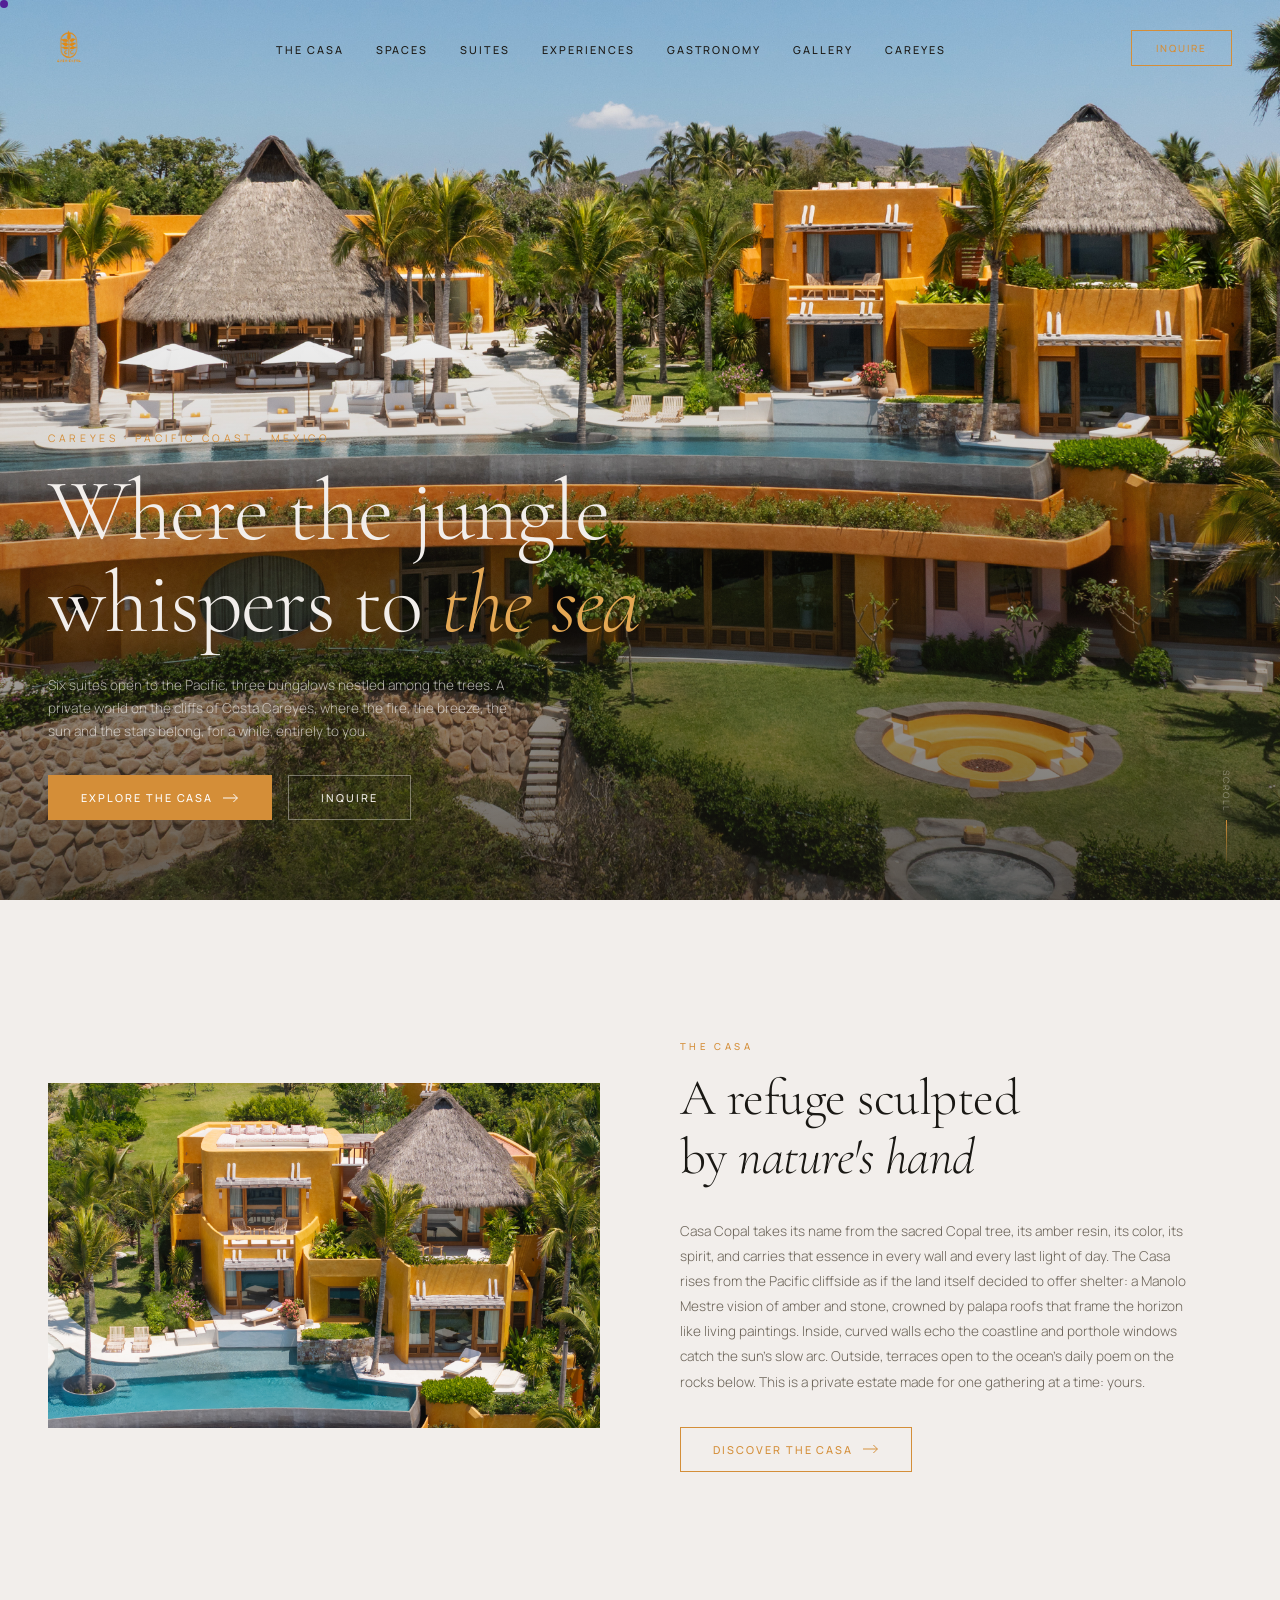
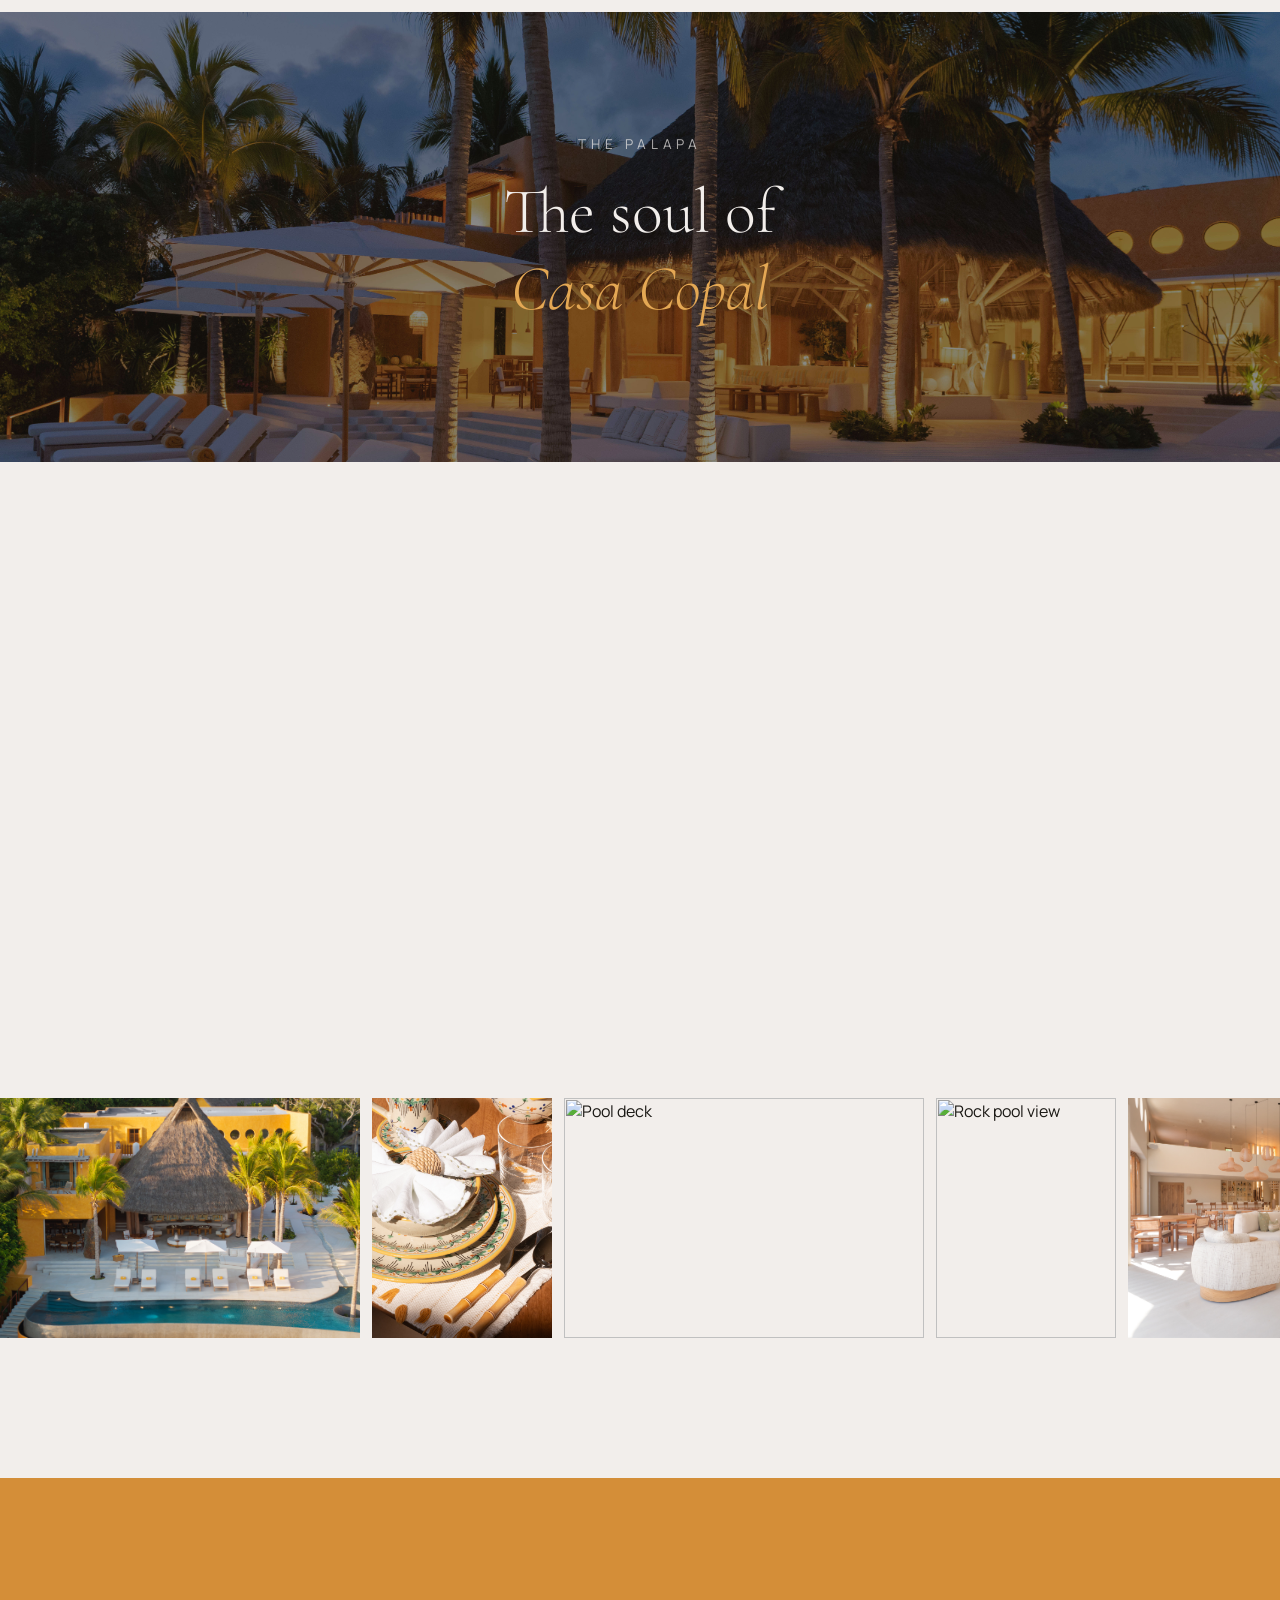
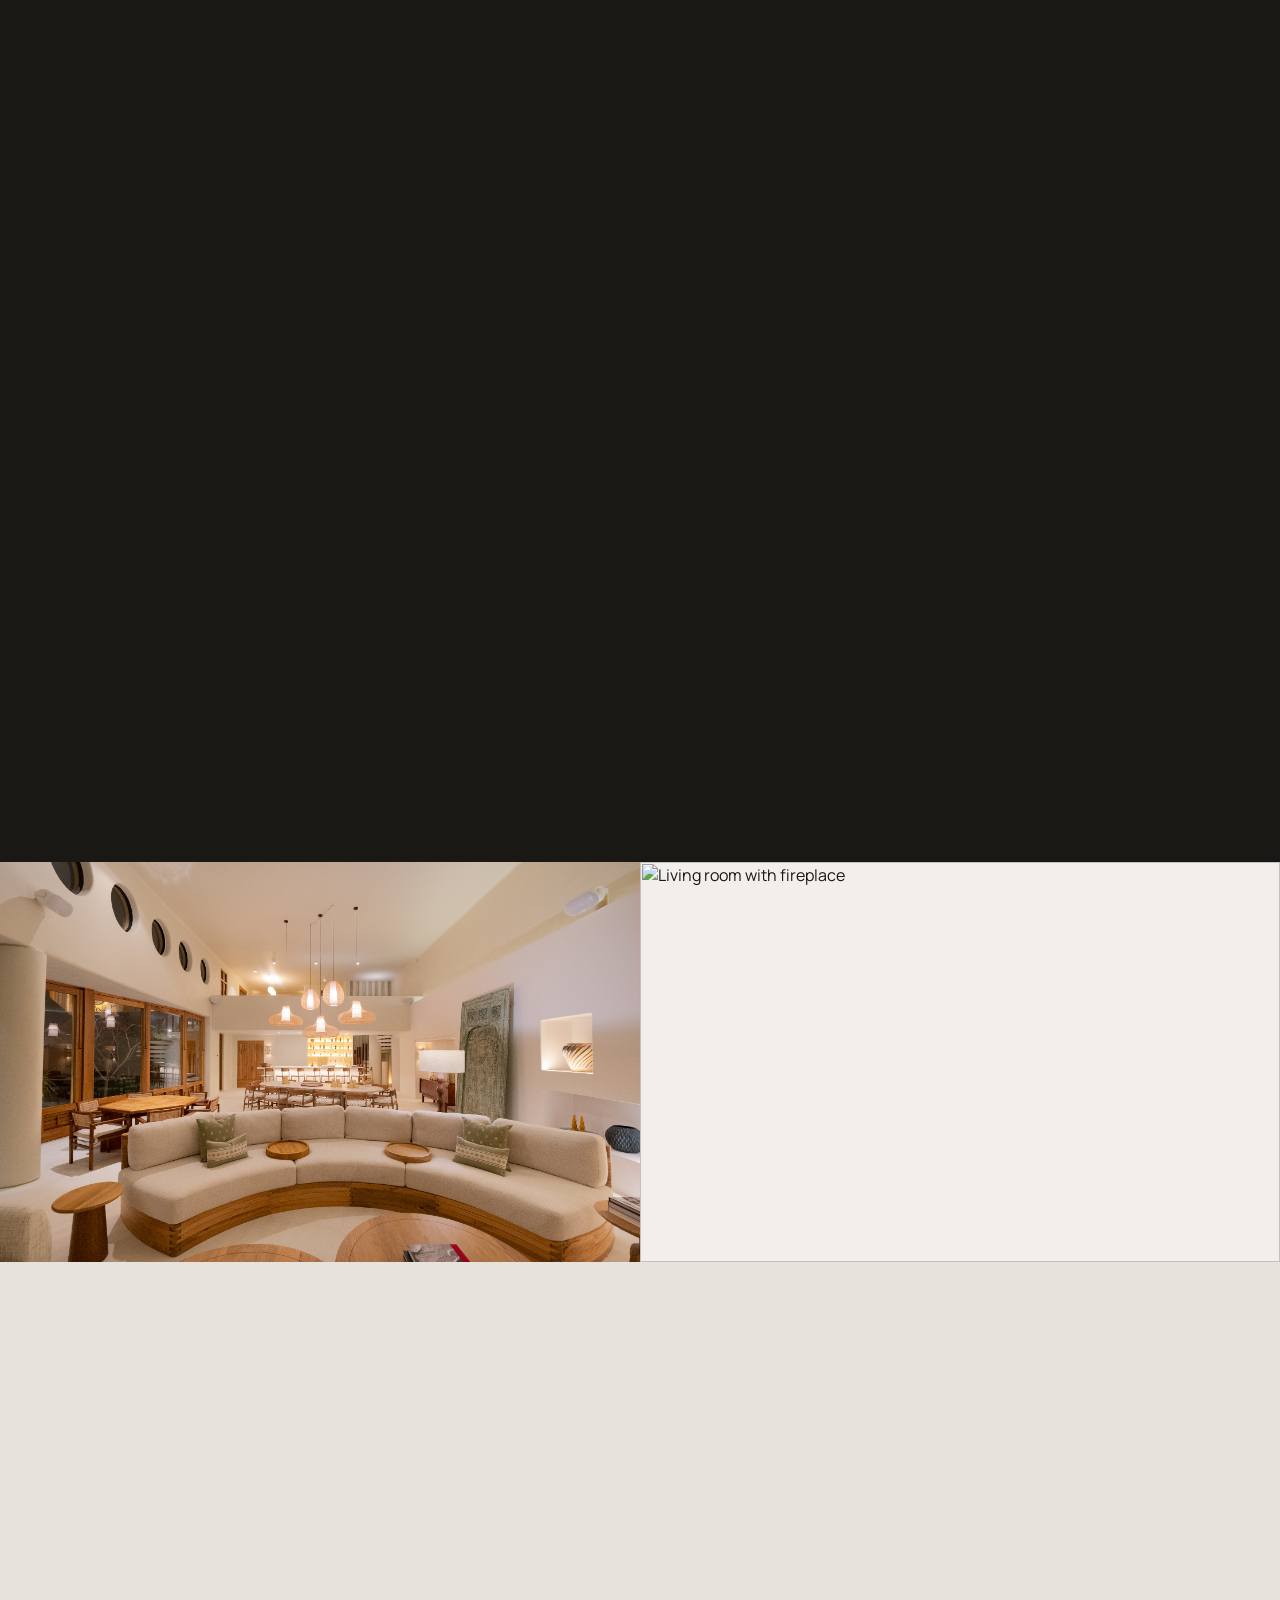
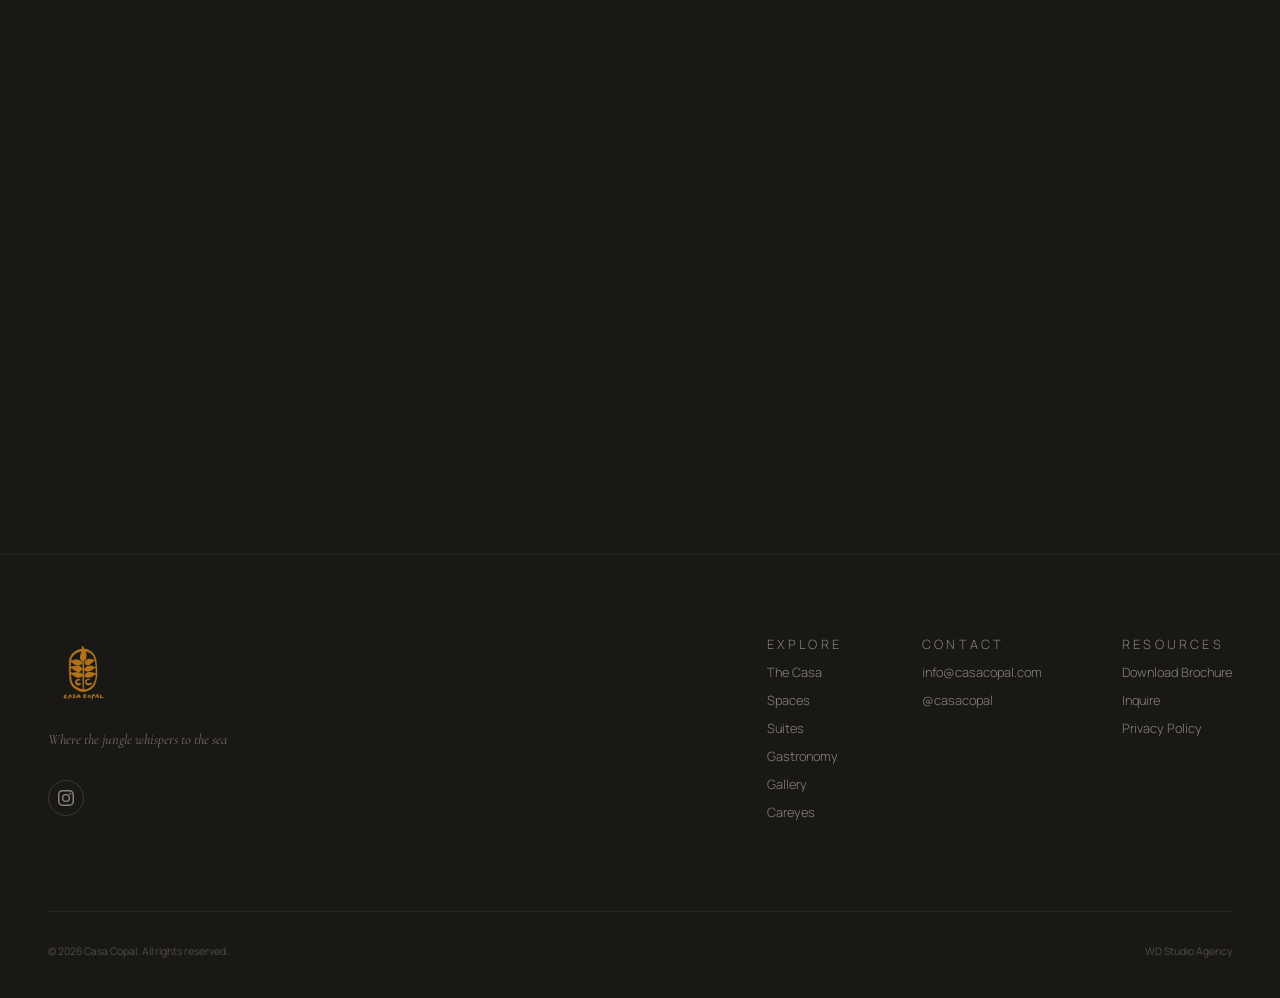
==== index.html @ a1aba32d "Update index.html" ====
<html lang="en">
<head>
<meta charset="UTF-8">
<meta name="viewport" content="width=device-width, initial-scale=1.0">
<title>Casa Copal — Careyes</title>
<meta name="description" content="Nine-suite private luxury estate perched on the cliffs of Costa Careyes, Mexico's Pacific coast.">
<link rel="preconnect" href="https://fonts.googleapis.com">
<link href="https://fonts.googleapis.com/css2?family=Cormorant+Garamond:ital,wght@0,300;0,400;0,500;0,600;1,300;1,400&family=Manrope:wght@300;400;500&display=swap" rel="stylesheet">
<link rel="stylesheet" href="css/style.css">
</head>
<body>
<div class="cursor-dot" id="cursor"></div>

<!-- MOBILE MENU -->
<div class="mobile-menu" id="mobile-menu">
  <a href="#" onclick="showPage('home')">Home</a>
  <a href="#" onclick="showPage('house')">The Casa</a>
  <a href="#" onclick="showPage('spaces')">Spaces</a>
  <a href="#" onclick="showPage('suites')">Suites</a>
  <a href="#" onclick="showPage('gastronomy')">Gastronomy</a>
  <a href="#" onclick="showPage('experiences')">Experiences</a>
  <a href="#" onclick="showPage('gallery')">Gallery</a>
  <a href="#" onclick="showPage('careyes')">Careyes</a>
  <a href="#" onclick="showPage('contact')" style="color:var(--amber)">Inquire</a>
</div>

<!-- NAV -->
<nav id="navbar">
  <a href="#" class="nav-logo" onclick="showPage('home');return false"><img src="images/logo.png" alt="Casa Copal"></a>
  <ul class="nav-links">
    <li><a href="#" onclick="showPage('house');return false">The Casa</a></li>
    <li><a href="#" onclick="showPage('spaces');return false">Spaces</a></li>
    <li><a href="#" onclick="showPage('suites');return false">Suites</a></li>
    <li><a href="#" onclick="showPage('experiences');return false">Experiences</a></li>
    <li><a href="#" onclick="showPage('gastronomy');return false">Gastronomy</a></li>
    <li><a href="#" onclick="showPage('gallery');return false">Gallery</a></li>
    <li><a href="#" onclick="showPage('careyes');return false">Careyes</a></li>
  </ul>
  <a href="#" class="nav-cta" onclick="showPage('contact');return false">Inquire</a>
  <button class="nav-hamburger" aria-label="Menu"><span></span><span></span><span></span></button>
</nav>

<!-- ══════════════════════════════════════════ HOME ══════════════════════════════════════════ -->
<div class="page-section active" id="page-home">

<section class="hero">
  <div class="hero-media">
    <div class="hero-carousel" id="heroCarousel">
      <div class="hero-slide active"><img src="images/compressed_DJI_20260331192823_0255_D.jpg" alt="Aerial cliff view"></div>
      <div class="hero-slide"><img src="images/compressed_DJI_20260331134333_0214_D.jpg" alt="Full property aerial"></div>
      <div class="hero-slide"><img src="images/compressed_DJI_20260331192451_0248_D.jpg" alt="Palapa sunset"></div>
      <div class="hero-slide"><img src="images/compressed_DSCF4287.jpg" alt="Rock and ocean"></div>
      <div class="hero-slide"><img src="images/compressed_DSC01547.jpg" alt="Pool deck"></div>
    </div>
    <button class="car-arrow prev" id="heroPrev" aria-label="Previous"><svg viewBox="0 0 20 12" fill="none"><path d="M20 6H2m0 0l5-5M2 6l5 5" stroke="currentColor" stroke-width="1.2"/></svg></button>
    <button class="car-arrow next" id="heroNext" aria-label="Next"><svg viewBox="0 0 20 12" fill="none"><path d="M0 6h18m0 0l-5-5m5 5l-5 5" stroke="currentColor" stroke-width="1.2"/></svg></button>
    <div class="hero-overlay"></div>
  </div>
  <div class="hero-content">
    <p class="hero-eyebrow">Careyes · Pacific Coast · Mexico</p>
    <h1 class="hero-title">Where the jungle<br>whispers to <em>the sea</em></h1>
    <p class="hero-sub">Six suites open to the Pacific, three bungalows nestled among the trees. A private world on the cliffs of Costa Careyes, where the fire, the breeze, the sun and the stars belong, for a while, entirely to you.</p>
    <div class="btn-group hero-cta-group">
      <a href="#" class="btn-primary" onclick="showPage('house');return false">Explore the Casa <svg class="arrow-svg" width="16" height="10" viewBox="0 0 20 12" fill="none"><path d="M0 6h18m0 0l-5-5m5 5l-5 5" stroke="currentColor" stroke-width="1.2"/></svg></a>
      <a href="#" class="btn-ghost" onclick="showPage('contact');return false">Inquire</a>
    </div>
  </div>
  <div class="hero-scroll"><span>Scroll</span><div class="scroll-line"></div></div>
</section>

  <section class="section"><div class="intro">
    <div class="intro-image horizontal reveal"><img src="images/compressed_DJI_20260331132521_0191_D.jpg" alt="Casa Copal facade with pool"></div>
    <div class="intro-text reveal">
      <p class="section-eyebrow">The Casa</p>
      <h2 class="section-title">A refuge sculpted<br>by <em>nature's hand</em></h2>
      <p class="section-body">Casa Copal takes its name from the sacred Copal tree, its amber resin, its color, its spirit, and carries that essence in every wall and every last light of day. The Casa rises from the Pacific cliffside as if the land itself decided to offer shelter: a Manolo Mestre vision of amber and stone, crowned by palapa roofs that frame the horizon like living paintings. Inside, curved walls echo the coastline and porthole windows catch the sun's slow arc. Outside, terraces open to the ocean's daily poem on the rocks below. This is a private estate made for one gathering at a time: yours.</p>
      <div class="btn-group"><a href="#" class="btn-outline" onclick="showPage('house');return false">Discover the Casa <svg class="arrow-svg" width="16" height="10" viewBox="0 0 20 12" fill="none"><path d="M0 6h18m0 0l-5-5m5 5l-5 5" stroke="currentColor" stroke-width="1.2"/></svg></a></div>
    </div>
  </div></section>

  <!-- ── THE PALAPA ── -->
  <div class="mini-hero"><img src="images/palapa-pool.jpg" alt="The Palapa at Casa Copal"><div class="mini-hero-overlay"></div><div class="mini-hero-content"><p class="hero-eyebrow">The Palapa</p><h2>The soul of<br><em>Casa Copal</em></h2></div></div>

  <section class="section"><div class="intro" style="direction:rtl">
    <div class="intro-text reveal" style="direction:ltr;padding-left:40px;padding-right:0">
      <p class="section-eyebrow">The Palapa</p>
      <h2 class="section-title">Where the day<br><em>begins and ends</em></h2>
      <p class="section-body">Under a soaring thatch roof, the palapa is the soul of Casa Copal. In this part of Mexico, the palapa is where life happens: where mornings begin over coffee and evenings stretch long into the night, dining al fresco with the ocean on one side and nothing between you and the breeze.</p>
      <div class="btn-group"><a href="#" class="btn-outline" onclick="showPage('spaces');return false">Explore the Spaces <svg class="arrow-svg" width="16" height="10" viewBox="0 0 20 12" fill="none"><path d="M0 6h18m0 0l-5-5m5 5l-5 5" stroke="currentColor" stroke-width="1.2"/></svg></a></div>
    </div>
    <div class="intro-image horizontal reveal" style="direction:ltr"><img src="images/palapa1.jpg" alt="The Palapa at sunset"></div>
  </div></section>

  
  <div class="gallery-strip">
  <button class="car-arrow prev" id="stripPrev" aria-label="Previous"><svg viewBox="0 0 20 12" fill="none"><path d="M20 6H2m0 0l5-5M2 6l5 5" stroke="currentColor" stroke-width="1.2"/></svg></button>
  <button class="car-arrow next" id="stripNext" aria-label="Next"><svg viewBox="0 0 20 12" fill="none"><path d="M0 6h18m0 0l-5-5m5 5l-5 5" stroke="currentColor" stroke-width="1.2"/></svg></button>
  <div class="gallery-strip-inner">
    <div class="gallery-strip-item h-item"><img src="images/compressed_DSC01602.jpg" alt="Living room"></div>
    <div class="gallery-strip-item v-item"><img src="images/compressed_DSCF4502.jpg" alt="Amber corridor"></div>
    <div class="gallery-strip-item h-item"><img src="images/compressed_DJI_20260331192451_0248_D.jpg" alt="Palapa sunset"></div>
    <div class="gallery-strip-item v-item"><img src="images/compressed_DSC01431.jpg" alt="Table setting"></div>
    <div class="gallery-strip-item h-item"><img src="images/compressed_DSC01460.jpg" alt="Pool deck"></div>
    <div class="gallery-strip-item v-item"><img src="images/compressed_DSCF4287.jpg" alt="Rock pool view"></div>
    <div class="gallery-strip-item h-item"><img src="images/compressed_DSC09821.jpg" alt="Living room detail"></div>
    <div class="gallery-strip-item h-item"><img src="images/compressed_DSC01544.jpg" alt="Rooftop daybed"></div>
    <div class="gallery-strip-item v-item"><img src="images/compressed_DSCF4198.jpg" alt="Shrimp tacos"></div>
    <div class="gallery-strip-item h-item"><img src="images/compressed_DSC09891.jpg" alt="Intimate lounge"></div>
    <!-- duplicate for loop -->
    <div class="gallery-strip-item h-item"><img src="images/compressed_DSC01602.jpg" alt="Living room"></div>
    <div class="gallery-strip-item v-item"><img src="images/compressed_DSCF4502.jpg" alt="Amber corridor"></div>
    <div class="gallery-strip-item h-item"><img src="images/compressed_DJI_20260331192451_0248_D.jpg" alt="Palapa sunset"></div>
    <div class="gallery-strip-item v-item"><img src="images/compressed_DSC01431.jpg" alt="Table setting"></div>
    <div class="gallery-strip-item h-item"><img src="images/compressed_DSC01460.jpg" alt="Pool deck"></div>
    <div class="gallery-strip-item v-item"><img src="images/compressed_DSCF4287.jpg" alt="Rock pool view"></div>
    <div class="gallery-strip-item h-item"><img src="images/compressed_DSC09821.jpg" alt="Living room detail"></div>
    <div class="gallery-strip-item h-item"><img src="images/compressed_DSC01544.jpg" alt="Rooftop daybed"></div>
    <div class="gallery-strip-item v-item"><img src="images/compressed_DSCF4198.jpg" alt="Shrimp tacos"></div>
    <div class="gallery-strip-item h-item"><img src="images/compressed_DSC09891.jpg" alt="Intimate lounge"></div>
  </div></div>

  <div class="amber-divider">
  <p class="quote reveal">"Copal: the amber resin of a sacred tree, prized for its warmth, its color, and the light it holds at the end of the day."</p>
  <p class="quote-attr reveal">— Casa Copal</p>
  </div>

  <section class="section">
    <div class="suites-header reveal"><div><p class="section-eyebrow">Nine Suites</p><h2 class="section-title">Each room, <em>its own character</em></h2></div><a href="#" class="btn-outline" onclick="showPage('suites');return false">View All Suites</a></div>
    <div class="suites-grid">
      <div class="suite-card reveal" onclick="showPage('suite1')"><div class="suite-card-image"><img src="images/compressed_DSC09760.jpg" alt="Master"><div class="suite-card-overlay"><p class="suite-card-number">01</p><h3 class="suite-card-name">Master</h3><p class="suite-card-detail">King · Ocean View</p></div></div></div>
      <div class="suite-card reveal" onclick="showPage('suite2')"><div class="suite-card-image"><img src="images/compressed_DSC03877.jpg" alt="Suite 1"><div class="suite-card-overlay"><p class="suite-card-number">02</p><h3 class="suite-card-name">Suite 1</h3><p class="suite-card-detail">King · Ocean View</p></div></div></div>
      <div class="suite-card reveal" onclick="showPage('suite5')"><div class="suite-card-image"><img src="images/compressed_DSC041792.jpg" alt="Suite 2"><div class="suite-card-overlay"><p class="suite-card-number">03</p><h3 class="suite-card-name">Suite 2</h3><p class="suite-card-detail">King · Ocean View</p></div></div></div>
    </div>
    <div style="text-align:center;margin-top:48px" class="reveal"><a href="#" class="btn-primary" onclick="showPage('suites');return false">Explore All Nine Suites <svg class="arrow-svg" width="16" height="10" viewBox="0 0 20 12" fill="none"><path d="M0 6h18m0 0l-5-5m5 5l-5 5" stroke="currentColor" stroke-width="1.2"/></svg></a></div>
  </section>

  <section class="section amenities">
    <div class="amenities-inner">
      <div class="amenities-header reveal"><p class="section-eyebrow">Amenities</p><h2 class="section-title">Everything you could want, <em>nothing you don't</em></h2></div>
      <div class="amenities-grid reveal">
        <div class="amenity-item"><span class="amenity-icon">◎</span><h3 class="amenity-name">Spa & Sauna</h3><p class="amenity-desc">Private sauna with Himalayan salt wall and ocean views.</p></div>
        <div class="amenity-item"><span class="amenity-icon">△</span><h3 class="amenity-name">Fitness</h3><p class="amenity-desc">Fully equipped gym opening to the jungle canopy.</p></div>
        <div class="amenity-item"><span class="amenity-icon">▽</span><h3 class="amenity-name">Infinity Pool</h3><p class="amenity-desc">Heated pool with sun deck and palapa bar.</p></div>
        <div class="amenity-item"><span class="amenity-icon">◇</span><h3 class="amenity-name">Cinema</h3><p class="amenity-desc">Private screening room with surround sound.</p></div>
        <div class="amenity-item"><span class="amenity-icon">☽</span><h3 class="amenity-name">Disco</h3><p class="amenity-desc">Intimate nightlife space with professional sound and lighting.</p></div>
        <div class="amenity-item"><span class="amenity-icon">◌</span><h3 class="amenity-name">Palapa</h3><p class="amenity-desc">Open-air living under thatch with ocean panorama.</p></div>
        <div class="amenity-item"><span class="amenity-icon">⌂</span><h3 class="amenity-name">The Gathering Table</h3><p class="amenity-desc">A space designed for shared conversation. Fourteen seats centered around a live stage, where the backlit bar sets the tone for long dinners and late-night stories.</p></div>        
        <div class="amenity-item"><span class="amenity-icon">✦</span><h3 class="amenity-name">Full Staff 24/7</h3><p class="amenity-desc">Butler, chef, and housekeeping at your service.</p></div></div>
      <div style="text-align:center;margin-top:48px" class="reveal"><a href="#" class="btn-dark" onclick="showPage('spaces');return false">Explore All Spaces <svg class="arrow-svg" width="16" height="10" viewBox="0 0 20 12" fill="none"><path d="M0 6h18m0 0l-5-5m5 5l-5 5" stroke="currentColor" stroke-width="1.2"/></svg></a></div>
    </div>
  </section>

  <div class="dual-image">
    <div class="dual-image-item"><img src="images/compressed_DSC02269.jpg" alt="Living room evening"></div>
    <div class="dual-image-item"><img src="images/compressed_DSC09852.jpg" alt="Living room with fireplace"></div>
  </div>

  <section class="section experiences">
    <div class="experiences-inner">
      <div class="experiences-header reveal"><p class="section-eyebrow">Experiences</p><h2 class="section-title">Careyes unfolds for those <em>who explore</em></h2></div>
      <div class="experiences-cards">
        <div class="exp-card reveal" onclick="showPage('ocean')"><div class="exp-card-image horizontal"><img src="images/compressed_DSC01460.jpg" alt="Pool and ocean"></div><div class="exp-card-content"><h3 class="exp-card-title">Ocean & Coast</h3><p class="exp-card-desc">Private boat excursions, snorkeling, surfing, and whale watching along the Costalegre.</p></div></div>
        <div class="exp-card reveal" onclick="showPage('wellness')"><div class="exp-card-image horizontal"><img src="images/compressed_DSC02051.jpg" alt="Sauna wellness"></div><div class="exp-card-content"><h3 class="exp-card-title">Wellness & Spirit</h3><p class="exp-card-desc">Private sauna, beachside yoga, spa rituals, and sound baths at Copa del Sol.</p></div></div>
        <div class="exp-card reveal" onclick="showPage('culture')"><div class="exp-card-image horizontal"><img src="images/compressed_DSC02137.jpg" alt="Fire pit evening"></div><div class="exp-card-content"><h3 class="exp-card-title">Culture & Land</h3><p class="exp-card-desc">Horseback riding, polo at Careyes Club, turtle sanctuary, and evenings by the fire pit.</p></div></div>
      </div>
      <div style="text-align:center;margin-top:48px" class="reveal"><a href="#" class="btn-primary" onclick="showPage('contact');return false">Book Casa Copal <svg class="arrow-svg" width="16" height="10" viewBox="0 0 20 12" fill="none"><path d="M0 6h18m0 0l-5-5m5 5l-5 5" stroke="currentColor" stroke-width="1.2"/></svg></a></div>
    </div>
  </section>

  <section class="section location">
    <div class="location-inner">
      <div class="location-text reveal"><p class="section-eyebrow">Getting Here</p><h2 class="section-title">Costa Careyes,<br><em>Jalisco</em></h2>
        <p class="section-body">Careyes is a private community on Mexico's Pacific coast. Founded in 1968, it has become a sanctuary for artists, architects, and seekers of an unhurried life.</p>
        <div class="location-details"><div class="location-detail"><p class="location-detail-label">Manzanillo</p><p class="location-detail-value">1 hr 15 min</p></div><div class="location-detail"><p class="location-detail-label">Puerto Vallarta</p><p class="location-detail-value">2 hr 30 min</p></div><div class="location-detail"><p class="location-detail-label">Chamela Strip</p><p class="location-detail-value">10 min private</p></div><div class="location-detail"><div class="location-detail"><p class="location-detail-label">Beach</p><p class="location-detail-value">5 min drive</p></div></div>
        <div class="btn-group"><a href="#" class="btn-dark" onclick="showPage('careyes');return false">Discover Careyes <svg class="arrow-svg" width="16" height="10" viewBox="0 0 20 12" fill="none"><path d="M0 6h18m0 0l-5-5m5 5l-5 5" stroke="currentColor" stroke-width="1.2"/></svg></a></div>
      </div>
      <div class="location-image reveal"><img src="images/compressed_DJI_20260331134333_0214_D.jpg" alt="Full property aerial"></div>
      <div style="margin-top:48px;border-radius:4px;overflow:hidden;aspect-ratio:16/9" class="reveal">
        <iframe src="https://www.google.com/maps/embed?pb=!1m18!1m12!1m3!1d60486.08!2d-104.85!3d19.43!2m3!1f0!2f0!3f0!3m2!1i1024!2i768!4f13.1!3m3!1m2!1s0x842571c4a5b6d9ef%3A0x1c2f59a0a0f7e5b0!2sCosta%20Careyes%2C%20Jal.%2C%20Mexico!5e0!3m2!1sen!2smx!4v1" width="100%" height="100%" style="border:none" allowfullscreen loading="lazy" referrerpolicy="no-referrer-when-downgrade"></iframe>
      </div>
    </div>
  </section>
</div>

<!-- ══════════════════════════════════════════ THE HOUSE ══════════════════════════════════════════ -->
<div class="page-section" id="page-house">
  <div class="mini-hero"><img src="images/compressed_DJI_20260331134333_0214_D.jpg" alt="Casa Copal full property"><div class="mini-hero-overlay"></div><div class="mini-hero-content"><p class="hero-eyebrow">Casa Copal</p><h2>An architectural poem in<br><em>amber and stone</em></h2></div></div>
  <section class="section"><div class="intro">
    <div class="intro-text reveal" style="padding-right:40px"><p class="section-eyebrow">The Casa</p><h2 class="section-title">Where architecture<br>surrenders to <em>landscape</em></h2>
      <p class="section-body">Casa Copal is a nine-suite private estate perched on the cliffs of Costa Careyes. Its amber-hued walls rise organically from the landscape, crowned by traditional palapa roofs that frame the Pacific like living paintings.</p>
      <p class="section-body" style="margin-top:20px">Inside, curved sofas mirror the coastline. Porthole windows echo the nautical spirit of the coast. Every piece of furniture has been crafted by local artisans — from the teak dining table to the hand-woven ratán lamps.</p>
      <div class="btn-group"><a href="#" class="btn-outline" onclick="showPage('spaces');return false">Explore the Spaces <svg class="arrow-svg" width="16" height="10" viewBox="0 0 20 12" fill="none"><path d="M0 6h18m0 0l-5-5m5 5l-5 5" stroke="currentColor" stroke-width="1.2"/></svg></a><a href="#" class="btn-primary" onclick="showPage('contact');return false">Book Casa Copal</a></div>
    </div>
    <div class="intro-image vertical reveal"><img src="images/compressed_DSCF4502.jpg" alt="Amber corridor"></div>
  </div></section>
  <div class="dual-image"><div class="dual-image-item"><img src="images/compressed_DSC01602.jpg" alt="Living room day"></div><div class="dual-image-item"><img src="images/compressed_DSC02269.jpg" alt="Living room night"></div></div>
  <!-- ── THE PALAPA ── -->
  <section class="section"><div class="intro">
    <div class="intro-image horizontal reveal"><img src="images/palapa-pool.jpg" alt="The Palapa and pool"></div>
    <div class="intro-text reveal">
      <p class="section-eyebrow">The Palapa</p>
      <h2 class="section-title">Where the day<br><em>begins and ends</em></h2>
      <p class="section-body">Under a soaring thatch roof, the palapa is the soul of Casa Copal. In this part of Mexico, the palapa is where life happens: where mornings begin over coffee and evenings stretch long into the night, dining al fresco with the ocean on one side and nothing between you and the breeze.</p>
      <div class="btn-group"><a href="#" class="btn-outline" onclick="showPage('spaces');return false">Explore the Spaces <svg class="arrow-svg" width="16" height="10" viewBox="0 0 20 12" fill="none"><path d="M0 6h18m0 0l-5-5m5 5l-5 5" stroke="currentColor" stroke-width="1.2"/></svg></a></div>
    </div>
  </div></section>
  <section class="section"><div class="intro"><div class="intro-text reveal" style="padding-right:40px"><p class="section-eyebrow">Common Spaces</p><h2 class="section-title">Where conversations<br><em>unfold naturally</em></h2><p class="section-body">A Manolo Mestre masterpiece, and one of the most unexpected rooms on the coast. Massive solid-wood pivot doors swing open beneath a row of porthole windows, dissolving the line between inside and out. Spectacular and special, a room built to gather in, to share stories, to create, and to connect.</p><p class="section-body" style="margin-top:16px">Step outside to the palapa, the true heart of Casa Copal, where life happens under a soaring thatch roof with the ocean on one side and the breeze as your only clock.</p><div class="btn-group"><a href="#" class="btn-outline" onclick="showPage('gallery');return false">View Gallery <svg class="arrow-svg" width="16" height="10" viewBox="0 0 20 12" fill="none"><path d="M0 6h18m0 0l-5-5m5 5l-5 5" stroke="currentColor" stroke-width="1.2"/></svg></a></div></div><div class="intro-image horizontal reveal"><img src="images/compressed_DSC09821.jpg" alt="Living room detail"></div></div></section>
  <section class="section" style="padding-top:0"><div class="page-nav" style="max-width:1400px;margin:0 auto"><a href="#" class="page-nav-item" onclick="showPage('home');return false"><span>Previous</span><strong>← Home</strong></a><a href="#" class="page-nav-item" onclick="showPage('spaces');return false"><span>Next</span><strong>Spaces →</strong></a></div></section>
</div>

<!-- ══════════════════════════════════════════ SPACES ══════════════════════════════════════════ -->
<div class="page-section" id="page-spaces">
  <div class="mini-hero"><img src="images/palapa-pool.jpg" alt="Palapa and pool"><div class="mini-hero-overlay"></div><div class="mini-hero-content"><p class="hero-eyebrow">Common Spaces</p><h2>The palapa, the pool, <em>the sunset</em></h2></div></div>

  <section class="section">
    <div class="space-block reveal">
      <div class="space-image horizontal"><img src="images/palapa-pool.jpg" alt="The Palapa"></div>
    <div><p class="section-eyebrow">The Palapa</p><h2 class="section-title">Where the day<br><em>begins and ends</em></h2><p class="section-body" style="margin-top:24px">Under a soaring thatch roof, the palapa is the soul of Casa Copal. In this part of Mexico, the palapa is where life happens: where mornings begin over coffee and evenings stretch long into the night, dining al fresco with the ocean on one side and nothing between you and the breeze.</p></div>
    </div>
    <div class="space-block reveal">
      <div class="space-image horizontal"><img src="images/compressed_DSC01602.jpg" alt="Living room"></div>
      <div><p class="section-eyebrow">Living Room</p><h2 class="section-title">A sculptural space<br>for <em>gathering</em></h2><p class="section-body" style="margin-top:24px">The grand living room is defined by a stylish sofa, a series of porthole windows that track the sun's arc, and curated art pieces. Floor-to-ceiling wood-framed doors open to the terrace, dissolving the line between indoor and outdoor.</p></div>
    </div>
    <div class="space-block reveal">
      <div class="space-image horizontal"><img src="images/compressed_DSC09861.jpg" alt="Dining and bar"></div>
      <div><p class="section-eyebrow">The Grand Table</p><h2 class="section-title">One table, <em>eighteen seats</em></h2><p class="section-body" style="margin-top:24px">A single long table, set for eighteen, made for the kind of meal that becomes an evening. Feasts and celebrations, candlelight and conversation, the easy sprawl of a full house sharing one spread. It is epic by design, the center of gravity for every gathering at Casa Copal.</p></div>
    </div>
    <div class="space-block reveal">
      <div class="space-image horizontal"><img src="images/compressed_DSC01460.jpg" alt="Pool deck"></div>
      <div><p class="section-eyebrow">Infinity Pool</p><h2 class="section-title">Where water meets<br><em>the horizon</em></h2><p class="section-body" style="margin-top:24px">The heated infinity pool stretches toward the Pacific, flanked by teak camastros dressed in white and amber-rolled towels bearing the Casa Copal crest. A palapa bar offers a place to have a good time.</p></div>
    </div>
    <div class="space-block reveal">
      <div class="space-image horizontal"><img src="images/compressed_DSC02051.jpg" alt="Sauna"></div>
      <div><p class="section-eyebrow">Spa & Sauna</p><h2 class="section-title">Himalayan salt,<br><em>Pacific views</em></h2><p class="section-body" style="margin-top:24px">A complete spa within the Casa: steam room, sauna with Himalayan salt wall and panoramic ocean window, a dedicated massage room, and a nail salon. Stillness and ritual, on your own schedule, without ever leaving home.</p></div>
    </div>
    <div class="space-block reveal">
      <div class="space-image horizontal"><img src="images/compressed_DSC02137.jpg" alt="Fire pit"></div>
      <div><p class="section-eyebrow">Fire Pit</p><h2 class="section-title">Evenings under<br><em>Pacific skies</em></h2><p class="section-body" style="margin-top:24px">A sunken circular fire pit in amber concrete, set above the ocean. Sunset mezcals, stargazing, and stories that last until the early hours.</p></div>
    </div>
    <div class="space-block reveal">
      <div class="space-image horizontal"><img src="images/sunset-rooftop1.jpg" alt="Rooftop"></div>
      <div><p class="section-eyebrow">The Sunset Terrace</p><h2 class="section-title">The crowning point<br>of <em>the Casa</em></h2><p class="section-body" style="margin-top:24px">A stairway to heaven climbs to the third floor, above the Second Master, to a rooftop open to 360 degrees of Pacific, mountains, and stars. This is where the day is toasted, cocktails in hand as the sun goes down and the sky fills with light.</p></div>
    </div>
    <div class="space-block reveal">
      <div class="space-image horizontal"><img src="images/gym.jpg" alt="Gym"></div>
      <div><p class="section-eyebrow">Gym</p><h2 class="section-title">State of the art,<br><em>open to the air</em></h2><p class="section-body" style="margin-top:24px">A fully equipped, state-of-the-art gym opening to the tropical air. Keep your rhythm without ever feeling like you have left vacation behind.</p></div>
    </div>
    <div class="space-block reveal">
      <div class="space-image horizontal"><img src="images/game-room2.jpg" alt="Game Room"></div>
      <div><p class="section-eyebrow">Game Room</p><h2 class="section-title">Friendly rivalry,<br><em>long afternoons</em></h2><p class="section-body" style="margin-top:24px">Pool, ping pong, poker, and skee-ball under one roof. Built for the kind of afternoon where a quick round becomes a tournament.</p></div>
    </div>
    <div class="space-block reveal">
      <div class="space-image horizontal"><img src="images/DSCF4499.jpg" alt="Bocce Court"></div>
      <div><p class="section-eyebrow">Bocce Court</p><h2 class="section-title">The French game,<br><em>played properly</em></h2><p class="section-body" style="margin-top:24px">An outdoor bocce court for slow, sociable competition. Played the proper way, with a drink in hand and the coast as your backdrop.</p></div>
    </div>
    <div class="space-block reveal">
      <div class="space-image horizontal"><img src="images/compressed_DSC01544.jpg" alt="Bungalow Terrace"></div>
      <div><p class="section-eyebrow">The Bungalow Terrace</p><h2 class="section-title">A stargazing perch<br><em>all its own</em></h2><p class="section-body" style="margin-top:24px">A circular daybed beneath open sky, the garden bungalows' own terrace. Sweeping views of the mountains and the night sky: sunrise, sunset, or simply the stars.</p></div>
    </div>
  </section>

  <div style="text-align:center;padding:0 48px 80px" class="reveal"><a href="#" class="btn-primary" onclick="showPage('contact');return false">Book Casa Copal <svg class="arrow-svg" width="16" height="10" viewBox="0 0 20 12" fill="none"><path d="M0 6h18m0 0l-5-5m5 5l-5 5" stroke="currentColor" stroke-width="1.2"/></svg></a></div>

  <section class="section" style="padding-top:0"><div class="page-nav" style="max-width:1400px;margin:0 auto"><a href="#" class="page-nav-item" onclick="showPage('house');return false"><span>Previous</span><strong>← The Casa</strong></a><a href="#" class="page-nav-item" onclick="showPage('suites');return false"><span>Next</span><strong>Suites →</strong></a></div></section>
</div>

<!-- ══════════════════════════════════════════ SUITES ══════════════════════════════════════════ -->
<div class="page-section" id="page-suites">
  <div class="mini-hero"><img src="images/compressed_DJI_20260331132521_0191_D.jpg" alt="Casa Copal suites facade"><div class="mini-hero-overlay"></div><div class="mini-hero-content"><p class="hero-eyebrow">Nine Suites</p><h2>Each room, <em>its own character</em></h2></div></div>
  <section class="section"><div style="max-width:1400px;margin:0 auto">
    <p class="section-body reveal" style="margin-bottom:60px;text-align:center;max-width:700px;margin-left:auto;margin-right:auto">Every suite has its own chromatic identity — from indigo blues to emerald greens, coral pinks to golden ambers. Casa Copal is available exclusively as a full-property rental.</p>
    <div class="suites-grid">
      <div class="suite-card reveal" onclick="showPage('suite1')"><div class="suite-card-image"><img src="images/compressed_DSC09760.jpg" alt="Master"><div class="suite-card-overlay"><p class="suite-card-number">01</p><h3 class="suite-card-name">Master</h3><p class="suite-card-detail">King · Ocean View</p></div></div></div>
      <div class="suite-card reveal" onclick="showPage('suite2')"><div class="suite-card-image"><img src="images/compressed_DSC03877.jpg" alt="Suite 1"><div class="suite-card-overlay"><p class="suite-card-number">02</p><h3 class="suite-card-name">Suite 1</h3><p class="suite-card-detail">King · Ocean View</p></div></div></div>
      <div class="suite-card reveal" onclick="showPage('suite5')"><div class="suite-card-image"><img src="images/compressed_DSC041792.jpg" alt="Suite 2"><div class="suite-card-overlay"><p class="suite-card-number">03</p><h3 class="suite-card-name">Suite 2</h3><p class="suite-card-detail">King · Ocean View</p></div></div></div>
      <div class="suite-card reveal" onclick="showPage('suite4')"><div class="suite-card-image"><img src="images/compressed_DSC04245.jpg" alt="Suite 3"><div class="suite-card-overlay"><p class="suite-card-number">04</p><h3 class="suite-card-name">Suite 3</h3><p class="suite-card-detail">King · Ocean View</p></div></div></div>
      <div class="suite-card reveal" onclick="showPage('suite3')"><div class="suite-card-image"><img src="images/compressed_DSC03768.jpg" alt="Suite 4"><div class="suite-card-overlay"><p class="suite-card-number">05</p><h3 class="suite-card-name">Suite 4</h3><p class="suite-card-detail">King · Ocean View</p></div></div></div>
      <div class="suite-card reveal" onclick="showPage('suite6')"><div class="suite-card-image"><img src="images/compressed_DSC09613.jpg" alt="Suite 5"><div class="suite-card-overlay"><p class="suite-card-number">06</p><h3 class="suite-card-name">Suite 5</h3><p class="suite-card-detail">King · Ocean View</p></div></div></div>
      <div class="suite-card reveal" onclick="showPage('suite8')"><div class="suite-card-image"><img src="images/compressed_DSC01496.jpg" alt="Bungalow 6"><div class="suite-card-overlay"><p class="suite-card-number">07</p><h3 class="suite-card-name">Bungalow 6</h3><p class="suite-card-detail">King · Garden View</p></div></div></div>
      <div class="suite-card reveal" onclick="showPage('suite7')"><div class="suite-card-image"><img src="images/compressed_DSC09428.jpg" alt="Bungalow 7"><div class="suite-card-overlay"><p class="suite-card-number">08</p><h3 class="suite-card-name">Bungalow 7</h3><p class="suite-card-detail">King · Garden View</p></div></div></div>
      <div class="suite-card reveal" onclick="showPage('suite9')"><div class="suite-card-image"><img src="images/compressed_DSC04844.jpg" alt="Bungalow 8"><div class="suite-card-overlay"><p class="suite-card-number">09</p><h3 class="suite-card-name">Bungalow 8</h3><p class="suite-card-detail">King · Garden View</p></div></div></div>
    </div>
    <div style="text-align:center;margin-top:60px" class="reveal"><a href="#" class="btn-primary" onclick="showPage('contact');return false">Book Casa Copal <svg class="arrow-svg" width="16" height="10" viewBox="0 0 20 12" fill="none"><path d="M0 6h18m0 0l-5-5m5 5l-5 5" stroke="currentColor" stroke-width="1.2"/></svg></a></div>
    <div class="page-nav"><a href="#" class="page-nav-item" onclick="showPage('spaces');return false"><span>Previous</span><strong>← Spaces</strong></a><a href="#" class="page-nav-item" onclick="showPage('gastronomy');return false"><span>Next</span><strong>Gastronomy →</strong></a></div>
  </div></section>
</div>

<!-- SUITE DETAIL PAGES -->
<div class="page-section" id="page-suite1"><div style="height:100px"></div><section class="section"><div class="suite-detail"><a href="#" class="text-link suite-back" onclick="showPage('suites');return false"><svg width="20" height="12" viewBox="0 0 20 12" fill="none" style="transform:rotate(180deg)"><path d="M0 6h18m0 0l-5-5m5 5l-5 5" stroke="currentColor" stroke-width="1.2"/></svg> All Suites</a><div class="suite-detail-hero reveal"><img src="images/compressed_DSC09760.jpg" alt="Master"></div><div class="suite-detail-grid"><div class="reveal"><p class="section-eyebrow">01</p><h2 class="section-title">Master</h2><p class="section-body" style="margin-top:24px">The largest room in the Casa. On the ground level, opening directly to the ocean, the Master holds his-and-hers closets and two separate bathrooms: hers with a soaking tub and shower, his with both an indoor and an outdoor shower. An adjoining en-suite room serves as a private office or nursery. Step from your own deck straight into the infinity pool. Dressed in sage and olive, the room brings the jungle indoors.</p><p class="section-body" style="margin-top:16px">King Bed · Ocean View · His &amp; Hers Bathrooms · Pool Access · Outdoor Shower · AC · Smart TV</p><div class="btn-group"><a href="#" class="btn-primary" onclick="showPage('contact');return false">Book Casa Copal <svg class="arrow-svg" width="16" height="10" viewBox="0 0 20 12" fill="none"><path d="M0 6h18m0 0l-5-5m5 5l-5 5" stroke="currentColor" stroke-width="1.2"/></svg></a></div></div><div class="suite-detail-images reveal"><div class="sd-img"><img src="images/compressed_DSC01388.jpg" alt="Master angle 2"></div><div class="sd-img"><img src="images/compressed_DSC09760.jpg" alt="Master angle 3"></div><div class="sd-img"><img src="images/compressed_DSC04701.jpg" alt="Master angle 4"></div><div class="sd-img"><img src="images/compressed_DSC09760.jpg" alt="Master angle 5"></div></div></div></div></section></div>
<div class="page-section" id="page-suite2"><div style="height:100px"></div><section class="section"><div class="suite-detail"><a href="#" class="text-link suite-back" onclick="showPage('suites');return false"><svg width="20" height="12" viewBox="0 0 20 12" fill="none" style="transform:rotate(180deg)"><path d="M0 6h18m0 0l-5-5m5 5l-5 5" stroke="currentColor" stroke-width="1.2"/></svg> All Suites</a><div class="suite-detail-hero reveal"><img src="images/compressed_DSC03877.jpg" alt="Suite 1"></div><div class="suite-detail-grid"><div class="reveal"><p class="section-eyebrow">02</p><h2 class="section-title">Suite 1</h2><p class="section-body" style="margin-top:24px">Upper level, with the kind of sweeping Pacific views only the second floor can offer. Dressed in indigo, with hand-embroidered Mexican textiles, artisanal rattan pendant lamps, and a marble-top writing desk facing the sea.</p><p class="section-body" style="margin-top:16px">King Bed · Ocean View · Private Terrace · Outdoor Shower · Ensuite · AC · Smart TV</p><div class="btn-group"><a href="#" class="btn-primary" onclick="showPage('contact');return false">Book Casa Copal <svg class="arrow-svg" width="16" height="10" viewBox="0 0 20 12" fill="none"><path d="M0 6h18m0 0l-5-5m5 5l-5 5" stroke="currentColor" stroke-width="1.2"/></svg></a></div></div><div class="suite-detail-images reveal"><div class="sd-img"><img src="images/compressed_DSC02098.jpg" alt="Suite 1 angle 2"></div><div class="sd-img"><img src="images/compressed_DSC03877.jpg" alt="Suite 1 angle 3"></div><div class="sd-img"><img src="images/compressed_DSC03924.jpg" alt="Suite 1 angle 4"></div><div class="sd-img"><img src="images/compressed_DSC04795.jpg" alt="Suite 1 angle 5"></div></div></div></div></section></div>
<div class="page-section" id="page-suite3"><div style="height:100px"></div><section class="section"><div class="suite-detail"><a href="#" class="text-link suite-back" onclick="showPage('suites');return false"><svg width="20" height="12" viewBox="0 0 20 12" fill="none" style="transform:rotate(180deg)"><path d="M0 6h18m0 0l-5-5m5 5l-5 5" stroke="currentColor" stroke-width="1.2"/></svg> All Suites</a><div class="suite-detail-hero reveal"><img src="images/compressed_DSC03768.jpg" alt="Suite 4"></div><div class="suite-detail-grid"><div class="reveal"><p class="section-eyebrow">05</p><h2 class="section-title">Suite 4</h2><p class="section-body" style="margin-top:24px">Perhaps the most charming room of all. On the lower garden level beside the fire pit, jacuzzi, spa, and gym, its connection to the sea is unparalleled. A coral-pink arched doorway opens to a rustic wooden headboard, hand-embroidered linens with red accents, and a woven armchair.</p><p class="section-body" style="margin-top:16px">King Bed · Ocean View · Private Terrace · Outdoor Shower · Ensuite · AC · Smart TV</p><div class="btn-group"><a href="#" class="btn-primary" onclick="showPage('contact');return false">Book Casa Copal <svg class="arrow-svg" width="16" height="10" viewBox="0 0 20 12" fill="none"><path d="M0 6h18m0 0l-5-5m5 5l-5 5" stroke="currentColor" stroke-width="1.2"/></svg></a></div></div><div class="suite-detail-images reveal"><div class="sd-img"><img src="images/compressed_DSC01397.jpg" alt="Suite 4 angle 2"></div><div class="sd-img"><img src="images/compressed_DSC03768.jpg" alt="Suite 4 angle 3"></div><div class="sd-img"><img src="images/compressed_DSC03777.jpg" alt="Suite 4 angle 4"></div><div class="sd-img"><img src="images/compressed_DSC03794.jpg" alt="Suite 4 angle 5"></div></div></div></div></section></div>
<div class="page-section" id="page-suite4"><div style="height:100px"></div><section class="section"><div class="suite-detail"><a href="#" class="text-link suite-back" onclick="showPage('suites');return false"><svg width="20" height="12" viewBox="0 0 20 12" fill="none" style="transform:rotate(180deg)"><path d="M0 6h18m0 0l-5-5m5 5l-5 5" stroke="currentColor" stroke-width="1.2"/></svg> All Suites</a><div class="suite-detail-hero reveal"><img src="images/compressed_DSC04245.jpg" alt="Suite 3"></div><div class="suite-detail-grid"><div class="reveal"><p class="section-eyebrow">04</p><h2 class="section-title">Suite 3</h2><p class="section-body" style="margin-top:24px">On the upper level, distinguished by a dramatic curved ceiling unlike any other room in the Casa. A generous private deck with a sun bed opens to sweeping ocean views. Soaking tub. Emerald green sets a serene tone, with a daybed nook, illuminated wall niches, and curated ceramics.</p><p class="section-body" style="margin-top:16px">King Bed · Ocean View · Private Terrace · Outdoor Shower · Soaking Tub · Ensuite · AC · Smart TV</p><div class="btn-group"><a href="#" class="btn-primary" onclick="showPage('contact');return false">Book Casa Copal <svg class="arrow-svg" width="16" height="10" viewBox="0 0 20 12" fill="none"><path d="M0 6h18m0 0l-5-5m5 5l-5 5" stroke="currentColor" stroke-width="1.2"/></svg></a></div></div><div class="suite-detail-images reveal"><div class="sd-img"><img src="images/compressed_DSC03655.jpg" alt="Suite 3 angle 2"></div><div class="sd-img"><img src="images/compressed_DSC03706.jpg" alt="Suite 3 angle 3"></div><div class="sd-img"><img src="images/compressed_DSC04245.jpg" alt="Suite 3 angle 4"></div><div class="sd-img"><img src="images/compressed_DSC04738.jpg" alt="Suite 3 angle 5"></div></div></div></div></section></div>
<div class="page-section" id="page-suite5"><div style="height:100px"></div><section class="section"><div class="suite-detail"><a href="#" class="text-link suite-back" onclick="showPage('suites');return false"><svg width="20" height="12" viewBox="0 0 20 12" fill="none" style="transform:rotate(180deg)"><path d="M0 6h18m0 0l-5-5m5 5l-5 5" stroke="currentColor" stroke-width="1.2"/></svg> All Suites</a><div class="suite-detail-hero reveal"><img src="images/compressed_DSC041792.jpg" alt="Suite 2"></div><div class="suite-detail-grid"><div class="reveal"><p class="section-eyebrow">03</p><h2 class="section-title">Suite 2</h2><p class="section-body" style="margin-top:24px">Ground level, beside the Master, with its own private access to the pool and direct Pacific views. Amber and gold textiles echo the Copal palette, and curved walls wrap the room in warmth.</p><p class="section-body" style="margin-top:16px">King Bed · Ocean View · Private Terrace · Outdoor Shower · Ensuite · AC · Smart TV</p><div class="btn-group"><a href="#" class="btn-primary" onclick="showPage('contact');return false">Book Casa Copal <svg class="arrow-svg" width="16" height="10" viewBox="0 0 20 12" fill="none"><path d="M0 6h18m0 0l-5-5m5 5l-5 5" stroke="currentColor" stroke-width="1.2"/></svg></a></div></div><div class="suite-detail-images reveal"><div class="sd-img"><img src="images/compressed_DSC04179.jpg" alt="Suite 2 angle 2"></div><div class="sd-img"><img src="images/compressed_DSC04718.jpg" alt="Suite 2 angle 3"></div><div class="sd-img"><img src="images/compressed_DSC04724.jpg" alt="Suite 2 angle 4"></div><div class="sd-img"><img src="images/compressed_DSC09691.jpg" alt="Suite 2 angle 5"></div><div class="sd-img"><img src="images/compressed_DSC09703.jpg" alt="Suite 2 angle 6"></div><div class="sd-img"><img src="images/compressed_DSC09731.jpg" alt="Suite 2 angle 7"></div><div class="sd-img"><img src="images/compressed_DSC09733.jpg" alt="Suite 2 angle 8"></div><div class="sd-img"><img src="images/compressed_DSC041792.jpg" alt="Suite 2 angle 9"></div></div></div></div></section></div>
  <div class="page-section" id="page-suite6"><div style="height:100px"></div><section class="section"><div class="suite-detail"><a href="#" class="text-link suite-back" onclick="showPage('suites');return false"><svg width="20" height="12" viewBox="0 0 20 12" fill="none" style="transform:rotate(180deg)"><path d="M0 6h18m0 0l-5-5m5 5l-5 5" stroke="currentColor" stroke-width="1.2"/></svg> All Suites</a><div class="suite-detail-hero reveal"><img src="images/compressed_DSC09613.jpg" alt="Suite 5"></div><div class="suite-detail-grid"><div class="reveal"><p class="section-eyebrow">06</p><h2 class="section-title">Suite 5</h2><p class="section-body" style="margin-top:24px">Set apart above the kitchen, off the game room on the far side of the Casa, with its own private staircase. The most secluded of the ocean suites. Upper level, full ocean views.</p><p class="section-body" style="margin-top:16px">King Bed · Ocean View · Private Staircase · Outdoor Shower · Ensuite · AC · Smart TV</p><div class="btn-group"><a href="#" class="btn-primary" onclick="showPage('contact');return false">Book Casa Copal <svg class="arrow-svg" width="16" height="10" viewBox="0 0 20 12" fill="none"><path d="M0 6h18m0 0l-5-5m5 5l-5 5" stroke="currentColor" stroke-width="1.2"/></svg></a></div></div><div class="suite-detail-images reveal"><div class="sd-img"><img src="images/compressed_DSC04849.jpg" alt="Suite 5 angle 2"></div><div class="sd-img"><img src="images/compressed_DSC09546.jpg" alt="Suite 5 angle 3"></div><div class="sd-img"><img src="images/compressed_DSC09577.jpg" alt="Suite 5 angle 4"></div><div class="sd-img"><img src="images/compressed_DSC09613.jpg" alt="Suite 5 angle 5"></div></div></div></div></section></div>
  <div class="page-section" id="page-suite7"><div style="height:100px"></div><section class="section"><div class="suite-detail"><a href="#" class="text-link suite-back" onclick="showPage('suites');return false"><svg width="20" height="12" viewBox="0 0 20 12" fill="none" style="transform:rotate(180deg)"><path d="M0 6h18m0 0l-5-5m5 5l-5 5" stroke="currentColor" stroke-width="1.2"/></svg> All Suites</a><div class="suite-detail-hero reveal"><img src="images/compressed_DSC09443.jpg" alt="Bungalow 7"></div><div class="suite-detail-grid"><div class="reveal"><p class="section-eyebrow">08</p><h2 class="section-title">Bungalow 7</h2><p class="section-body" style="margin-top:24px">Two queen beds and complete privacy, facing the gardens and the ball court. Its palette echoes the Master's: sage and olive with warm, natural textures.</p><p class="section-body" style="margin-top:16px">Two Queen Beds · Garden View · Private Terrace · Outdoor Shower · Ensuite · AC · Smart TV</p><div class="btn-group"><a href="#" class="btn-primary" onclick="showPage('contact');return false">Book Casa Copal <svg class="arrow-svg" width="16" height="10" viewBox="0 0 20 12" fill="none"><path d="M0 6h18m0 0l-5-5m5 5l-5 5" stroke="currentColor" stroke-width="1.2"/></svg></a></div></div><div class="suite-detail-images reveal"><div class="sd-img"><img src="images/compressed_DSC09443.jpg" alt="Bungalow 7 angle 2"></div><div class="sd-img"><img src="images/compressed_DSC09457.jpg" alt="Bungalow 7 angle 3"></div></div></div></div></section></div>
<div class="page-section" id="page-suite8"><div style="height:100px"></div><section class="section"><div class="suite-detail"><a href="#" class="text-link suite-back" onclick="showPage('suites');return false"><svg width="20" height="12" viewBox="0 0 20 12" fill="none" style="transform:rotate(180deg)"><path d="M0 6h18m0 0l-5-5m5 5l-5 5" stroke="currentColor" stroke-width="1.2"/></svg> All Suites</a><div class="suite-detail-hero reveal"><img src="images/compressed_DSC01496.jpg" alt="Bungalow 6"></div><div class="suite-detail-grid"><div class="reveal"><p class="section-eyebrow">07</p><h2 class="section-title">Bungalow 6</h2><p class="section-body" style="margin-top:24px">The largest of the bungalows, on the upper level, with its own private spiral staircase and the bungalows' circular daybed terrace: a stargazing perch all its own.</p><p class="section-body" style="margin-top:16px">King Bed · Garden View · Spiral Staircase · Outdoor Shower · Ensuite · AC · Smart TV</p><div class="btn-group"><a href="#" class="btn-primary" onclick="showPage('contact');return false">Book Casa Copal <svg class="arrow-svg" width="16" height="10" viewBox="0 0 20 12" fill="none"><path d="M0 6h18m0 0l-5-5m5 5l-5 5" stroke="currentColor" stroke-width="1.2"/></svg></a></div></div><div class="suite-detail-images reveal"><div class="sd-img"><img src="images/compressed_DSC01496.jpg" alt="Bungalow 6 angle 2"></div><div class="sd-img"><img src="images/compressed_DSC01535.jpg" alt="Bungalow 6 angle 3"></div><div class="sd-img"><img src="images/compressed_DSC01544.jpg" alt="Rooftop terrace"></div><div class="sd-img"><img src="images/compressed_DSC01490.jpg" alt="Bungalow 6 detail"></div></div></div></div></section></div>
  <div class="page-section" id="page-suite9"><div style="height:100px"></div><section class="section"><div class="suite-detail"><a href="#" class="text-link suite-back" onclick="showPage('suites');return false"><svg width="20" height="12" viewBox="0 0 20 12" fill="none" style="transform:rotate(180deg)"><path d="M0 6h18m0 0l-5-5m5 5l-5 5" stroke="currentColor" stroke-width="1.2"/></svg> All Suites</a><div class="suite-detail-hero reveal"><img src="images/compressed_DSC04844.jpg" alt="Bungalow 8"></div><div class="suite-detail-grid"><div class="reveal"><p class="section-eyebrow">09</p><h2 class="section-title">Bungalow 8</h2><p class="section-body" style="margin-top:24px">Lower level, opening onto the garden, with expansive views of the mountains, the sky, and the day's first and last light. A peaceful retreat surrounded by tropical greenery.</p><p class="section-body" style="margin-top:16px">King Bed · Garden View · Private Terrace · Outdoor Shower · Ensuite · AC · Smart TV</p><div class="btn-group"><a href="#" class="btn-primary" onclick="showPage('contact');return false">Book Casa Copal <svg class="arrow-svg" width="16" height="10" viewBox="0 0 20 12" fill="none"><path d="M0 6h18m0 0l-5-5m5 5l-5 5" stroke="currentColor" stroke-width="1.2"/></svg></a></div></div><div class="suite-detail-images reveal"><div class="sd-img"><img src="images/compressed_DSC05056.jpg" alt="Bungalow 8 angle 2"></div><div class="sd-img"><img src="images/compressed_DSC05082.jpg" alt="Bungalow 8 angle 3"></div></div></div></div></section></div>

<!-- ══════════════════════════════════════════ GASTRONOMY ══════════════════════════════════════════ -->
<div class="page-section" id="page-gastronomy">
  <div class="mini-hero"><img src="images/compressed_DSC09861.jpg" alt="Dining room and bar"><div class="mini-hero-overlay"></div><div class="mini-hero-content"><p class="hero-eyebrow">Gastronomy</p><</div></div>

  <section class="section"><div style="max-width:1400px;margin:0 auto">
    <div class="intro">
      <div class="intro-text reveal" style="padding-right:40px"><p class="section-eyebrow">Private Chef</p><h2 class="section-title">Every meal, <em>an occasion</em></h2>
        <p class="section-body" style="margin-top:24px">Our private chef transforms local ingredients into art. Fresh seafood from the Pacific, organic produce from nearby markets, and recipes rooted in the traditions of Costalegre. From breakfast on the terrace to candlelit dinners under the palapa.</p>
        <p class="section-body" style="margin-top:16px">Dietary preferences, private celebrations, cooking classes — every culinary detail is yours to design.</p>
        <div class="btn-group"><a href="#" class="btn-primary" onclick="showPage('contact');return false">Plan Your Menu <svg class="arrow-svg" width="16" height="10" viewBox="0 0 20 12" fill="none"><path d="M0 6h18m0 0l-5-5m5 5l-5 5" stroke="currentColor" stroke-width="1.2"/></svg></a></div>
      </div>
      <div class="intro-image vertical reveal"><img src="images/compressed_DSCF4198.jpg" alt="Shrimp tacos"></div>
    </div>
  </div></section>

  <div class="gastro-grid" style="padding:0 48px">
    <div class="gastro-item vertical reveal"><img src="images/compressed_DSCF4065.jpg" alt="Breakfast pancakes"></div>
    <div class="gastro-item vertical reveal"><img src="images/compressed_DSC01431.jpg" alt="Table setting"></div>
    <div class="gastro-item vertical reveal"><img src="images/compressed_DSCF4093.jpg" alt="Tropical fruit"></div>
    <div class="gastro-item vertical reveal"><img src="images/compressed_DSCF4077.jpg" alt="Mexican breakfast"></div>
    <div class="gastro-item vertical reveal"><img src="images/compressed_DSCF4215.jpg" alt="Taco close-up"></div>
    <div class="gastro-item vertical reveal"><img src="images/compressed_DSCF4113.jpg" alt="Place setting detail"></div>
  </div>

  <!-- RESTAURANT LIST -->
  <section class="section"><div style="max-width:1400px;margin:0 auto">
    <div class="reveal" style="margin-bottom:60px"><p class="section-eyebrow">Dining in Careyes</p><h2 class="section-title">The Dining <em>List</em></h2><p class="section-body" style="margin-top:16px">A curated collection of the finest culinary destinations in Costalegre. From iconic seaside institutions to hidden artistic gems.</p></div>
    <div class="restaurant-list">
      <div class="restaurant-item reveal"><div class="restaurant-name">Playa Rosa Beach Club</div><div class="restaurant-desc">The heartbeat of the coast. Refined Mediterranean menu enjoyed with your feet in the sand beneath iconic pink architecture. From fresh ceviches to exquisite grilled lobsters — timeless luxury meets simplicity.</div></div>
      <div class="restaurant-item reveal"><div class="restaurant-name">Lilo Beach Club</div><div class="restaurant-desc">The epitome of modern coastal living. Fresh, healthy bowls, premium seafood, and tropical mixology served in a setting that defines the new luxury of the Mexican Pacific.</div></div>
      <div class="restaurant-item reveal"><div class="restaurant-name">Picnics at Casa Tauro</div><div class="restaurant-desc">An intimate escape into the wild. Curated gourmet baskets enjoyed amidst the golden dunes or under the shade of ancient palms. From artisanal cheeses to chilled sparkling wine — a bespoke experience where nature’s stillness is the main guest.</div></div>
      <div class="restaurant-item reveal"><div class="restaurant-name">Shio Sushi</div><div class="restaurant-desc">Japanese precision meets Mexican ingredients. Clean, minimalist sushi and sashimi emphasizing the absolute freshness of the local catch. An elegant choice for those seeking a lighter alternative.</div></div>
      <div class="restaurant-item reveal"><div class="restaurant-name">La Duna</div><div class="restaurant-desc">Where architectural beauty meets gastronomic innovation. Sophisticated open-air dining with fusion cuisine that balances bold international flavors with local textures. The ideal setting for a sunset dinner overlooking the ocean.</div></div>
    </div>
    <div class="page-nav"><a href="#" class="page-nav-item" onclick="showPage('suites');return false"><span>Previous</span><strong>← Suites</strong></a><a href="#" class="page-nav-item" onclick="showPage('experiences');return false"><span>Next</span><strong>Experiences →</strong></a></div>
  </div></section>
</div>

<!-- ══════════════════════════════════════════ EXPERIENCES ══════════════════════════════════════════ -->
<div class="page-section" id="page-experiences">
  <div class="mini-hero"><img src="images/compressed_DSC02137.jpg" alt="Fire pit at sunset"><div class="mini-hero-overlay"></div><div class="mini-hero-content"><p class="hero-eyebrow">Experiences</p><h2>Careyes unfolds for those<br>who <em>dare to explore</em></h2></div></div>

  <section class="section"><div style="max-width:1400px;margin:0 auto">
    <p class="section-body reveal" style="margin-bottom:80px;text-align:center;max-width:700px;margin-left:auto;margin-right:auto">From the depths of the Pacific to the peaks of the Sierra Madre, Casa Copal is your gateway to the most extraordinary experiences Costalegre has to offer.</p>
    <div class="experiences-cards">
      <div class="exp-card reveal" onclick="showPage('ocean')"><div class="exp-card-image horizontal"><img src="images/compressed_DSC01460.jpg" alt="Pool ocean"></div><div class="exp-card-content"><h3 class="exp-card-title">Ocean & Coast</h3><p class="exp-card-desc">Private boat excursions along hidden bays. Snorkeling, surfing, deep-sea fishing, and whale watching in season. Kayaking and paddleboarding from private access.</p></div></div>
      <div class="exp-card reveal" onclick="showPage('wellness')"><div class="exp-card-image horizontal"><img src="images/compressed_DSC02051.jpg" alt="Sauna"></div><div class="exp-card-content"><h3 class="exp-card-title">Wellness & Spirit</h3><p class="exp-card-desc">Private sauna with Himalayan salt wall. Sound baths at Copa del Sol. Beachside yoga at dawn. Personalized massage and spa treatments by the pool.</p></div></div>
      <div class="exp-card reveal" onclick="showPage('culture')"><div class="exp-card-image horizontal"><img src="images/compressed_DSC02137.jpg" alt="Fire pit"></div><div class="exp-card-content"><h3 class="exp-card-title">Culture & Land</h3><p class="exp-card-desc">Horseback riding on pristine beaches. Polo matches at Careyes Club. Turtle sanctuary visits during nesting season. Art walks and cosmic installations.</p></div></div>
    </div>

    <div class="reveal" style="margin-top:100px;margin-bottom:40px"><p class="section-eyebrow">Signature Experiences</p><h2 class="section-title">The best of <em>Careyes</em></h2></div>

    <div class="restaurant-list">
      <div class="restaurant-item reveal"><div class="restaurant-name">Copa del Sol</div><div class="restaurant-desc">Careyes' iconic open-air amphitheater. Attend sunset sound baths, live music performances, and cultural gatherings in one of Mexico's most dramatic natural settings.</div></div>
      <div class="restaurant-item reveal"><div class="restaurant-name">Polo at Careyes</div><div class="restaurant-desc">Watch world-class polo matches at the Careyes Club, or take introductory lessons on horseback. A signature experience that defines the spirit of the coast.</div></div>
      <div class="restaurant-item reveal"><div class="restaurant-name">Turtle Sanctuary</div><div class="restaurant-desc">During nesting season, participate in the release of baby sea turtles on Careyes' protected beaches. A transformative experience for guests of all ages.</div></div>
      <div class="restaurant-item reveal"><div class="restaurant-name">Art & Architecture</div><div class="restaurant-desc">Explore Careyes' cosmic art installations, colorful casitas designed by world-renowned architects, and private collections that dot the coastline. A walking gallery in nature.</div></div>
      <div class="restaurant-item reveal"><div class="restaurant-name">Private Excursions</div><div class="restaurant-desc">From yacht charters along the Costalegre to guided jungle hikes. Explore Careyes</div></div>
    </div>

    <div style="text-align:center;margin-top:60px" class="reveal"><a href="#" class="btn-primary" onclick="showPage('contact');return false">Book Casa Copal <svg class="arrow-svg" width="16" height="10" viewBox="0 0 20 12" fill="none"><path d="M0 6h18m0 0l-5-5m5 5l-5 5" stroke="currentColor" stroke-width="1.2"/></svg></a></div>
    <div class="page-nav"><a href="#" class="page-nav-item" onclick="showPage('gastronomy');return false"><span>Previous</span><strong>← Gastronomy</strong></a><a href="#" class="page-nav-item" onclick="showPage('gallery');return false"><span>Next</span><strong>Gallery →</strong></a></div>
  </div></section>
</div>

<div class="page-section" id="page-ocean"><div style="height:100px"></div>
<section class="section"><div style="max-width:1400px;margin:0 auto">
<div class="reveal" style="text-align:center;margin-bottom:60px"><p class="section-eyebrow">Ocean & Coast</p><h2 class="section-title">The Pacific at your <em>doorstep</em></h2><p class="section-body" style="margin:20px auto 0;text-align:center;max-width:600px">Nine miles of pristine coastline. Calm, warm, and almost entirely private. From hidden coves to open ocean, the Costalegre reveals itself to those who seek it.</p></div>
<div class="intro">
<div class="intro-image horizontal reveal"><img src="STT_7862.jpg" alt="Pacific coastline"></div>
<div class="intro-text reveal"><p class="section-eyebrow">Private Excursions</p><h2 class="section-title">Boat Trips & <em>Whale Watching</em></h2><p class="section-body" style="margin-top:20px">Private boat charters along the Costalegre's hidden bays and coves. During season (December–March), witness humpback whales migrating through these warm Pacific waters. Snorkeling, deep-sea fishing, and sunset cruises available.</p></div>
</div>
</div></section>
<section class="section" style="background:var(--sand-dark)"><div style="max-width:1400px;margin:0 auto">
<div class="intro" style="direction:rtl">
<div class="intro-image horizontal reveal" style="direction:ltr"><img src="images/STT_03698.jpg" alt="Pool and ocean"></div>
<div class="intro-text reveal" style="direction:ltr;padding-left:40px;padding-right:0"><p class="section-eyebrow">Water Sports</p><h2 class="section-title">Paddleboard, Kayak & <em>Surf</em></h2><p class="section-body" style="margin-top:20px">Explore the calm coastline at your own pace. Stand-up paddleboarding and kayaking from nearby beaches. Surfing at secret breaks along the coast. Equipment and guides arranged by our concierge.</p></div>
</div>
</div></section>
<section class="section"><div style="max-width:1400px;margin:0 auto">
<div class="intro">
<div class="intro-text reveal"><p class="section-eyebrow">Beach Life</p><h2 class="section-title">Playa Rosa & <em>Hidden Coves</em></h2><p class="section-body" style="margin-top:20px">Playa Rosa Beach Club is the social heart of Careyes — ceviche, margaritas, and a terrace full of interesting people. For those seeking solitude, quieter stretches of sand are minutes away by foot or boat.</p><div class="btn-group"><a href="#" class="btn-primary" onclick="showPage('contact');return false">Book Casa Copal <svg class="arrow-svg" width="16" height="10" viewBox="0 0 20 12" fill="none"><path d="M0 6h18m0 0l-5-5m5 5l-5 5" stroke="currentColor" stroke-width="1.2"/></svg></a></div></div>
<div class="intro-image horizontal reveal"><img src="images/STT_09995.jpg" alt="Aerial coastline"></div>
</div>
<div class="page-nav"><a href="#" class="page-nav-item" onclick="showPage('experiences');return false"><span>Previous</span><strong>← Experiences</strong></a><a href="#" class="page-nav-item" onclick="showPage('wellness');return false"><span>Next</span><strong>Wellness →</strong></a></div>
</div></section>
</div>

<div class="page-section" id="page-wellness"><div style="height:100px"></div>
<section class="section"><div style="max-width:1400px;margin:0 auto">
<div class="reveal" style="text-align:center;margin-bottom:60px"><p class="section-eyebrow">Wellness & Spirit</p><h2 class="section-title">Realign your <em>inner compass</em></h2><p class="section-body" style="margin:20px auto 0;text-align:center;max-width:600px">In the sanctuary of Casa Copal, wellness is a journey. Amidst lush landscapes and the rhythm of the Pacific, we offer experiences that restore body and spirit.</p></div>
<div class="intro">
<div class="intro-text reveal"><p class="section-eyebrow">Spa & Sauna</p><h2 class="section-title">Himalayan Salt, <em>Pacific Views</em></h2><p class="section-body" style="margin-top:20px">Our private Finnish sauna with Himalayan salt wall and panoramic ocean window. Personalized massage and spa treatments in the privacy of your suite or by the pool. The ultimate post-surf ritual.</p></div>
<div class="intro-image horizontal reveal"><img src="images/compressed_DSC02051.jpg" alt="Sauna"></div>
</div>
</div></section>
<section class="section" style="background:var(--sand-dark)"><div style="max-width:1400px;margin:0 auto">
<div class="intro" style="direction:rtl">
<div class="intro-text reveal" style="direction:ltr;padding-left:40px;padding-right:0"><p class="section-eyebrow">Copa del Sol</p><h2 class="section-title">Sound Baths & <em>Sunset Rituals</em></h2><p class="section-body" style="margin-top:20px">Careyes' iconic open-air amphitheater carved into the cliffside. Attend transformative sound baths at sunset, live music performances, and cultural gatherings in one of Mexico's most dramatic natural settings.</p></div>
<div class="intro-image horizontal reveal" style="direction:ltr"><img src="images/Careyes-Costalegre-Jalisco-Mexico_05.jpg" alt="Careyes, Costalegre, Jalisco, Mexico - Hotel review by OutThere magazine
Creador: Karla Cifuentes & Soeren Pallisgaard
Derechos de autor: Careyes"></div>
</div>
</div></section>
<section class="section"><div style="max-width:1400px;margin:0 auto">
<div class="intro">
<div class="intro-image horizontal reveal"><img src="images/DSC_2389.jpg" alt="Niki yoga careyes"></div>
<div class="intro-text reveal"><p class="section-eyebrow">Yoga & Meditation</p><h2 class="section-title">Dawn on the Terrace, <em>Dusk by the Sea</em></h2><p class="section-body" style="margin-top:20px">Beachside yoga at dawn. Guided meditation on the rooftop terrace. Private sessions tailored to your practice level. Let the rhythm of the Pacific become your guide.</p><div class="btn-group"><a href="#" class="btn-primary" onclick="showPage('contact');return false">Book Casa Copal <svg class="arrow-svg" width="16" height="10" viewBox="0 0 20 12" fill="none"><path d="M0 6h18m0 0l-5-5m5 5l-5 5" stroke="currentColor" stroke-width="1.2"/></svg></a></div></div>
</div>
<div class="page-nav"><a href="#" class="page-nav-item" onclick="showPage('ocean');return false"><span>Previous</span><strong>← Ocean & Coast</strong></a><a href="#" class="page-nav-item" onclick="showPage('culture');return false"><span>Next</span><strong>Culture & Land →</strong></a></div>
</div></section>
</div>

<div class="page-section" id="page-culture"><div style="height:100px"></div>
<section class="section"><div style="max-width:1400px;margin:0 auto">
<div class="reveal" style="text-align:center;margin-bottom:60px"><p class="section-eyebrow">Culture & Land</p><h2 class="section-title">The spirit of <em>Careyes</em></h2><p class="section-body" style="margin:20px auto 0;text-align:center;max-width:600px">Horseback riding on empty beaches, polo at the Club, turtle releases at sunset, and art that lives in the landscape. Careyes is not just a place — it is a way of being.</p></div>
<div class="intro">
<div class="intro-image horizontal reveal"><img src="images/pexels-jan-van-der-wolf-11680885-33122042.jpg" alt="Evening atmosphere"></div>
<div class="intro-text reveal"><p class="section-eyebrow">Equestrian</p><h2 class="section-title">Beach Rides & <em>Polo</em></h2><p class="section-body" style="margin-top:20px">Horseback riding on pristine Pacific beaches at sunset — a signature Careyes experience. For the competitive spirit, the Costa Careyes Polo Club is three miles south with matches, lessons, and the annual Copa Agua Alta.</p><div class="btn-group"><a href="#" class="btn-outline" onclick="showPage('experiences');return false">More Experiences <svg class="arrow-svg" width="16" height="10" viewBox="0 0 20 12" fill="none"><path d="M0 6h18m0 0l-5-5m5 5l-5 5" stroke="currentColor" stroke-width="1.2"/></svg></a></div></div>
</div>
</div></section>
<section class="section" style="background:var(--sand-dark)"><div style="max-width:1400px;margin:0 auto">
<div class="intro" style="direction:rtl">
<div class="intro-text reveal" style="direction:ltr;padding-left:40px;padding-right:0"><p class="section-eyebrow">Nature</p><h2 class="section-title">Turtle Sanctuary & <em>Wildlife</em></h2><p class="section-body" style="margin-top:20px">During nesting season, participate in the release of baby sea turtles on Careyes' protected beaches. A transformative experience for guests of all ages. The neighboring Cuixmala reserve is home to jaguars, crocodiles, and over 270 species of birds.</p></div>
<div class="intro-image horizontal reveal" style="direction:ltr"><img src="images/pexels-freestockpro-11827013.jpg" alt="Turtle beach"></div>
</div>
</div></section>
<section class="section"><div style="max-width:1400px;margin:0 auto">
<div class="intro">
<div class="intro-text reveal"><p class="section-eyebrow">Art & Architecture</p><h2 class="section-title">Cosmic Installations & <em>Colorful Casitas</em></h2><p class="section-body" style="margin-top:20px">Explore Careyes' cosmic art installations, colorful casitas designed by world-renowned architects, and private collections that turn the coastline into a living gallery. Visit the Pyramideon — Gian Franco Brignone's cosmic pyramid for meditation and reflection.</p><div class="btn-group"><a href="#" class="btn-primary" onclick="showPage('contact');return false">Book Casa Copal <svg class="arrow-svg" width="16" height="10" viewBox="0 0 20 12" fill="none"><path d="M0 6h18m0 0l-5-5m5 5l-5 5" stroke="currentColor" stroke-width="1.2"/></svg></a></div></div>
<div class="intro-image horizontal reveal"><img src="images/compressed_DSCF4502.jpg" alt="Amber architecture"></div>
</div>
<div class="page-nav"><a href="#" class="page-nav-item" onclick="showPage('wellness');return false"><span>Previous</span><strong>← Wellness</strong></a><a href="#" class="page-nav-item" onclick="showPage('gallery');return false"><span>Next</span><strong>Gallery →</strong></a></div>
</div></section>
</div>
<!-- ══════════════════════════════════════════ GALLERY ══════════════════════════════════════════ -->
<div class="page-section" id="page-gallery">
  <div class="mini-hero"><img src="images/compressed_DJI_20260331192155_0229_D.jpg" alt="Casa Copal top down"><div class="mini-hero-overlay"></div><div class="mini-hero-content"><p class="hero-eyebrow">Gallery</p><h2>A visual journey through<br><em>Casa Copal</em></h2></div></div>
  <section class="section"><div style="max-width:1400px;margin:0 auto">
    <div class="gallery-page-grid reveal">
      <div class="gallery-page-item"><img src="images/compressed_DJI_20260331192823_0255_D.jpg" alt="Aerial cliff"></div>
      <div class="gallery-page-item"><img src="images/compressed_DSC01602.jpg" alt="Living room"></div>
      <div class="gallery-page-item"><img src="images/compressed_DSCF4502.jpg" alt="Amber corridor"></div>
      <div class="gallery-page-item"><img src="images/compressed_DSC03768.jpg" alt="Suite 1"></div>
      <div class="gallery-page-item"><img src="images/compressed_DJI_20260331134333_0214_D.jpg" alt="Full property"></div>
      <div class="gallery-page-item"><img src="images/compressed_DSC09861.jpg" alt="Bar"></div>
      <div class="gallery-page-item"><img src="images/compressed_DSC01490.jpg" alt="Suite 8"></div>
      <div class="gallery-page-item"><img src="images/compressed_DSCF4287.jpg" alt="Rock ocean view"></div>
      <div class="gallery-page-item"><img src="images/compressed_DSC04245.jpg" alt="Suite 2"></div>
      <div class="gallery-page-item"><img src="images/compressed_DSC02137.jpg" alt="Fire pit"></div>
      <div class="gallery-page-item"><img src="images/compressed_DSC09821.jpg" alt="Living detail"></div>
      <div class="gallery-page-item"><img src="images/compressed_DSCF4198.jpg" alt="Tacos"></div>
      <div class="gallery-page-item"><img src="images/compressed_DJI_20260331132521_0191_D.jpg" alt="Facade"></div>
      <div class="gallery-page-item"><img src="images/compressed_DSC03889.jpg" alt="Suite 3"></div>
      <div class="gallery-page-item"><img src="images/compressed_DSC01460.jpg" alt="Pool deck"></div>
      <div class="gallery-page-item"><img src="images/compressed_DSC01547.jpg" alt="Poolside"></div>
      <div class="gallery-page-item"><img src="images/compressed_DSC09733.jpg" alt="Suite 4"></div>
      <div class="gallery-page-item"><img src="images/compressed_DSCF4541.jpg" alt="Branded towels"></div>
      <div class="gallery-page-item"><img src="images/compressed_DSC02051.jpg" alt="Sauna"></div>
      <div class="gallery-page-item"><img src="images/compressed_DSCF4499.jpg" alt="Exterior"></div>
      <div class="gallery-page-item"><img src="images/compressed_DSC09760.jpg" alt="Suite 5"></div>
      <div class="gallery-page-item"><img src="images/compressed_DJI_20260331192451_0248_D.jpg" alt="Palapa sunset"></div>
      <div class="gallery-page-item"><img src="images/compressed_DSC01688.jpg" alt="Hexagonal table"></div>
      <div class="gallery-page-item"><img src="images/compressed_DSC09841.jpg" alt="Green door"></div>
      <div class="gallery-page-item"><img src="images/compressed_DSC02269.jpg" alt="Living night"></div>
      <div class="gallery-page-item"><img src="images/compressed_DSC01544.jpg" alt="Rooftop"></div>
      <div class="gallery-page-item"><img src="images/compressed_DSC01397.jpg" alt="Shower"></div>
      <div class="gallery-page-item"><img src="images/compressed_DJI_20260331192155_0229_D.jpg" alt="Top down"></div>
      <div class="gallery-page-item"><img src="images/compressed_DSC03706.jpg" alt="Suite 2 green"></div>
      <div class="gallery-page-item"><img src="images/compressed_DSC09891.jpg" alt="Lounge"></div>
      <div class="gallery-page-item"><img src="images/palapa-pool.jpg" alt="The Palapa and pool"></div>
      <div class="gallery-page-item"><img src="images/palapa1.jpg" alt="The Palapa at sunset"></div>
      <div class="gallery-page-item"><img src="images/palapa2.jpg" alt="The Palapa"></div>
      <div class="gallery-page-item"><img src="images/palapa3.jpg" alt="The Palapa"></div>
      <div class="gallery-page-item"><img src="images/palapa4.jpg" alt="The Palapa"></div>
      <div class="gallery-page-item"><img src="images/palapa5.jpg" alt="The Palapa"></div>
      <div class="gallery-page-item"><img src="images/gym.jpg" alt=""></div>
      <div class="gallery-page-item"><img src="images/game-room1.jpg" alt=""></div>
      <div class="gallery-page-item"><img src="images/game-room2.jpg" alt=""></div>
      <div class="gallery-page-item"><img src="images/DSCF4499.jpg" alt=""></div>
      <div class="gallery-page-item"><img src="images/sunset-rooftop1.jpg" alt=""></div>
      <div class="gallery-page-item"><img src="images/sunset-rooftop2.jpg" alt=""></div>
      <div class="gallery-page-item"><img src="images/palapa-pool.jpg" alt="The Palapa and pool"></div>
      <div class="gallery-page-item"><img src="images/palapa1.jpg" alt="The Palapa at sunset"></div>
      <div class="gallery-page-item"><img src="images/palapa2.jpg" alt="The Palapa"></div>
      <div class="gallery-page-item"><img src="images/palapa3.jpg" alt="The Palapa"></div>
      <div class="gallery-page-item"><img src="images/palapa4.jpg" alt="The Palapa"></div>
      <div class="gallery-page-item"><img src="images/palapa5.jpg" alt="The Palapa"></div>
      <div class="gallery-page-item"><img src="images/gym.jpg" alt=""></div>
      <div class="gallery-page-item"><img src="images/game-room1.jpg" alt=""></div>
      <div class="gallery-page-item"><img src="images/game-room2.jpg" alt=""></div>
      <div class="gallery-page-item"><img src="images/DSCF4499.jpg" alt=""></div>
      <div class="gallery-page-item"><img src="images/sunset-rooftop1.jpg" alt=""></div>
      <div class="gallery-page-item"><img src="images/sunset-rooftop2.jpg" alt=""></div>
    </div>
    <div style="text-align:center;margin-top:60px" class="reveal"><a href="#" class="btn-primary" onclick="showPage('contact');return false">Book Casa Copal <svg class="arrow-svg" width="16" height="10" viewBox="0 0 20 12" fill="none"><path d="M0 6h18m0 0l-5-5m5 5l-5 5" stroke="currentColor" stroke-width="1.2"/></svg></a></div>
  </div></section>
</div>

<!-- ══════════════════════════════════════════ CAREYES ══════════════════════════════════════════ -->
<div class="page-section" id="page-careyes">
  <div class="mini-hero"><img src="images/compressed_DJI_20260331192823_0255_D.jpg" alt="Careyes coastline"><div class="mini-hero-overlay"></div><div class="mini-hero-content"><p class="hero-eyebrow">The Destination</p><h2>Costa Careyes,<br><em>Jalisco, Mexico</em></h2></div></div>
  <section class="section"><div class="intro">
    <div class="intro-image vertical reveal"><img src="images/compressed_DSCF4287.jpg" alt="Pacific view"></div>
    <div class="intro-text reveal"><p class="section-eyebrow">Careyes</p><h2 class="section-title">Where the jungle<br>meets <em>the sea</em></h2>
      <p class="section-body">Founded by Gian Franco Brignone in 1968, Costa Careyes has become a sanctuary for artists, architects, and seekers of an unhurried life. Its colorful casitas, cosmic art installations, and pristine beaches have made it one of the world's best-kept secrets.</p>
      <p class="section-body" style="margin-top:20px">The characters you'll meet are as colorful as the place itself — eccentric, elegant, multi-lingual, and always with more than a story to tell.</p>
      <div class="btn-group"><a href="#" class="btn-primary" onclick="showPage('contact');return false">Book Casa Copal <svg class="arrow-svg" width="16" height="10" viewBox="0 0 20 12" fill="none"><path d="M0 6h18m0 0l-5-5m5 5l-5 5" stroke="currentColor" stroke-width="1.2"/></svg></a><a href="#" class="btn-outline" onclick="showPage('experiences');return false">Experiences</a></div>
    </div>
  </div></section>

  <section class="section location"><div class="location-inner">
    <div class="location-text reveal"><p class="section-eyebrow">Getting Here</p><h2 class="section-title">Your journey<br><em>begins here</em></h2><p class="section-body">Casa Copal can arrange all transportation from your point of arrival.</p>
      <div class="location-details"><div class="location-detail"><p class="location-detail-label">Manzanillo</p><p class="location-detail-value">1 hr 15 min drive</p></div><div class="location-detail"><p class="location-detail-label">Puerto Vallarta</p><p class="location-detail-value">2 hr 30 min drive</p></div><div class="location-detail"><p class="location-detail-label">Chamela Strip</p><p class="location-detail-value">10 min private flight</p></div><div class="location-detail"><p class="location-detail-label">Beach</p><p class="location-detail-value">5 min drive</p></div></div></div>
    <div class="location-image reveal"><img src="images/compressed_DJI_20260331134333_0214_D.jpg" alt="Full property aerial"></div>
  </div></section>
</div>

<!-- ══════════════════════════════════════════ CONTACT / INQUIRE ══════════════════════════════════════════ -->
<div class="page-section" id="page-contact">
  <div class="mini-hero"><img src="images/compressed_DJI_20260331192155_0229_D.jpg" alt="Casa Copal aerial"><div class="mini-hero-overlay"></div><div class="mini-hero-content"><p class="hero-eyebrow">Inquire</p><h2>Let's begin your<br><em>Careyes story</em></h2><p>For reservations, events, or simply to learn more</p></div></div>

  <div class="contact-form-section">
    <div class="reveal" style="text-align:center;margin-bottom:40px" id="form-container">
      <p class="section-eyebrow">Get in Touch</p>
      <h2 class="section-title" style="font-size:clamp(1.6rem,3vw,2.4rem)">Tell us about your <em>ideal stay</em></h2>
      <p class="section-body" style="margin:16px auto 0;text-align:center">Casa Copal is available exclusively as a full-property rental.</p>
    </div>

    <form id="inquire-form" action="https://formspree.io/f/xjkvqpwl" method="POST" class="contact-form reveal">
      <input type="hidden" name="_cc" value="hellowdstudio@gmail.com">
      <input type="hidden" name="_subject" value="New Inquiry — Casa Copal">
      <div class="form-group"><label class="form-label">First Name</label><input class="form-input" type="text" name="first_name" placeholder="Your first name" required></div>
      <div class="form-group"><label class="form-label">Last Name</label><input class="form-input" type="text" name="last_name" placeholder="Your last name" required></div>
      <div class="form-group"><label class="form-label">Email</label><input class="form-input" type="email" name="email" placeholder="your@email.com" required></div>
      <div class="form-group"><label class="form-label">Phone</label><input class="form-input" type="tel" name="phone" placeholder="+1 (000) 000-0000"></div>
      <div class="form-group"><label class="form-label">Check-in Date</label><input class="form-input" type="date" name="checkin"></div>
      <div class="form-group"><label class="form-label">Check-out Date</label><input class="form-input" type="date" name="checkout"></div>
      <div class="form-group"><label class="form-label">Number of Guests</label><select class="form-select" name="guests"><option value="">Select</option><option>1–4 guests</option><option>5–8 guests</option><option>9–12 guests</option><option>13–18 guests</option></select></div>
      <div class="form-group"><label class="form-label">Occasion</label><select class="form-select" name="occasion"><option value="">Select</option><option>Vacation</option><option>Wedding</option><option>Corporate Retreat</option><option>Celebration</option><option>Other</option></select></div>
      <div class="form-group full"><label class="form-label">Special Requests</label><textarea class="form-textarea" name="message" placeholder="Tell us about your ideal experience — dietary preferences, activities, special occasions..."></textarea></div>
      <div class="form-submit"><button type="submit" class="btn-primary" style="width:100%;justify-content:center;cursor:pointer;font-family:var(--font-body)">Send Inquiry <svg class="arrow-svg" width="16" height="10" viewBox="0 0 20 12" fill="none"><path d="M0 6h18m0 0l-5-5m5 5l-5 5" stroke="currentColor" stroke-width="1.2"/></svg></button></div>
    </form>

    <div class="form-success" id="form-success">
      <h3>Thank you for your inquiry</h3>
      <p>We've received your message and will be in touch within 24 hours to begin planning your stay at Casa Copal.</p>
    </div>

    <div style="text-align:center;margin-top:60px;padding-top:40px;border-top:1px solid rgba(26,24,20,0.08)" class="reveal">
      <p style="font-family:var(--font-body);font-size:0.75rem;color:var(--text-secondary);margin-bottom:8px">Or reach us directly</p>
      <p style="font-family:var(--font-body);font-size:0.9rem;font-weight:500"><a href="mailto:info@casa-copal.com" style="color:var(--amber);text-decoration:none">info@casacopal.com</a></p>
      <p style="font-family:var(--font-body);font-size:0.85rem;color:var(--text-secondary);margin-top:4px"></p>
    </div>
  </div>
</div>

<!-- ══════════════════════════════════════════ FOOTER ══════════════════════════════════════════ -->
<footer>
  <div class="footer-inner">
    <div class="footer-top">
      <div class="footer-brand">
        <img src="images/logo.png" alt="Casa Copal" style="height:80px">
        <p class="footer-tagline">Where the jungle whispers to the sea</p>
        <div class="footer-social">
          <a href="#" aria-label="Instagram"><svg viewBox="0 0 24 24" xmlns="http://www.w3.org/2000/svg"><path d="M12 2.163c3.204 0 3.584.012 4.85.07 3.252.148 4.771 1.691 4.919 4.919.058 1.265.069 1.645.069 4.849 0 3.205-.012 3.584-.069 4.849-.149 3.225-1.664 4.771-4.919 4.919-1.266.058-1.644.07-4.85.07-3.204 0-3.584-.012-4.849-.07-3.26-.149-4.771-1.699-4.919-4.92-.058-1.265-.07-1.644-.07-4.849 0-3.204.013-3.583.07-4.849.149-3.227 1.664-4.771 4.919-4.919 1.266-.057 1.645-.069 4.849-.069zM12 0C8.741 0 8.333.014 7.053.072 2.695.272.273 2.69.073 7.052.014 8.333 0 8.741 0 12c0 3.259.014 3.668.072 4.948.2 4.358 2.618 6.78 6.98 6.98C8.333 23.986 8.741 24 12 24c3.259 0 3.668-.014 4.948-.072 4.354-.2 6.782-2.618 6.979-6.98.059-1.28.073-1.689.073-4.948 0-3.259-.014-3.667-.072-4.947-.196-4.354-2.617-6.78-6.979-6.98C15.668.014 15.259 0 12 0zm0 5.838a6.162 6.162 0 100 12.324 6.162 6.162 0 000-12.324zM12 16a4 4 0 110-8 4 4 0 010 8zm6.406-11.845a1.44 1.44 0 100 2.881 1.44 1.44 0 000-2.881z"/></svg></a>
        </div>
      </div>
      <div class="footer-columns">
        <div class="footer-col"><p class="footer-col-title">Explore</p><a href="#" onclick="showPage('house');return false">The Casa</a><a href="#" onclick="showPage('spaces');return false">Spaces</a><a href="#" onclick="showPage('suites');return false">Suites</a><a href="#" onclick="showPage('gastronomy');return false">Gastronomy</a><a href="#" onclick="showPage('gallery');return false">Gallery</a><a href="#" onclick="showPage('careyes');return false">Careyes</a></div>
        <div class="footer-col"><p class="footer-col-title">Contact</p><a href="mailto:info@casa-copal.com">info@casacopal.com</a><a href="#">@casacopal</a></div>
        <div class="footer-col"><p class="footer-col-title">Resources</p><a href="#">Download Brochure</a><a href="#" onclick="showPage('contact');return false">Inquire</a><a href="#">Privacy Policy</a></div>
      </div>
    </div>
    <div class="footer-bottom"><p>&copy; 2026 Casa Copal. All rights reserved.</p><a href="https://wdstudio.agency/" target="_blank">WD Studio Agency</a></div>
  </div>
</footer>

  
<div class="lightbox" id="lightbox" aria-hidden="true">
  <button class="lb-close" id="lbClose" aria-label="Close">&times;</button>
  <button class="car-arrow prev" id="lbPrev" aria-label="Previous"><svg viewBox="0 0 20 12" fill="none"><path d="M20 6H2m0 0l5-5M2 6l5 5" stroke="currentColor" stroke-width="1.2"/></svg></button>
  <button class="car-arrow next" id="lbNext" aria-label="Next"><svg viewBox="0 0 20 12" fill="none"><path d="M0 6h18m0 0l-5-5m5 5l-5 5" stroke="currentColor" stroke-width="1.2"/></svg></button>
  <figure class="lb-figure"><img id="lbImg" src="" alt=""><figcaption id="lbCap"></figcaption></figure>
</div>
<script src="js/main.js"></script>
</body>
</html>
---- css/style.css ----
/* ══════════════════════════════════════════
   CASA COPAL — Design System v2
   WD Studio Agency
   ══════════════════════════════════════════ */

:root {
  --amber: #D48E38;
  --amber-dark: #B87A2E;
  --amber-light: #E4A854;
  --sand: #F2EEEB;
  --sand-dark: #E8E2DD;
  --black: #1A1814;
  --black-light: #2E2A24;
  --white: #FFFFFF;
  --text-primary: #1A1814;
  --text-secondary: #6B6358;
  --text-on-dark: #F2EEEB;
  --font-display: 'Cormorant Garamond', Georgia, serif;
  --font-body: 'Manrope', sans-serif;
  --ease: cubic-bezier(0.25, 0.46, 0.45, 0.94);
}

* { margin: 0; padding: 0; box-sizing: border-box; }
html { scroll-behavior: smooth; overflow-x: hidden; }
body { font-family: var(--font-body); color: var(--text-primary); background: var(--sand); -webkit-font-smoothing: antialiased; overflow-x: hidden; }
img { display: block; width: 100%; height: 100%; object-fit: cover; }

/* CURSOR */
@media (pointer: fine) { body, a, button { cursor: none; } }
.cursor-dot { width: 8px; height: 8px; background: var(--amber); border-radius: 50%; position: fixed; top: 0; left: 0; pointer-events: none; z-index: 10000; mix-blend-mode: difference; transition: transform 0.15s var(--ease); }
.cursor-dot.hovering { transform: scale(4); }

/* NAV */
nav { position: fixed; top: 0; left: 0; right: 0; z-index: 1000; padding: 24px 48px; display: flex; justify-content: space-between; align-items: center; transition: all 0.5s var(--ease); }
nav.scrolled { background: rgba(242, 238, 235, 0.92); backdrop-filter: blur(24px); padding: 14px 48px; box-shadow: 0 1px 0 rgba(0,0,0,0.04); }
.nav-logo { text-decoration: none; }
.nav-logo img { height: 48px; width: auto; object-fit: contain; transition: transform 0.4s var(--ease); }
.nav-logo:hover img { transform: scale(1.05); }
.nav-links { display: flex; gap: 32px; list-style: none; }
.nav-links a { font-family: var(--font-body); font-size: 0.68rem; font-weight: 500; letter-spacing: 0.18em; text-transform: uppercase; color: var(--text-primary); text-decoration: none; position: relative; padding-bottom: 2px; }
.nav-links a::after { content: ''; position: absolute; bottom: 0; left: 0; width: 0; height: 1px; background: var(--amber); transition: width 0.4s var(--ease); }
.nav-links a:hover::after { width: 100%; }
.nav-cta { font-family: var(--font-body); font-size: 0.62rem; font-weight: 500; letter-spacing: 0.2em; text-transform: uppercase; color: var(--amber); text-decoration: none; border: 1px solid var(--amber); padding: 10px 24px; transition: all 0.4s var(--ease); }
.nav-cta:hover { background: var(--amber); color: var(--white); }
.nav-hamburger { display: none; flex-direction: column; gap: 5px; background: none; border: none; padding: 8px; cursor: pointer; }
.nav-hamburger span { display: block; width: 24px; height: 1px; background: var(--text-primary); transition: all 0.3s; }

/* MOBILE MENU */
.mobile-menu { position: fixed; inset: 0; z-index: 999; background: var(--sand); display: none; flex-direction: column; align-items: center; justify-content: center; gap: 24px; }
.mobile-menu.active { display: flex; }
.mobile-menu a { font-family: var(--font-display); font-size: 1.8rem; font-weight: 300; color: var(--text-primary); text-decoration: none; transition: color 0.3s; }
.mobile-menu a:hover { color: var(--amber); }

/* PAGE SECTIONS */
.page-section { display: none; }
.page-section.active { display: block; }

/* HERO */
.hero { height: 100vh; min-height: 700px; position: relative; display: flex; align-items: flex-end; overflow: hidden; }
.hero-media { position: absolute; inset: 0; }
.hero-media img { transform: scale(1.02); animation: heroZoom 20s var(--ease) infinite alternate; }
.hero-carousel{position:absolute;inset:0}
.hero-slide{position:absolute;inset:0;opacity:0;transition:opacity 1.5s ease}
.hero-slide.active{opacity:1}
.hero-slide img{width:100%;height:100%;object-fit:cover;transform:scale(1.03);animation:heroZoom 18s ease infinite alternate}
@keyframes heroZoom { 0% { transform: scale(1); } 100% { transform: scale(1.08); } }
.hero-overlay { position: absolute; inset: 0; background: linear-gradient(to top, rgba(26,24,20,0.68) 0%, rgba(26,24,20,0.18) 45%, transparent 70%); }
.hero-content { position: relative; z-index: 2; padding: 0 48px 80px; width: 100%; max-width: 900px; }
.hero-eyebrow { font-family: var(--font-body); font-size: 0.65rem; font-weight: 400; letter-spacing: 0.35em; text-transform: uppercase; color: var(--amber); margin-bottom: 20px; opacity: 0; transform: translateY(20px); animation: fadeUp 0.8s 0.4s var(--ease) forwards; }
.hero-title { font-family: var(--font-display); font-size: clamp(3rem, 7vw, 5.5rem); font-weight: 300; line-height: 1.05; color: var(--sand); letter-spacing: -0.02em; margin-bottom: 24px; opacity: 0; transform: translateY(30px); animation: fadeUp 1s 0.6s var(--ease) forwards; }
.hero-title em { font-style: italic; color: var(--amber-light); }
.hero-sub { font-family: var(--font-body); font-size: 0.85rem; font-weight: 300; line-height: 1.7; color: rgba(242,238,235,0.7); max-width: 480px; opacity: 0; transform: translateY(20px); animation: fadeUp 0.8s 0.9s var(--ease) forwards; }
.hero-cta-group { margin-top: 32px; opacity: 0; animation: fadeUp 0.8s 1.2s var(--ease) forwards; }
.hero-scroll { position: absolute; bottom: 32px; right: 48px; display: flex; flex-direction: column; align-items: center; gap: 8px; z-index: 2; }
.hero-scroll span { font-family: var(--font-body); font-size: 0.55rem; letter-spacing: 0.2em; text-transform: uppercase; color: rgba(242,238,235,0.4); writing-mode: vertical-lr; }
.scroll-line { width: 1px; height: 48px; background: linear-gradient(to bottom, var(--amber), transparent); animation: pulse 2s infinite; }
@keyframes pulse { 0%,100% { opacity: 0.4; } 50% { opacity: 1; } }
@keyframes fadeUp { to { opacity: 1; transform: translateY(0); } }

/* MINI HERO (for inner pages) */
.mini-hero { height: 50vh; min-height: 400px; position: relative; display: flex; align-items: center; justify-content: center; overflow: hidden; }
.mini-hero img { position: absolute; inset: 0; width: 100%; height: 100%; object-fit: cover; }
.mini-hero-overlay { position: absolute; inset: 0; background: rgba(26,24,20,0.5); }
.mini-hero-content { position: relative; z-index: 2; text-align: center; }
.mini-hero-content .hero-eyebrow { animation-delay: 0s; }
.mini-hero-content h2 { font-family: var(--font-display); font-size: clamp(2.5rem, 5vw, 4rem); font-weight: 300; color: var(--sand); margin-bottom: 12px; opacity: 0; transform: translateY(20px); animation: fadeUp 0.8s 0.4s var(--ease) forwards; }
.mini-hero-content h2 em { font-style: italic; color: var(--amber-light); }
.mini-hero-content p { font-family: var(--font-body); font-size: 0.85rem; color: rgba(242,238,235,0.7); opacity: 0; transform: translateY(20px); animation: fadeUp 0.8s 0.6s var(--ease) forwards; }

/* SHARED */
.section { padding: 140px 48px; }
.section-eyebrow { font-family: var(--font-body); font-size: 0.6rem; font-weight: 500; letter-spacing: 0.35em; text-transform: uppercase; color: var(--amber); margin-bottom: 16px; }
.section-title { font-family: var(--font-display); font-size: clamp(2rem, 4vw, 3.2rem); font-weight: 300; line-height: 1.15; letter-spacing: -0.01em; }
.section-title em { font-style: italic; }
.section-body { font-family: var(--font-body); font-size: 0.85rem; font-weight: 300; line-height: 1.85; color: var(--text-secondary); max-width: 540px; }

/* BUTTONS */
.btn-primary { display: inline-flex; align-items: center; gap: 10px; font-family: var(--font-body); font-size: 0.68rem; font-weight: 500; letter-spacing: 0.18em; text-transform: uppercase; color: var(--white); background: var(--amber); text-decoration: none; padding: 14px 32px; border: 1px solid var(--amber); transition: all 0.4s var(--ease); }
.btn-primary:hover { background: var(--amber-dark); border-color: var(--amber-dark); }
.btn-outline { display: inline-flex; align-items: center; gap: 10px; font-family: var(--font-body); font-size: 0.68rem; font-weight: 500; letter-spacing: 0.18em; text-transform: uppercase; color: var(--amber); background: transparent; text-decoration: none; padding: 14px 32px; border: 1px solid var(--amber); transition: all 0.4s var(--ease); }
.btn-outline:hover { background: var(--amber); color: var(--white); }
.btn-dark { display: inline-flex; align-items: center; gap: 10px; font-family: var(--font-body); font-size: 0.68rem; font-weight: 500; letter-spacing: 0.18em; text-transform: uppercase; color: var(--amber); background: transparent; text-decoration: none; padding: 14px 32px; border: 1px solid rgba(212,142,56,0.4); transition: all 0.4s var(--ease); }
.btn-dark:hover { background: var(--amber); color: var(--white); border-color: var(--amber); }
.btn-ghost { display: inline-flex; align-items: center; gap: 10px; font-family: var(--font-body); font-size: 0.68rem; font-weight: 500; letter-spacing: 0.18em; text-transform: uppercase; color: var(--sand); background: transparent; text-decoration: none; padding: 14px 32px; border: 1px solid rgba(242,238,235,0.4); transition: all 0.4s var(--ease); }
.btn-ghost:hover { background: rgba(242,238,235,0.1); border-color: var(--sand); }
.text-link { font-family: var(--font-body); font-size: 0.7rem; font-weight: 500; letter-spacing: 0.2em; text-transform: uppercase; color: var(--amber); text-decoration: none; display: inline-flex; align-items: center; gap: 12px; transition: gap 0.3s var(--ease); }
.text-link:hover { gap: 18px; }
.arrow-svg { transition: transform 0.3s; }
.text-link:hover .arrow-svg, .btn-primary:hover .arrow-svg, .btn-outline:hover .arrow-svg { transform: translateX(4px); }
.btn-group { display: flex; gap: 16px; flex-wrap: wrap; margin-top: 32px; }

/* REVEAL */
.reveal { opacity: 0; transform: translateY(40px); transition: opacity 0.8s var(--ease), transform 0.8s var(--ease); }
.reveal.visible { opacity: 1; transform: translateY(0); }

/* PAGE NAV */
.page-nav { display: flex; justify-content: space-between; align-items: center; max-width: 1400px; margin: 0 auto; padding: 60px 0; border-top: 1px solid rgba(26,24,20,0.08); }
.page-nav-item { text-decoration: none; display: flex; flex-direction: column; gap: 4px; }
.page-nav-item span { font-family: var(--font-body); font-size: 0.55rem; letter-spacing: 0.2em; text-transform: uppercase; color: var(--text-secondary); }
.page-nav-item strong { font-family: var(--font-display); font-size: 1.3rem; color: var(--amber); transition: letter-spacing 0.3s; }
.page-nav-item:hover strong { letter-spacing: 0.03em; }

/* INTRO LAYOUT */
.intro { display: grid; grid-template-columns: 1fr 1fr; gap: 80px; align-items: center; max-width: 1400px; margin: 0 auto; }
.intro-image { overflow: hidden; }
.intro-image.horizontal { aspect-ratio: 16/10; }
.intro-image.vertical { aspect-ratio: 3/4; }
.intro-image img { transition: transform 0.8s var(--ease); }
.intro-image:hover img { transform: scale(1.03); }
.intro-text { padding-right: 40px; }
.intro-text .section-title { margin-bottom: 32px; }
.intro-text .section-body { margin-bottom: 20px; }

/* GALLERY STRIP */
.gallery-strip { padding: 0 0 140px; overflow: hidden; }
.gallery-strip-inner { display: flex; gap: 12px; animation: marquee 50s linear infinite; }
.gallery-strip-item { flex-shrink: 0; overflow: hidden; }
.gallery-strip-item.h-item { width: 360px; height: 240px; }
.gallery-strip-item.v-item { width: 180px; height: 240px; }
.gallery-strip-item img { transition: transform 0.5s var(--ease); }
.gallery-strip-item:hover img { transform: scale(1.05); }
@keyframes marquee { 0% { transform: translateX(0); } 100% { transform: translateX(-50%); } }

/* AMBER DIVIDER */
.amber-divider { background: var(--amber); padding: 100px 48px; text-align: center; }
.amber-divider .quote { font-family: var(--font-display); font-size: clamp(1.6rem, 3vw, 2.4rem); font-weight: 300; font-style: italic; line-height: 1.4; color: var(--white); max-width: 800px; margin: 0 auto 20px; }
.amber-divider .quote-attr { font-family: var(--font-body); font-size: 0.65rem; letter-spacing: 0.25em; text-transform: uppercase; color: rgba(255,255,255,0.6); }

/* SUITES */
.suites-header { max-width: 1400px; margin: 0 auto 80px; display: flex; justify-content: space-between; align-items: flex-end; }
.suites-header .section-title { max-width: 500px; }
.suites-grid { max-width: 1400px; margin: 0 auto; display: grid; grid-template-columns: repeat(3, 1fr); gap: 20px; }
.suite-card { position: relative; overflow: hidden; cursor: pointer; }
.suite-card-image { aspect-ratio: 3/4; overflow: hidden; position: relative; }
.suite-card-image img { transition: transform 0.7s var(--ease); }
.suite-card:hover .suite-card-image img { transform: scale(1.05); }
.suite-card-overlay { position: absolute; bottom: 0; left: 0; right: 0; padding: 40px 24px 24px; background: linear-gradient(to top, rgba(26,24,20,0.65), transparent); z-index: 2; }
.suite-card-number { font-family: var(--font-display); font-size: 0.75rem; letter-spacing: 0.15em; color: var(--amber-light); margin-bottom: 4px; }
.suite-card-name { font-family: var(--font-display); font-size: 1.4rem; font-weight: 400; color: var(--sand); }
.suite-card-detail { font-family: var(--font-body); font-size: 0.65rem; letter-spacing: 0.1em; color: rgba(242,238,235,0.6); margin-top: 4px; }
.suite-placeholder-note { font-family: var(--font-body); font-size: 0.55rem; letter-spacing: 0.1em; color: rgba(242,238,235,0.4); margin-top: 6px; font-style: italic; }

/* SUITE DETAIL */
.suite-detail { max-width: 1400px; margin: 0 auto; }
.suite-detail-hero { aspect-ratio: 21/9; overflow: hidden; margin-bottom: 80px; }
.suite-detail-grid { display: grid; grid-template-columns: 1fr 1fr; gap: 80px; align-items: start; margin-bottom: 80px; }
.suite-detail-images { display: grid; grid-template-columns: 1fr 1fr; gap: 12px; }
.sd-img { aspect-ratio: 4/3; overflow: hidden; }
.sd-img img { transition: transform 0.5s var(--ease); }
.sd-img:hover img { transform: scale(1.04); }
.suite-back { margin-bottom: 40px; display: inline-flex; }

/* SPACES / AMENITIES */
.amenities { background: var(--black); color: var(--text-on-dark); }
.amenities-inner { max-width: 1400px; margin: 0 auto; }
.amenities-header { margin-bottom: 80px; }
.amenities-header .section-eyebrow { color: var(--amber-light); }
.amenities-header .section-title { color: var(--sand); max-width: 600px; }
.amenities-grid { display: grid; grid-template-columns: repeat(4, 1fr); gap: 1px; background: rgba(242,238,235,0.08); }
.amenity-item { background: var(--black); padding: 48px 32px; transition: background 0.4s; }
.amenity-item:hover { background: var(--black-light); }
.amenity-icon { font-size: 1.6rem; color: var(--amber); margin-bottom: 20px; display: block; }
.amenity-name { font-family: var(--font-display); font-size: 1.15rem; font-weight: 400; color: var(--sand); margin-bottom: 8px; }
.amenity-desc { font-family: var(--font-body); font-size: 0.72rem; font-weight: 300; line-height: 1.7; color: rgba(242,238,235,0.5); }

/* SPACES PAGE */
.space-block { max-width: 1400px; margin: 0 auto; display: grid; grid-template-columns: 1fr 1fr; gap: 80px; align-items: center; margin-bottom: 120px; }
.space-block:nth-child(even) { direction: rtl; }
.space-block:nth-child(even) > * { direction: ltr; }
.space-image { overflow: hidden; }
.space-image.horizontal { aspect-ratio: 16/10; }
.space-image.vertical { aspect-ratio: 3/4; }
.space-image img { transition: transform 0.6s var(--ease); }
.space-image:hover img { transform: scale(1.03); }
.space-images-grid { display: grid; grid-template-columns: 1fr 1fr; gap: 12px; }
.space-images-grid .space-img { aspect-ratio: 4/3; overflow: hidden; }
.space-images-grid .space-img img { transition: transform 0.5s var(--ease); }
.space-images-grid .space-img:hover img { transform: scale(1.04); }

/* DUAL IMAGE */
.dual-image { display: grid; grid-template-columns: 1fr 1fr; }
.dual-image-item { aspect-ratio: 16/10; overflow: hidden; }
.dual-image-item img { transition: transform 0.6s var(--ease); }
.dual-image-item:hover img { transform: scale(1.03); }

/* GASTRONOMY */
.gastro-grid { max-width: 1400px; margin: 0 auto; display: grid; grid-template-columns: repeat(3, 1fr); gap: 12px; }
.gastro-item { overflow: hidden; }
.gastro-item img { transition: transform 0.5s var(--ease); }
.gastro-item.vertical img { aspect-ratio: 3/4; }
.gastro-item.horizontal img { aspect-ratio: 4/3; }
.gastro-item:hover img { transform: scale(1.04); }

.gastronomy-inner { max-width: 1400px; margin: 0 auto; display: grid; grid-template-columns: 1fr 1fr; gap: 80px; align-items: center; }

/* RESTAURANT LIST */
.restaurant-list { max-width: 1400px; margin: 0 auto; }
.restaurant-item { padding: 48px 0; border-bottom: 1px solid rgba(26,24,20,0.08); display: grid; grid-template-columns: 200px 1fr; gap: 40px; align-items: start; }
.restaurant-item:first-child { border-top: 1px solid rgba(26,24,20,0.08); }
.restaurant-name { font-family: var(--font-display); font-size: 1.6rem; font-weight: 400; font-style: italic; color: var(--text-primary); }
.restaurant-desc { font-family: var(--font-body); font-size: 0.8rem; font-weight: 300; line-height: 1.8; color: var(--text-secondary); }

/* EXPERIENCES */
.experiences { background: var(--sand-dark); }
.experiences-inner { max-width: 1400px; margin: 0 auto; }
.experiences-header { margin-bottom: 64px; text-align: center; }
.experiences-header .section-title { margin: 0 auto; max-width: 600px; }
.experiences-cards { display: grid; grid-template-columns: repeat(3, 1fr); gap: 24px; }
.exp-card-image { overflow: hidden; }
.exp-card-image.horizontal { aspect-ratio: 4/3; }
.exp-card-image.vertical { aspect-ratio: 3/4; }
.exp-card-image img { transition: transform 0.6s var(--ease); }
.exp-card:hover .exp-card-image img { transform: scale(1.05); }
.exp-card-content { padding: 24px 0; }
.exp-card-title { font-family: var(--font-display); font-size: 1.3rem; font-weight: 400; margin-bottom: 8px; }
.exp-card-desc { font-family: var(--font-body); font-size: 0.75rem; font-weight: 300; line-height: 1.7; color: var(--text-secondary); }

/* GALLERY PAGE */
.gallery-page-grid { max-width: 1400px; margin: 0 auto; columns: 3; gap: 12px; }
.gallery-page-item { break-inside: avoid; margin-bottom: 12px; overflow: hidden; }
.gallery-page-item img { transition: transform 0.6s var(--ease); display: block; width: 100%; height: auto; }
.gallery-page-item:hover img { transform: scale(1.04); }

/* LOCATION */
.location { background: var(--black); color: var(--text-on-dark); }
.location-inner { max-width: 1400px; margin: 0 auto; display: grid; grid-template-columns: 1fr 1fr; gap: 80px; align-items: center; }
.location-text .section-eyebrow { color: var(--amber-light); }
.location-text .section-title { color: var(--sand); margin-bottom: 32px; }
.location-text .section-body { color: rgba(242,238,235,0.6); }
.location-details { display: grid; grid-template-columns: 1fr 1fr; gap: 24px; margin-top: 40px; }
.location-detail { border-top: 1px solid rgba(242,238,235,0.1); padding-top: 16px; }
.location-detail-label { font-family: var(--font-body); font-size: 0.6rem; letter-spacing: 0.2em; text-transform: uppercase; color: var(--amber); margin-bottom: 4px; }
.location-detail-value { font-family: var(--font-display); font-size: 1rem; color: var(--sand); }
.location-image { aspect-ratio: 16/10; overflow: hidden; }
.location-image img { transition: transform 0.6s var(--ease); }
.location-image:hover img { transform: scale(1.03); }

/* CONTACT FORM */
.contact-form-section { max-width: 800px; margin: 0 auto; padding: 80px 48px; }
.contact-form { display: grid; grid-template-columns: 1fr 1fr; gap: 24px; margin-top: 40px; }
.form-group { display: flex; flex-direction: column; gap: 6px; }
.form-group.full { grid-column: span 2; }
.form-label { font-family: var(--font-body); font-size: 0.6rem; font-weight: 500; letter-spacing: 0.2em; text-transform: uppercase; color: var(--text-secondary); }
.form-input, .form-select, .form-textarea { font-family: var(--font-body); font-size: 0.85rem; padding: 14px 16px; border: 1px solid rgba(26,24,20,0.12); background: var(--white); color: var(--text-primary); outline: none; transition: border-color 0.3s; border-radius: 0; -webkit-appearance: none; }
.form-input:focus, .form-select:focus, .form-textarea:focus { border-color: var(--amber); }
.form-textarea { resize: vertical; min-height: 120px; }
.form-submit { grid-column: span 2; margin-top: 16px; }
.form-submit .btn-primary { width: 100%; justify-content: center; border: none; cursor: pointer; font-family: var(--font-body); }
.form-success { display: none; text-align: center; padding: 60px 0; }
.form-success.active { display: block; }
.form-success h3 { font-family: var(--font-display); font-size: 2rem; font-weight: 300; margin-bottom: 16px; }
.form-success p { font-family: var(--font-body); font-size: 0.85rem; color: var(--text-secondary); }

/* FOOTER */
footer { background: var(--black); border-top: 1px solid rgba(242,238,235,0.06); padding: 80px 48px 40px; }
.footer-inner { max-width: 1400px; margin: 0 auto; }
.footer-top { display: flex; justify-content: space-between; align-items: flex-start; margin-bottom: 80px; }
.footer-brand { display: flex; flex-direction: column; align-items: flex-start; gap: 16px; }
.footer-brand img { height: 80px; width: auto; object-fit: contain; opacity: 0.8; }
.footer-tagline { font-family: var(--font-display); font-size: 0.9rem; font-style: italic; color: rgba(242,238,235,0.4); }
.footer-social { display: flex; gap: 16px; margin-top: 16px; }
.footer-social a { display: flex; align-items: center; justify-content: center; width: 36px; height: 36px; border: 1px solid rgba(242,238,235,0.15); border-radius: 50%; transition: all 0.3s; }
.footer-social a:hover { border-color: var(--amber); background: var(--amber); }
.footer-social a svg { width: 16px; height: 16px; fill: rgba(242,238,235,0.5); transition: fill 0.3s; }
.footer-social a:hover svg { fill: var(--white); }
.footer-columns { display: flex; gap: 80px; }
.footer-col-title { font-family: var(--font-body); font-size: 0.6rem; font-weight: 500; letter-spacing: 0.25em; text-transform: uppercase; color: var(--amber); margin-bottom: 20px; }
.footer-col a, .footer-col p { display: block; font-family: var(--font-body); font-size: 0.8rem; font-weight: 300; color: rgba(242,238,235,0.5); text-decoration: none; margin-bottom: 10px; transition: color 0.3s; }
.footer-col a:hover { color: var(--sand); }
.footer-bottom { display: flex; justify-content: space-between; align-items: center; padding-top: 32px; border-top: 1px solid rgba(242,238,235,0.06); }
.footer-bottom p, .footer-bottom a { font-family: var(--font-body); font-size: 0.65rem; color: rgba(242,238,235,0.25); text-decoration: none; }
.footer-bottom a:hover { color: var(--amber); }

/* RESPONSIVE */
@media (max-width: 1024px) {
  .section { padding: 100px 32px; }
  nav { padding: 20px 32px; }
  .hero-content { padding: 0 32px 60px; }
  .suites-grid, .amenities-grid { grid-template-columns: repeat(2, 1fr); }
  .experiences-cards { grid-template-columns: repeat(2, 1fr); }
  .gallery-page-grid { columns: 2; }
  .gastro-grid { grid-template-columns: repeat(2, 1fr); }
  .contact-form { grid-template-columns: 1fr; }
  .form-group.full, .form-submit { grid-column: span 1; }
  .restaurant-item { grid-template-columns: 1fr; gap: 12px; }
}
@media (max-width: 768px) {
  .section { padding: 80px 24px; }
  nav { padding: 16px 24px; }
  .nav-links, .nav-cta { display: none; }
  .nav-hamburger { display: flex; }
  .hero-content { padding: 0 24px 48px; }
  .intro, .gastronomy-inner, .location-inner, .suite-detail-grid, .space-block { grid-template-columns: 1fr; gap: 48px; }
  .space-block:nth-child(even) { direction: ltr; }
  .intro-text { padding-right: 0; }
  .suites-grid, .amenities-grid, .experiences-cards { grid-template-columns: 1fr; }
  .suites-header { flex-direction: column; align-items: flex-start; gap: 24px; }
  .dual-image { grid-template-columns: 1fr; }
  .footer-top { flex-direction: column; gap: 48px; }
  .footer-columns { flex-direction: column; gap: 32px; }
  .footer-bottom { flex-direction: column; gap: 12px; text-align: center; }
  .amber-divider { padding: 64px 24px; }
  .hero-scroll, .cursor-dot { display: none; }
   .gallery-page-grid { columns:2;gap:8px } .gastro-grid { columns: 1; }
   .amenities-images, .suite-detail-images, .space-images-grid { grid-template-columns: 1fr; }
  .page-nav { flex-direction: column; gap: 24px; text-align: center; }
  .contact-form-section { padding: 60px 24px; }
  .btn-group { flex-direction: column; }
}

/* ══════════ CAROUSEL CONTROLS ══════════ */
.car-arrow{position:absolute;z-index:6;width:52px;height:52px;border-radius:50%;border:1px solid rgba(242,238,235,.35);background:rgba(26,24,20,.35);backdrop-filter:blur(6px);color:var(--sand);display:flex;align-items:center;justify-content:center;cursor:pointer;padding:0;opacity:0;transition:opacity .4s var(--ease),background .4s var(--ease),border-color .4s var(--ease)}
.car-arrow svg{width:17px;height:11px}
.car-arrow:hover{background:var(--amber);border-color:var(--amber)}
.car-arrow.prev{left:24px}
.car-arrow.next{right:24px}
.hero:hover .car-arrow,.gallery-strip:hover .car-arrow{opacity:1}

/* Hero */
.hero .car-arrow{top:50%;transform:translateY(-50%)}

/* Gallery strip → paso a paso */
.gallery-strip{position:relative}
.gallery-strip .car-arrow{top:120px;transform:translateY(-50%)}
.gallery-strip-inner{animation:none;will-change:transform}

@media(max-width:768px){
  .car-arrow{width:42px;height:42px}
  .car-arrow.prev{left:12px}.car-arrow.next{right:12px}
  .car-arrow{opacity:1}
}

/* ══════════ LIGHTBOX ══════════ */
.gallery-page-item,.gallery-strip-item,.sd-img{cursor:pointer}
.lightbox{position:fixed;inset:0;z-index:200;background:rgba(26,24,20,.95);backdrop-filter:blur(10px);display:flex;align-items:center;justify-content:center;opacity:0;pointer-events:none;transition:opacity .4s var(--ease)}
.lightbox.open{opacity:1;pointer-events:auto}
.lb-figure{margin:0;display:flex;flex-direction:column;align-items:center;gap:16px;max-width:88vw}
.lightbox img{max-width:88vw;max-height:80vh;width:auto;height:auto;object-fit:contain;opacity:0;transform:scale(.97);transition:opacity .45s var(--ease),transform .45s var(--ease)}
.lightbox.ready img{opacity:1;transform:scale(1)}
.lb-figure figcaption{font-family:var(--font-body);font-size:.7rem;letter-spacing:.22em;text-transform:uppercase;color:rgba(242,238,235,.6)}
.lb-close{position:absolute;top:28px;right:28px;z-index:6;width:48px;height:48px;border-radius:50%;border:1px solid rgba(242,238,235,.35);background:rgba(26,24,20,.35);color:var(--sand);font-size:1.6rem;line-height:1;cursor:pointer;transition:background .4s var(--ease),border-color .4s var(--ease)}
.lb-close:hover{background:var(--amber);border-color:var(--amber)}
.lightbox .car-arrow{opacity:1;top:50%;transform:translateY(-50%)}
@media(max-width:768px){
  .lightbox img{max-width:94vw;max-height:72vh}
  .lb-close{top:16px;right:16px;width:40px;height:40px}
}
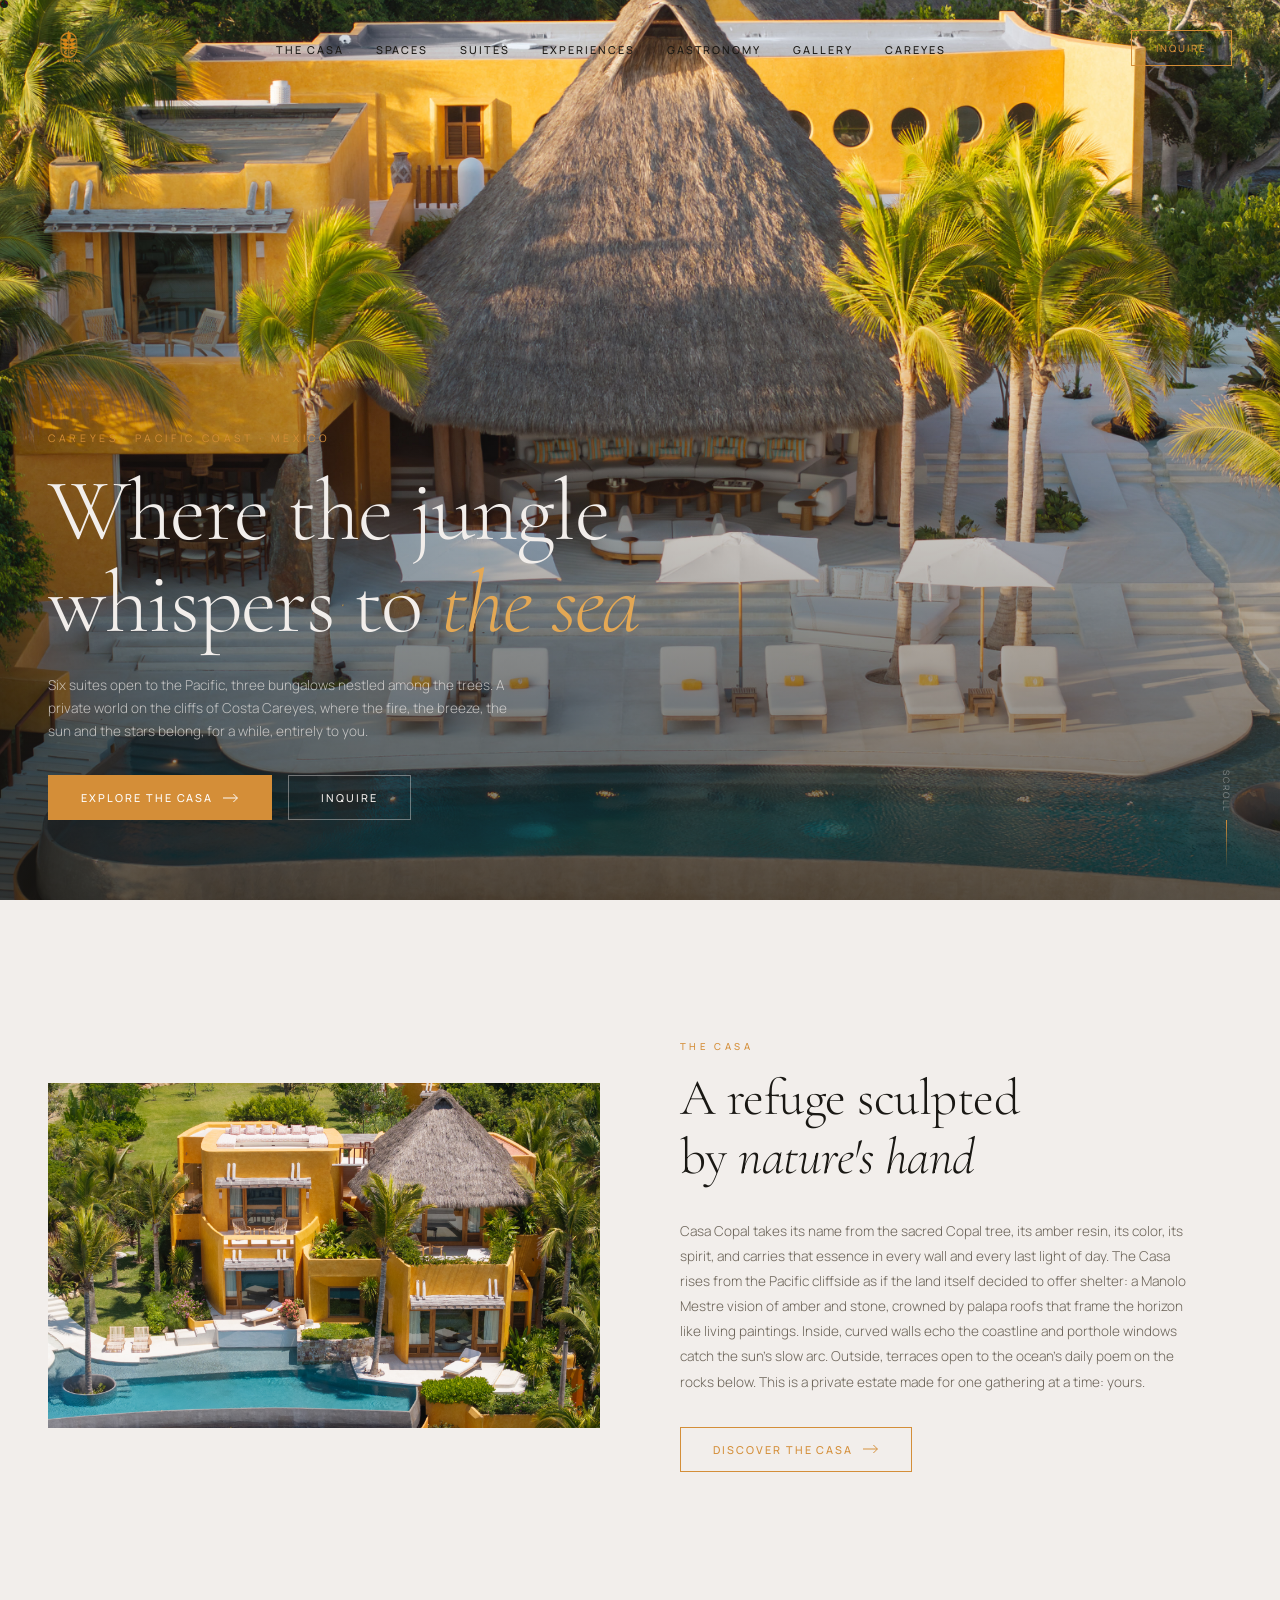
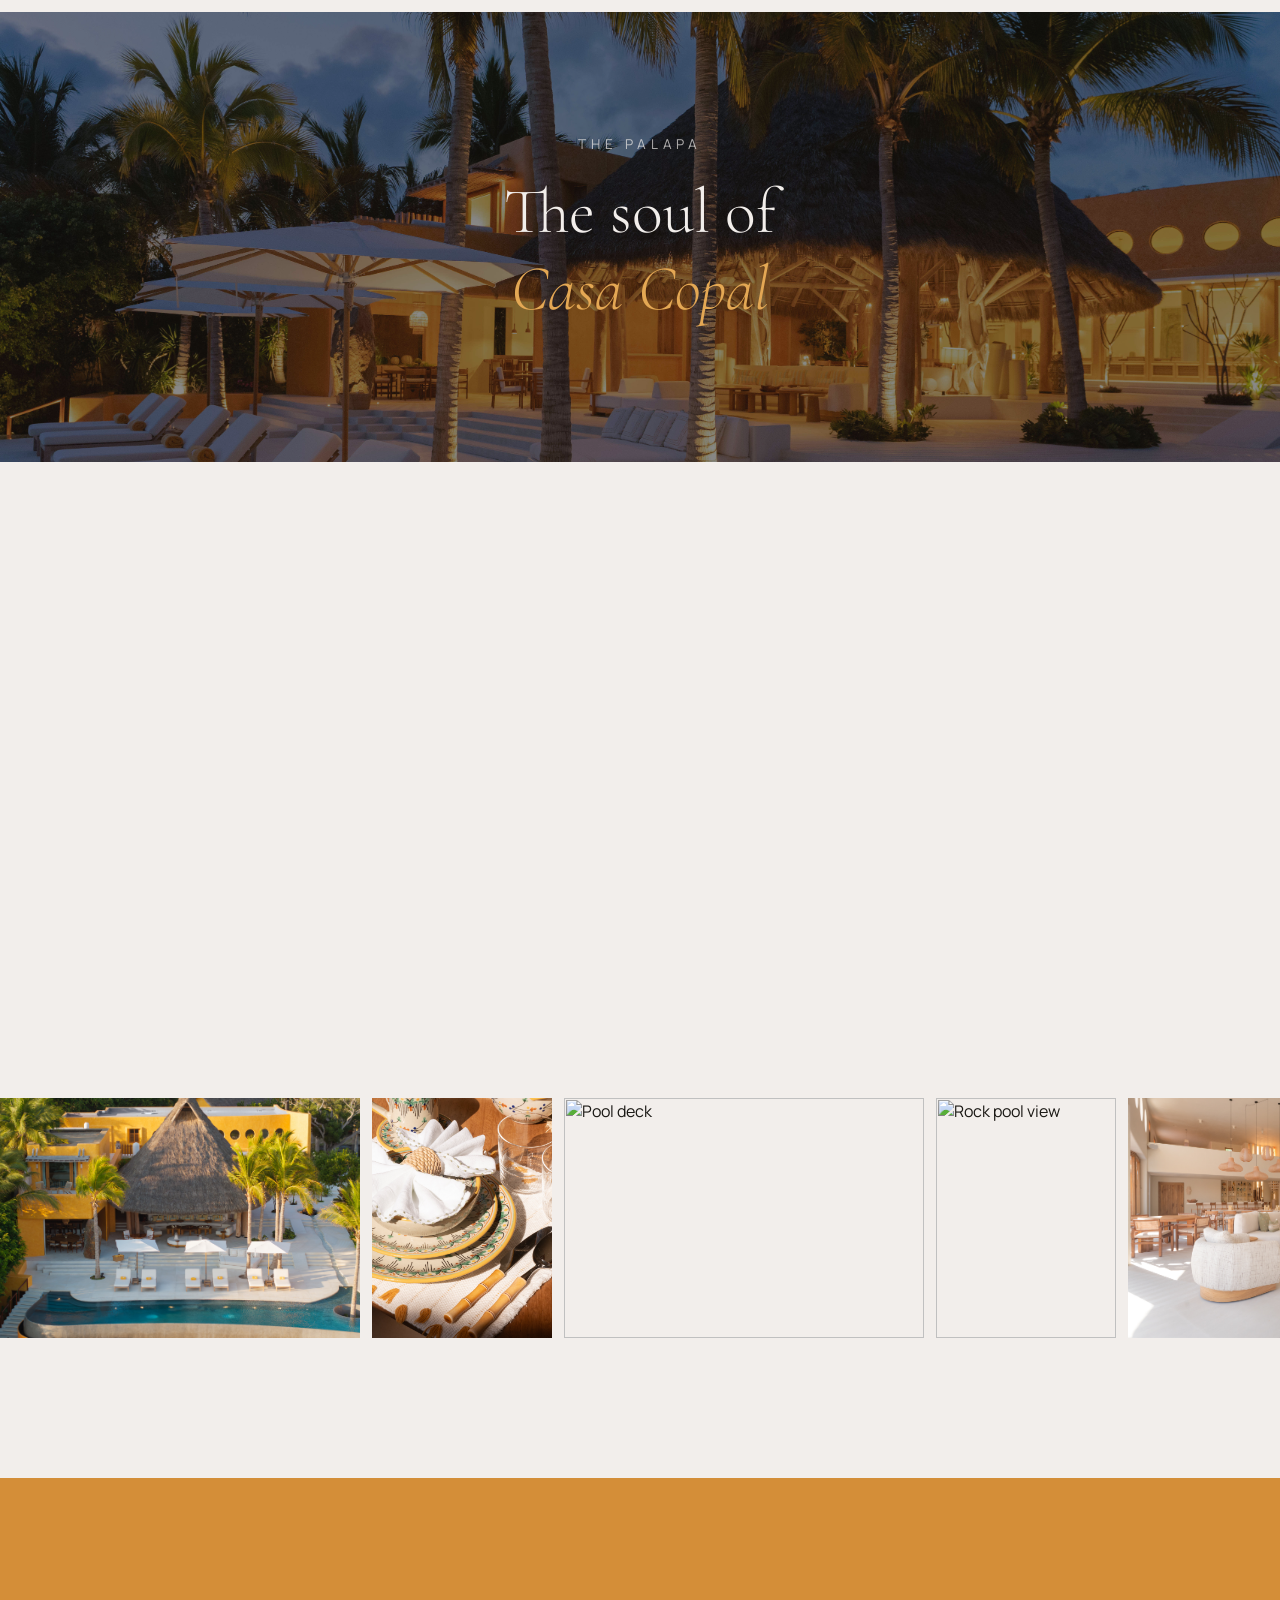
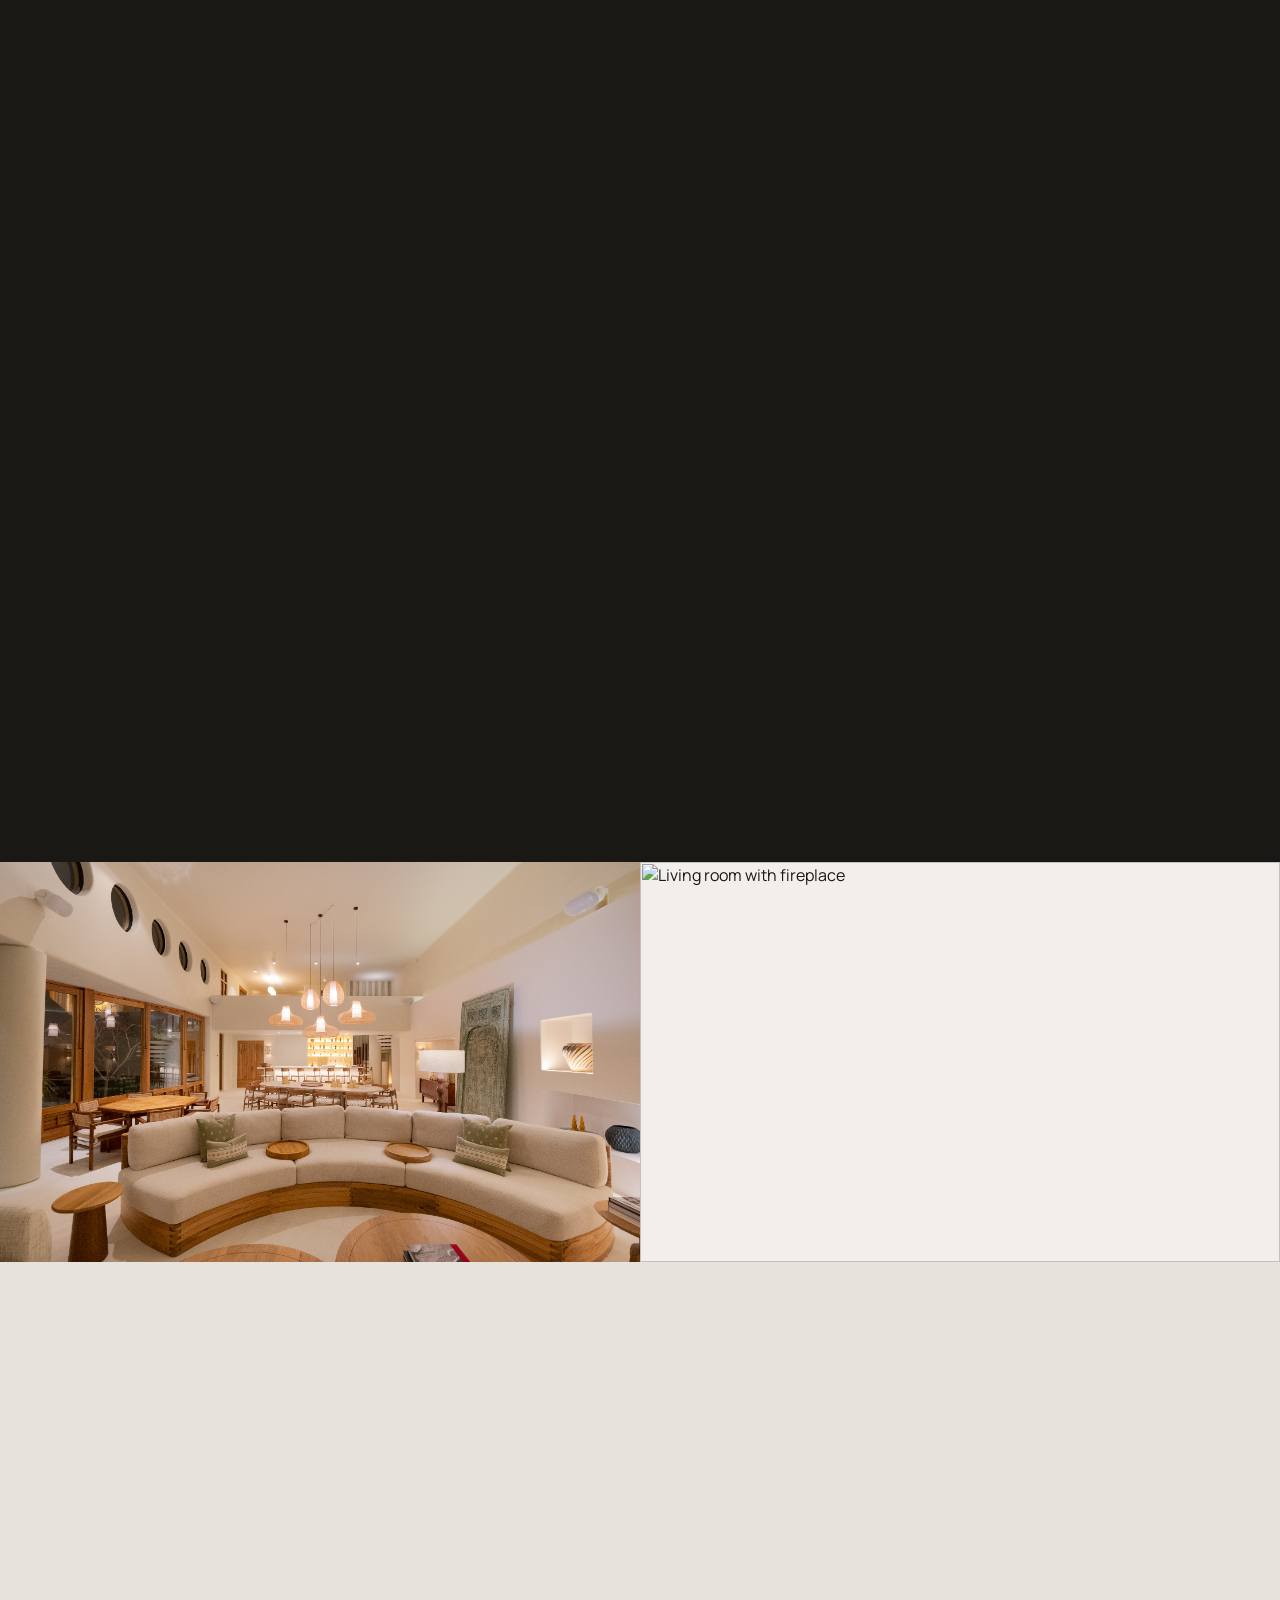
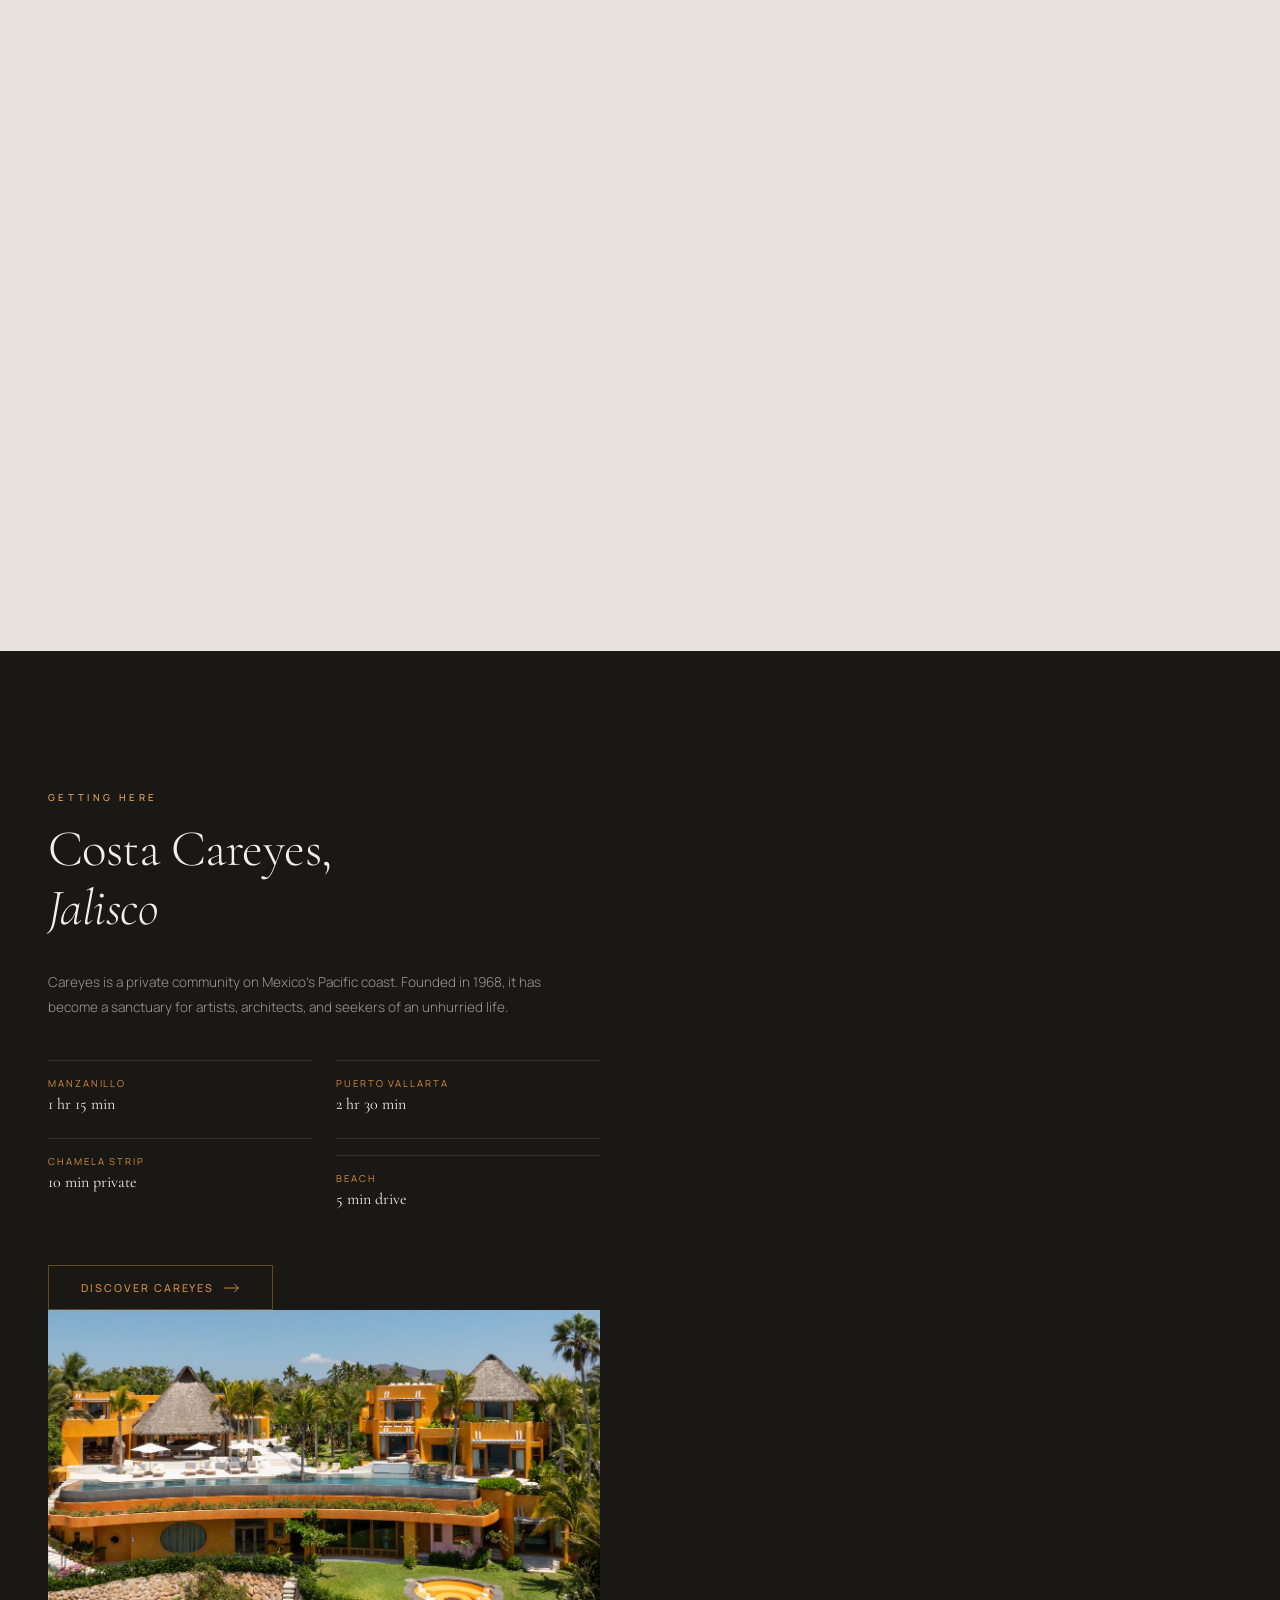
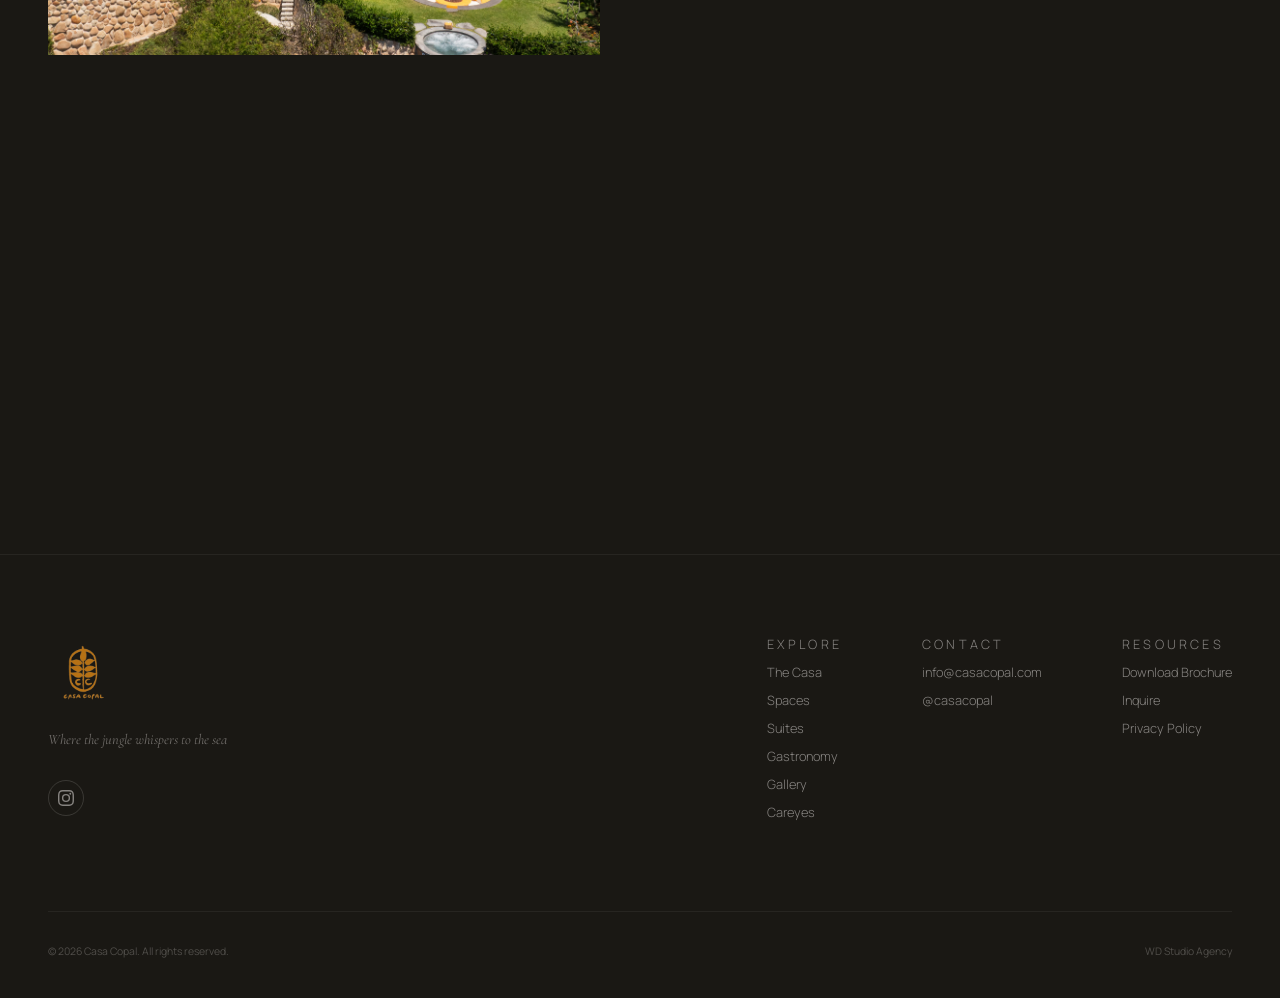
==== commit a53dbc7f: "Update index.html" ====
--- a/index.html
+++ b/index.html
@@ -49,7 +49,7 @@
       <div class="hero-slide active"><img src="images/compressed_DJI_20260331192823_0255_D.jpg" alt="Aerial cliff view"></div>
       <div class="hero-slide"><img src="images/compressed_DJI_20260331134333_0214_D.jpg" alt="Full property aerial"></div>
       <div class="hero-slide"><img src="images/compressed_DJI_20260331192451_0248_D.jpg" alt="Palapa sunset"></div>
-      <div class="hero-slide"><img src="images/compressed_DSCF4287.jpg" alt="Rock and ocean"></div>
+      <div class="hero-slide"><img src="images/palapa-pool.jpg" alt="Palapa Pool"></div>
       <div class="hero-slide"><img src="images/compressed_DSC01547.jpg" alt="Pool deck"></div>
     </div>
     <button class="car-arrow prev" id="heroPrev" aria-label="Previous"><svg viewBox="0 0 20 12" fill="none"><path d="M20 6H2m0 0l5-5M2 6l5 5" stroke="currentColor" stroke-width="1.2"/></svg></button>
@@ -402,7 +402,7 @@
 </div></section>
 <section class="section"><div style="max-width:1400px;margin:0 auto">
 <div class="intro">
-<div class="intro-image horizontal reveal"><img src="images/DSC_2389.jpg" alt="Niki yoga careyes"></div>
+<div class="intro-image horizontal reveal"><img src="images/careyes-yoga.jpg" alt="Niki yoga careyes"></div>
 <div class="intro-text reveal"><p class="section-eyebrow">Yoga & Meditation</p><h2 class="section-title">Dawn on the Terrace, <em>Dusk by the Sea</em></h2><p class="section-body" style="margin-top:20px">Beachside yoga at dawn. Guided meditation on the rooftop terrace. Private sessions tailored to your practice level. Let the rhythm of the Pacific become your guide.</p><div class="btn-group"><a href="#" class="btn-primary" onclick="showPage('contact');return false">Book Casa Copal <svg class="arrow-svg" width="16" height="10" viewBox="0 0 20 12" fill="none"><path d="M0 6h18m0 0l-5-5m5 5l-5 5" stroke="currentColor" stroke-width="1.2"/></svg></a></div></div>
 </div>
 <div class="page-nav"><a href="#" class="page-nav-item" onclick="showPage('ocean');return false"><span>Previous</span><strong>← Ocean & Coast</strong></a><a href="#" class="page-nav-item" onclick="showPage('culture');return false"><span>Next</span><strong>Culture & Land →</strong></a></div>
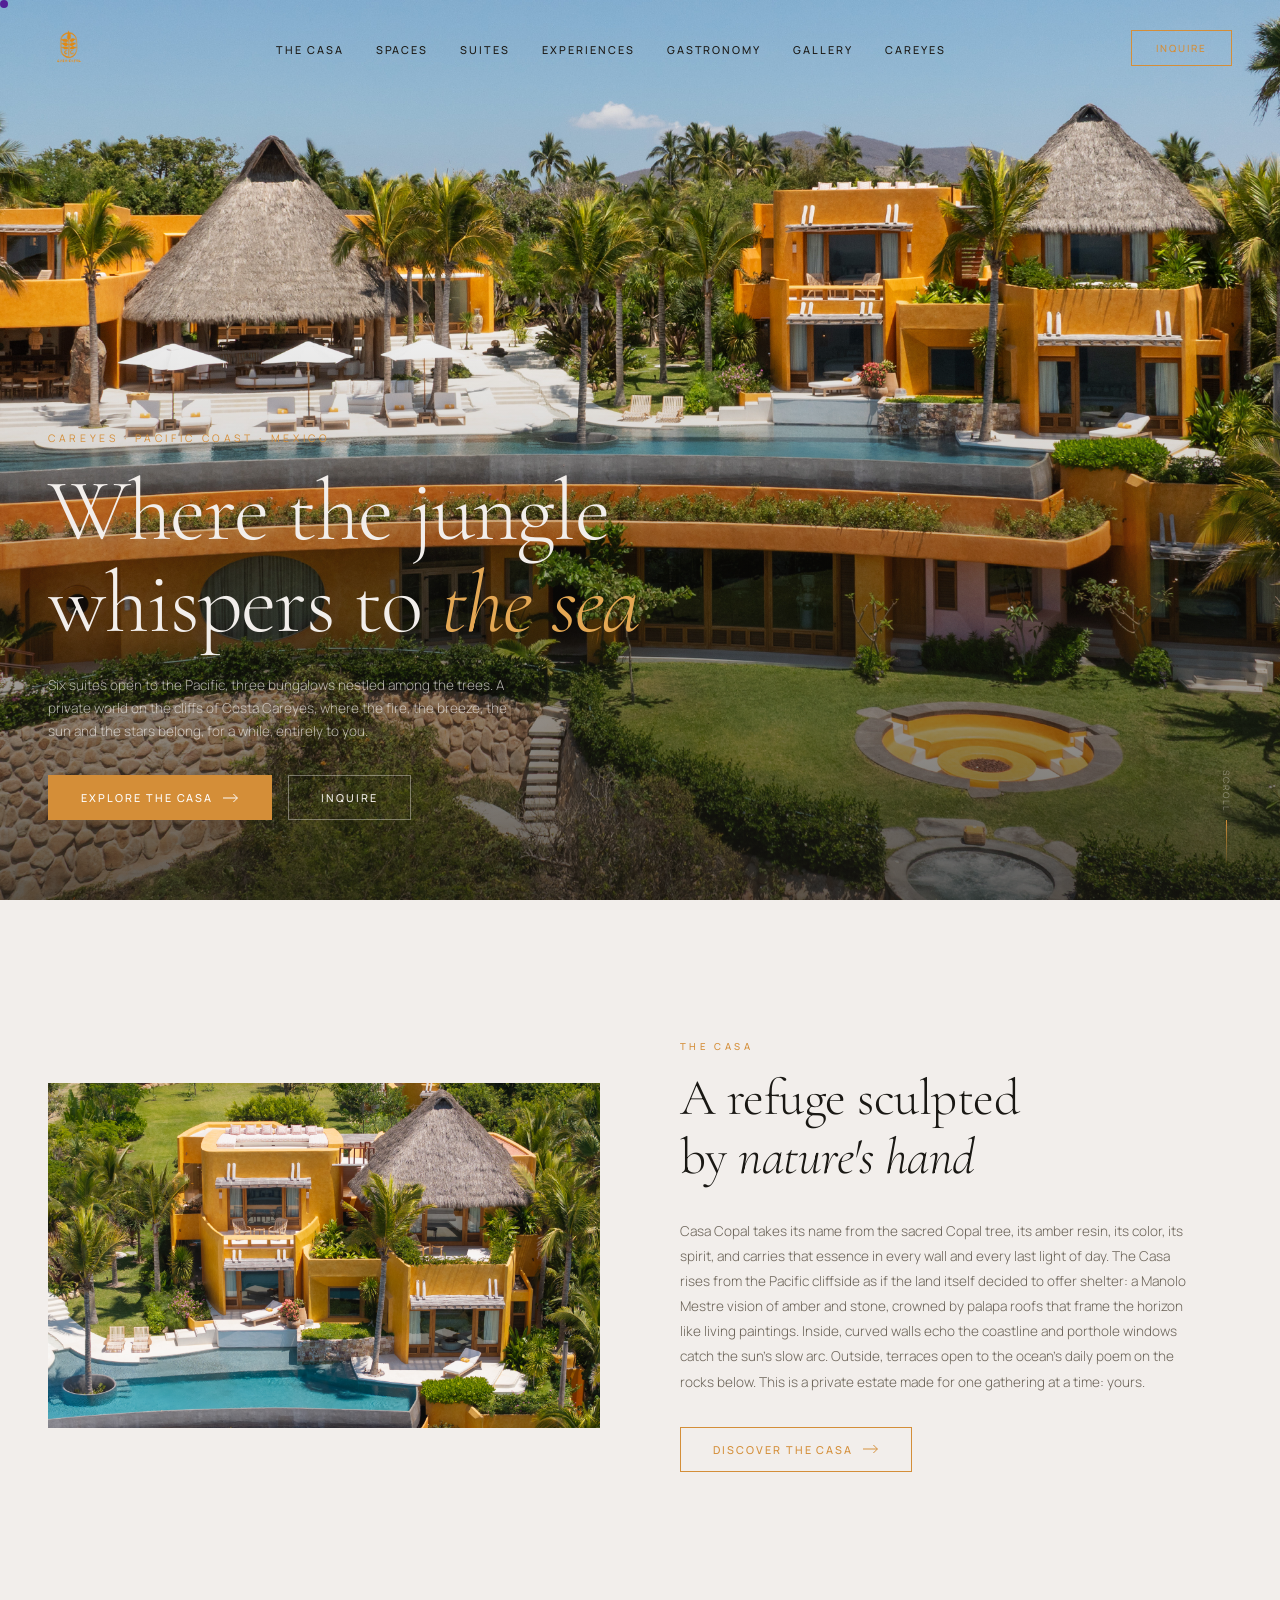
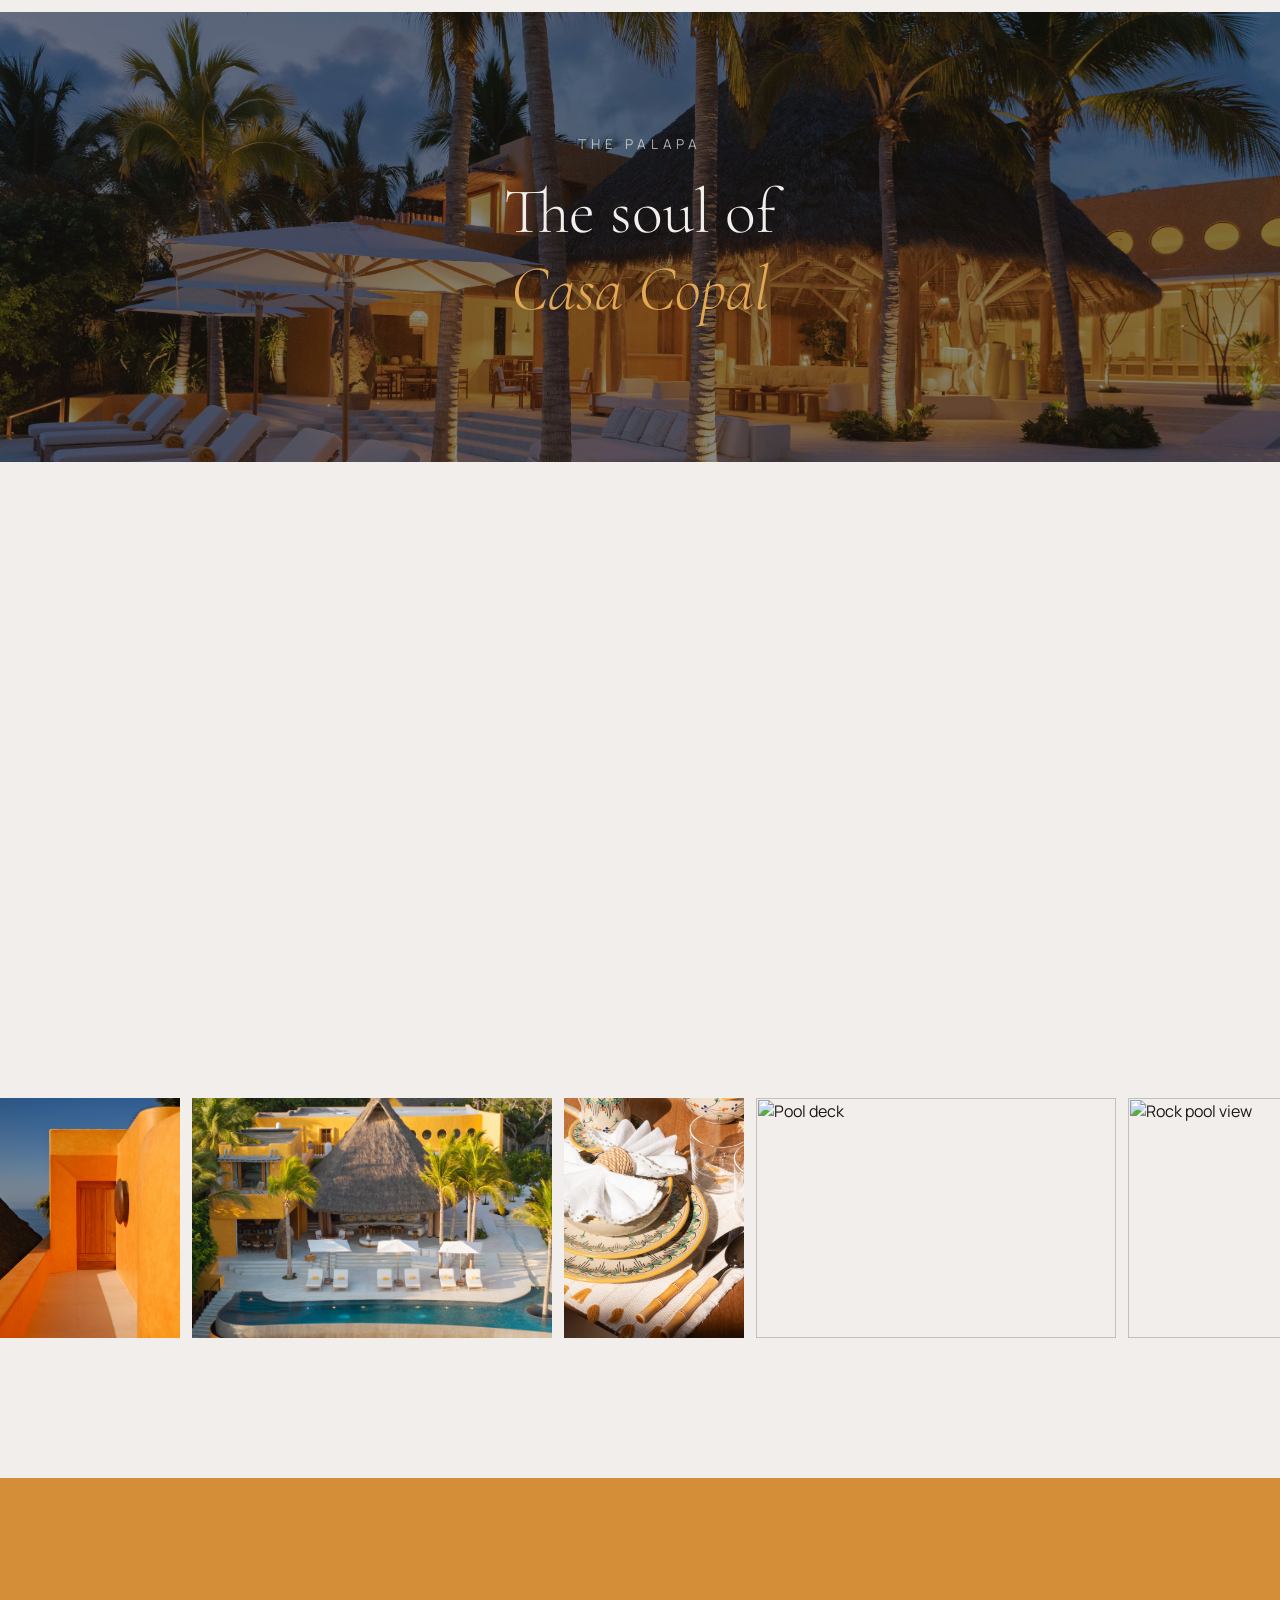
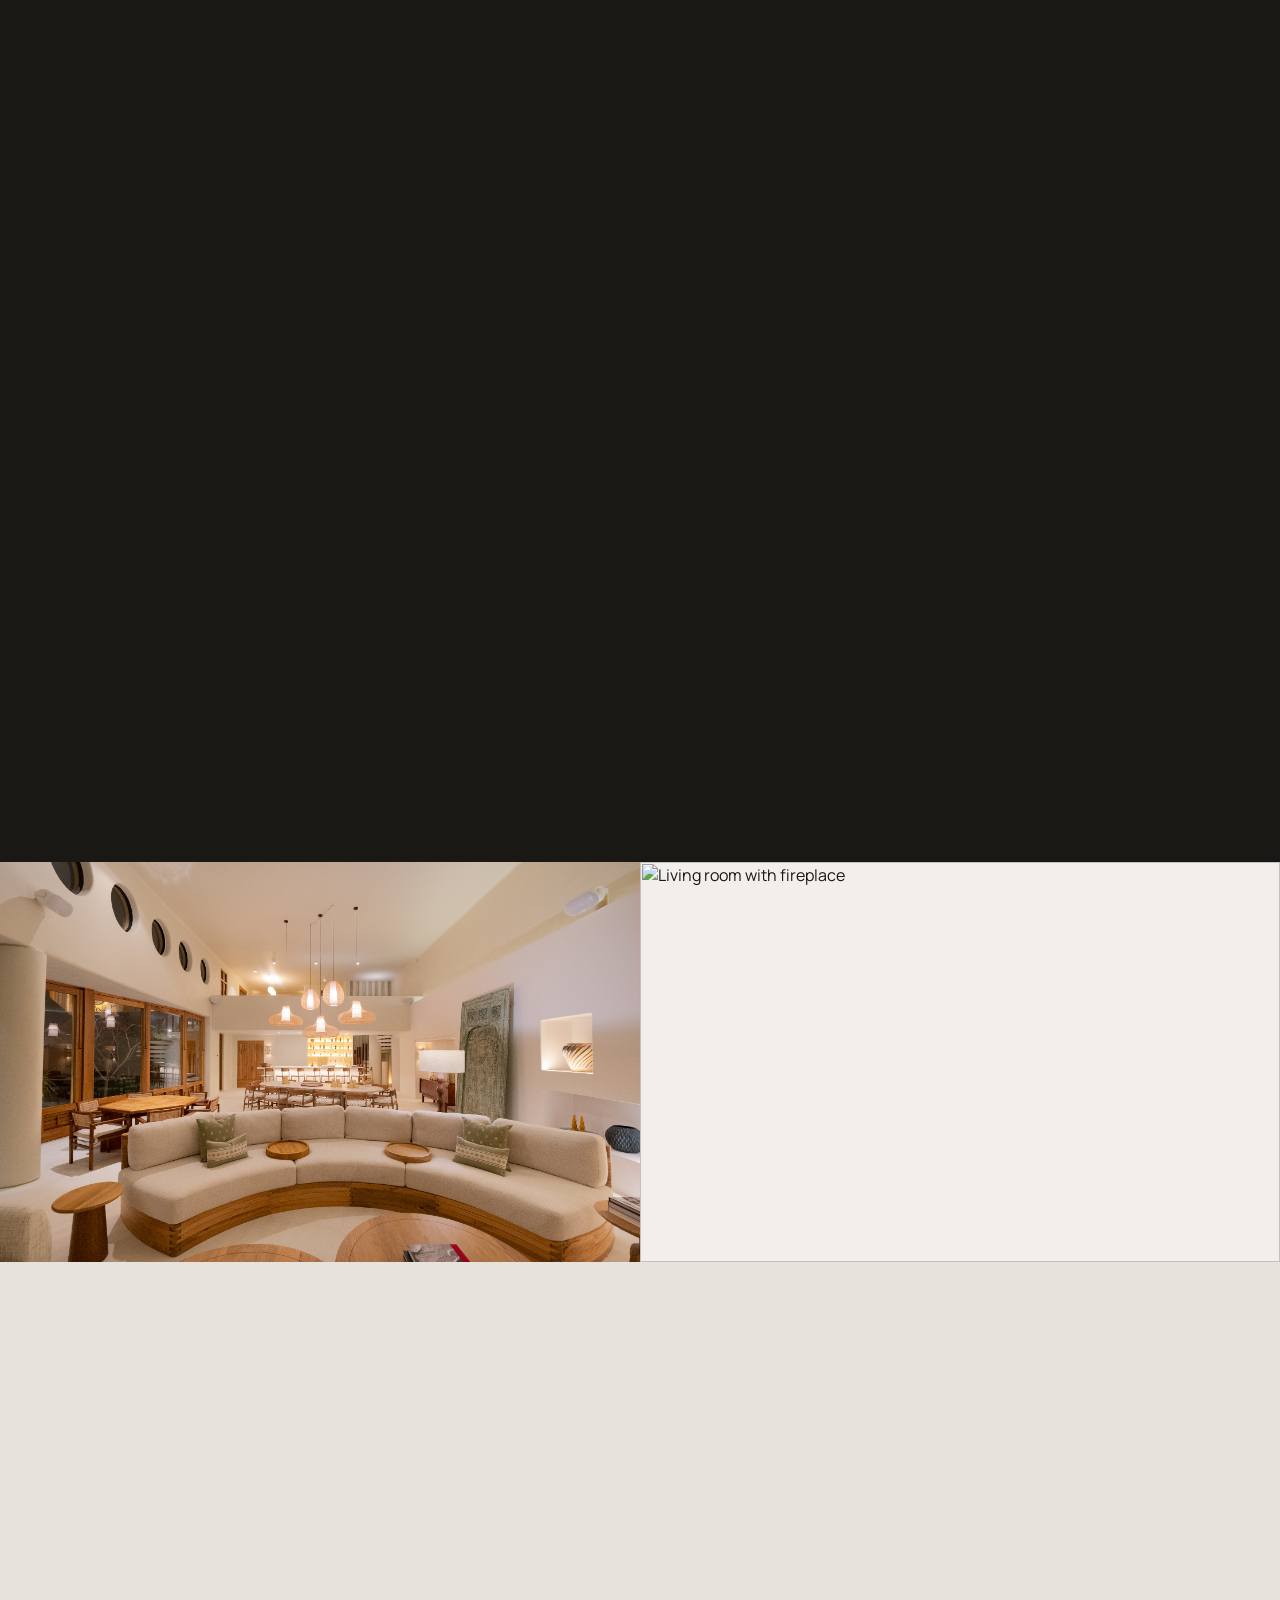
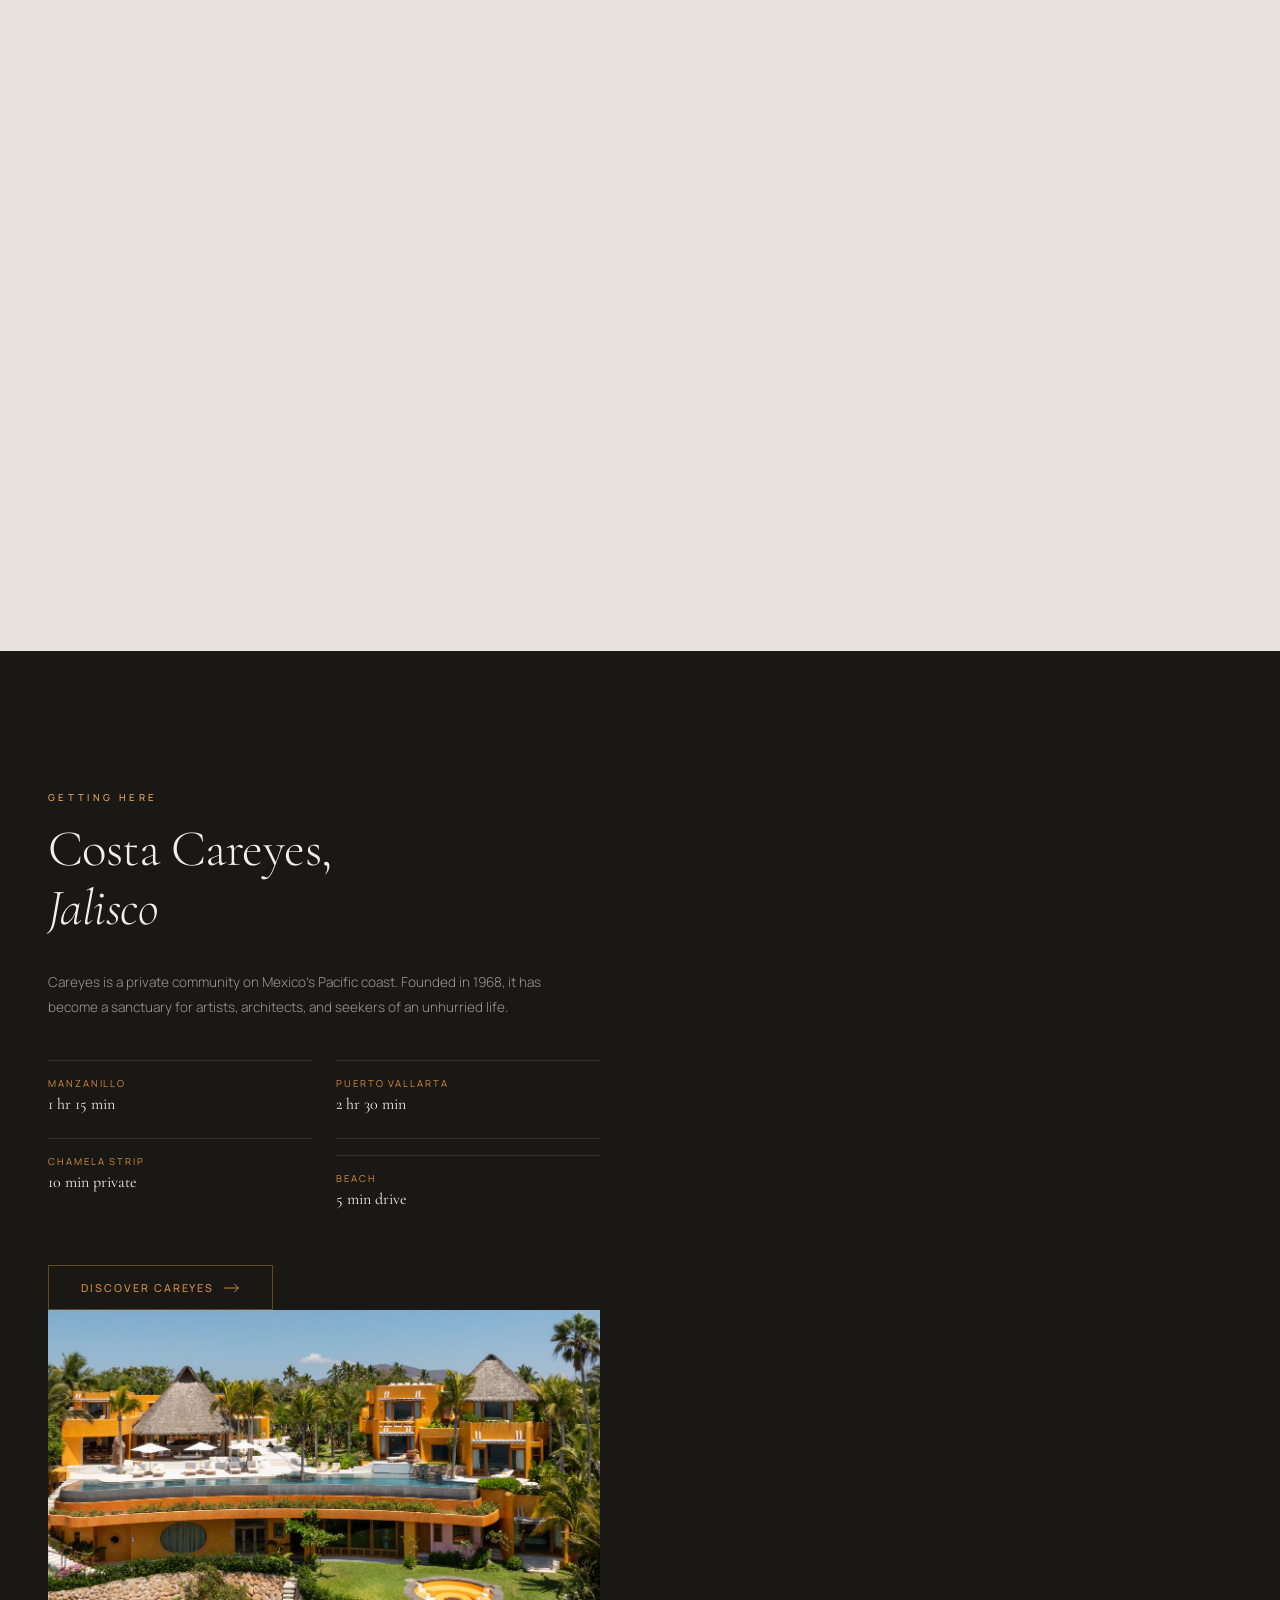
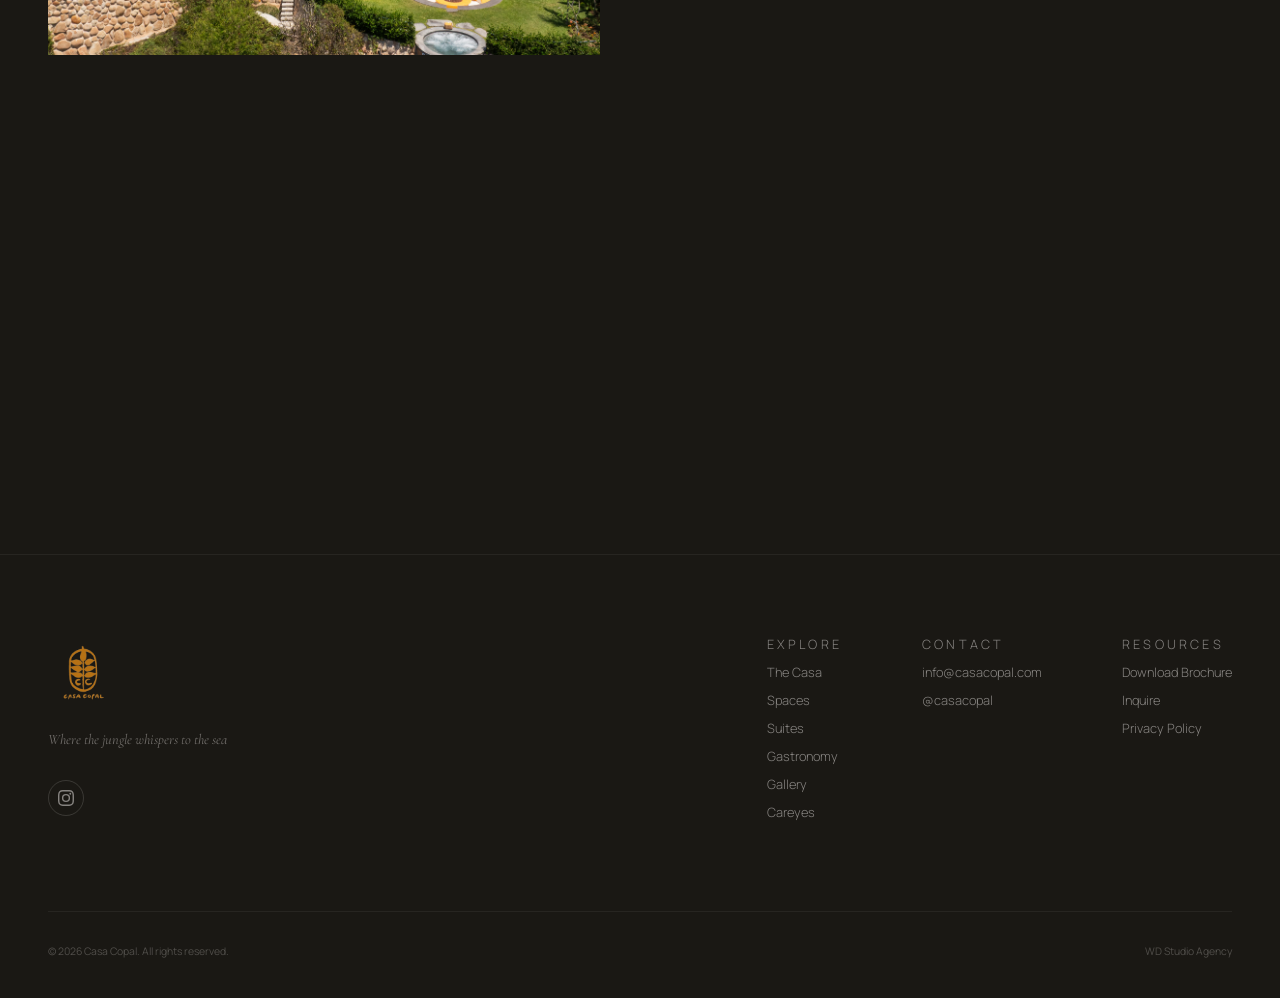
==== commit 980ec0e9: "Update index.html" ====
--- a/index.html
+++ b/index.html
@@ -270,13 +270,9 @@
   <section class="section"><div style="max-width:1400px;margin:0 auto">
     <p class="section-body reveal" style="margin-bottom:60px;text-align:center;max-width:700px;margin-left:auto;margin-right:auto">Every suite has its own chromatic identity — from indigo blues to emerald greens, coral pinks to golden ambers. Casa Copal is available exclusively as a full-property rental.</p>
     <div class="suites-grid">
-      <div class="suite-card reveal" onclick="showPage('suite1')"><div class="suite-card-image"><img src="images/compressed_DSC09760.jpg" alt="Master"><div class="suite-card-overlay"><p class="suite-card-number">01</p><h3 class="suite-card-name">Master</h3><p class="suite-card-detail">King · Ocean View</p></div></div></div>
-      <div class="suite-card reveal" onclick="showPage('suite2')"><div class="suite-card-image"><img src="images/compressed_DSC03877.jpg" alt="Suite 1"><div class="suite-card-overlay"><p class="suite-card-number">02</p><h3 class="suite-card-name">Suite 1</h3><p class="suite-card-detail">King · Ocean View</p></div></div></div>
-      <div class="suite-card reveal" onclick="showPage('suite5')"><div class="suite-card-image"><img src="images/compressed_DSC041792.jpg" alt="Suite 2"><div class="suite-card-overlay"><p class="suite-card-number">03</p><h3 class="suite-card-name">Suite 2</h3><p class="suite-card-detail">King · Ocean View</p></div></div></div>
+      <div class="suite-card reveal" onclick="showPage('suite9')"><div class="suite-card-image"><img src="images/compressed_DSC04844.jpg" alt="Suite 5"><div class="suite-card-overlay"><p class="suite-card-number">06</p><h3 class="suite-card-name">Suite 5</h3><p class="suite-card-detail">King · Ocean View</p></div></div></div>      <div class="suite-card reveal" onclick="showPage('suite5')"><div class="suite-card-image"><img src="images/compressed_DSC041792.jpg" alt="Suite 2"><div class="suite-card-overlay"><p class="suite-card-number">03</p><h3 class="suite-card-name">Suite 2</h3><p class="suite-card-detail">King · Ocean View</p></div></div></div>
       <div class="suite-card reveal" onclick="showPage('suite4')"><div class="suite-card-image"><img src="images/compressed_DSC04245.jpg" alt="Suite 3"><div class="suite-card-overlay"><p class="suite-card-number">04</p><h3 class="suite-card-name">Suite 3</h3><p class="suite-card-detail">King · Ocean View</p></div></div></div>
-      <div class="suite-card reveal" onclick="showPage('suite3')"><div class="suite-card-image"><img src="images/compressed_DSC03768.jpg" alt="Suite 4"><div class="suite-card-overlay"><p class="suite-card-number">05</p><h3 class="suite-card-name">Suite 4</h3><p class="suite-card-detail">King · Ocean View</p></div></div></div>
-      <div class="suite-card reveal" onclick="showPage('suite6')"><div class="suite-card-image"><img src="images/compressed_DSC09613.jpg" alt="Suite 5"><div class="suite-card-overlay"><p class="suite-card-number">06</p><h3 class="suite-card-name">Suite 5</h3><p class="suite-card-detail">King · Ocean View</p></div></div></div>
-      <div class="suite-card reveal" onclick="showPage('suite8')"><div class="suite-card-image"><img src="images/compressed_DSC01496.jpg" alt="Bungalow 6"><div class="suite-card-overlay"><p class="suite-card-number">07</p><h3 class="suite-card-name">Bungalow 6</h3><p class="suite-card-detail">King · Garden View</p></div></div></div>
+      <div class="suite-card reveal" onclick="showPage('suite6')"><div class="suite-card-image"><img src="images/compressed_DSC09613.jpg" alt="Bungalow 8"><div class="suite-card-overlay"><p class="suite-card-number">09</p><h3 class="suite-card-name">Bungalow 8</h3><p class="suite-card-detail">King · Garden View</p></div></div></div>      <div class="suite-card reveal" onclick="showPage('suite8')"><div class="suite-card-image"><img src="images/compressed_DSC01496.jpg" alt="Bungalow 6"><div class="suite-card-overlay"><p class="suite-card-number">07</p><h3 class="suite-card-name">Bungalow 6</h3><p class="suite-card-detail">King · Garden View</p></div></div></div>
       <div class="suite-card reveal" onclick="showPage('suite7')"><div class="suite-card-image"><img src="images/compressed_DSC09428.jpg" alt="Bungalow 7"><div class="suite-card-overlay"><p class="suite-card-number">08</p><h3 class="suite-card-name">Bungalow 7</h3><p class="suite-card-detail">King · Garden View</p></div></div></div>
       <div class="suite-card reveal" onclick="showPage('suite9')"><div class="suite-card-image"><img src="images/compressed_DSC04844.jpg" alt="Bungalow 8"><div class="suite-card-overlay"><p class="suite-card-number">09</p><h3 class="suite-card-name">Bungalow 8</h3><p class="suite-card-detail">King · Garden View</p></div></div></div>
     </div>
@@ -291,11 +287,9 @@
 <div class="page-section" id="page-suite3"><div style="height:100px"></div><section class="section"><div class="suite-detail"><a href="#" class="text-link suite-back" onclick="showPage('suites');return false"><svg width="20" height="12" viewBox="0 0 20 12" fill="none" style="transform:rotate(180deg)"><path d="M0 6h18m0 0l-5-5m5 5l-5 5" stroke="currentColor" stroke-width="1.2"/></svg> All Suites</a><div class="suite-detail-hero reveal"><img src="images/compressed_DSC03768.jpg" alt="Suite 4"></div><div class="suite-detail-grid"><div class="reveal"><p class="section-eyebrow">05</p><h2 class="section-title">Suite 4</h2><p class="section-body" style="margin-top:24px">Perhaps the most charming room of all. On the lower garden level beside the fire pit, jacuzzi, spa, and gym, its connection to the sea is unparalleled. A coral-pink arched doorway opens to a rustic wooden headboard, hand-embroidered linens with red accents, and a woven armchair.</p><p class="section-body" style="margin-top:16px">King Bed · Ocean View · Private Terrace · Outdoor Shower · Ensuite · AC · Smart TV</p><div class="btn-group"><a href="#" class="btn-primary" onclick="showPage('contact');return false">Book Casa Copal <svg class="arrow-svg" width="16" height="10" viewBox="0 0 20 12" fill="none"><path d="M0 6h18m0 0l-5-5m5 5l-5 5" stroke="currentColor" stroke-width="1.2"/></svg></a></div></div><div class="suite-detail-images reveal"><div class="sd-img"><img src="images/compressed_DSC01397.jpg" alt="Suite 4 angle 2"></div><div class="sd-img"><img src="images/compressed_DSC03768.jpg" alt="Suite 4 angle 3"></div><div class="sd-img"><img src="images/compressed_DSC03777.jpg" alt="Suite 4 angle 4"></div><div class="sd-img"><img src="images/compressed_DSC03794.jpg" alt="Suite 4 angle 5"></div></div></div></div></section></div>
 <div class="page-section" id="page-suite4"><div style="height:100px"></div><section class="section"><div class="suite-detail"><a href="#" class="text-link suite-back" onclick="showPage('suites');return false"><svg width="20" height="12" viewBox="0 0 20 12" fill="none" style="transform:rotate(180deg)"><path d="M0 6h18m0 0l-5-5m5 5l-5 5" stroke="currentColor" stroke-width="1.2"/></svg> All Suites</a><div class="suite-detail-hero reveal"><img src="images/compressed_DSC04245.jpg" alt="Suite 3"></div><div class="suite-detail-grid"><div class="reveal"><p class="section-eyebrow">04</p><h2 class="section-title">Suite 3</h2><p class="section-body" style="margin-top:24px">On the upper level, distinguished by a dramatic curved ceiling unlike any other room in the Casa. A generous private deck with a sun bed opens to sweeping ocean views. Soaking tub. Emerald green sets a serene tone, with a daybed nook, illuminated wall niches, and curated ceramics.</p><p class="section-body" style="margin-top:16px">King Bed · Ocean View · Private Terrace · Outdoor Shower · Soaking Tub · Ensuite · AC · Smart TV</p><div class="btn-group"><a href="#" class="btn-primary" onclick="showPage('contact');return false">Book Casa Copal <svg class="arrow-svg" width="16" height="10" viewBox="0 0 20 12" fill="none"><path d="M0 6h18m0 0l-5-5m5 5l-5 5" stroke="currentColor" stroke-width="1.2"/></svg></a></div></div><div class="suite-detail-images reveal"><div class="sd-img"><img src="images/compressed_DSC03655.jpg" alt="Suite 3 angle 2"></div><div class="sd-img"><img src="images/compressed_DSC03706.jpg" alt="Suite 3 angle 3"></div><div class="sd-img"><img src="images/compressed_DSC04245.jpg" alt="Suite 3 angle 4"></div><div class="sd-img"><img src="images/compressed_DSC04738.jpg" alt="Suite 3 angle 5"></div></div></div></div></section></div>
 <div class="page-section" id="page-suite5"><div style="height:100px"></div><section class="section"><div class="suite-detail"><a href="#" class="text-link suite-back" onclick="showPage('suites');return false"><svg width="20" height="12" viewBox="0 0 20 12" fill="none" style="transform:rotate(180deg)"><path d="M0 6h18m0 0l-5-5m5 5l-5 5" stroke="currentColor" stroke-width="1.2"/></svg> All Suites</a><div class="suite-detail-hero reveal"><img src="images/compressed_DSC041792.jpg" alt="Suite 2"></div><div class="suite-detail-grid"><div class="reveal"><p class="section-eyebrow">03</p><h2 class="section-title">Suite 2</h2><p class="section-body" style="margin-top:24px">Ground level, beside the Master, with its own private access to the pool and direct Pacific views. Amber and gold textiles echo the Copal palette, and curved walls wrap the room in warmth.</p><p class="section-body" style="margin-top:16px">King Bed · Ocean View · Private Terrace · Outdoor Shower · Ensuite · AC · Smart TV</p><div class="btn-group"><a href="#" class="btn-primary" onclick="showPage('contact');return false">Book Casa Copal <svg class="arrow-svg" width="16" height="10" viewBox="0 0 20 12" fill="none"><path d="M0 6h18m0 0l-5-5m5 5l-5 5" stroke="currentColor" stroke-width="1.2"/></svg></a></div></div><div class="suite-detail-images reveal"><div class="sd-img"><img src="images/compressed_DSC04179.jpg" alt="Suite 2 angle 2"></div><div class="sd-img"><img src="images/compressed_DSC04718.jpg" alt="Suite 2 angle 3"></div><div class="sd-img"><img src="images/compressed_DSC04724.jpg" alt="Suite 2 angle 4"></div><div class="sd-img"><img src="images/compressed_DSC09691.jpg" alt="Suite 2 angle 5"></div><div class="sd-img"><img src="images/compressed_DSC09703.jpg" alt="Suite 2 angle 6"></div><div class="sd-img"><img src="images/compressed_DSC09731.jpg" alt="Suite 2 angle 7"></div><div class="sd-img"><img src="images/compressed_DSC09733.jpg" alt="Suite 2 angle 8"></div><div class="sd-img"><img src="images/compressed_DSC041792.jpg" alt="Suite 2 angle 9"></div></div></div></div></section></div>
-  <div class="page-section" id="page-suite6"><div style="height:100px"></div><section class="section"><div class="suite-detail"><a href="#" class="text-link suite-back" onclick="showPage('suites');return false"><svg width="20" height="12" viewBox="0 0 20 12" fill="none" style="transform:rotate(180deg)"><path d="M0 6h18m0 0l-5-5m5 5l-5 5" stroke="currentColor" stroke-width="1.2"/></svg> All Suites</a><div class="suite-detail-hero reveal"><img src="images/compressed_DSC09613.jpg" alt="Suite 5"></div><div class="suite-detail-grid"><div class="reveal"><p class="section-eyebrow">06</p><h2 class="section-title">Suite 5</h2><p class="section-body" style="margin-top:24px">Set apart above the kitchen, off the game room on the far side of the Casa, with its own private staircase. The most secluded of the ocean suites. Upper level, full ocean views.</p><p class="section-body" style="margin-top:16px">King Bed · Ocean View · Private Staircase · Outdoor Shower · Ensuite · AC · Smart TV</p><div class="btn-group"><a href="#" class="btn-primary" onclick="showPage('contact');return false">Book Casa Copal <svg class="arrow-svg" width="16" height="10" viewBox="0 0 20 12" fill="none"><path d="M0 6h18m0 0l-5-5m5 5l-5 5" stroke="currentColor" stroke-width="1.2"/></svg></a></div></div><div class="suite-detail-images reveal"><div class="sd-img"><img src="images/compressed_DSC04849.jpg" alt="Suite 5 angle 2"></div><div class="sd-img"><img src="images/compressed_DSC09546.jpg" alt="Suite 5 angle 3"></div><div class="sd-img"><img src="images/compressed_DSC09577.jpg" alt="Suite 5 angle 4"></div><div class="sd-img"><img src="images/compressed_DSC09613.jpg" alt="Suite 5 angle 5"></div></div></div></div></section></div>
-  <div class="page-section" id="page-suite7"><div style="height:100px"></div><section class="section"><div class="suite-detail"><a href="#" class="text-link suite-back" onclick="showPage('suites');return false"><svg width="20" height="12" viewBox="0 0 20 12" fill="none" style="transform:rotate(180deg)"><path d="M0 6h18m0 0l-5-5m5 5l-5 5" stroke="currentColor" stroke-width="1.2"/></svg> All Suites</a><div class="suite-detail-hero reveal"><img src="images/compressed_DSC09443.jpg" alt="Bungalow 7"></div><div class="suite-detail-grid"><div class="reveal"><p class="section-eyebrow">08</p><h2 class="section-title">Bungalow 7</h2><p class="section-body" style="margin-top:24px">Two queen beds and complete privacy, facing the gardens and the ball court. Its palette echoes the Master's: sage and olive with warm, natural textures.</p><p class="section-body" style="margin-top:16px">Two Queen Beds · Garden View · Private Terrace · Outdoor Shower · Ensuite · AC · Smart TV</p><div class="btn-group"><a href="#" class="btn-primary" onclick="showPage('contact');return false">Book Casa Copal <svg class="arrow-svg" width="16" height="10" viewBox="0 0 20 12" fill="none"><path d="M0 6h18m0 0l-5-5m5 5l-5 5" stroke="currentColor" stroke-width="1.2"/></svg></a></div></div><div class="suite-detail-images reveal"><div class="sd-img"><img src="images/compressed_DSC09443.jpg" alt="Bungalow 7 angle 2"></div><div class="sd-img"><img src="images/compressed_DSC09457.jpg" alt="Bungalow 7 angle 3"></div></div></div></div></section></div>
+<div class="page-section" id="page-suite6"><div style="height:100px"></div><section class="section"><div class="suite-detail"><a href="#" class="text-link suite-back" onclick="showPage('suites');return false"><svg width="20" height="12" viewBox="0 0 20 12" fill="none" style="transform:rotate(180deg)"><path d="M0 6h18m0 0l-5-5m5 5l-5 5" stroke="currentColor" stroke-width="1.2"/></svg> All Suites</a><div class="suite-detail-hero reveal"><img src="images/compressed_DSC09613.jpg" alt="Bungalow 8"></div><div class="suite-detail-grid"><div class="reveal"><p class="section-eyebrow">09</p><h2 class="section-title">Bungalow 8</h2><p class="section-body" style="margin-top:24px">Lower level, opening onto the garden, with expansive views of the mountains, the sky, and the day's first and last light. A peaceful retreat surrounded by tropical greenery.</p><p class="section-body" style="margin-top:16px">King Bed · Garden View · Private Terrace · Outdoor Shower · Ensuite · AC · Smart TV</p><div class="btn-group"><a href="#" class="btn-primary" onclick="showPage('contact');return false">Book Casa Copal <svg class="arrow-svg" width="16" height="10" viewBox="0 0 20 12" fill="none"><path d="M0 6h18m0 0l-5-5m5 5l-5 5" stroke="currentColor" stroke-width="1.2"/></svg></a></div></div><div class="suite-detail-images reveal"><div class="sd-img"><img src="images/compressed_DSC04849.jpg" alt="Bungalow 8 angle 2"></div><div class="sd-img"><img src="images/compressed_DSC09546.jpg" alt="Bungalow 8 angle 3"></div><div class="sd-img"><img src="images/compressed_DSC09577.jpg" alt="Bungalow 8 angle 4"></div></div></div></div></section></div>  <div class="page-section" id="page-suite7"><div style="height:100px"></div><section class="section"><div class="suite-detail"><a href="#" class="text-link suite-back" onclick="showPage('suites');return false"><svg width="20" height="12" viewBox="0 0 20 12" fill="none" style="transform:rotate(180deg)"><path d="M0 6h18m0 0l-5-5m5 5l-5 5" stroke="currentColor" stroke-width="1.2"/></svg> All Suites</a><div class="suite-detail-hero reveal"><img src="images/compressed_DSC09443.jpg" alt="Bungalow 7"></div><div class="suite-detail-grid"><div class="reveal"><p class="section-eyebrow">08</p><h2 class="section-title">Bungalow 7</h2><p class="section-body" style="margin-top:24px">Two queen beds and complete privacy, facing the gardens and the ball court. Its palette echoes the Master's: sage and olive with warm, natural textures.</p><p class="section-body" style="margin-top:16px">Two Queen Beds · Garden View · Private Terrace · Outdoor Shower · Ensuite · AC · Smart TV</p><div class="btn-group"><a href="#" class="btn-primary" onclick="showPage('contact');return false">Book Casa Copal <svg class="arrow-svg" width="16" height="10" viewBox="0 0 20 12" fill="none"><path d="M0 6h18m0 0l-5-5m5 5l-5 5" stroke="currentColor" stroke-width="1.2"/></svg></a></div></div><div class="suite-detail-images reveal"><div class="sd-img"><img src="images/compressed_DSC09443.jpg" alt="Bungalow 7 angle 2"></div><div class="sd-img"><img src="images/compressed_DSC09457.jpg" alt="Bungalow 7 angle 3"></div></div></div></div></section></div>
 <div class="page-section" id="page-suite8"><div style="height:100px"></div><section class="section"><div class="suite-detail"><a href="#" class="text-link suite-back" onclick="showPage('suites');return false"><svg width="20" height="12" viewBox="0 0 20 12" fill="none" style="transform:rotate(180deg)"><path d="M0 6h18m0 0l-5-5m5 5l-5 5" stroke="currentColor" stroke-width="1.2"/></svg> All Suites</a><div class="suite-detail-hero reveal"><img src="images/compressed_DSC01496.jpg" alt="Bungalow 6"></div><div class="suite-detail-grid"><div class="reveal"><p class="section-eyebrow">07</p><h2 class="section-title">Bungalow 6</h2><p class="section-body" style="margin-top:24px">The largest of the bungalows, on the upper level, with its own private spiral staircase and the bungalows' circular daybed terrace: a stargazing perch all its own.</p><p class="section-body" style="margin-top:16px">King Bed · Garden View · Spiral Staircase · Outdoor Shower · Ensuite · AC · Smart TV</p><div class="btn-group"><a href="#" class="btn-primary" onclick="showPage('contact');return false">Book Casa Copal <svg class="arrow-svg" width="16" height="10" viewBox="0 0 20 12" fill="none"><path d="M0 6h18m0 0l-5-5m5 5l-5 5" stroke="currentColor" stroke-width="1.2"/></svg></a></div></div><div class="suite-detail-images reveal"><div class="sd-img"><img src="images/compressed_DSC01496.jpg" alt="Bungalow 6 angle 2"></div><div class="sd-img"><img src="images/compressed_DSC01535.jpg" alt="Bungalow 6 angle 3"></div><div class="sd-img"><img src="images/compressed_DSC01544.jpg" alt="Rooftop terrace"></div><div class="sd-img"><img src="images/compressed_DSC01490.jpg" alt="Bungalow 6 detail"></div></div></div></div></section></div>
-  <div class="page-section" id="page-suite9"><div style="height:100px"></div><section class="section"><div class="suite-detail"><a href="#" class="text-link suite-back" onclick="showPage('suites');return false"><svg width="20" height="12" viewBox="0 0 20 12" fill="none" style="transform:rotate(180deg)"><path d="M0 6h18m0 0l-5-5m5 5l-5 5" stroke="currentColor" stroke-width="1.2"/></svg> All Suites</a><div class="suite-detail-hero reveal"><img src="images/compressed_DSC04844.jpg" alt="Bungalow 8"></div><div class="suite-detail-grid"><div class="reveal"><p class="section-eyebrow">09</p><h2 class="section-title">Bungalow 8</h2><p class="section-body" style="margin-top:24px">Lower level, opening onto the garden, with expansive views of the mountains, the sky, and the day's first and last light. A peaceful retreat surrounded by tropical greenery.</p><p class="section-body" style="margin-top:16px">King Bed · Garden View · Private Terrace · Outdoor Shower · Ensuite · AC · Smart TV</p><div class="btn-group"><a href="#" class="btn-primary" onclick="showPage('contact');return false">Book Casa Copal <svg class="arrow-svg" width="16" height="10" viewBox="0 0 20 12" fill="none"><path d="M0 6h18m0 0l-5-5m5 5l-5 5" stroke="currentColor" stroke-width="1.2"/></svg></a></div></div><div class="suite-detail-images reveal"><div class="sd-img"><img src="images/compressed_DSC05056.jpg" alt="Bungalow 8 angle 2"></div><div class="sd-img"><img src="images/compressed_DSC05082.jpg" alt="Bungalow 8 angle 3"></div></div></div></div></section></div>
-
+<div class="page-section" id="page-suite9"><div style="height:100px"></div><section class="section"><div class="suite-detail"><a href="#" class="text-link suite-back" onclick="showPage('suites');return false"><svg width="20" height="12" viewBox="0 0 20 12" fill="none" style="transform:rotate(180deg)"><path d="M0 6h18m0 0l-5-5m5 5l-5 5" stroke="currentColor" stroke-width="1.2"/></svg> All Suites</a><div class="suite-detail-hero reveal"><img src="images/compressed_DSC04844.jpg" alt="Suite 5"></div><div class="suite-detail-grid"><div class="reveal"><p class="section-eyebrow">06</p><h2 class="section-title">Suite 5</h2><p class="section-body" style="margin-top:24px">Set apart above the kitchen, off the game room on the far side of the Casa, with its own private staircase. The most secluded of the ocean suites. Upper level, full ocean views.</p><p class="section-body" style="margin-top:16px">King Bed · Ocean View · Private Staircase · Outdoor Shower · Ensuite · AC · Smart TV</p><div class="btn-group"><a href="#" class="btn-primary" onclick="showPage('contact');return false">Book Casa Copal <svg class="arrow-svg" width="16" height="10" viewBox="0 0 20 12" fill="none"><path d="M0 6h18m0 0l-5-5m5 5l-5 5" stroke="currentColor" stroke-width="1.2"/></svg></a></div></div><div class="suite-detail-images reveal"><div class="sd-img"><img src="images/compressed_DSC05056.jpg" alt="Suite 5 angle 2"></div><div class="sd-img"><img src="images/compressed_DSC05082.jpg" alt="Suite 5 angle 3"></div></div></div></div></section></div>
 <!-- ══════════════════════════════════════════ GASTRONOMY ══════════════════════════════════════════ -->
 <div class="page-section" id="page-gastronomy">
   <div class="mini-hero"><img src="images/compressed_DSC09861.jpg" alt="Dining room and bar"><div class="mini-hero-overlay"></div><div class="mini-hero-content"><p class="hero-eyebrow">Gastronomy</p><</div></div>
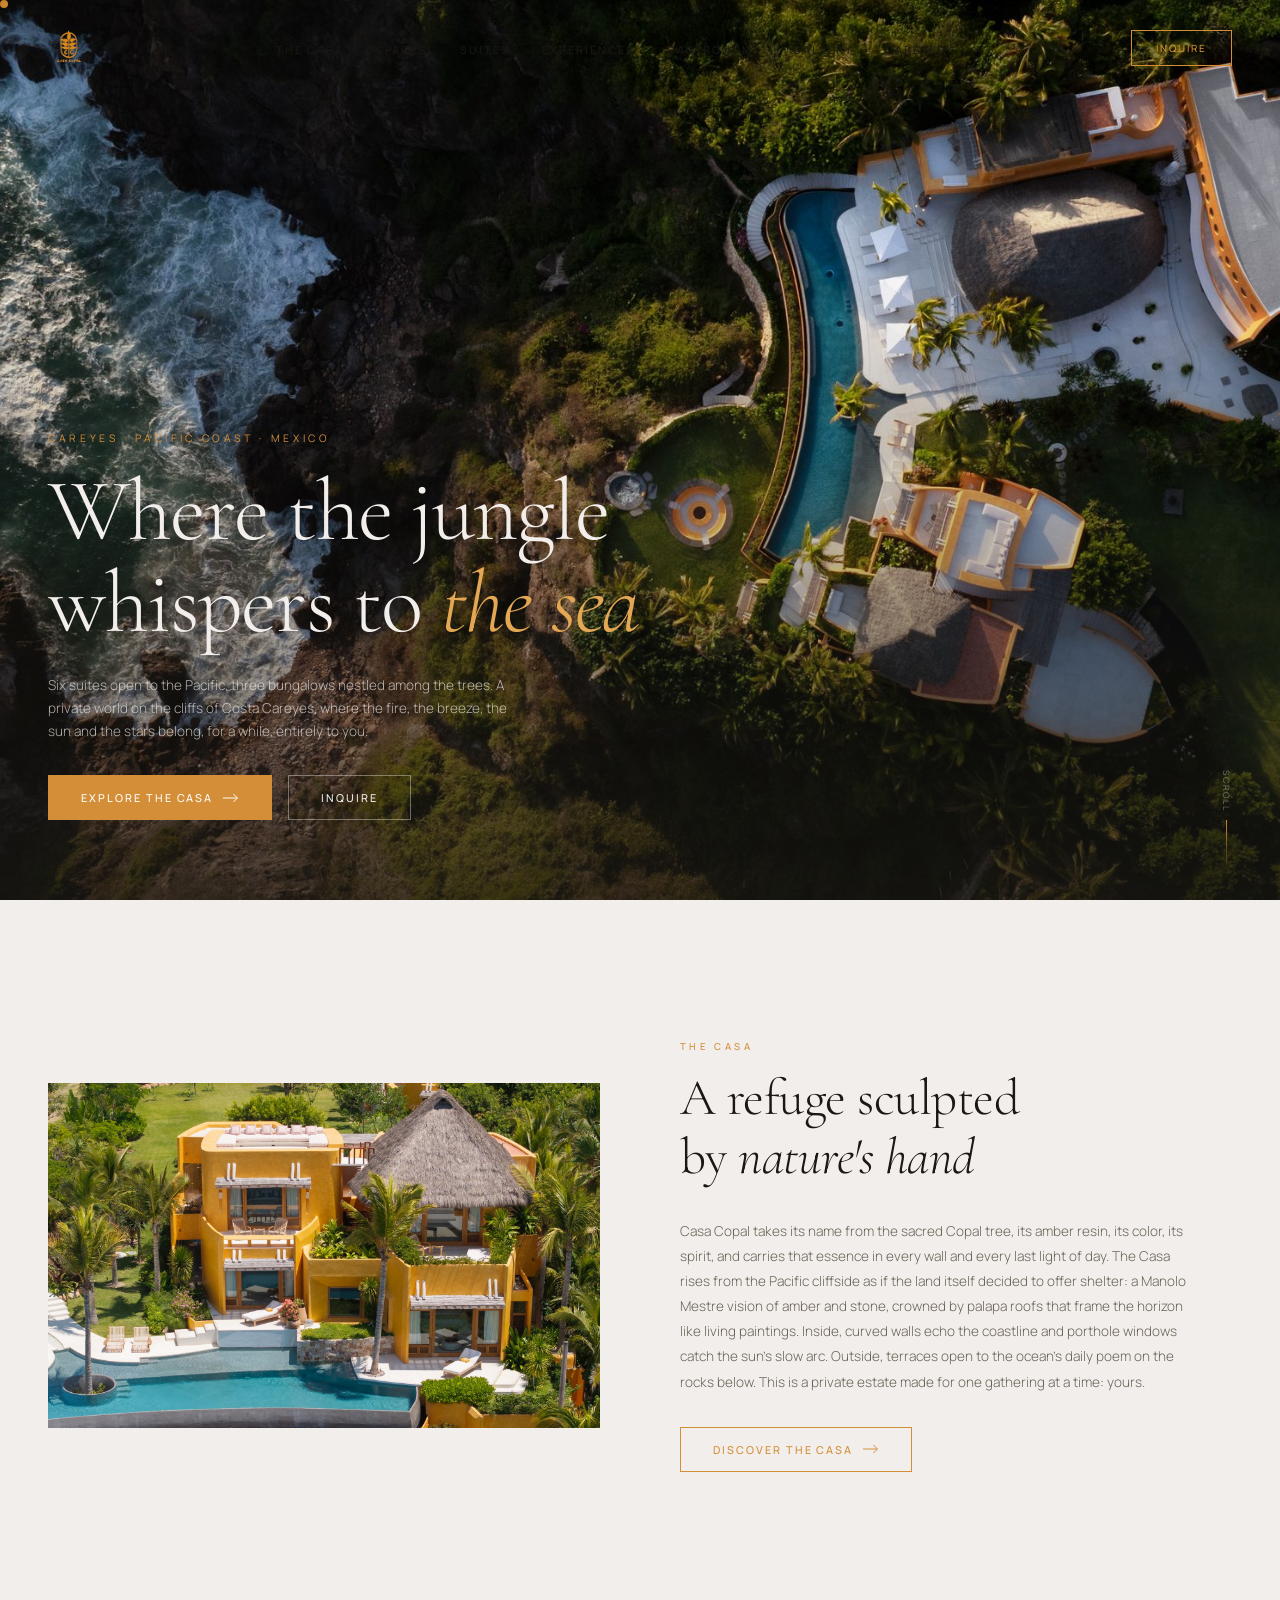
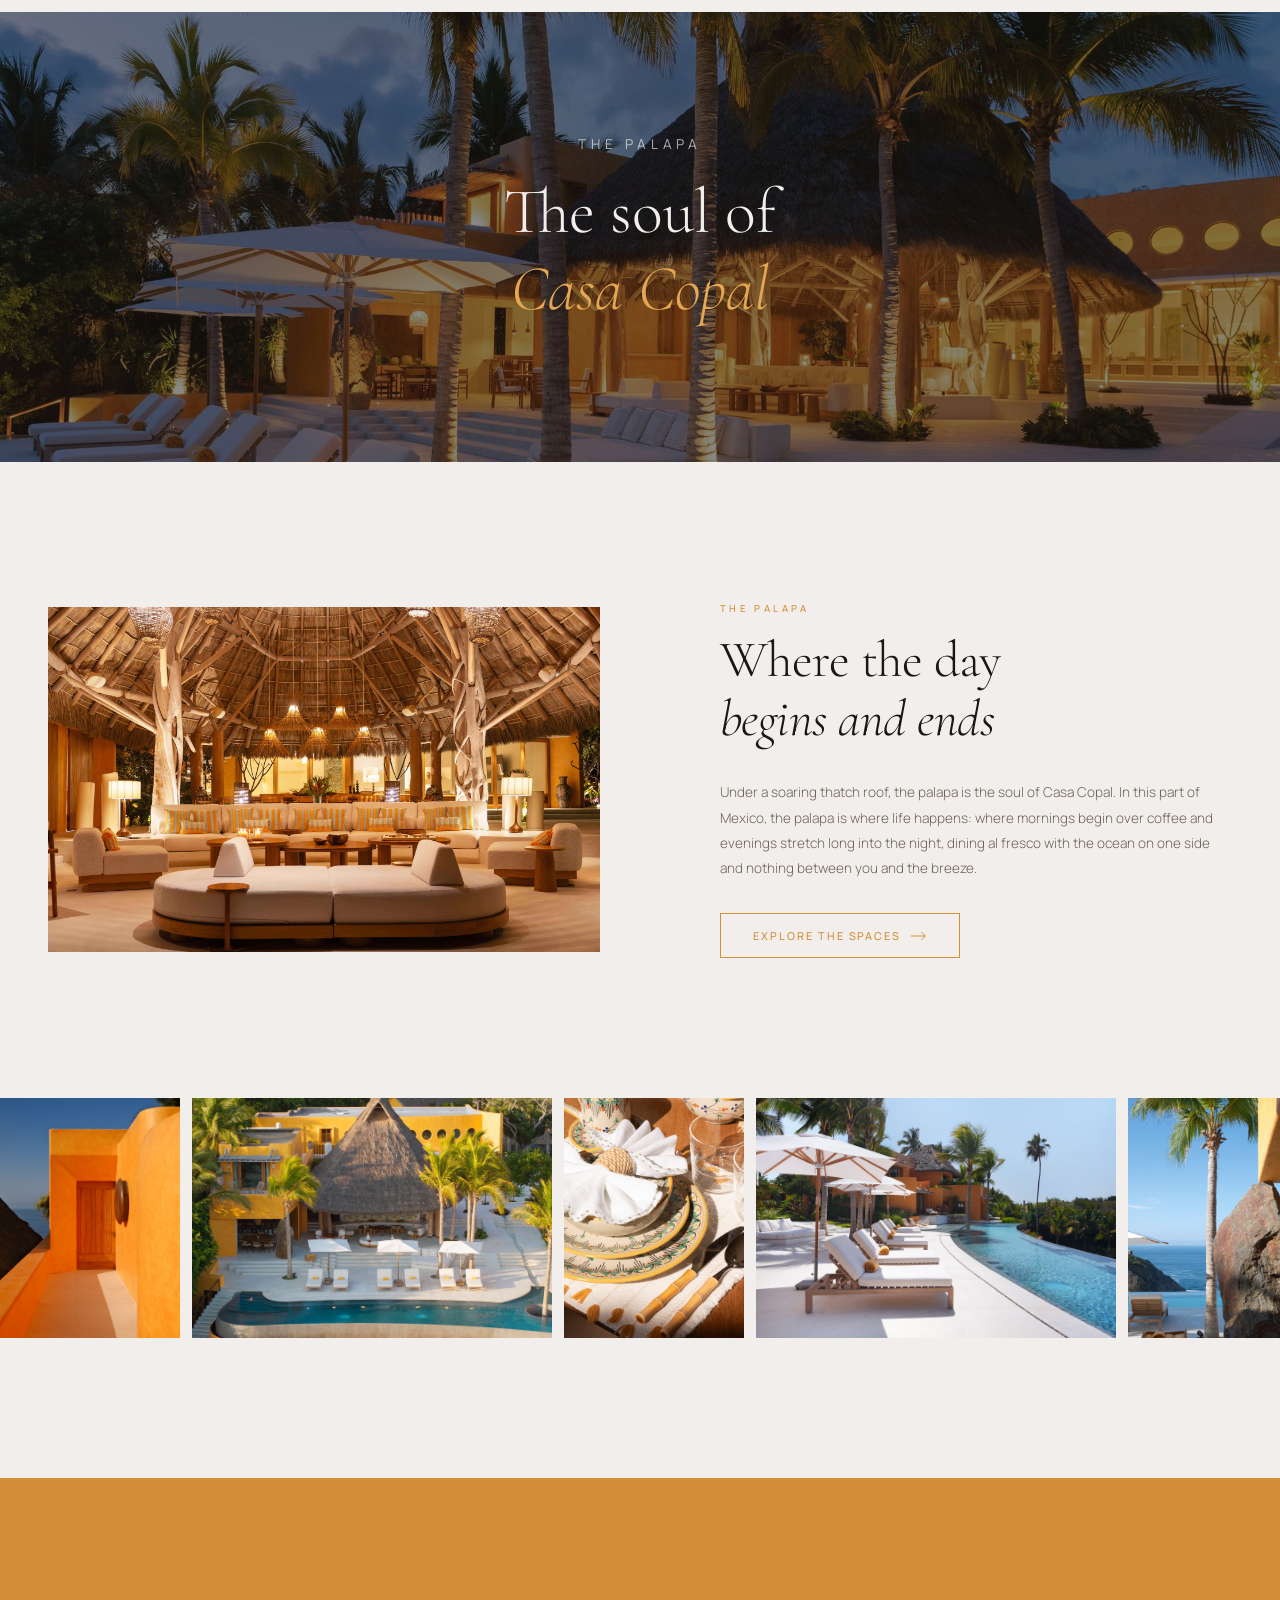
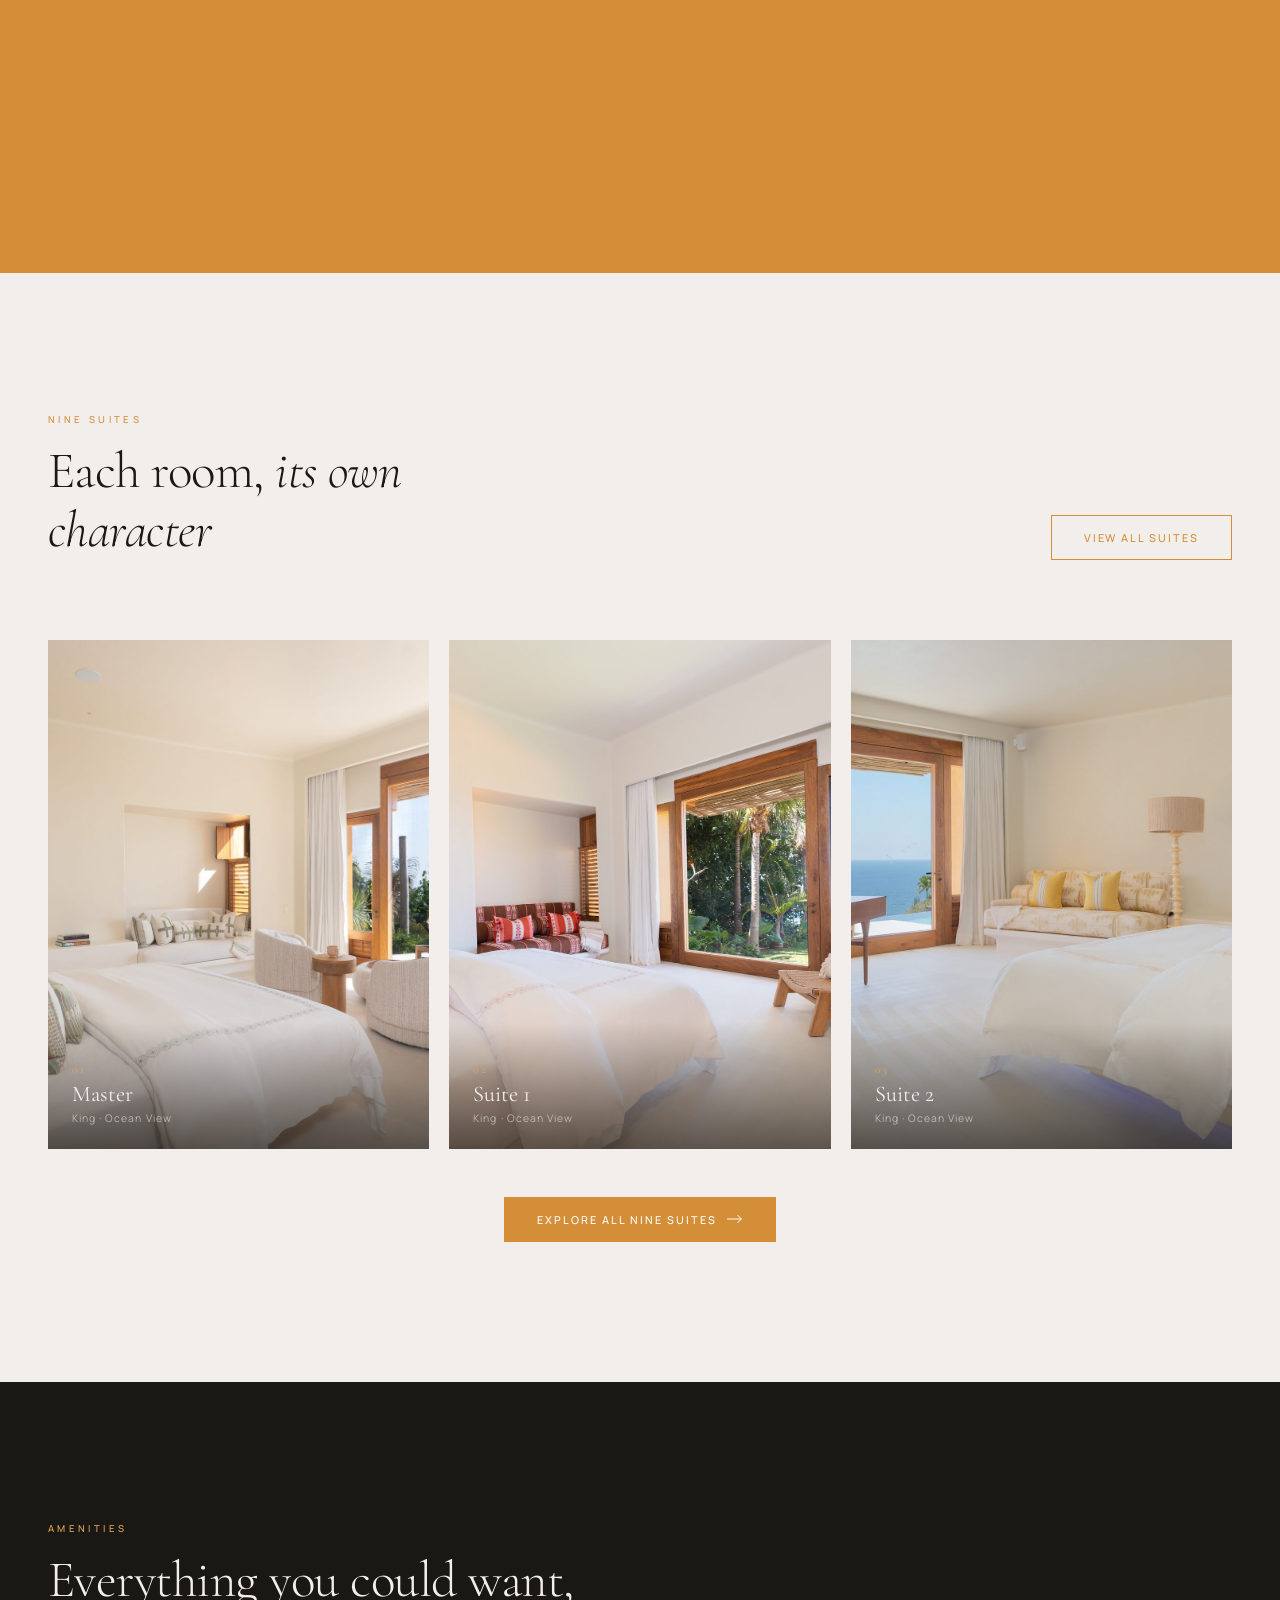
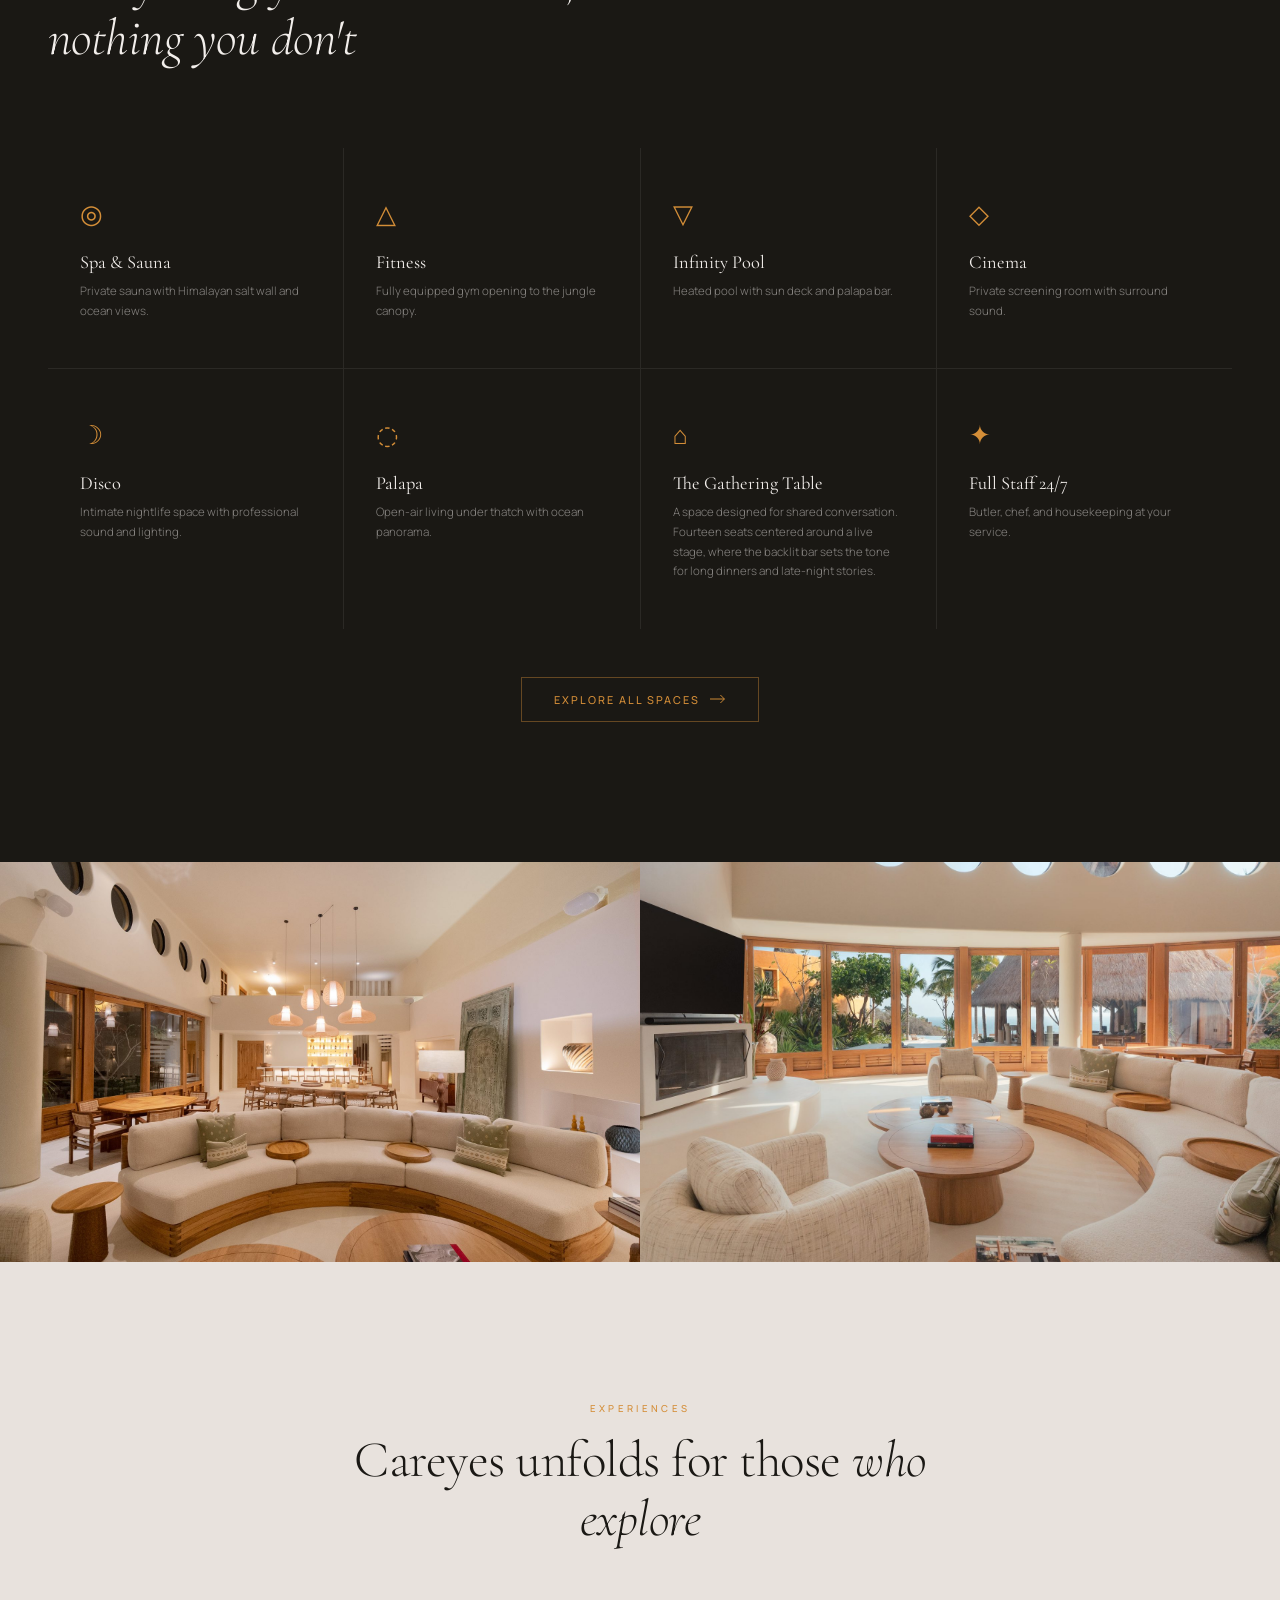
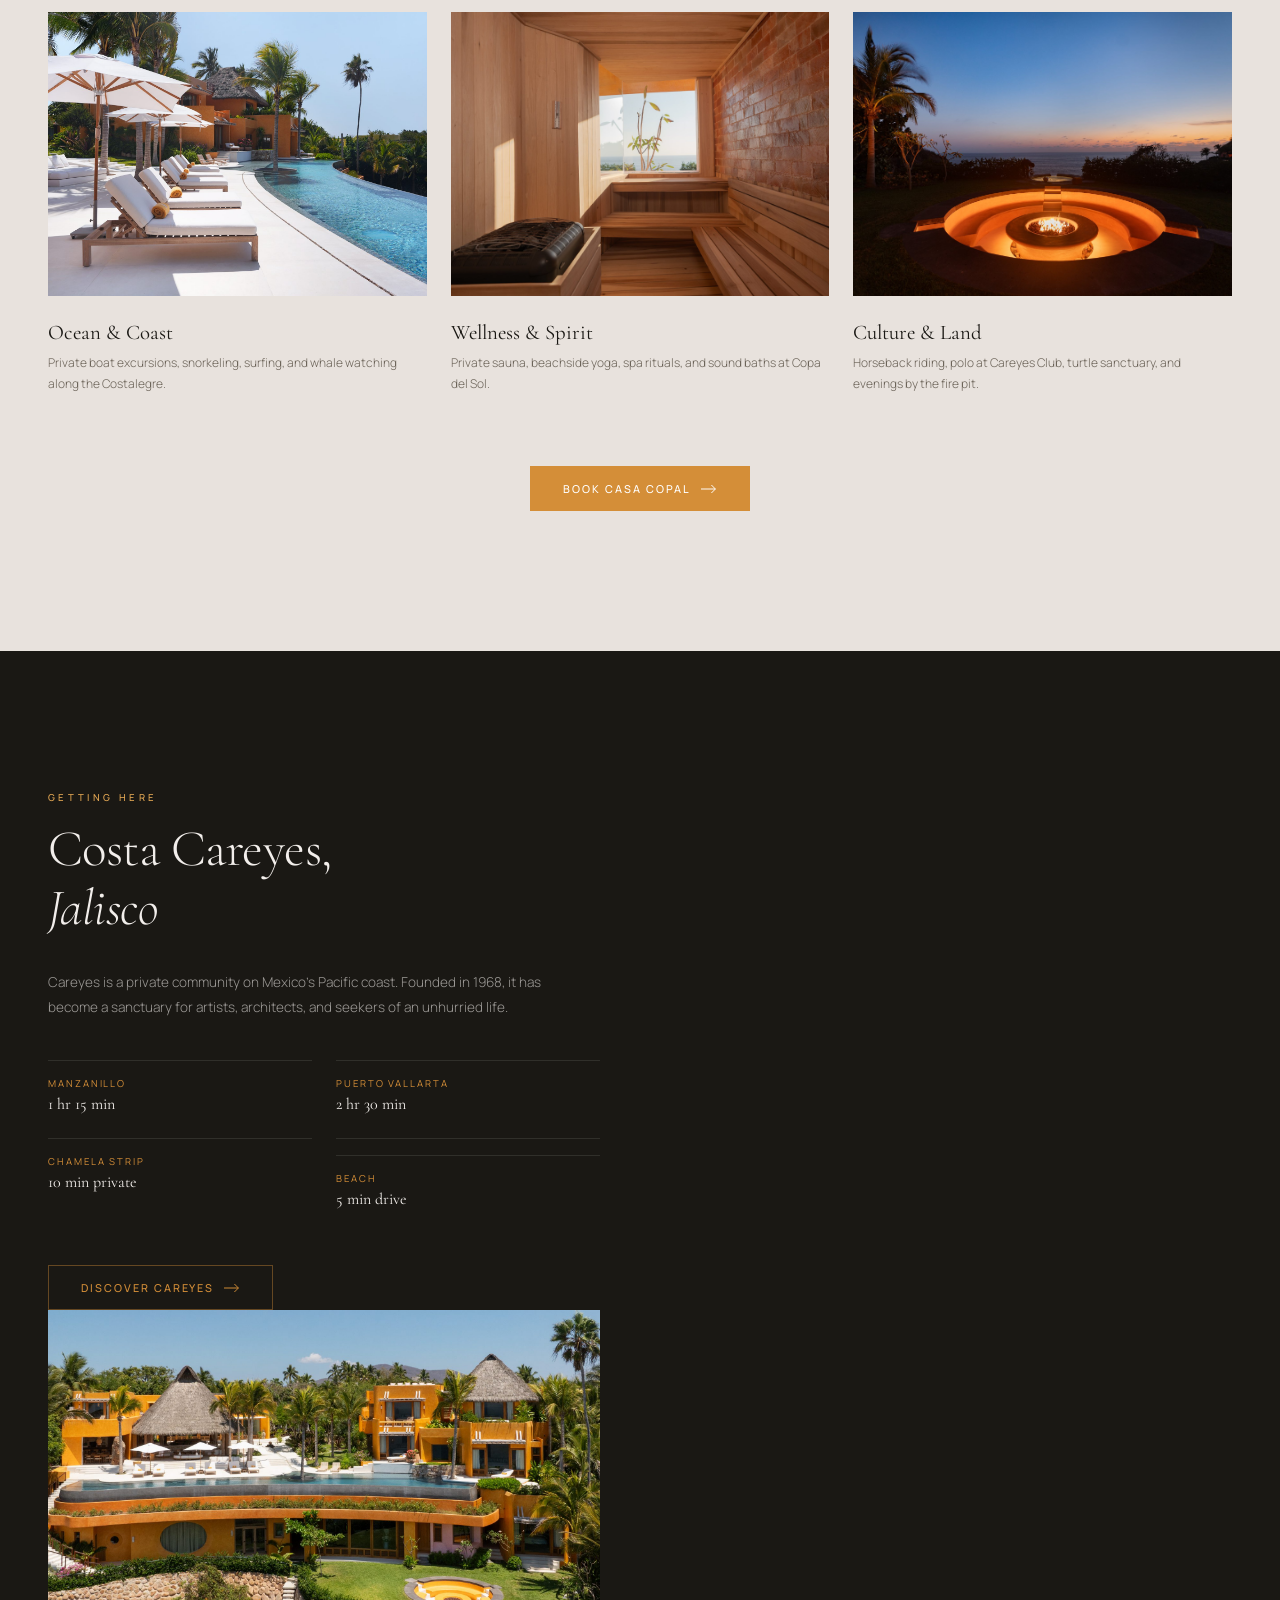
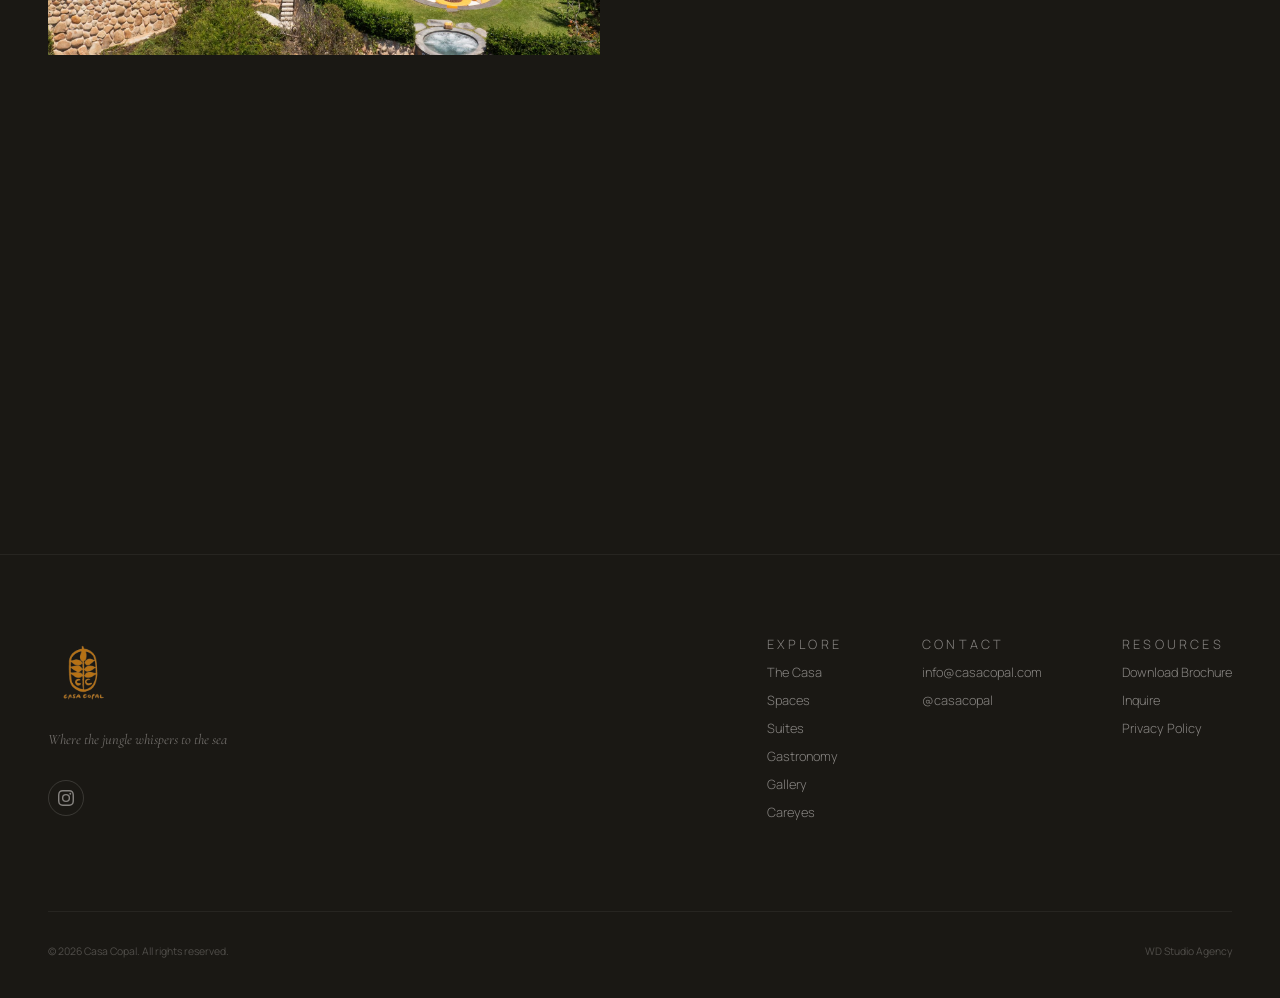
==== commit c82fdc90: "Optimizacion de imagenes (256MB a 39MB), lazy loading y fix de galeria reveal" ====
--- a/index.html
+++ b/index.html
@@ -69,7 +69,7 @@
 </section>
 
   <section class="section"><div class="intro">
-    <div class="intro-image horizontal reveal"><img src="images/compressed_DJI_20260331132521_0191_D.jpg" alt="Casa Copal facade with pool"></div>
+    <div class="intro-image horizontal reveal"><img loading="lazy" src="images/compressed_DJI_20260331132521_0191_D.jpg" alt="Casa Copal facade with pool"></div>
     <div class="intro-text reveal">
       <p class="section-eyebrow">The Casa</p>
       <h2 class="section-title">A refuge sculpted<br>by <em>nature's hand</em></h2>
@@ -79,7 +79,7 @@
   </div></section>
 
   <!-- ── THE PALAPA ── -->
-  <div class="mini-hero"><img src="images/palapa-pool.jpg" alt="The Palapa at Casa Copal"><div class="mini-hero-overlay"></div><div class="mini-hero-content"><p class="hero-eyebrow">The Palapa</p><h2>The soul of<br><em>Casa Copal</em></h2></div></div>
+  <div class="mini-hero"><img loading="lazy" src="images/palapa-pool.jpg" alt="The Palapa at Casa Copal"><div class="mini-hero-overlay"></div><div class="mini-hero-content"><p class="hero-eyebrow">The Palapa</p><h2>The soul of<br><em>Casa Copal</em></h2></div></div>
 
   <section class="section"><div class="intro" style="direction:rtl">
     <div class="intro-text reveal" style="direction:ltr;padding-left:40px;padding-right:0">
@@ -88,7 +88,7 @@
       <p class="section-body">Under a soaring thatch roof, the palapa is the soul of Casa Copal. In this part of Mexico, the palapa is where life happens: where mornings begin over coffee and evenings stretch long into the night, dining al fresco with the ocean on one side and nothing between you and the breeze.</p>
       <div class="btn-group"><a href="#" class="btn-outline" onclick="showPage('spaces');return false">Explore the Spaces <svg class="arrow-svg" width="16" height="10" viewBox="0 0 20 12" fill="none"><path d="M0 6h18m0 0l-5-5m5 5l-5 5" stroke="currentColor" stroke-width="1.2"/></svg></a></div>
     </div>
-    <div class="intro-image horizontal reveal" style="direction:ltr"><img src="images/palapa1.jpg" alt="The Palapa at sunset"></div>
+    <div class="intro-image horizontal reveal" style="direction:ltr"><img loading="lazy" src="images/palapa1.jpg" alt="The Palapa at sunset"></div>
   </div></section>
 
   
@@ -96,27 +96,27 @@
   <button class="car-arrow prev" id="stripPrev" aria-label="Previous"><svg viewBox="0 0 20 12" fill="none"><path d="M20 6H2m0 0l5-5M2 6l5 5" stroke="currentColor" stroke-width="1.2"/></svg></button>
   <button class="car-arrow next" id="stripNext" aria-label="Next"><svg viewBox="0 0 20 12" fill="none"><path d="M0 6h18m0 0l-5-5m5 5l-5 5" stroke="currentColor" stroke-width="1.2"/></svg></button>
   <div class="gallery-strip-inner">
-    <div class="gallery-strip-item h-item"><img src="images/compressed_DSC01602.jpg" alt="Living room"></div>
-    <div class="gallery-strip-item v-item"><img src="images/compressed_DSCF4502.jpg" alt="Amber corridor"></div>
-    <div class="gallery-strip-item h-item"><img src="images/compressed_DJI_20260331192451_0248_D.jpg" alt="Palapa sunset"></div>
-    <div class="gallery-strip-item v-item"><img src="images/compressed_DSC01431.jpg" alt="Table setting"></div>
-    <div class="gallery-strip-item h-item"><img src="images/compressed_DSC01460.jpg" alt="Pool deck"></div>
-    <div class="gallery-strip-item v-item"><img src="images/compressed_DSCF4287.jpg" alt="Rock pool view"></div>
-    <div class="gallery-strip-item h-item"><img src="images/compressed_DSC09821.jpg" alt="Living room detail"></div>
-    <div class="gallery-strip-item h-item"><img src="images/compressed_DSC01544.jpg" alt="Rooftop daybed"></div>
-    <div class="gallery-strip-item v-item"><img src="images/compressed_DSCF4198.jpg" alt="Shrimp tacos"></div>
-    <div class="gallery-strip-item h-item"><img src="images/compressed_DSC09891.jpg" alt="Intimate lounge"></div>
+    <div class="gallery-strip-item h-item"><img loading="lazy" src="images/compressed_DSC01602.jpg" alt="Living room"></div>
+    <div class="gallery-strip-item v-item"><img loading="lazy" src="images/compressed_DSCF4502.jpg" alt="Amber corridor"></div>
+    <div class="gallery-strip-item h-item"><img loading="lazy" src="images/compressed_DJI_20260331192451_0248_D.jpg" alt="Palapa sunset"></div>
+    <div class="gallery-strip-item v-item"><img loading="lazy" src="images/compressed_DSC01431.jpg" alt="Table setting"></div>
+    <div class="gallery-strip-item h-item"><img loading="lazy" src="images/compressed_DSC01460.jpg" alt="Pool deck"></div>
+    <div class="gallery-strip-item v-item"><img loading="lazy" src="images/compressed_DSCF4287.jpg" alt="Rock pool view"></div>
+    <div class="gallery-strip-item h-item"><img loading="lazy" src="images/compressed_DSC09821.jpg" alt="Living room detail"></div>
+    <div class="gallery-strip-item h-item"><img loading="lazy" src="images/compressed_DSC01544.jpg" alt="Rooftop daybed"></div>
+    <div class="gallery-strip-item v-item"><img loading="lazy" src="images/compressed_DSCF4198.jpg" alt="Shrimp tacos"></div>
+    <div class="gallery-strip-item h-item"><img loading="lazy" src="images/compressed_DSC09891.jpg" alt="Intimate lounge"></div>
     <!-- duplicate for loop -->
-    <div class="gallery-strip-item h-item"><img src="images/compressed_DSC01602.jpg" alt="Living room"></div>
-    <div class="gallery-strip-item v-item"><img src="images/compressed_DSCF4502.jpg" alt="Amber corridor"></div>
-    <div class="gallery-strip-item h-item"><img src="images/compressed_DJI_20260331192451_0248_D.jpg" alt="Palapa sunset"></div>
-    <div class="gallery-strip-item v-item"><img src="images/compressed_DSC01431.jpg" alt="Table setting"></div>
-    <div class="gallery-strip-item h-item"><img src="images/compressed_DSC01460.jpg" alt="Pool deck"></div>
-    <div class="gallery-strip-item v-item"><img src="images/compressed_DSCF4287.jpg" alt="Rock pool view"></div>
-    <div class="gallery-strip-item h-item"><img src="images/compressed_DSC09821.jpg" alt="Living room detail"></div>
-    <div class="gallery-strip-item h-item"><img src="images/compressed_DSC01544.jpg" alt="Rooftop daybed"></div>
-    <div class="gallery-strip-item v-item"><img src="images/compressed_DSCF4198.jpg" alt="Shrimp tacos"></div>
-    <div class="gallery-strip-item h-item"><img src="images/compressed_DSC09891.jpg" alt="Intimate lounge"></div>
+    <div class="gallery-strip-item h-item"><img loading="lazy" src="images/compressed_DSC01602.jpg" alt="Living room"></div>
+    <div class="gallery-strip-item v-item"><img loading="lazy" src="images/compressed_DSCF4502.jpg" alt="Amber corridor"></div>
+    <div class="gallery-strip-item h-item"><img loading="lazy" src="images/compressed_DJI_20260331192451_0248_D.jpg" alt="Palapa sunset"></div>
+    <div class="gallery-strip-item v-item"><img loading="lazy" src="images/compressed_DSC01431.jpg" alt="Table setting"></div>
+    <div class="gallery-strip-item h-item"><img loading="lazy" src="images/compressed_DSC01460.jpg" alt="Pool deck"></div>
+    <div class="gallery-strip-item v-item"><img loading="lazy" src="images/compressed_DSCF4287.jpg" alt="Rock pool view"></div>
+    <div class="gallery-strip-item h-item"><img loading="lazy" src="images/compressed_DSC09821.jpg" alt="Living room detail"></div>
+    <div class="gallery-strip-item h-item"><img loading="lazy" src="images/compressed_DSC01544.jpg" alt="Rooftop daybed"></div>
+    <div class="gallery-strip-item v-item"><img loading="lazy" src="images/compressed_DSCF4198.jpg" alt="Shrimp tacos"></div>
+    <div class="gallery-strip-item h-item"><img loading="lazy" src="images/compressed_DSC09891.jpg" alt="Intimate lounge"></div>
   </div></div>
 
   <div class="amber-divider">
@@ -127,9 +127,9 @@
   <section class="section">
     <div class="suites-header reveal"><div><p class="section-eyebrow">Nine Suites</p><h2 class="section-title">Each room, <em>its own character</em></h2></div><a href="#" class="btn-outline" onclick="showPage('suites');return false">View All Suites</a></div>
     <div class="suites-grid">
-      <div class="suite-card reveal" onclick="showPage('suite1')"><div class="suite-card-image"><img src="images/compressed_DSC09760.jpg" alt="Master"><div class="suite-card-overlay"><p class="suite-card-number">01</p><h3 class="suite-card-name">Master</h3><p class="suite-card-detail">King · Ocean View</p></div></div></div>
-      <div class="suite-card reveal" onclick="showPage('suite2')"><div class="suite-card-image"><img src="images/compressed_DSC03877.jpg" alt="Suite 1"><div class="suite-card-overlay"><p class="suite-card-number">02</p><h3 class="suite-card-name">Suite 1</h3><p class="suite-card-detail">King · Ocean View</p></div></div></div>
-      <div class="suite-card reveal" onclick="showPage('suite5')"><div class="suite-card-image"><img src="images/compressed_DSC041792.jpg" alt="Suite 2"><div class="suite-card-overlay"><p class="suite-card-number">03</p><h3 class="suite-card-name">Suite 2</h3><p class="suite-card-detail">King · Ocean View</p></div></div></div>
+      <div class="suite-card reveal" onclick="showPage('suite1')"><div class="suite-card-image"><img loading="lazy" src="images/compressed_DSC09760.jpg" alt="Master"><div class="suite-card-overlay"><p class="suite-card-number">01</p><h3 class="suite-card-name">Master</h3><p class="suite-card-detail">King · Ocean View</p></div></div></div>
+      <div class="suite-card reveal" onclick="showPage('suite2')"><div class="suite-card-image"><img loading="lazy" src="images/compressed_DSC03877.jpg" alt="Suite 1"><div class="suite-card-overlay"><p class="suite-card-number">02</p><h3 class="suite-card-name">Suite 1</h3><p class="suite-card-detail">King · Ocean View</p></div></div></div>
+      <div class="suite-card reveal" onclick="showPage('suite5')"><div class="suite-card-image"><img loading="lazy" src="images/compressed_DSC041792.jpg" alt="Suite 2"><div class="suite-card-overlay"><p class="suite-card-number">03</p><h3 class="suite-card-name">Suite 2</h3><p class="suite-card-detail">King · Ocean View</p></div></div></div>
     </div>
     <div style="text-align:center;margin-top:48px" class="reveal"><a href="#" class="btn-primary" onclick="showPage('suites');return false">Explore All Nine Suites <svg class="arrow-svg" width="16" height="10" viewBox="0 0 20 12" fill="none"><path d="M0 6h18m0 0l-5-5m5 5l-5 5" stroke="currentColor" stroke-width="1.2"/></svg></a></div>
   </section>
@@ -151,17 +151,17 @@
   </section>
 
   <div class="dual-image">
-    <div class="dual-image-item"><img src="images/compressed_DSC02269.jpg" alt="Living room evening"></div>
-    <div class="dual-image-item"><img src="images/compressed_DSC09852.jpg" alt="Living room with fireplace"></div>
+    <div class="dual-image-item"><img loading="lazy" src="images/compressed_DSC02269.jpg" alt="Living room evening"></div>
+    <div class="dual-image-item"><img loading="lazy" src="images/compressed_DSC09852.jpg" alt="Living room with fireplace"></div>
   </div>
 
   <section class="section experiences">
     <div class="experiences-inner">
       <div class="experiences-header reveal"><p class="section-eyebrow">Experiences</p><h2 class="section-title">Careyes unfolds for those <em>who explore</em></h2></div>
       <div class="experiences-cards">
-        <div class="exp-card reveal" onclick="showPage('ocean')"><div class="exp-card-image horizontal"><img src="images/compressed_DSC01460.jpg" alt="Pool and ocean"></div><div class="exp-card-content"><h3 class="exp-card-title">Ocean & Coast</h3><p class="exp-card-desc">Private boat excursions, snorkeling, surfing, and whale watching along the Costalegre.</p></div></div>
-        <div class="exp-card reveal" onclick="showPage('wellness')"><div class="exp-card-image horizontal"><img src="images/compressed_DSC02051.jpg" alt="Sauna wellness"></div><div class="exp-card-content"><h3 class="exp-card-title">Wellness & Spirit</h3><p class="exp-card-desc">Private sauna, beachside yoga, spa rituals, and sound baths at Copa del Sol.</p></div></div>
-        <div class="exp-card reveal" onclick="showPage('culture')"><div class="exp-card-image horizontal"><img src="images/compressed_DSC02137.jpg" alt="Fire pit evening"></div><div class="exp-card-content"><h3 class="exp-card-title">Culture & Land</h3><p class="exp-card-desc">Horseback riding, polo at Careyes Club, turtle sanctuary, and evenings by the fire pit.</p></div></div>
+        <div class="exp-card reveal" onclick="showPage('ocean')"><div class="exp-card-image horizontal"><img loading="lazy" src="images/compressed_DSC01460.jpg" alt="Pool and ocean"></div><div class="exp-card-content"><h3 class="exp-card-title">Ocean & Coast</h3><p class="exp-card-desc">Private boat excursions, snorkeling, surfing, and whale watching along the Costalegre.</p></div></div>
+        <div class="exp-card reveal" onclick="showPage('wellness')"><div class="exp-card-image horizontal"><img loading="lazy" src="images/compressed_DSC02051.jpg" alt="Sauna wellness"></div><div class="exp-card-content"><h3 class="exp-card-title">Wellness & Spirit</h3><p class="exp-card-desc">Private sauna, beachside yoga, spa rituals, and sound baths at Copa del Sol.</p></div></div>
+        <div class="exp-card reveal" onclick="showPage('culture')"><div class="exp-card-image horizontal"><img loading="lazy" src="images/compressed_DSC02137.jpg" alt="Fire pit evening"></div><div class="exp-card-content"><h3 class="exp-card-title">Culture & Land</h3><p class="exp-card-desc">Horseback riding, polo at Careyes Club, turtle sanctuary, and evenings by the fire pit.</p></div></div>
       </div>
       <div style="text-align:center;margin-top:48px" class="reveal"><a href="#" class="btn-primary" onclick="showPage('contact');return false">Book Casa Copal <svg class="arrow-svg" width="16" height="10" viewBox="0 0 20 12" fill="none"><path d="M0 6h18m0 0l-5-5m5 5l-5 5" stroke="currentColor" stroke-width="1.2"/></svg></a></div>
     </div>
@@ -174,7 +174,7 @@
         <div class="location-details"><div class="location-detail"><p class="location-detail-label">Manzanillo</p><p class="location-detail-value">1 hr 15 min</p></div><div class="location-detail"><p class="location-detail-label">Puerto Vallarta</p><p class="location-detail-value">2 hr 30 min</p></div><div class="location-detail"><p class="location-detail-label">Chamela Strip</p><p class="location-detail-value">10 min private</p></div><div class="location-detail"><div class="location-detail"><p class="location-detail-label">Beach</p><p class="location-detail-value">5 min drive</p></div></div>
         <div class="btn-group"><a href="#" class="btn-dark" onclick="showPage('careyes');return false">Discover Careyes <svg class="arrow-svg" width="16" height="10" viewBox="0 0 20 12" fill="none"><path d="M0 6h18m0 0l-5-5m5 5l-5 5" stroke="currentColor" stroke-width="1.2"/></svg></a></div>
       </div>
-      <div class="location-image reveal"><img src="images/compressed_DJI_20260331134333_0214_D.jpg" alt="Full property aerial"></div>
+      <div class="location-image reveal"><img loading="lazy" src="images/compressed_DJI_20260331134333_0214_D.jpg" alt="Full property aerial"></div>
       <div style="margin-top:48px;border-radius:4px;overflow:hidden;aspect-ratio:16/9" class="reveal">
         <iframe src="https://www.google.com/maps/embed?pb=!1m18!1m12!1m3!1d60486.08!2d-104.85!3d19.43!2m3!1f0!2f0!3f0!3m2!1i1024!2i768!4f13.1!3m3!1m2!1s0x842571c4a5b6d9ef%3A0x1c2f59a0a0f7e5b0!2sCosta%20Careyes%2C%20Jal.%2C%20Mexico!5e0!3m2!1sen!2smx!4v1" width="100%" height="100%" style="border:none" allowfullscreen loading="lazy" referrerpolicy="no-referrer-when-downgrade"></iframe>
       </div>
@@ -184,19 +184,19 @@
 
 <!-- ══════════════════════════════════════════ THE HOUSE ══════════════════════════════════════════ -->
 <div class="page-section" id="page-house">
-  <div class="mini-hero"><img src="images/compressed_DJI_20260331134333_0214_D.jpg" alt="Casa Copal full property"><div class="mini-hero-overlay"></div><div class="mini-hero-content"><p class="hero-eyebrow">Casa Copal</p><h2>An architectural poem in<br><em>amber and stone</em></h2></div></div>
+  <div class="mini-hero"><img loading="lazy" src="images/compressed_DJI_20260331134333_0214_D.jpg" alt="Casa Copal full property"><div class="mini-hero-overlay"></div><div class="mini-hero-content"><p class="hero-eyebrow">Casa Copal</p><h2>An architectural poem in<br><em>amber and stone</em></h2></div></div>
   <section class="section"><div class="intro">
     <div class="intro-text reveal" style="padding-right:40px"><p class="section-eyebrow">The Casa</p><h2 class="section-title">Where architecture<br>surrenders to <em>landscape</em></h2>
       <p class="section-body">Casa Copal is a nine-suite private estate perched on the cliffs of Costa Careyes. Its amber-hued walls rise organically from the landscape, crowned by traditional palapa roofs that frame the Pacific like living paintings.</p>
       <p class="section-body" style="margin-top:20px">Inside, curved sofas mirror the coastline. Porthole windows echo the nautical spirit of the coast. Every piece of furniture has been crafted by local artisans — from the teak dining table to the hand-woven ratán lamps.</p>
       <div class="btn-group"><a href="#" class="btn-outline" onclick="showPage('spaces');return false">Explore the Spaces <svg class="arrow-svg" width="16" height="10" viewBox="0 0 20 12" fill="none"><path d="M0 6h18m0 0l-5-5m5 5l-5 5" stroke="currentColor" stroke-width="1.2"/></svg></a><a href="#" class="btn-primary" onclick="showPage('contact');return false">Book Casa Copal</a></div>
     </div>
-    <div class="intro-image vertical reveal"><img src="images/compressed_DSCF4502.jpg" alt="Amber corridor"></div>
-  </div></section>
-  <div class="dual-image"><div class="dual-image-item"><img src="images/compressed_DSC01602.jpg" alt="Living room day"></div><div class="dual-image-item"><img src="images/compressed_DSC02269.jpg" alt="Living room night"></div></div>
+    <div class="intro-image vertical reveal"><img loading="lazy" src="images/compressed_DSCF4502.jpg" alt="Amber corridor"></div>
+  </div></section>
+  <div class="dual-image"><div class="dual-image-item"><img loading="lazy" src="images/compressed_DSC01602.jpg" alt="Living room day"></div><div class="dual-image-item"><img loading="lazy" src="images/compressed_DSC02269.jpg" alt="Living room night"></div></div>
   <!-- ── THE PALAPA ── -->
   <section class="section"><div class="intro">
-    <div class="intro-image horizontal reveal"><img src="images/palapa-pool.jpg" alt="The Palapa and pool"></div>
+    <div class="intro-image horizontal reveal"><img loading="lazy" src="images/palapa-pool.jpg" alt="The Palapa and pool"></div>
     <div class="intro-text reveal">
       <p class="section-eyebrow">The Palapa</p>
       <h2 class="section-title">Where the day<br><em>begins and ends</em></h2>
@@ -204,57 +204,57 @@
       <div class="btn-group"><a href="#" class="btn-outline" onclick="showPage('spaces');return false">Explore the Spaces <svg class="arrow-svg" width="16" height="10" viewBox="0 0 20 12" fill="none"><path d="M0 6h18m0 0l-5-5m5 5l-5 5" stroke="currentColor" stroke-width="1.2"/></svg></a></div>
     </div>
   </div></section>
-  <section class="section"><div class="intro"><div class="intro-text reveal" style="padding-right:40px"><p class="section-eyebrow">Common Spaces</p><h2 class="section-title">Where conversations<br><em>unfold naturally</em></h2><p class="section-body">A Manolo Mestre masterpiece, and one of the most unexpected rooms on the coast. Massive solid-wood pivot doors swing open beneath a row of porthole windows, dissolving the line between inside and out. Spectacular and special, a room built to gather in, to share stories, to create, and to connect.</p><p class="section-body" style="margin-top:16px">Step outside to the palapa, the true heart of Casa Copal, where life happens under a soaring thatch roof with the ocean on one side and the breeze as your only clock.</p><div class="btn-group"><a href="#" class="btn-outline" onclick="showPage('gallery');return false">View Gallery <svg class="arrow-svg" width="16" height="10" viewBox="0 0 20 12" fill="none"><path d="M0 6h18m0 0l-5-5m5 5l-5 5" stroke="currentColor" stroke-width="1.2"/></svg></a></div></div><div class="intro-image horizontal reveal"><img src="images/compressed_DSC09821.jpg" alt="Living room detail"></div></div></section>
+  <section class="section"><div class="intro"><div class="intro-text reveal" style="padding-right:40px"><p class="section-eyebrow">Common Spaces</p><h2 class="section-title">Where conversations<br><em>unfold naturally</em></h2><p class="section-body">A Manolo Mestre masterpiece, and one of the most unexpected rooms on the coast. Massive solid-wood pivot doors swing open beneath a row of porthole windows, dissolving the line between inside and out. Spectacular and special, a room built to gather in, to share stories, to create, and to connect.</p><p class="section-body" style="margin-top:16px">Step outside to the palapa, the true heart of Casa Copal, where life happens under a soaring thatch roof with the ocean on one side and the breeze as your only clock.</p><div class="btn-group"><a href="#" class="btn-outline" onclick="showPage('gallery');return false">View Gallery <svg class="arrow-svg" width="16" height="10" viewBox="0 0 20 12" fill="none"><path d="M0 6h18m0 0l-5-5m5 5l-5 5" stroke="currentColor" stroke-width="1.2"/></svg></a></div></div><div class="intro-image horizontal reveal"><img loading="lazy" src="images/compressed_DSC09821.jpg" alt="Living room detail"></div></div></section>
   <section class="section" style="padding-top:0"><div class="page-nav" style="max-width:1400px;margin:0 auto"><a href="#" class="page-nav-item" onclick="showPage('home');return false"><span>Previous</span><strong>← Home</strong></a><a href="#" class="page-nav-item" onclick="showPage('spaces');return false"><span>Next</span><strong>Spaces →</strong></a></div></section>
 </div>
 
 <!-- ══════════════════════════════════════════ SPACES ══════════════════════════════════════════ -->
 <div class="page-section" id="page-spaces">
-  <div class="mini-hero"><img src="images/palapa-pool.jpg" alt="Palapa and pool"><div class="mini-hero-overlay"></div><div class="mini-hero-content"><p class="hero-eyebrow">Common Spaces</p><h2>The palapa, the pool, <em>the sunset</em></h2></div></div>
+  <div class="mini-hero"><img loading="lazy" src="images/palapa-pool.jpg" alt="Palapa and pool"><div class="mini-hero-overlay"></div><div class="mini-hero-content"><p class="hero-eyebrow">Common Spaces</p><h2>The palapa, the pool, <em>the sunset</em></h2></div></div>
 
   <section class="section">
     <div class="space-block reveal">
-      <div class="space-image horizontal"><img src="images/palapa-pool.jpg" alt="The Palapa"></div>
+      <div class="space-image horizontal"><img loading="lazy" src="images/palapa-pool.jpg" alt="The Palapa"></div>
     <div><p class="section-eyebrow">The Palapa</p><h2 class="section-title">Where the day<br><em>begins and ends</em></h2><p class="section-body" style="margin-top:24px">Under a soaring thatch roof, the palapa is the soul of Casa Copal. In this part of Mexico, the palapa is where life happens: where mornings begin over coffee and evenings stretch long into the night, dining al fresco with the ocean on one side and nothing between you and the breeze.</p></div>
     </div>
     <div class="space-block reveal">
-      <div class="space-image horizontal"><img src="images/compressed_DSC01602.jpg" alt="Living room"></div>
+      <div class="space-image horizontal"><img loading="lazy" src="images/compressed_DSC01602.jpg" alt="Living room"></div>
       <div><p class="section-eyebrow">Living Room</p><h2 class="section-title">A sculptural space<br>for <em>gathering</em></h2><p class="section-body" style="margin-top:24px">The grand living room is defined by a stylish sofa, a series of porthole windows that track the sun's arc, and curated art pieces. Floor-to-ceiling wood-framed doors open to the terrace, dissolving the line between indoor and outdoor.</p></div>
     </div>
     <div class="space-block reveal">
-      <div class="space-image horizontal"><img src="images/compressed_DSC09861.jpg" alt="Dining and bar"></div>
+      <div class="space-image horizontal"><img loading="lazy" src="images/compressed_DSC09861.jpg" alt="Dining and bar"></div>
       <div><p class="section-eyebrow">The Grand Table</p><h2 class="section-title">One table, <em>eighteen seats</em></h2><p class="section-body" style="margin-top:24px">A single long table, set for eighteen, made for the kind of meal that becomes an evening. Feasts and celebrations, candlelight and conversation, the easy sprawl of a full house sharing one spread. It is epic by design, the center of gravity for every gathering at Casa Copal.</p></div>
     </div>
     <div class="space-block reveal">
-      <div class="space-image horizontal"><img src="images/compressed_DSC01460.jpg" alt="Pool deck"></div>
+      <div class="space-image horizontal"><img loading="lazy" src="images/compressed_DSC01460.jpg" alt="Pool deck"></div>
       <div><p class="section-eyebrow">Infinity Pool</p><h2 class="section-title">Where water meets<br><em>the horizon</em></h2><p class="section-body" style="margin-top:24px">The heated infinity pool stretches toward the Pacific, flanked by teak camastros dressed in white and amber-rolled towels bearing the Casa Copal crest. A palapa bar offers a place to have a good time.</p></div>
     </div>
     <div class="space-block reveal">
-      <div class="space-image horizontal"><img src="images/compressed_DSC02051.jpg" alt="Sauna"></div>
+      <div class="space-image horizontal"><img loading="lazy" src="images/compressed_DSC02051.jpg" alt="Sauna"></div>
       <div><p class="section-eyebrow">Spa & Sauna</p><h2 class="section-title">Himalayan salt,<br><em>Pacific views</em></h2><p class="section-body" style="margin-top:24px">A complete spa within the Casa: steam room, sauna with Himalayan salt wall and panoramic ocean window, a dedicated massage room, and a nail salon. Stillness and ritual, on your own schedule, without ever leaving home.</p></div>
     </div>
     <div class="space-block reveal">
-      <div class="space-image horizontal"><img src="images/compressed_DSC02137.jpg" alt="Fire pit"></div>
+      <div class="space-image horizontal"><img loading="lazy" src="images/compressed_DSC02137.jpg" alt="Fire pit"></div>
       <div><p class="section-eyebrow">Fire Pit</p><h2 class="section-title">Evenings under<br><em>Pacific skies</em></h2><p class="section-body" style="margin-top:24px">A sunken circular fire pit in amber concrete, set above the ocean. Sunset mezcals, stargazing, and stories that last until the early hours.</p></div>
     </div>
     <div class="space-block reveal">
-      <div class="space-image horizontal"><img src="images/sunset-rooftop1.jpg" alt="Rooftop"></div>
+      <div class="space-image horizontal"><img loading="lazy" src="images/sunset-rooftop1.jpg" alt="Rooftop"></div>
       <div><p class="section-eyebrow">The Sunset Terrace</p><h2 class="section-title">The crowning point<br>of <em>the Casa</em></h2><p class="section-body" style="margin-top:24px">A stairway to heaven climbs to the third floor, above the Second Master, to a rooftop open to 360 degrees of Pacific, mountains, and stars. This is where the day is toasted, cocktails in hand as the sun goes down and the sky fills with light.</p></div>
     </div>
     <div class="space-block reveal">
-      <div class="space-image horizontal"><img src="images/gym.jpg" alt="Gym"></div>
+      <div class="space-image horizontal"><img loading="lazy" src="images/gym.jpg" alt="Gym"></div>
       <div><p class="section-eyebrow">Gym</p><h2 class="section-title">State of the art,<br><em>open to the air</em></h2><p class="section-body" style="margin-top:24px">A fully equipped, state-of-the-art gym opening to the tropical air. Keep your rhythm without ever feeling like you have left vacation behind.</p></div>
     </div>
     <div class="space-block reveal">
-      <div class="space-image horizontal"><img src="images/game-room2.jpg" alt="Game Room"></div>
+      <div class="space-image horizontal"><img loading="lazy" src="images/game-room2.jpg" alt="Game Room"></div>
       <div><p class="section-eyebrow">Game Room</p><h2 class="section-title">Friendly rivalry,<br><em>long afternoons</em></h2><p class="section-body" style="margin-top:24px">Pool, ping pong, poker, and skee-ball under one roof. Built for the kind of afternoon where a quick round becomes a tournament.</p></div>
     </div>
     <div class="space-block reveal">
-      <div class="space-image horizontal"><img src="images/DSCF4499.jpg" alt="Bocce Court"></div>
+      <div class="space-image horizontal"><img loading="lazy" src="images/DSCF4499.jpg" alt="Bocce Court"></div>
       <div><p class="section-eyebrow">Bocce Court</p><h2 class="section-title">The French game,<br><em>played properly</em></h2><p class="section-body" style="margin-top:24px">An outdoor bocce court for slow, sociable competition. Played the proper way, with a drink in hand and the coast as your backdrop.</p></div>
     </div>
     <div class="space-block reveal">
-      <div class="space-image horizontal"><img src="images/compressed_DSC01544.jpg" alt="Bungalow Terrace"></div>
+      <div class="space-image horizontal"><img loading="lazy" src="images/compressed_DSC01544.jpg" alt="Bungalow Terrace"></div>
       <div><p class="section-eyebrow">The Bungalow Terrace</p><h2 class="section-title">A stargazing perch<br><em>all its own</em></h2><p class="section-body" style="margin-top:24px">A circular daybed beneath open sky, the garden bungalows' own terrace. Sweeping views of the mountains and the night sky: sunrise, sunset, or simply the stars.</p></div>
     </div>
   </section>
@@ -266,15 +266,15 @@
 
 <!-- ══════════════════════════════════════════ SUITES ══════════════════════════════════════════ -->
 <div class="page-section" id="page-suites">
-  <div class="mini-hero"><img src="images/compressed_DJI_20260331132521_0191_D.jpg" alt="Casa Copal suites facade"><div class="mini-hero-overlay"></div><div class="mini-hero-content"><p class="hero-eyebrow">Nine Suites</p><h2>Each room, <em>its own character</em></h2></div></div>
+  <div class="mini-hero"><img loading="lazy" src="images/compressed_DJI_20260331132521_0191_D.jpg" alt="Casa Copal suites facade"><div class="mini-hero-overlay"></div><div class="mini-hero-content"><p class="hero-eyebrow">Nine Suites</p><h2>Each room, <em>its own character</em></h2></div></div>
   <section class="section"><div style="max-width:1400px;margin:0 auto">
     <p class="section-body reveal" style="margin-bottom:60px;text-align:center;max-width:700px;margin-left:auto;margin-right:auto">Every suite has its own chromatic identity — from indigo blues to emerald greens, coral pinks to golden ambers. Casa Copal is available exclusively as a full-property rental.</p>
     <div class="suites-grid">
-      <div class="suite-card reveal" onclick="showPage('suite9')"><div class="suite-card-image"><img src="images/compressed_DSC04844.jpg" alt="Suite 5"><div class="suite-card-overlay"><p class="suite-card-number">06</p><h3 class="suite-card-name">Suite 5</h3><p class="suite-card-detail">King · Ocean View</p></div></div></div>      <div class="suite-card reveal" onclick="showPage('suite5')"><div class="suite-card-image"><img src="images/compressed_DSC041792.jpg" alt="Suite 2"><div class="suite-card-overlay"><p class="suite-card-number">03</p><h3 class="suite-card-name">Suite 2</h3><p class="suite-card-detail">King · Ocean View</p></div></div></div>
-      <div class="suite-card reveal" onclick="showPage('suite4')"><div class="suite-card-image"><img src="images/compressed_DSC04245.jpg" alt="Suite 3"><div class="suite-card-overlay"><p class="suite-card-number">04</p><h3 class="suite-card-name">Suite 3</h3><p class="suite-card-detail">King · Ocean View</p></div></div></div>
-      <div class="suite-card reveal" onclick="showPage('suite6')"><div class="suite-card-image"><img src="images/compressed_DSC09613.jpg" alt="Bungalow 8"><div class="suite-card-overlay"><p class="suite-card-number">09</p><h3 class="suite-card-name">Bungalow 8</h3><p class="suite-card-detail">King · Garden View</p></div></div></div>      <div class="suite-card reveal" onclick="showPage('suite8')"><div class="suite-card-image"><img src="images/compressed_DSC01496.jpg" alt="Bungalow 6"><div class="suite-card-overlay"><p class="suite-card-number">07</p><h3 class="suite-card-name">Bungalow 6</h3><p class="suite-card-detail">King · Garden View</p></div></div></div>
-      <div class="suite-card reveal" onclick="showPage('suite7')"><div class="suite-card-image"><img src="images/compressed_DSC09428.jpg" alt="Bungalow 7"><div class="suite-card-overlay"><p class="suite-card-number">08</p><h3 class="suite-card-name">Bungalow 7</h3><p class="suite-card-detail">King · Garden View</p></div></div></div>
-      <div class="suite-card reveal" onclick="showPage('suite9')"><div class="suite-card-image"><img src="images/compressed_DSC04844.jpg" alt="Bungalow 8"><div class="suite-card-overlay"><p class="suite-card-number">09</p><h3 class="suite-card-name">Bungalow 8</h3><p class="suite-card-detail">King · Garden View</p></div></div></div>
+      <div class="suite-card reveal" onclick="showPage('suite9')"><div class="suite-card-image"><img loading="lazy" src="images/compressed_DSC04844.jpg" alt="Suite 5"><div class="suite-card-overlay"><p class="suite-card-number">06</p><h3 class="suite-card-name">Suite 5</h3><p class="suite-card-detail">King · Ocean View</p></div></div></div>      <div class="suite-card reveal" onclick="showPage('suite5')"><div class="suite-card-image"><img loading="lazy" src="images/compressed_DSC041792.jpg" alt="Suite 2"><div class="suite-card-overlay"><p class="suite-card-number">03</p><h3 class="suite-card-name">Suite 2</h3><p class="suite-card-detail">King · Ocean View</p></div></div></div>
+      <div class="suite-card reveal" onclick="showPage('suite4')"><div class="suite-card-image"><img loading="lazy" src="images/compressed_DSC04245.jpg" alt="Suite 3"><div class="suite-card-overlay"><p class="suite-card-number">04</p><h3 class="suite-card-name">Suite 3</h3><p class="suite-card-detail">King · Ocean View</p></div></div></div>
+      <div class="suite-card reveal" onclick="showPage('suite6')"><div class="suite-card-image"><img loading="lazy" src="images/compressed_DSC09613.jpg" alt="Bungalow 8"><div class="suite-card-overlay"><p class="suite-card-number">09</p><h3 class="suite-card-name">Bungalow 8</h3><p class="suite-card-detail">King · Garden View</p></div></div></div>      <div class="suite-card reveal" onclick="showPage('suite8')"><div class="suite-card-image"><img loading="lazy" src="images/compressed_DSC01496.jpg" alt="Bungalow 6"><div class="suite-card-overlay"><p class="suite-card-number">07</p><h3 class="suite-card-name">Bungalow 6</h3><p class="suite-card-detail">King · Garden View</p></div></div></div>
+      <div class="suite-card reveal" onclick="showPage('suite7')"><div class="suite-card-image"><img loading="lazy" src="images/compressed_DSC09428.jpg" alt="Bungalow 7"><div class="suite-card-overlay"><p class="suite-card-number">08</p><h3 class="suite-card-name">Bungalow 7</h3><p class="suite-card-detail">King · Garden View</p></div></div></div>
+      <div class="suite-card reveal" onclick="showPage('suite9')"><div class="suite-card-image"><img loading="lazy" src="images/compressed_DSC04844.jpg" alt="Bungalow 8"><div class="suite-card-overlay"><p class="suite-card-number">09</p><h3 class="suite-card-name">Bungalow 8</h3><p class="suite-card-detail">King · Garden View</p></div></div></div>
     </div>
     <div style="text-align:center;margin-top:60px" class="reveal"><a href="#" class="btn-primary" onclick="showPage('contact');return false">Book Casa Copal <svg class="arrow-svg" width="16" height="10" viewBox="0 0 20 12" fill="none"><path d="M0 6h18m0 0l-5-5m5 5l-5 5" stroke="currentColor" stroke-width="1.2"/></svg></a></div>
     <div class="page-nav"><a href="#" class="page-nav-item" onclick="showPage('spaces');return false"><span>Previous</span><strong>← Spaces</strong></a><a href="#" class="page-nav-item" onclick="showPage('gastronomy');return false"><span>Next</span><strong>Gastronomy →</strong></a></div>
@@ -282,17 +282,17 @@
 </div>
 
 <!-- SUITE DETAIL PAGES -->
-<div class="page-section" id="page-suite1"><div style="height:100px"></div><section class="section"><div class="suite-detail"><a href="#" class="text-link suite-back" onclick="showPage('suites');return false"><svg width="20" height="12" viewBox="0 0 20 12" fill="none" style="transform:rotate(180deg)"><path d="M0 6h18m0 0l-5-5m5 5l-5 5" stroke="currentColor" stroke-width="1.2"/></svg> All Suites</a><div class="suite-detail-hero reveal"><img src="images/compressed_DSC09760.jpg" alt="Master"></div><div class="suite-detail-grid"><div class="reveal"><p class="section-eyebrow">01</p><h2 class="section-title">Master</h2><p class="section-body" style="margin-top:24px">The largest room in the Casa. On the ground level, opening directly to the ocean, the Master holds his-and-hers closets and two separate bathrooms: hers with a soaking tub and shower, his with both an indoor and an outdoor shower. An adjoining en-suite room serves as a private office or nursery. Step from your own deck straight into the infinity pool. Dressed in sage and olive, the room brings the jungle indoors.</p><p class="section-body" style="margin-top:16px">King Bed · Ocean View · His &amp; Hers Bathrooms · Pool Access · Outdoor Shower · AC · Smart TV</p><div class="btn-group"><a href="#" class="btn-primary" onclick="showPage('contact');return false">Book Casa Copal <svg class="arrow-svg" width="16" height="10" viewBox="0 0 20 12" fill="none"><path d="M0 6h18m0 0l-5-5m5 5l-5 5" stroke="currentColor" stroke-width="1.2"/></svg></a></div></div><div class="suite-detail-images reveal"><div class="sd-img"><img src="images/compressed_DSC01388.jpg" alt="Master angle 2"></div><div class="sd-img"><img src="images/compressed_DSC09760.jpg" alt="Master angle 3"></div><div class="sd-img"><img src="images/compressed_DSC04701.jpg" alt="Master angle 4"></div><div class="sd-img"><img src="images/compressed_DSC09760.jpg" alt="Master angle 5"></div></div></div></div></section></div>
-<div class="page-section" id="page-suite2"><div style="height:100px"></div><section class="section"><div class="suite-detail"><a href="#" class="text-link suite-back" onclick="showPage('suites');return false"><svg width="20" height="12" viewBox="0 0 20 12" fill="none" style="transform:rotate(180deg)"><path d="M0 6h18m0 0l-5-5m5 5l-5 5" stroke="currentColor" stroke-width="1.2"/></svg> All Suites</a><div class="suite-detail-hero reveal"><img src="images/compressed_DSC03877.jpg" alt="Suite 1"></div><div class="suite-detail-grid"><div class="reveal"><p class="section-eyebrow">02</p><h2 class="section-title">Suite 1</h2><p class="section-body" style="margin-top:24px">Upper level, with the kind of sweeping Pacific views only the second floor can offer. Dressed in indigo, with hand-embroidered Mexican textiles, artisanal rattan pendant lamps, and a marble-top writing desk facing the sea.</p><p class="section-body" style="margin-top:16px">King Bed · Ocean View · Private Terrace · Outdoor Shower · Ensuite · AC · Smart TV</p><div class="btn-group"><a href="#" class="btn-primary" onclick="showPage('contact');return false">Book Casa Copal <svg class="arrow-svg" width="16" height="10" viewBox="0 0 20 12" fill="none"><path d="M0 6h18m0 0l-5-5m5 5l-5 5" stroke="currentColor" stroke-width="1.2"/></svg></a></div></div><div class="suite-detail-images reveal"><div class="sd-img"><img src="images/compressed_DSC02098.jpg" alt="Suite 1 angle 2"></div><div class="sd-img"><img src="images/compressed_DSC03877.jpg" alt="Suite 1 angle 3"></div><div class="sd-img"><img src="images/compressed_DSC03924.jpg" alt="Suite 1 angle 4"></div><div class="sd-img"><img src="images/compressed_DSC04795.jpg" alt="Suite 1 angle 5"></div></div></div></div></section></div>
-<div class="page-section" id="page-suite3"><div style="height:100px"></div><section class="section"><div class="suite-detail"><a href="#" class="text-link suite-back" onclick="showPage('suites');return false"><svg width="20" height="12" viewBox="0 0 20 12" fill="none" style="transform:rotate(180deg)"><path d="M0 6h18m0 0l-5-5m5 5l-5 5" stroke="currentColor" stroke-width="1.2"/></svg> All Suites</a><div class="suite-detail-hero reveal"><img src="images/compressed_DSC03768.jpg" alt="Suite 4"></div><div class="suite-detail-grid"><div class="reveal"><p class="section-eyebrow">05</p><h2 class="section-title">Suite 4</h2><p class="section-body" style="margin-top:24px">Perhaps the most charming room of all. On the lower garden level beside the fire pit, jacuzzi, spa, and gym, its connection to the sea is unparalleled. A coral-pink arched doorway opens to a rustic wooden headboard, hand-embroidered linens with red accents, and a woven armchair.</p><p class="section-body" style="margin-top:16px">King Bed · Ocean View · Private Terrace · Outdoor Shower · Ensuite · AC · Smart TV</p><div class="btn-group"><a href="#" class="btn-primary" onclick="showPage('contact');return false">Book Casa Copal <svg class="arrow-svg" width="16" height="10" viewBox="0 0 20 12" fill="none"><path d="M0 6h18m0 0l-5-5m5 5l-5 5" stroke="currentColor" stroke-width="1.2"/></svg></a></div></div><div class="suite-detail-images reveal"><div class="sd-img"><img src="images/compressed_DSC01397.jpg" alt="Suite 4 angle 2"></div><div class="sd-img"><img src="images/compressed_DSC03768.jpg" alt="Suite 4 angle 3"></div><div class="sd-img"><img src="images/compressed_DSC03777.jpg" alt="Suite 4 angle 4"></div><div class="sd-img"><img src="images/compressed_DSC03794.jpg" alt="Suite 4 angle 5"></div></div></div></div></section></div>
-<div class="page-section" id="page-suite4"><div style="height:100px"></div><section class="section"><div class="suite-detail"><a href="#" class="text-link suite-back" onclick="showPage('suites');return false"><svg width="20" height="12" viewBox="0 0 20 12" fill="none" style="transform:rotate(180deg)"><path d="M0 6h18m0 0l-5-5m5 5l-5 5" stroke="currentColor" stroke-width="1.2"/></svg> All Suites</a><div class="suite-detail-hero reveal"><img src="images/compressed_DSC04245.jpg" alt="Suite 3"></div><div class="suite-detail-grid"><div class="reveal"><p class="section-eyebrow">04</p><h2 class="section-title">Suite 3</h2><p class="section-body" style="margin-top:24px">On the upper level, distinguished by a dramatic curved ceiling unlike any other room in the Casa. A generous private deck with a sun bed opens to sweeping ocean views. Soaking tub. Emerald green sets a serene tone, with a daybed nook, illuminated wall niches, and curated ceramics.</p><p class="section-body" style="margin-top:16px">King Bed · Ocean View · Private Terrace · Outdoor Shower · Soaking Tub · Ensuite · AC · Smart TV</p><div class="btn-group"><a href="#" class="btn-primary" onclick="showPage('contact');return false">Book Casa Copal <svg class="arrow-svg" width="16" height="10" viewBox="0 0 20 12" fill="none"><path d="M0 6h18m0 0l-5-5m5 5l-5 5" stroke="currentColor" stroke-width="1.2"/></svg></a></div></div><div class="suite-detail-images reveal"><div class="sd-img"><img src="images/compressed_DSC03655.jpg" alt="Suite 3 angle 2"></div><div class="sd-img"><img src="images/compressed_DSC03706.jpg" alt="Suite 3 angle 3"></div><div class="sd-img"><img src="images/compressed_DSC04245.jpg" alt="Suite 3 angle 4"></div><div class="sd-img"><img src="images/compressed_DSC04738.jpg" alt="Suite 3 angle 5"></div></div></div></div></section></div>
-<div class="page-section" id="page-suite5"><div style="height:100px"></div><section class="section"><div class="suite-detail"><a href="#" class="text-link suite-back" onclick="showPage('suites');return false"><svg width="20" height="12" viewBox="0 0 20 12" fill="none" style="transform:rotate(180deg)"><path d="M0 6h18m0 0l-5-5m5 5l-5 5" stroke="currentColor" stroke-width="1.2"/></svg> All Suites</a><div class="suite-detail-hero reveal"><img src="images/compressed_DSC041792.jpg" alt="Suite 2"></div><div class="suite-detail-grid"><div class="reveal"><p class="section-eyebrow">03</p><h2 class="section-title">Suite 2</h2><p class="section-body" style="margin-top:24px">Ground level, beside the Master, with its own private access to the pool and direct Pacific views. Amber and gold textiles echo the Copal palette, and curved walls wrap the room in warmth.</p><p class="section-body" style="margin-top:16px">King Bed · Ocean View · Private Terrace · Outdoor Shower · Ensuite · AC · Smart TV</p><div class="btn-group"><a href="#" class="btn-primary" onclick="showPage('contact');return false">Book Casa Copal <svg class="arrow-svg" width="16" height="10" viewBox="0 0 20 12" fill="none"><path d="M0 6h18m0 0l-5-5m5 5l-5 5" stroke="currentColor" stroke-width="1.2"/></svg></a></div></div><div class="suite-detail-images reveal"><div class="sd-img"><img src="images/compressed_DSC04179.jpg" alt="Suite 2 angle 2"></div><div class="sd-img"><img src="images/compressed_DSC04718.jpg" alt="Suite 2 angle 3"></div><div class="sd-img"><img src="images/compressed_DSC04724.jpg" alt="Suite 2 angle 4"></div><div class="sd-img"><img src="images/compressed_DSC09691.jpg" alt="Suite 2 angle 5"></div><div class="sd-img"><img src="images/compressed_DSC09703.jpg" alt="Suite 2 angle 6"></div><div class="sd-img"><img src="images/compressed_DSC09731.jpg" alt="Suite 2 angle 7"></div><div class="sd-img"><img src="images/compressed_DSC09733.jpg" alt="Suite 2 angle 8"></div><div class="sd-img"><img src="images/compressed_DSC041792.jpg" alt="Suite 2 angle 9"></div></div></div></div></section></div>
-<div class="page-section" id="page-suite6"><div style="height:100px"></div><section class="section"><div class="suite-detail"><a href="#" class="text-link suite-back" onclick="showPage('suites');return false"><svg width="20" height="12" viewBox="0 0 20 12" fill="none" style="transform:rotate(180deg)"><path d="M0 6h18m0 0l-5-5m5 5l-5 5" stroke="currentColor" stroke-width="1.2"/></svg> All Suites</a><div class="suite-detail-hero reveal"><img src="images/compressed_DSC09613.jpg" alt="Bungalow 8"></div><div class="suite-detail-grid"><div class="reveal"><p class="section-eyebrow">09</p><h2 class="section-title">Bungalow 8</h2><p class="section-body" style="margin-top:24px">Lower level, opening onto the garden, with expansive views of the mountains, the sky, and the day's first and last light. A peaceful retreat surrounded by tropical greenery.</p><p class="section-body" style="margin-top:16px">King Bed · Garden View · Private Terrace · Outdoor Shower · Ensuite · AC · Smart TV</p><div class="btn-group"><a href="#" class="btn-primary" onclick="showPage('contact');return false">Book Casa Copal <svg class="arrow-svg" width="16" height="10" viewBox="0 0 20 12" fill="none"><path d="M0 6h18m0 0l-5-5m5 5l-5 5" stroke="currentColor" stroke-width="1.2"/></svg></a></div></div><div class="suite-detail-images reveal"><div class="sd-img"><img src="images/compressed_DSC04849.jpg" alt="Bungalow 8 angle 2"></div><div class="sd-img"><img src="images/compressed_DSC09546.jpg" alt="Bungalow 8 angle 3"></div><div class="sd-img"><img src="images/compressed_DSC09577.jpg" alt="Bungalow 8 angle 4"></div></div></div></div></section></div>  <div class="page-section" id="page-suite7"><div style="height:100px"></div><section class="section"><div class="suite-detail"><a href="#" class="text-link suite-back" onclick="showPage('suites');return false"><svg width="20" height="12" viewBox="0 0 20 12" fill="none" style="transform:rotate(180deg)"><path d="M0 6h18m0 0l-5-5m5 5l-5 5" stroke="currentColor" stroke-width="1.2"/></svg> All Suites</a><div class="suite-detail-hero reveal"><img src="images/compressed_DSC09443.jpg" alt="Bungalow 7"></div><div class="suite-detail-grid"><div class="reveal"><p class="section-eyebrow">08</p><h2 class="section-title">Bungalow 7</h2><p class="section-body" style="margin-top:24px">Two queen beds and complete privacy, facing the gardens and the ball court. Its palette echoes the Master's: sage and olive with warm, natural textures.</p><p class="section-body" style="margin-top:16px">Two Queen Beds · Garden View · Private Terrace · Outdoor Shower · Ensuite · AC · Smart TV</p><div class="btn-group"><a href="#" class="btn-primary" onclick="showPage('contact');return false">Book Casa Copal <svg class="arrow-svg" width="16" height="10" viewBox="0 0 20 12" fill="none"><path d="M0 6h18m0 0l-5-5m5 5l-5 5" stroke="currentColor" stroke-width="1.2"/></svg></a></div></div><div class="suite-detail-images reveal"><div class="sd-img"><img src="images/compressed_DSC09443.jpg" alt="Bungalow 7 angle 2"></div><div class="sd-img"><img src="images/compressed_DSC09457.jpg" alt="Bungalow 7 angle 3"></div></div></div></div></section></div>
-<div class="page-section" id="page-suite8"><div style="height:100px"></div><section class="section"><div class="suite-detail"><a href="#" class="text-link suite-back" onclick="showPage('suites');return false"><svg width="20" height="12" viewBox="0 0 20 12" fill="none" style="transform:rotate(180deg)"><path d="M0 6h18m0 0l-5-5m5 5l-5 5" stroke="currentColor" stroke-width="1.2"/></svg> All Suites</a><div class="suite-detail-hero reveal"><img src="images/compressed_DSC01496.jpg" alt="Bungalow 6"></div><div class="suite-detail-grid"><div class="reveal"><p class="section-eyebrow">07</p><h2 class="section-title">Bungalow 6</h2><p class="section-body" style="margin-top:24px">The largest of the bungalows, on the upper level, with its own private spiral staircase and the bungalows' circular daybed terrace: a stargazing perch all its own.</p><p class="section-body" style="margin-top:16px">King Bed · Garden View · Spiral Staircase · Outdoor Shower · Ensuite · AC · Smart TV</p><div class="btn-group"><a href="#" class="btn-primary" onclick="showPage('contact');return false">Book Casa Copal <svg class="arrow-svg" width="16" height="10" viewBox="0 0 20 12" fill="none"><path d="M0 6h18m0 0l-5-5m5 5l-5 5" stroke="currentColor" stroke-width="1.2"/></svg></a></div></div><div class="suite-detail-images reveal"><div class="sd-img"><img src="images/compressed_DSC01496.jpg" alt="Bungalow 6 angle 2"></div><div class="sd-img"><img src="images/compressed_DSC01535.jpg" alt="Bungalow 6 angle 3"></div><div class="sd-img"><img src="images/compressed_DSC01544.jpg" alt="Rooftop terrace"></div><div class="sd-img"><img src="images/compressed_DSC01490.jpg" alt="Bungalow 6 detail"></div></div></div></div></section></div>
-<div class="page-section" id="page-suite9"><div style="height:100px"></div><section class="section"><div class="suite-detail"><a href="#" class="text-link suite-back" onclick="showPage('suites');return false"><svg width="20" height="12" viewBox="0 0 20 12" fill="none" style="transform:rotate(180deg)"><path d="M0 6h18m0 0l-5-5m5 5l-5 5" stroke="currentColor" stroke-width="1.2"/></svg> All Suites</a><div class="suite-detail-hero reveal"><img src="images/compressed_DSC04844.jpg" alt="Suite 5"></div><div class="suite-detail-grid"><div class="reveal"><p class="section-eyebrow">06</p><h2 class="section-title">Suite 5</h2><p class="section-body" style="margin-top:24px">Set apart above the kitchen, off the game room on the far side of the Casa, with its own private staircase. The most secluded of the ocean suites. Upper level, full ocean views.</p><p class="section-body" style="margin-top:16px">King Bed · Ocean View · Private Staircase · Outdoor Shower · Ensuite · AC · Smart TV</p><div class="btn-group"><a href="#" class="btn-primary" onclick="showPage('contact');return false">Book Casa Copal <svg class="arrow-svg" width="16" height="10" viewBox="0 0 20 12" fill="none"><path d="M0 6h18m0 0l-5-5m5 5l-5 5" stroke="currentColor" stroke-width="1.2"/></svg></a></div></div><div class="suite-detail-images reveal"><div class="sd-img"><img src="images/compressed_DSC05056.jpg" alt="Suite 5 angle 2"></div><div class="sd-img"><img src="images/compressed_DSC05082.jpg" alt="Suite 5 angle 3"></div></div></div></div></section></div>
+<div class="page-section" id="page-suite1"><div style="height:100px"></div><section class="section"><div class="suite-detail"><a href="#" class="text-link suite-back" onclick="showPage('suites');return false"><svg width="20" height="12" viewBox="0 0 20 12" fill="none" style="transform:rotate(180deg)"><path d="M0 6h18m0 0l-5-5m5 5l-5 5" stroke="currentColor" stroke-width="1.2"/></svg> All Suites</a><div class="suite-detail-hero reveal"><img loading="lazy" src="images/compressed_DSC09760.jpg" alt="Master"></div><div class="suite-detail-grid"><div class="reveal"><p class="section-eyebrow">01</p><h2 class="section-title">Master</h2><p class="section-body" style="margin-top:24px">The largest room in the Casa. On the ground level, opening directly to the ocean, the Master holds his-and-hers closets and two separate bathrooms: hers with a soaking tub and shower, his with both an indoor and an outdoor shower. An adjoining en-suite room serves as a private office or nursery. Step from your own deck straight into the infinity pool. Dressed in sage and olive, the room brings the jungle indoors.</p><p class="section-body" style="margin-top:16px">King Bed · Ocean View · His &amp; Hers Bathrooms · Pool Access · Outdoor Shower · AC · Smart TV</p><div class="btn-group"><a href="#" class="btn-primary" onclick="showPage('contact');return false">Book Casa Copal <svg class="arrow-svg" width="16" height="10" viewBox="0 0 20 12" fill="none"><path d="M0 6h18m0 0l-5-5m5 5l-5 5" stroke="currentColor" stroke-width="1.2"/></svg></a></div></div><div class="suite-detail-images reveal"><div class="sd-img"><img loading="lazy" src="images/compressed_DSC01388.jpg" alt="Master angle 2"></div><div class="sd-img"><img loading="lazy" src="images/compressed_DSC09760.jpg" alt="Master angle 3"></div><div class="sd-img"><img loading="lazy" src="images/compressed_DSC04701.jpg" alt="Master angle 4"></div><div class="sd-img"><img loading="lazy" src="images/compressed_DSC09760.jpg" alt="Master angle 5"></div></div></div></div></section></div>
+<div class="page-section" id="page-suite2"><div style="height:100px"></div><section class="section"><div class="suite-detail"><a href="#" class="text-link suite-back" onclick="showPage('suites');return false"><svg width="20" height="12" viewBox="0 0 20 12" fill="none" style="transform:rotate(180deg)"><path d="M0 6h18m0 0l-5-5m5 5l-5 5" stroke="currentColor" stroke-width="1.2"/></svg> All Suites</a><div class="suite-detail-hero reveal"><img loading="lazy" src="images/compressed_DSC03877.jpg" alt="Suite 1"></div><div class="suite-detail-grid"><div class="reveal"><p class="section-eyebrow">02</p><h2 class="section-title">Suite 1</h2><p class="section-body" style="margin-top:24px">Upper level, with the kind of sweeping Pacific views only the second floor can offer. Dressed in indigo, with hand-embroidered Mexican textiles, artisanal rattan pendant lamps, and a marble-top writing desk facing the sea.</p><p class="section-body" style="margin-top:16px">King Bed · Ocean View · Private Terrace · Outdoor Shower · Ensuite · AC · Smart TV</p><div class="btn-group"><a href="#" class="btn-primary" onclick="showPage('contact');return false">Book Casa Copal <svg class="arrow-svg" width="16" height="10" viewBox="0 0 20 12" fill="none"><path d="M0 6h18m0 0l-5-5m5 5l-5 5" stroke="currentColor" stroke-width="1.2"/></svg></a></div></div><div class="suite-detail-images reveal"><div class="sd-img"><img loading="lazy" src="images/compressed_DSC02098.jpg" alt="Suite 1 angle 2"></div><div class="sd-img"><img loading="lazy" src="images/compressed_DSC03877.jpg" alt="Suite 1 angle 3"></div><div class="sd-img"><img loading="lazy" src="images/compressed_DSC03924.jpg" alt="Suite 1 angle 4"></div><div class="sd-img"><img loading="lazy" src="images/compressed_DSC04795.jpg" alt="Suite 1 angle 5"></div></div></div></div></section></div>
+<div class="page-section" id="page-suite3"><div style="height:100px"></div><section class="section"><div class="suite-detail"><a href="#" class="text-link suite-back" onclick="showPage('suites');return false"><svg width="20" height="12" viewBox="0 0 20 12" fill="none" style="transform:rotate(180deg)"><path d="M0 6h18m0 0l-5-5m5 5l-5 5" stroke="currentColor" stroke-width="1.2"/></svg> All Suites</a><div class="suite-detail-hero reveal"><img loading="lazy" src="images/compressed_DSC03768.jpg" alt="Suite 4"></div><div class="suite-detail-grid"><div class="reveal"><p class="section-eyebrow">05</p><h2 class="section-title">Suite 4</h2><p class="section-body" style="margin-top:24px">Perhaps the most charming room of all. On the lower garden level beside the fire pit, jacuzzi, spa, and gym, its connection to the sea is unparalleled. A coral-pink arched doorway opens to a rustic wooden headboard, hand-embroidered linens with red accents, and a woven armchair.</p><p class="section-body" style="margin-top:16px">King Bed · Ocean View · Private Terrace · Outdoor Shower · Ensuite · AC · Smart TV</p><div class="btn-group"><a href="#" class="btn-primary" onclick="showPage('contact');return false">Book Casa Copal <svg class="arrow-svg" width="16" height="10" viewBox="0 0 20 12" fill="none"><path d="M0 6h18m0 0l-5-5m5 5l-5 5" stroke="currentColor" stroke-width="1.2"/></svg></a></div></div><div class="suite-detail-images reveal"><div class="sd-img"><img loading="lazy" src="images/compressed_DSC01397.jpg" alt="Suite 4 angle 2"></div><div class="sd-img"><img loading="lazy" src="images/compressed_DSC03768.jpg" alt="Suite 4 angle 3"></div><div class="sd-img"><img loading="lazy" src="images/compressed_DSC03777.jpg" alt="Suite 4 angle 4"></div><div class="sd-img"><img loading="lazy" src="images/compressed_DSC03794.jpg" alt="Suite 4 angle 5"></div></div></div></div></section></div>
+<div class="page-section" id="page-suite4"><div style="height:100px"></div><section class="section"><div class="suite-detail"><a href="#" class="text-link suite-back" onclick="showPage('suites');return false"><svg width="20" height="12" viewBox="0 0 20 12" fill="none" style="transform:rotate(180deg)"><path d="M0 6h18m0 0l-5-5m5 5l-5 5" stroke="currentColor" stroke-width="1.2"/></svg> All Suites</a><div class="suite-detail-hero reveal"><img loading="lazy" src="images/compressed_DSC04245.jpg" alt="Suite 3"></div><div class="suite-detail-grid"><div class="reveal"><p class="section-eyebrow">04</p><h2 class="section-title">Suite 3</h2><p class="section-body" style="margin-top:24px">On the upper level, distinguished by a dramatic curved ceiling unlike any other room in the Casa. A generous private deck with a sun bed opens to sweeping ocean views. Soaking tub. Emerald green sets a serene tone, with a daybed nook, illuminated wall niches, and curated ceramics.</p><p class="section-body" style="margin-top:16px">King Bed · Ocean View · Private Terrace · Outdoor Shower · Soaking Tub · Ensuite · AC · Smart TV</p><div class="btn-group"><a href="#" class="btn-primary" onclick="showPage('contact');return false">Book Casa Copal <svg class="arrow-svg" width="16" height="10" viewBox="0 0 20 12" fill="none"><path d="M0 6h18m0 0l-5-5m5 5l-5 5" stroke="currentColor" stroke-width="1.2"/></svg></a></div></div><div class="suite-detail-images reveal"><div class="sd-img"><img loading="lazy" src="images/compressed_DSC03655.jpg" alt="Suite 3 angle 2"></div><div class="sd-img"><img loading="lazy" src="images/compressed_DSC03706.jpg" alt="Suite 3 angle 3"></div><div class="sd-img"><img loading="lazy" src="images/compressed_DSC04245.jpg" alt="Suite 3 angle 4"></div><div class="sd-img"><img loading="lazy" src="images/compressed_DSC04738.jpg" alt="Suite 3 angle 5"></div></div></div></div></section></div>
+<div class="page-section" id="page-suite5"><div style="height:100px"></div><section class="section"><div class="suite-detail"><a href="#" class="text-link suite-back" onclick="showPage('suites');return false"><svg width="20" height="12" viewBox="0 0 20 12" fill="none" style="transform:rotate(180deg)"><path d="M0 6h18m0 0l-5-5m5 5l-5 5" stroke="currentColor" stroke-width="1.2"/></svg> All Suites</a><div class="suite-detail-hero reveal"><img loading="lazy" src="images/compressed_DSC041792.jpg" alt="Suite 2"></div><div class="suite-detail-grid"><div class="reveal"><p class="section-eyebrow">03</p><h2 class="section-title">Suite 2</h2><p class="section-body" style="margin-top:24px">Ground level, beside the Master, with its own private access to the pool and direct Pacific views. Amber and gold textiles echo the Copal palette, and curved walls wrap the room in warmth.</p><p class="section-body" style="margin-top:16px">King Bed · Ocean View · Private Terrace · Outdoor Shower · Ensuite · AC · Smart TV</p><div class="btn-group"><a href="#" class="btn-primary" onclick="showPage('contact');return false">Book Casa Copal <svg class="arrow-svg" width="16" height="10" viewBox="0 0 20 12" fill="none"><path d="M0 6h18m0 0l-5-5m5 5l-5 5" stroke="currentColor" stroke-width="1.2"/></svg></a></div></div><div class="suite-detail-images reveal"><div class="sd-img"><img loading="lazy" src="images/compressed_DSC04179.jpg" alt="Suite 2 angle 2"></div><div class="sd-img"><img loading="lazy" src="images/compressed_DSC04718.jpg" alt="Suite 2 angle 3"></div><div class="sd-img"><img loading="lazy" src="images/compressed_DSC04724.jpg" alt="Suite 2 angle 4"></div><div class="sd-img"><img loading="lazy" src="images/compressed_DSC09691.jpg" alt="Suite 2 angle 5"></div><div class="sd-img"><img loading="lazy" src="images/compressed_DSC09703.jpg" alt="Suite 2 angle 6"></div><div class="sd-img"><img loading="lazy" src="images/compressed_DSC09731.jpg" alt="Suite 2 angle 7"></div><div class="sd-img"><img loading="lazy" src="images/compressed_DSC09733.jpg" alt="Suite 2 angle 8"></div><div class="sd-img"><img loading="lazy" src="images/compressed_DSC041792.jpg" alt="Suite 2 angle 9"></div></div></div></div></section></div>
+<div class="page-section" id="page-suite6"><div style="height:100px"></div><section class="section"><div class="suite-detail"><a href="#" class="text-link suite-back" onclick="showPage('suites');return false"><svg width="20" height="12" viewBox="0 0 20 12" fill="none" style="transform:rotate(180deg)"><path d="M0 6h18m0 0l-5-5m5 5l-5 5" stroke="currentColor" stroke-width="1.2"/></svg> All Suites</a><div class="suite-detail-hero reveal"><img loading="lazy" src="images/compressed_DSC09613.jpg" alt="Bungalow 8"></div><div class="suite-detail-grid"><div class="reveal"><p class="section-eyebrow">09</p><h2 class="section-title">Bungalow 8</h2><p class="section-body" style="margin-top:24px">Lower level, opening onto the garden, with expansive views of the mountains, the sky, and the day's first and last light. A peaceful retreat surrounded by tropical greenery.</p><p class="section-body" style="margin-top:16px">King Bed · Garden View · Private Terrace · Outdoor Shower · Ensuite · AC · Smart TV</p><div class="btn-group"><a href="#" class="btn-primary" onclick="showPage('contact');return false">Book Casa Copal <svg class="arrow-svg" width="16" height="10" viewBox="0 0 20 12" fill="none"><path d="M0 6h18m0 0l-5-5m5 5l-5 5" stroke="currentColor" stroke-width="1.2"/></svg></a></div></div><div class="suite-detail-images reveal"><div class="sd-img"><img loading="lazy" src="images/compressed_DSC04849.jpg" alt="Bungalow 8 angle 2"></div><div class="sd-img"><img loading="lazy" src="images/compressed_DSC09546.jpg" alt="Bungalow 8 angle 3"></div><div class="sd-img"><img loading="lazy" src="images/compressed_DSC09577.jpg" alt="Bungalow 8 angle 4"></div></div></div></div></section></div>  <div class="page-section" id="page-suite7"><div style="height:100px"></div><section class="section"><div class="suite-detail"><a href="#" class="text-link suite-back" onclick="showPage('suites');return false"><svg width="20" height="12" viewBox="0 0 20 12" fill="none" style="transform:rotate(180deg)"><path d="M0 6h18m0 0l-5-5m5 5l-5 5" stroke="currentColor" stroke-width="1.2"/></svg> All Suites</a><div class="suite-detail-hero reveal"><img loading="lazy" src="images/compressed_DSC09443.jpg" alt="Bungalow 7"></div><div class="suite-detail-grid"><div class="reveal"><p class="section-eyebrow">08</p><h2 class="section-title">Bungalow 7</h2><p class="section-body" style="margin-top:24px">Two queen beds and complete privacy, facing the gardens and the ball court. Its palette echoes the Master's: sage and olive with warm, natural textures.</p><p class="section-body" style="margin-top:16px">Two Queen Beds · Garden View · Private Terrace · Outdoor Shower · Ensuite · AC · Smart TV</p><div class="btn-group"><a href="#" class="btn-primary" onclick="showPage('contact');return false">Book Casa Copal <svg class="arrow-svg" width="16" height="10" viewBox="0 0 20 12" fill="none"><path d="M0 6h18m0 0l-5-5m5 5l-5 5" stroke="currentColor" stroke-width="1.2"/></svg></a></div></div><div class="suite-detail-images reveal"><div class="sd-img"><img loading="lazy" src="images/compressed_DSC09443.jpg" alt="Bungalow 7 angle 2"></div><div class="sd-img"><img loading="lazy" src="images/compressed_DSC09457.jpg" alt="Bungalow 7 angle 3"></div></div></div></div></section></div>
+<div class="page-section" id="page-suite8"><div style="height:100px"></div><section class="section"><div class="suite-detail"><a href="#" class="text-link suite-back" onclick="showPage('suites');return false"><svg width="20" height="12" viewBox="0 0 20 12" fill="none" style="transform:rotate(180deg)"><path d="M0 6h18m0 0l-5-5m5 5l-5 5" stroke="currentColor" stroke-width="1.2"/></svg> All Suites</a><div class="suite-detail-hero reveal"><img loading="lazy" src="images/compressed_DSC01496.jpg" alt="Bungalow 6"></div><div class="suite-detail-grid"><div class="reveal"><p class="section-eyebrow">07</p><h2 class="section-title">Bungalow 6</h2><p class="section-body" style="margin-top:24px">The largest of the bungalows, on the upper level, with its own private spiral staircase and the bungalows' circular daybed terrace: a stargazing perch all its own.</p><p class="section-body" style="margin-top:16px">King Bed · Garden View · Spiral Staircase · Outdoor Shower · Ensuite · AC · Smart TV</p><div class="btn-group"><a href="#" class="btn-primary" onclick="showPage('contact');return false">Book Casa Copal <svg class="arrow-svg" width="16" height="10" viewBox="0 0 20 12" fill="none"><path d="M0 6h18m0 0l-5-5m5 5l-5 5" stroke="currentColor" stroke-width="1.2"/></svg></a></div></div><div class="suite-detail-images reveal"><div class="sd-img"><img loading="lazy" src="images/compressed_DSC01496.jpg" alt="Bungalow 6 angle 2"></div><div class="sd-img"><img loading="lazy" src="images/compressed_DSC01535.jpg" alt="Bungalow 6 angle 3"></div><div class="sd-img"><img loading="lazy" src="images/compressed_DSC01544.jpg" alt="Rooftop terrace"></div><div class="sd-img"><img loading="lazy" src="images/compressed_DSC01490.jpg" alt="Bungalow 6 detail"></div></div></div></div></section></div>
+<div class="page-section" id="page-suite9"><div style="height:100px"></div><section class="section"><div class="suite-detail"><a href="#" class="text-link suite-back" onclick="showPage('suites');return false"><svg width="20" height="12" viewBox="0 0 20 12" fill="none" style="transform:rotate(180deg)"><path d="M0 6h18m0 0l-5-5m5 5l-5 5" stroke="currentColor" stroke-width="1.2"/></svg> All Suites</a><div class="suite-detail-hero reveal"><img loading="lazy" src="images/compressed_DSC04844.jpg" alt="Suite 5"></div><div class="suite-detail-grid"><div class="reveal"><p class="section-eyebrow">06</p><h2 class="section-title">Suite 5</h2><p class="section-body" style="margin-top:24px">Set apart above the kitchen, off the game room on the far side of the Casa, with its own private staircase. The most secluded of the ocean suites. Upper level, full ocean views.</p><p class="section-body" style="margin-top:16px">King Bed · Ocean View · Private Staircase · Outdoor Shower · Ensuite · AC · Smart TV</p><div class="btn-group"><a href="#" class="btn-primary" onclick="showPage('contact');return false">Book Casa Copal <svg class="arrow-svg" width="16" height="10" viewBox="0 0 20 12" fill="none"><path d="M0 6h18m0 0l-5-5m5 5l-5 5" stroke="currentColor" stroke-width="1.2"/></svg></a></div></div><div class="suite-detail-images reveal"><div class="sd-img"><img loading="lazy" src="images/compressed_DSC05056.jpg" alt="Suite 5 angle 2"></div><div class="sd-img"><img loading="lazy" src="images/compressed_DSC05082.jpg" alt="Suite 5 angle 3"></div></div></div></div></section></div>
 <!-- ══════════════════════════════════════════ GASTRONOMY ══════════════════════════════════════════ -->
 <div class="page-section" id="page-gastronomy">
-  <div class="mini-hero"><img src="images/compressed_DSC09861.jpg" alt="Dining room and bar"><div class="mini-hero-overlay"></div><div class="mini-hero-content"><p class="hero-eyebrow">Gastronomy</p><</div></div>
+  <div class="mini-hero"><img loading="lazy" src="images/compressed_DSC09861.jpg" alt="Dining room and bar"><div class="mini-hero-overlay"></div><div class="mini-hero-content"><p class="hero-eyebrow">Gastronomy</p><</div></div>
 
   <section class="section"><div style="max-width:1400px;margin:0 auto">
     <div class="intro">
@@ -301,17 +301,17 @@
         <p class="section-body" style="margin-top:16px">Dietary preferences, private celebrations, cooking classes — every culinary detail is yours to design.</p>
         <div class="btn-group"><a href="#" class="btn-primary" onclick="showPage('contact');return false">Plan Your Menu <svg class="arrow-svg" width="16" height="10" viewBox="0 0 20 12" fill="none"><path d="M0 6h18m0 0l-5-5m5 5l-5 5" stroke="currentColor" stroke-width="1.2"/></svg></a></div>
       </div>
-      <div class="intro-image vertical reveal"><img src="images/compressed_DSCF4198.jpg" alt="Shrimp tacos"></div>
+      <div class="intro-image vertical reveal"><img loading="lazy" src="images/compressed_DSCF4198.jpg" alt="Shrimp tacos"></div>
     </div>
   </div></section>
 
   <div class="gastro-grid" style="padding:0 48px">
-    <div class="gastro-item vertical reveal"><img src="images/compressed_DSCF4065.jpg" alt="Breakfast pancakes"></div>
-    <div class="gastro-item vertical reveal"><img src="images/compressed_DSC01431.jpg" alt="Table setting"></div>
-    <div class="gastro-item vertical reveal"><img src="images/compressed_DSCF4093.jpg" alt="Tropical fruit"></div>
-    <div class="gastro-item vertical reveal"><img src="images/compressed_DSCF4077.jpg" alt="Mexican breakfast"></div>
-    <div class="gastro-item vertical reveal"><img src="images/compressed_DSCF4215.jpg" alt="Taco close-up"></div>
-    <div class="gastro-item vertical reveal"><img src="images/compressed_DSCF4113.jpg" alt="Place setting detail"></div>
+    <div class="gastro-item vertical reveal"><img loading="lazy" src="images/compressed_DSCF4065.jpg" alt="Breakfast pancakes"></div>
+    <div class="gastro-item vertical reveal"><img loading="lazy" src="images/compressed_DSC01431.jpg" alt="Table setting"></div>
+    <div class="gastro-item vertical reveal"><img loading="lazy" src="images/compressed_DSCF4093.jpg" alt="Tropical fruit"></div>
+    <div class="gastro-item vertical reveal"><img loading="lazy" src="images/compressed_DSCF4077.jpg" alt="Mexican breakfast"></div>
+    <div class="gastro-item vertical reveal"><img loading="lazy" src="images/compressed_DSCF4215.jpg" alt="Taco close-up"></div>
+    <div class="gastro-item vertical reveal"><img loading="lazy" src="images/compressed_DSCF4113.jpg" alt="Place setting detail"></div>
   </div>
 
   <!-- RESTAURANT LIST -->
@@ -330,14 +330,14 @@
 
 <!-- ══════════════════════════════════════════ EXPERIENCES ══════════════════════════════════════════ -->
 <div class="page-section" id="page-experiences">
-  <div class="mini-hero"><img src="images/compressed_DSC02137.jpg" alt="Fire pit at sunset"><div class="mini-hero-overlay"></div><div class="mini-hero-content"><p class="hero-eyebrow">Experiences</p><h2>Careyes unfolds for those<br>who <em>dare to explore</em></h2></div></div>
+  <div class="mini-hero"><img loading="lazy" src="images/compressed_DSC02137.jpg" alt="Fire pit at sunset"><div class="mini-hero-overlay"></div><div class="mini-hero-content"><p class="hero-eyebrow">Experiences</p><h2>Careyes unfolds for those<br>who <em>dare to explore</em></h2></div></div>
 
   <section class="section"><div style="max-width:1400px;margin:0 auto">
     <p class="section-body reveal" style="margin-bottom:80px;text-align:center;max-width:700px;margin-left:auto;margin-right:auto">From the depths of the Pacific to the peaks of the Sierra Madre, Casa Copal is your gateway to the most extraordinary experiences Costalegre has to offer.</p>
     <div class="experiences-cards">
-      <div class="exp-card reveal" onclick="showPage('ocean')"><div class="exp-card-image horizontal"><img src="images/compressed_DSC01460.jpg" alt="Pool ocean"></div><div class="exp-card-content"><h3 class="exp-card-title">Ocean & Coast</h3><p class="exp-card-desc">Private boat excursions along hidden bays. Snorkeling, surfing, deep-sea fishing, and whale watching in season. Kayaking and paddleboarding from private access.</p></div></div>
-      <div class="exp-card reveal" onclick="showPage('wellness')"><div class="exp-card-image horizontal"><img src="images/compressed_DSC02051.jpg" alt="Sauna"></div><div class="exp-card-content"><h3 class="exp-card-title">Wellness & Spirit</h3><p class="exp-card-desc">Private sauna with Himalayan salt wall. Sound baths at Copa del Sol. Beachside yoga at dawn. Personalized massage and spa treatments by the pool.</p></div></div>
-      <div class="exp-card reveal" onclick="showPage('culture')"><div class="exp-card-image horizontal"><img src="images/compressed_DSC02137.jpg" alt="Fire pit"></div><div class="exp-card-content"><h3 class="exp-card-title">Culture & Land</h3><p class="exp-card-desc">Horseback riding on pristine beaches. Polo matches at Careyes Club. Turtle sanctuary visits during nesting season. Art walks and cosmic installations.</p></div></div>
+      <div class="exp-card reveal" onclick="showPage('ocean')"><div class="exp-card-image horizontal"><img loading="lazy" src="images/compressed_DSC01460.jpg" alt="Pool ocean"></div><div class="exp-card-content"><h3 class="exp-card-title">Ocean & Coast</h3><p class="exp-card-desc">Private boat excursions along hidden bays. Snorkeling, surfing, deep-sea fishing, and whale watching in season. Kayaking and paddleboarding from private access.</p></div></div>
+      <div class="exp-card reveal" onclick="showPage('wellness')"><div class="exp-card-image horizontal"><img loading="lazy" src="images/compressed_DSC02051.jpg" alt="Sauna"></div><div class="exp-card-content"><h3 class="exp-card-title">Wellness & Spirit</h3><p class="exp-card-desc">Private sauna with Himalayan salt wall. Sound baths at Copa del Sol. Beachside yoga at dawn. Personalized massage and spa treatments by the pool.</p></div></div>
+      <div class="exp-card reveal" onclick="showPage('culture')"><div class="exp-card-image horizontal"><img loading="lazy" src="images/compressed_DSC02137.jpg" alt="Fire pit"></div><div class="exp-card-content"><h3 class="exp-card-title">Culture & Land</h3><p class="exp-card-desc">Horseback riding on pristine beaches. Polo matches at Careyes Club. Turtle sanctuary visits during nesting season. Art walks and cosmic installations.</p></div></div>
     </div>
 
     <div class="reveal" style="margin-top:100px;margin-bottom:40px"><p class="section-eyebrow">Signature Experiences</p><h2 class="section-title">The best of <em>Careyes</em></h2></div>
@@ -359,20 +359,20 @@
 <section class="section"><div style="max-width:1400px;margin:0 auto">
 <div class="reveal" style="text-align:center;margin-bottom:60px"><p class="section-eyebrow">Ocean & Coast</p><h2 class="section-title">The Pacific at your <em>doorstep</em></h2><p class="section-body" style="margin:20px auto 0;text-align:center;max-width:600px">Nine miles of pristine coastline. Calm, warm, and almost entirely private. From hidden coves to open ocean, the Costalegre reveals itself to those who seek it.</p></div>
 <div class="intro">
-<div class="intro-image horizontal reveal"><img src="STT_7862.jpg" alt="Pacific coastline"></div>
+<div class="intro-image horizontal reveal"><img loading="lazy" src="images/STT_7862.jpg" alt="Pacific coastline"></div>
 <div class="intro-text reveal"><p class="section-eyebrow">Private Excursions</p><h2 class="section-title">Boat Trips & <em>Whale Watching</em></h2><p class="section-body" style="margin-top:20px">Private boat charters along the Costalegre's hidden bays and coves. During season (December–March), witness humpback whales migrating through these warm Pacific waters. Snorkeling, deep-sea fishing, and sunset cruises available.</p></div>
 </div>
 </div></section>
 <section class="section" style="background:var(--sand-dark)"><div style="max-width:1400px;margin:0 auto">
 <div class="intro" style="direction:rtl">
-<div class="intro-image horizontal reveal" style="direction:ltr"><img src="images/STT_03698.jpg" alt="Pool and ocean"></div>
+<div class="intro-image horizontal reveal" style="direction:ltr"><img loading="lazy" src="images/STT_03698.jpg" alt="Pool and ocean"></div>
 <div class="intro-text reveal" style="direction:ltr;padding-left:40px;padding-right:0"><p class="section-eyebrow">Water Sports</p><h2 class="section-title">Paddleboard, Kayak & <em>Surf</em></h2><p class="section-body" style="margin-top:20px">Explore the calm coastline at your own pace. Stand-up paddleboarding and kayaking from nearby beaches. Surfing at secret breaks along the coast. Equipment and guides arranged by our concierge.</p></div>
 </div>
 </div></section>
 <section class="section"><div style="max-width:1400px;margin:0 auto">
 <div class="intro">
 <div class="intro-text reveal"><p class="section-eyebrow">Beach Life</p><h2 class="section-title">Playa Rosa & <em>Hidden Coves</em></h2><p class="section-body" style="margin-top:20px">Playa Rosa Beach Club is the social heart of Careyes — ceviche, margaritas, and a terrace full of interesting people. For those seeking solitude, quieter stretches of sand are minutes away by foot or boat.</p><div class="btn-group"><a href="#" class="btn-primary" onclick="showPage('contact');return false">Book Casa Copal <svg class="arrow-svg" width="16" height="10" viewBox="0 0 20 12" fill="none"><path d="M0 6h18m0 0l-5-5m5 5l-5 5" stroke="currentColor" stroke-width="1.2"/></svg></a></div></div>
-<div class="intro-image horizontal reveal"><img src="images/STT_09995.jpg" alt="Aerial coastline"></div>
+<div class="intro-image horizontal reveal"><img loading="lazy" src="images/STT_09995.jpg" alt="Aerial coastline"></div>
 </div>
 <div class="page-nav"><a href="#" class="page-nav-item" onclick="showPage('experiences');return false"><span>Previous</span><strong>← Experiences</strong></a><a href="#" class="page-nav-item" onclick="showPage('wellness');return false"><span>Next</span><strong>Wellness →</strong></a></div>
 </div></section>
@@ -383,20 +383,20 @@
 <div class="reveal" style="text-align:center;margin-bottom:60px"><p class="section-eyebrow">Wellness & Spirit</p><h2 class="section-title">Realign your <em>inner compass</em></h2><p class="section-body" style="margin:20px auto 0;text-align:center;max-width:600px">In the sanctuary of Casa Copal, wellness is a journey. Amidst lush landscapes and the rhythm of the Pacific, we offer experiences that restore body and spirit.</p></div>
 <div class="intro">
 <div class="intro-text reveal"><p class="section-eyebrow">Spa & Sauna</p><h2 class="section-title">Himalayan Salt, <em>Pacific Views</em></h2><p class="section-body" style="margin-top:20px">Our private Finnish sauna with Himalayan salt wall and panoramic ocean window. Personalized massage and spa treatments in the privacy of your suite or by the pool. The ultimate post-surf ritual.</p></div>
-<div class="intro-image horizontal reveal"><img src="images/compressed_DSC02051.jpg" alt="Sauna"></div>
+<div class="intro-image horizontal reveal"><img loading="lazy" src="images/compressed_DSC02051.jpg" alt="Sauna"></div>
 </div>
 </div></section>
 <section class="section" style="background:var(--sand-dark)"><div style="max-width:1400px;margin:0 auto">
 <div class="intro" style="direction:rtl">
 <div class="intro-text reveal" style="direction:ltr;padding-left:40px;padding-right:0"><p class="section-eyebrow">Copa del Sol</p><h2 class="section-title">Sound Baths & <em>Sunset Rituals</em></h2><p class="section-body" style="margin-top:20px">Careyes' iconic open-air amphitheater carved into the cliffside. Attend transformative sound baths at sunset, live music performances, and cultural gatherings in one of Mexico's most dramatic natural settings.</p></div>
-<div class="intro-image horizontal reveal" style="direction:ltr"><img src="images/Careyes-Costalegre-Jalisco-Mexico_05.jpg" alt="Careyes, Costalegre, Jalisco, Mexico - Hotel review by OutThere magazine
+<div class="intro-image horizontal reveal" style="direction:ltr"><img loading="lazy" src="images/Careyes-Costalegre-Jalisco-Mexico_05.jpg" alt="Careyes, Costalegre, Jalisco, Mexico - Hotel review by OutThere magazine
 Creador: Karla Cifuentes & Soeren Pallisgaard
 Derechos de autor: Careyes"></div>
 </div>
 </div></section>
 <section class="section"><div style="max-width:1400px;margin:0 auto">
 <div class="intro">
-<div class="intro-image horizontal reveal"><img src="images/careyes-yoga.jpg" alt="Niki yoga careyes"></div>
+<div class="intro-image horizontal reveal"><img loading="lazy" src="images/careyes-yoga.jpg" alt="Niki yoga careyes"></div>
 <div class="intro-text reveal"><p class="section-eyebrow">Yoga & Meditation</p><h2 class="section-title">Dawn on the Terrace, <em>Dusk by the Sea</em></h2><p class="section-body" style="margin-top:20px">Beachside yoga at dawn. Guided meditation on the rooftop terrace. Private sessions tailored to your practice level. Let the rhythm of the Pacific become your guide.</p><div class="btn-group"><a href="#" class="btn-primary" onclick="showPage('contact');return false">Book Casa Copal <svg class="arrow-svg" width="16" height="10" viewBox="0 0 20 12" fill="none"><path d="M0 6h18m0 0l-5-5m5 5l-5 5" stroke="currentColor" stroke-width="1.2"/></svg></a></div></div>
 </div>
 <div class="page-nav"><a href="#" class="page-nav-item" onclick="showPage('ocean');return false"><span>Previous</span><strong>← Ocean & Coast</strong></a><a href="#" class="page-nav-item" onclick="showPage('culture');return false"><span>Next</span><strong>Culture & Land →</strong></a></div>
@@ -407,83 +407,83 @@
 <section class="section"><div style="max-width:1400px;margin:0 auto">
 <div class="reveal" style="text-align:center;margin-bottom:60px"><p class="section-eyebrow">Culture & Land</p><h2 class="section-title">The spirit of <em>Careyes</em></h2><p class="section-body" style="margin:20px auto 0;text-align:center;max-width:600px">Horseback riding on empty beaches, polo at the Club, turtle releases at sunset, and art that lives in the landscape. Careyes is not just a place — it is a way of being.</p></div>
 <div class="intro">
-<div class="intro-image horizontal reveal"><img src="images/pexels-jan-van-der-wolf-11680885-33122042.jpg" alt="Evening atmosphere"></div>
+<div class="intro-image horizontal reveal"><img loading="lazy" src="images/pexels-jan-van-der-wolf-11680885-33122042.jpg" alt="Evening atmosphere"></div>
 <div class="intro-text reveal"><p class="section-eyebrow">Equestrian</p><h2 class="section-title">Beach Rides & <em>Polo</em></h2><p class="section-body" style="margin-top:20px">Horseback riding on pristine Pacific beaches at sunset — a signature Careyes experience. For the competitive spirit, the Costa Careyes Polo Club is three miles south with matches, lessons, and the annual Copa Agua Alta.</p><div class="btn-group"><a href="#" class="btn-outline" onclick="showPage('experiences');return false">More Experiences <svg class="arrow-svg" width="16" height="10" viewBox="0 0 20 12" fill="none"><path d="M0 6h18m0 0l-5-5m5 5l-5 5" stroke="currentColor" stroke-width="1.2"/></svg></a></div></div>
 </div>
 </div></section>
 <section class="section" style="background:var(--sand-dark)"><div style="max-width:1400px;margin:0 auto">
 <div class="intro" style="direction:rtl">
 <div class="intro-text reveal" style="direction:ltr;padding-left:40px;padding-right:0"><p class="section-eyebrow">Nature</p><h2 class="section-title">Turtle Sanctuary & <em>Wildlife</em></h2><p class="section-body" style="margin-top:20px">During nesting season, participate in the release of baby sea turtles on Careyes' protected beaches. A transformative experience for guests of all ages. The neighboring Cuixmala reserve is home to jaguars, crocodiles, and over 270 species of birds.</p></div>
-<div class="intro-image horizontal reveal" style="direction:ltr"><img src="images/pexels-freestockpro-11827013.jpg" alt="Turtle beach"></div>
+<div class="intro-image horizontal reveal" style="direction:ltr"><img loading="lazy" src="images/pexels-freestockpro-11827013.jpg" alt="Turtle beach"></div>
 </div>
 </div></section>
 <section class="section"><div style="max-width:1400px;margin:0 auto">
 <div class="intro">
 <div class="intro-text reveal"><p class="section-eyebrow">Art & Architecture</p><h2 class="section-title">Cosmic Installations & <em>Colorful Casitas</em></h2><p class="section-body" style="margin-top:20px">Explore Careyes' cosmic art installations, colorful casitas designed by world-renowned architects, and private collections that turn the coastline into a living gallery. Visit the Pyramideon — Gian Franco Brignone's cosmic pyramid for meditation and reflection.</p><div class="btn-group"><a href="#" class="btn-primary" onclick="showPage('contact');return false">Book Casa Copal <svg class="arrow-svg" width="16" height="10" viewBox="0 0 20 12" fill="none"><path d="M0 6h18m0 0l-5-5m5 5l-5 5" stroke="currentColor" stroke-width="1.2"/></svg></a></div></div>
-<div class="intro-image horizontal reveal"><img src="images/compressed_DSCF4502.jpg" alt="Amber architecture"></div>
+<div class="intro-image horizontal reveal"><img loading="lazy" src="images/compressed_DSCF4502.jpg" alt="Amber architecture"></div>
 </div>
 <div class="page-nav"><a href="#" class="page-nav-item" onclick="showPage('wellness');return false"><span>Previous</span><strong>← Wellness</strong></a><a href="#" class="page-nav-item" onclick="showPage('gallery');return false"><span>Next</span><strong>Gallery →</strong></a></div>
 </div></section>
 </div>
 <!-- ══════════════════════════════════════════ GALLERY ══════════════════════════════════════════ -->
 <div class="page-section" id="page-gallery">
-  <div class="mini-hero"><img src="images/compressed_DJI_20260331192155_0229_D.jpg" alt="Casa Copal top down"><div class="mini-hero-overlay"></div><div class="mini-hero-content"><p class="hero-eyebrow">Gallery</p><h2>A visual journey through<br><em>Casa Copal</em></h2></div></div>
+  <div class="mini-hero"><img loading="lazy" src="images/compressed_DJI_20260331192155_0229_D.jpg" alt="Casa Copal top down"><div class="mini-hero-overlay"></div><div class="mini-hero-content"><p class="hero-eyebrow">Gallery</p><h2>A visual journey through<br><em>Casa Copal</em></h2></div></div>
   <section class="section"><div style="max-width:1400px;margin:0 auto">
     <div class="gallery-page-grid reveal">
-      <div class="gallery-page-item"><img src="images/compressed_DJI_20260331192823_0255_D.jpg" alt="Aerial cliff"></div>
-      <div class="gallery-page-item"><img src="images/compressed_DSC01602.jpg" alt="Living room"></div>
-      <div class="gallery-page-item"><img src="images/compressed_DSCF4502.jpg" alt="Amber corridor"></div>
-      <div class="gallery-page-item"><img src="images/compressed_DSC03768.jpg" alt="Suite 1"></div>
-      <div class="gallery-page-item"><img src="images/compressed_DJI_20260331134333_0214_D.jpg" alt="Full property"></div>
-      <div class="gallery-page-item"><img src="images/compressed_DSC09861.jpg" alt="Bar"></div>
-      <div class="gallery-page-item"><img src="images/compressed_DSC01490.jpg" alt="Suite 8"></div>
-      <div class="gallery-page-item"><img src="images/compressed_DSCF4287.jpg" alt="Rock ocean view"></div>
-      <div class="gallery-page-item"><img src="images/compressed_DSC04245.jpg" alt="Suite 2"></div>
-      <div class="gallery-page-item"><img src="images/compressed_DSC02137.jpg" alt="Fire pit"></div>
-      <div class="gallery-page-item"><img src="images/compressed_DSC09821.jpg" alt="Living detail"></div>
-      <div class="gallery-page-item"><img src="images/compressed_DSCF4198.jpg" alt="Tacos"></div>
-      <div class="gallery-page-item"><img src="images/compressed_DJI_20260331132521_0191_D.jpg" alt="Facade"></div>
-      <div class="gallery-page-item"><img src="images/compressed_DSC03889.jpg" alt="Suite 3"></div>
-      <div class="gallery-page-item"><img src="images/compressed_DSC01460.jpg" alt="Pool deck"></div>
-      <div class="gallery-page-item"><img src="images/compressed_DSC01547.jpg" alt="Poolside"></div>
-      <div class="gallery-page-item"><img src="images/compressed_DSC09733.jpg" alt="Suite 4"></div>
-      <div class="gallery-page-item"><img src="images/compressed_DSCF4541.jpg" alt="Branded towels"></div>
-      <div class="gallery-page-item"><img src="images/compressed_DSC02051.jpg" alt="Sauna"></div>
-      <div class="gallery-page-item"><img src="images/compressed_DSCF4499.jpg" alt="Exterior"></div>
-      <div class="gallery-page-item"><img src="images/compressed_DSC09760.jpg" alt="Suite 5"></div>
-      <div class="gallery-page-item"><img src="images/compressed_DJI_20260331192451_0248_D.jpg" alt="Palapa sunset"></div>
-      <div class="gallery-page-item"><img src="images/compressed_DSC01688.jpg" alt="Hexagonal table"></div>
-      <div class="gallery-page-item"><img src="images/compressed_DSC09841.jpg" alt="Green door"></div>
-      <div class="gallery-page-item"><img src="images/compressed_DSC02269.jpg" alt="Living night"></div>
-      <div class="gallery-page-item"><img src="images/compressed_DSC01544.jpg" alt="Rooftop"></div>
-      <div class="gallery-page-item"><img src="images/compressed_DSC01397.jpg" alt="Shower"></div>
-      <div class="gallery-page-item"><img src="images/compressed_DJI_20260331192155_0229_D.jpg" alt="Top down"></div>
-      <div class="gallery-page-item"><img src="images/compressed_DSC03706.jpg" alt="Suite 2 green"></div>
-      <div class="gallery-page-item"><img src="images/compressed_DSC09891.jpg" alt="Lounge"></div>
-      <div class="gallery-page-item"><img src="images/palapa-pool.jpg" alt="The Palapa and pool"></div>
-      <div class="gallery-page-item"><img src="images/palapa1.jpg" alt="The Palapa at sunset"></div>
-      <div class="gallery-page-item"><img src="images/palapa2.jpg" alt="The Palapa"></div>
-      <div class="gallery-page-item"><img src="images/palapa3.jpg" alt="The Palapa"></div>
-      <div class="gallery-page-item"><img src="images/palapa4.jpg" alt="The Palapa"></div>
-      <div class="gallery-page-item"><img src="images/palapa5.jpg" alt="The Palapa"></div>
-      <div class="gallery-page-item"><img src="images/gym.jpg" alt=""></div>
-      <div class="gallery-page-item"><img src="images/game-room1.jpg" alt=""></div>
-      <div class="gallery-page-item"><img src="images/game-room2.jpg" alt=""></div>
-      <div class="gallery-page-item"><img src="images/DSCF4499.jpg" alt=""></div>
-      <div class="gallery-page-item"><img src="images/sunset-rooftop1.jpg" alt=""></div>
-      <div class="gallery-page-item"><img src="images/sunset-rooftop2.jpg" alt=""></div>
-      <div class="gallery-page-item"><img src="images/palapa-pool.jpg" alt="The Palapa and pool"></div>
-      <div class="gallery-page-item"><img src="images/palapa1.jpg" alt="The Palapa at sunset"></div>
-      <div class="gallery-page-item"><img src="images/palapa2.jpg" alt="The Palapa"></div>
-      <div class="gallery-page-item"><img src="images/palapa3.jpg" alt="The Palapa"></div>
-      <div class="gallery-page-item"><img src="images/palapa4.jpg" alt="The Palapa"></div>
-      <div class="gallery-page-item"><img src="images/palapa5.jpg" alt="The Palapa"></div>
-      <div class="gallery-page-item"><img src="images/gym.jpg" alt=""></div>
-      <div class="gallery-page-item"><img src="images/game-room1.jpg" alt=""></div>
-      <div class="gallery-page-item"><img src="images/game-room2.jpg" alt=""></div>
-      <div class="gallery-page-item"><img src="images/DSCF4499.jpg" alt=""></div>
-      <div class="gallery-page-item"><img src="images/sunset-rooftop1.jpg" alt=""></div>
-      <div class="gallery-page-item"><img src="images/sunset-rooftop2.jpg" alt=""></div>
+      <div class="gallery-page-item"><img loading="lazy" src="images/compressed_DJI_20260331192823_0255_D.jpg" alt="Aerial cliff"></div>
+      <div class="gallery-page-item"><img loading="lazy" src="images/compressed_DSC01602.jpg" alt="Living room"></div>
+      <div class="gallery-page-item"><img loading="lazy" src="images/compressed_DSCF4502.jpg" alt="Amber corridor"></div>
+      <div class="gallery-page-item"><img loading="lazy" src="images/compressed_DSC03768.jpg" alt="Suite 1"></div>
+      <div class="gallery-page-item"><img loading="lazy" src="images/compressed_DJI_20260331134333_0214_D.jpg" alt="Full property"></div>
+      <div class="gallery-page-item"><img loading="lazy" src="images/compressed_DSC09861.jpg" alt="Bar"></div>
+      <div class="gallery-page-item"><img loading="lazy" src="images/compressed_DSC01490.jpg" alt="Suite 8"></div>
+      <div class="gallery-page-item"><img loading="lazy" src="images/compressed_DSCF4287.jpg" alt="Rock ocean view"></div>
+      <div class="gallery-page-item"><img loading="lazy" src="images/compressed_DSC04245.jpg" alt="Suite 2"></div>
+      <div class="gallery-page-item"><img loading="lazy" src="images/compressed_DSC02137.jpg" alt="Fire pit"></div>
+      <div class="gallery-page-item"><img loading="lazy" src="images/compressed_DSC09821.jpg" alt="Living detail"></div>
+      <div class="gallery-page-item"><img loading="lazy" src="images/compressed_DSCF4198.jpg" alt="Tacos"></div>
+      <div class="gallery-page-item"><img loading="lazy" src="images/compressed_DJI_20260331132521_0191_D.jpg" alt="Facade"></div>
+      <div class="gallery-page-item"><img loading="lazy" src="images/compressed_DSC03889.jpg" alt="Suite 3"></div>
+      <div class="gallery-page-item"><img loading="lazy" src="images/compressed_DSC01460.jpg" alt="Pool deck"></div>
+      <div class="gallery-page-item"><img loading="lazy" src="images/compressed_DSC01547.jpg" alt="Poolside"></div>
+      <div class="gallery-page-item"><img loading="lazy" src="images/compressed_DSC09733.jpg" alt="Suite 4"></div>
+      <div class="gallery-page-item"><img loading="lazy" src="images/compressed_DSCF4541.jpg" alt="Branded towels"></div>
+      <div class="gallery-page-item"><img loading="lazy" src="images/compressed_DSC02051.jpg" alt="Sauna"></div>
+      <div class="gallery-page-item"><img loading="lazy" src="images/compressed_DSCF4499.jpg" alt="Exterior"></div>
+      <div class="gallery-page-item"><img loading="lazy" src="images/compressed_DSC09760.jpg" alt="Suite 5"></div>
+      <div class="gallery-page-item"><img loading="lazy" src="images/compressed_DJI_20260331192451_0248_D.jpg" alt="Palapa sunset"></div>
+      <div class="gallery-page-item"><img loading="lazy" src="images/compressed_DSC01688.jpg" alt="Hexagonal table"></div>
+      <div class="gallery-page-item"><img loading="lazy" src="images/compressed_DSC09841.jpg" alt="Green door"></div>
+      <div class="gallery-page-item"><img loading="lazy" src="images/compressed_DSC02269.jpg" alt="Living night"></div>
+      <div class="gallery-page-item"><img loading="lazy" src="images/compressed_DSC01544.jpg" alt="Rooftop"></div>
+      <div class="gallery-page-item"><img loading="lazy" src="images/compressed_DSC01397.jpg" alt="Shower"></div>
+      <div class="gallery-page-item"><img loading="lazy" src="images/compressed_DJI_20260331192155_0229_D.jpg" alt="Top down"></div>
+      <div class="gallery-page-item"><img loading="lazy" src="images/compressed_DSC03706.jpg" alt="Suite 2 green"></div>
+      <div class="gallery-page-item"><img loading="lazy" src="images/compressed_DSC09891.jpg" alt="Lounge"></div>
+      <div class="gallery-page-item"><img loading="lazy" src="images/palapa-pool.jpg" alt="The Palapa and pool"></div>
+      <div class="gallery-page-item"><img loading="lazy" src="images/palapa1.jpg" alt="The Palapa at sunset"></div>
+      <div class="gallery-page-item"><img loading="lazy" src="images/palapa2.jpg" alt="The Palapa"></div>
+      <div class="gallery-page-item"><img loading="lazy" src="images/palapa3.jpg" alt="The Palapa"></div>
+      <div class="gallery-page-item"><img loading="lazy" src="images/palapa4.jpg" alt="The Palapa"></div>
+      <div class="gallery-page-item"><img loading="lazy" src="images/palapa5.jpg" alt="The Palapa"></div>
+      <div class="gallery-page-item"><img loading="lazy" src="images/gym.jpg" alt=""></div>
+      <div class="gallery-page-item"><img loading="lazy" src="images/game-room1.jpg" alt=""></div>
+      <div class="gallery-page-item"><img loading="lazy" src="images/game-room2.jpg" alt=""></div>
+      <div class="gallery-page-item"><img loading="lazy" src="images/DSCF4499.jpg" alt=""></div>
+      <div class="gallery-page-item"><img loading="lazy" src="images/sunset-rooftop1.jpg" alt=""></div>
+      <div class="gallery-page-item"><img loading="lazy" src="images/sunset-rooftop2.jpg" alt=""></div>
+      <div class="gallery-page-item"><img loading="lazy" src="images/palapa-pool.jpg" alt="The Palapa and pool"></div>
+      <div class="gallery-page-item"><img loading="lazy" src="images/palapa1.jpg" alt="The Palapa at sunset"></div>
+      <div class="gallery-page-item"><img loading="lazy" src="images/palapa2.jpg" alt="The Palapa"></div>
+      <div class="gallery-page-item"><img loading="lazy" src="images/palapa3.jpg" alt="The Palapa"></div>
+      <div class="gallery-page-item"><img loading="lazy" src="images/palapa4.jpg" alt="The Palapa"></div>
+      <div class="gallery-page-item"><img loading="lazy" src="images/palapa5.jpg" alt="The Palapa"></div>
+      <div class="gallery-page-item"><img loading="lazy" src="images/gym.jpg" alt=""></div>
+      <div class="gallery-page-item"><img loading="lazy" src="images/game-room1.jpg" alt=""></div>
+      <div class="gallery-page-item"><img loading="lazy" src="images/game-room2.jpg" alt=""></div>
+      <div class="gallery-page-item"><img loading="lazy" src="images/DSCF4499.jpg" alt=""></div>
+      <div class="gallery-page-item"><img loading="lazy" src="images/sunset-rooftop1.jpg" alt=""></div>
+      <div class="gallery-page-item"><img loading="lazy" src="images/sunset-rooftop2.jpg" alt=""></div>
     </div>
     <div style="text-align:center;margin-top:60px" class="reveal"><a href="#" class="btn-primary" onclick="showPage('contact');return false">Book Casa Copal <svg class="arrow-svg" width="16" height="10" viewBox="0 0 20 12" fill="none"><path d="M0 6h18m0 0l-5-5m5 5l-5 5" stroke="currentColor" stroke-width="1.2"/></svg></a></div>
   </div></section>
@@ -491,9 +491,9 @@
 
 <!-- ══════════════════════════════════════════ CAREYES ══════════════════════════════════════════ -->
 <div class="page-section" id="page-careyes">
-  <div class="mini-hero"><img src="images/compressed_DJI_20260331192823_0255_D.jpg" alt="Careyes coastline"><div class="mini-hero-overlay"></div><div class="mini-hero-content"><p class="hero-eyebrow">The Destination</p><h2>Costa Careyes,<br><em>Jalisco, Mexico</em></h2></div></div>
+  <div class="mini-hero"><img loading="lazy" src="images/compressed_DJI_20260331192823_0255_D.jpg" alt="Careyes coastline"><div class="mini-hero-overlay"></div><div class="mini-hero-content"><p class="hero-eyebrow">The Destination</p><h2>Costa Careyes,<br><em>Jalisco, Mexico</em></h2></div></div>
   <section class="section"><div class="intro">
-    <div class="intro-image vertical reveal"><img src="images/compressed_DSCF4287.jpg" alt="Pacific view"></div>
+    <div class="intro-image vertical reveal"><img loading="lazy" src="images/compressed_DSCF4287.jpg" alt="Pacific view"></div>
     <div class="intro-text reveal"><p class="section-eyebrow">Careyes</p><h2 class="section-title">Where the jungle<br>meets <em>the sea</em></h2>
       <p class="section-body">Founded by Gian Franco Brignone in 1968, Costa Careyes has become a sanctuary for artists, architects, and seekers of an unhurried life. Its colorful casitas, cosmic art installations, and pristine beaches have made it one of the world's best-kept secrets.</p>
       <p class="section-body" style="margin-top:20px">The characters you'll meet are as colorful as the place itself — eccentric, elegant, multi-lingual, and always with more than a story to tell.</p>
@@ -504,13 +504,13 @@
   <section class="section location"><div class="location-inner">
     <div class="location-text reveal"><p class="section-eyebrow">Getting Here</p><h2 class="section-title">Your journey<br><em>begins here</em></h2><p class="section-body">Casa Copal can arrange all transportation from your point of arrival.</p>
       <div class="location-details"><div class="location-detail"><p class="location-detail-label">Manzanillo</p><p class="location-detail-value">1 hr 15 min drive</p></div><div class="location-detail"><p class="location-detail-label">Puerto Vallarta</p><p class="location-detail-value">2 hr 30 min drive</p></div><div class="location-detail"><p class="location-detail-label">Chamela Strip</p><p class="location-detail-value">10 min private flight</p></div><div class="location-detail"><p class="location-detail-label">Beach</p><p class="location-detail-value">5 min drive</p></div></div></div>
-    <div class="location-image reveal"><img src="images/compressed_DJI_20260331134333_0214_D.jpg" alt="Full property aerial"></div>
+    <div class="location-image reveal"><img loading="lazy" src="images/compressed_DJI_20260331134333_0214_D.jpg" alt="Full property aerial"></div>
   </div></section>
 </div>
 
 <!-- ══════════════════════════════════════════ CONTACT / INQUIRE ══════════════════════════════════════════ -->
 <div class="page-section" id="page-contact">
-  <div class="mini-hero"><img src="images/compressed_DJI_20260331192155_0229_D.jpg" alt="Casa Copal aerial"><div class="mini-hero-overlay"></div><div class="mini-hero-content"><p class="hero-eyebrow">Inquire</p><h2>Let's begin your<br><em>Careyes story</em></h2><p>For reservations, events, or simply to learn more</p></div></div>
+  <div class="mini-hero"><img loading="lazy" src="images/compressed_DJI_20260331192155_0229_D.jpg" alt="Casa Copal aerial"><div class="mini-hero-overlay"></div><div class="mini-hero-content"><p class="hero-eyebrow">Inquire</p><h2>Let's begin your<br><em>Careyes story</em></h2><p>For reservations, events, or simply to learn more</p></div></div>
 
   <div class="contact-form-section">
     <div class="reveal" style="text-align:center;margin-bottom:40px" id="form-container">
@@ -552,7 +552,7 @@
   <div class="footer-inner">
     <div class="footer-top">
       <div class="footer-brand">
-        <img src="images/logo.png" alt="Casa Copal" style="height:80px">
+        <img loading="lazy" src="images/logo.png" alt="Casa Copal" style="height:80px">
         <p class="footer-tagline">Where the jungle whispers to the sea</p>
         <div class="footer-social">
           <a href="#" aria-label="Instagram"><svg viewBox="0 0 24 24" xmlns="http://www.w3.org/2000/svg"><path d="M12 2.163c3.204 0 3.584.012 4.85.07 3.252.148 4.771 1.691 4.919 4.919.058 1.265.069 1.645.069 4.849 0 3.205-.012 3.584-.069 4.849-.149 3.225-1.664 4.771-4.919 4.919-1.266.058-1.644.07-4.85.07-3.204 0-3.584-.012-4.849-.07-3.26-.149-4.771-1.699-4.919-4.92-.058-1.265-.07-1.644-.07-4.849 0-3.204.013-3.583.07-4.849.149-3.227 1.664-4.771 4.919-4.919 1.266-.057 1.645-.069 4.849-.069zM12 0C8.741 0 8.333.014 7.053.072 2.695.272.273 2.69.073 7.052.014 8.333 0 8.741 0 12c0 3.259.014 3.668.072 4.948.2 4.358 2.618 6.78 6.98 6.98C8.333 23.986 8.741 24 12 24c3.259 0 3.668-.014 4.948-.072 4.354-.2 6.782-2.618 6.979-6.98.059-1.28.073-1.689.073-4.948 0-3.259-.014-3.667-.072-4.947-.196-4.354-2.617-6.78-6.979-6.98C15.668.014 15.259 0 12 0zm0 5.838a6.162 6.162 0 100 12.324 6.162 6.162 0 000-12.324zM12 16a4 4 0 110-8 4 4 0 010 8zm6.406-11.845a1.44 1.44 0 100 2.881 1.44 1.44 0 000-2.881z"/></svg></a>
@@ -573,7 +573,7 @@
   <button class="lb-close" id="lbClose" aria-label="Close">&times;</button>
   <button class="car-arrow prev" id="lbPrev" aria-label="Previous"><svg viewBox="0 0 20 12" fill="none"><path d="M20 6H2m0 0l5-5M2 6l5 5" stroke="currentColor" stroke-width="1.2"/></svg></button>
   <button class="car-arrow next" id="lbNext" aria-label="Next"><svg viewBox="0 0 20 12" fill="none"><path d="M0 6h18m0 0l-5-5m5 5l-5 5" stroke="currentColor" stroke-width="1.2"/></svg></button>
-  <figure class="lb-figure"><img id="lbImg" src="" alt=""><figcaption id="lbCap"></figcaption></figure>
+  <figure class="lb-figure"><img loading="lazy" id="lbImg" src="" alt=""><figcaption id="lbCap"></figcaption></figure>
 </div>
 <script src="js/main.js"></script>
 </body>
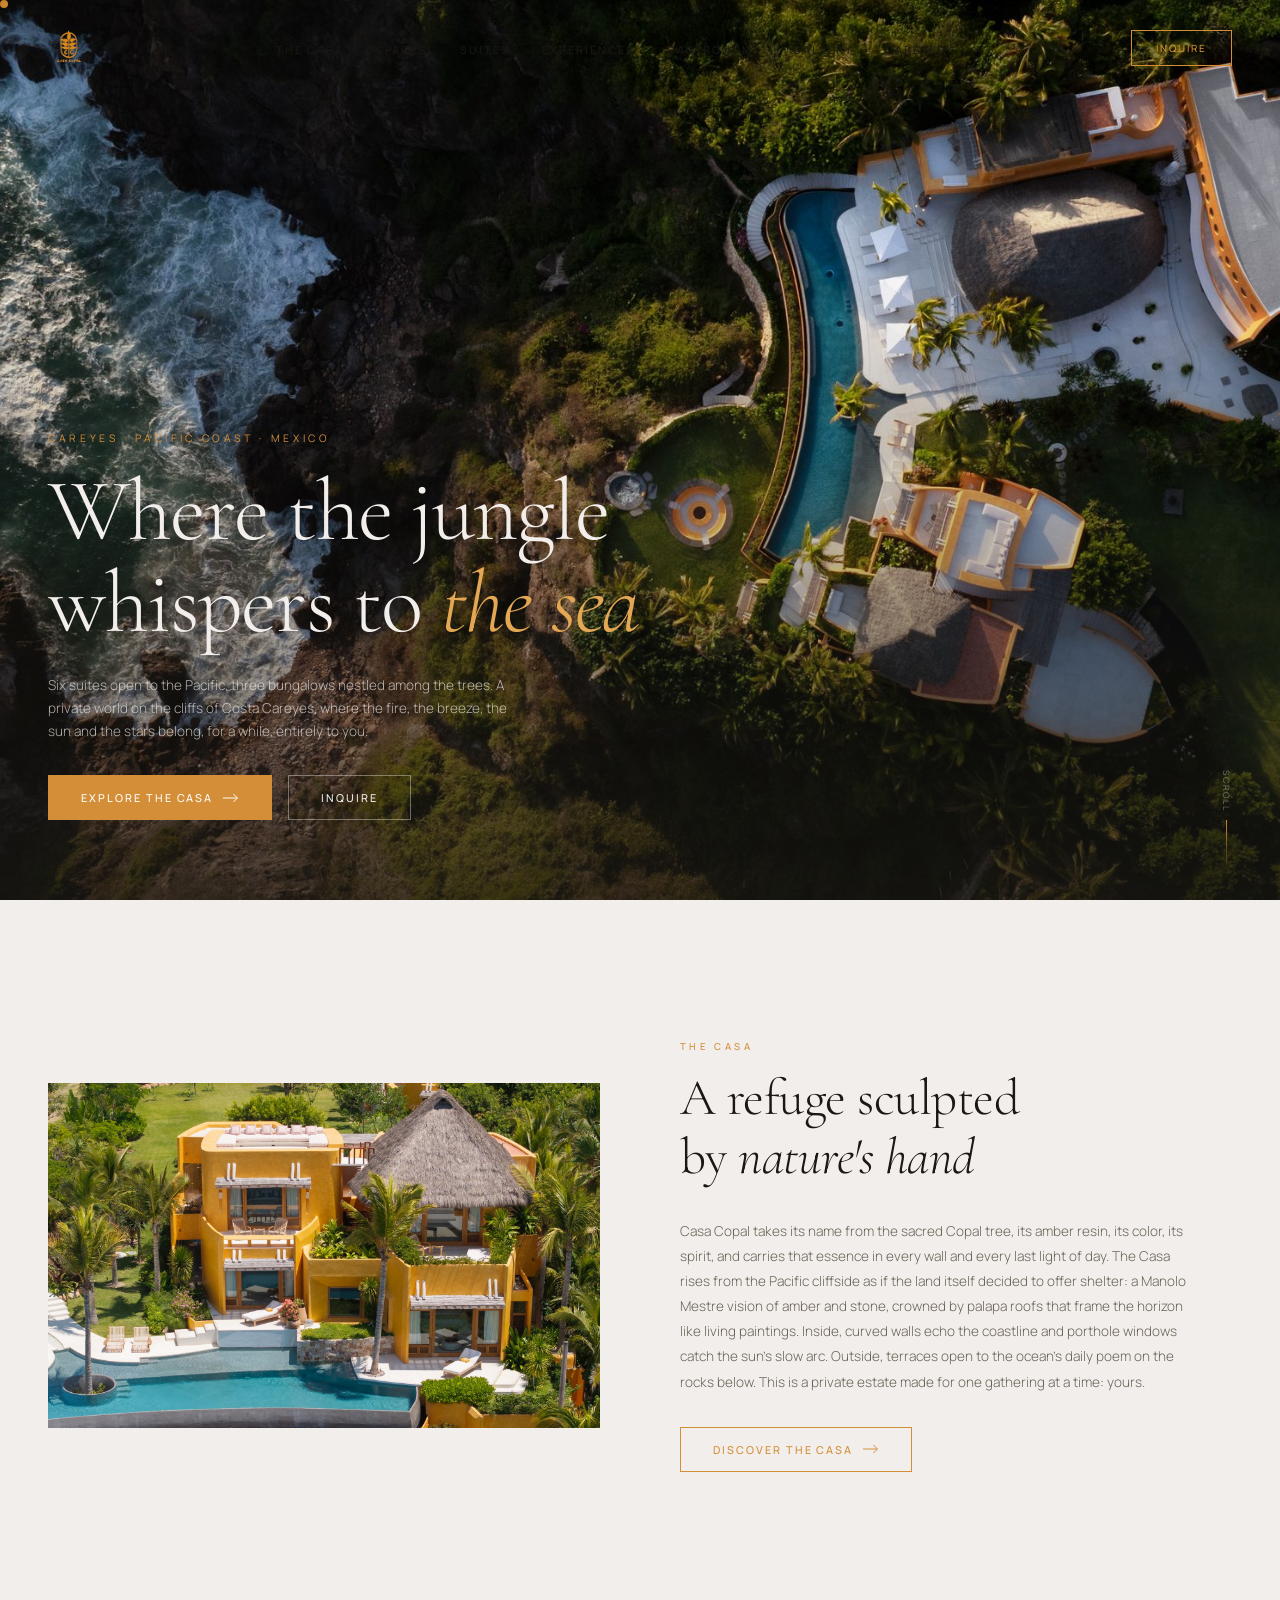
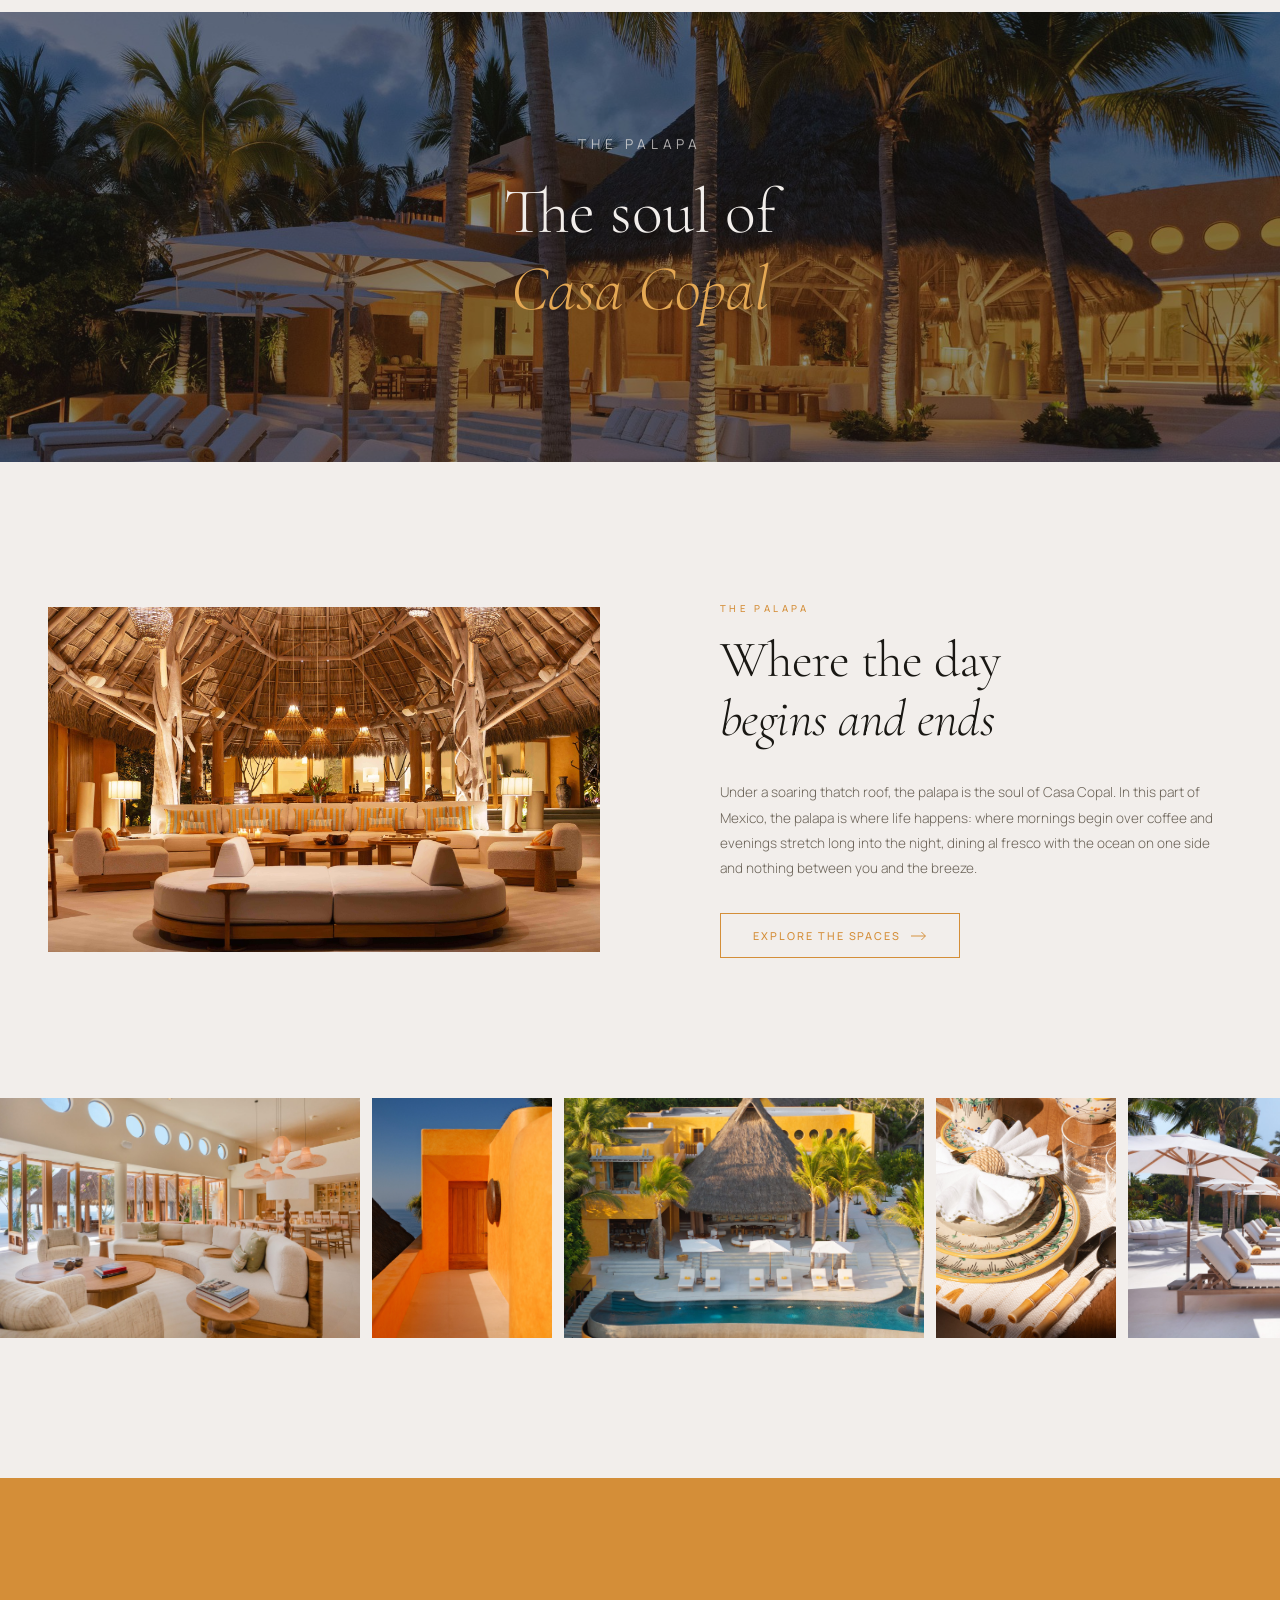
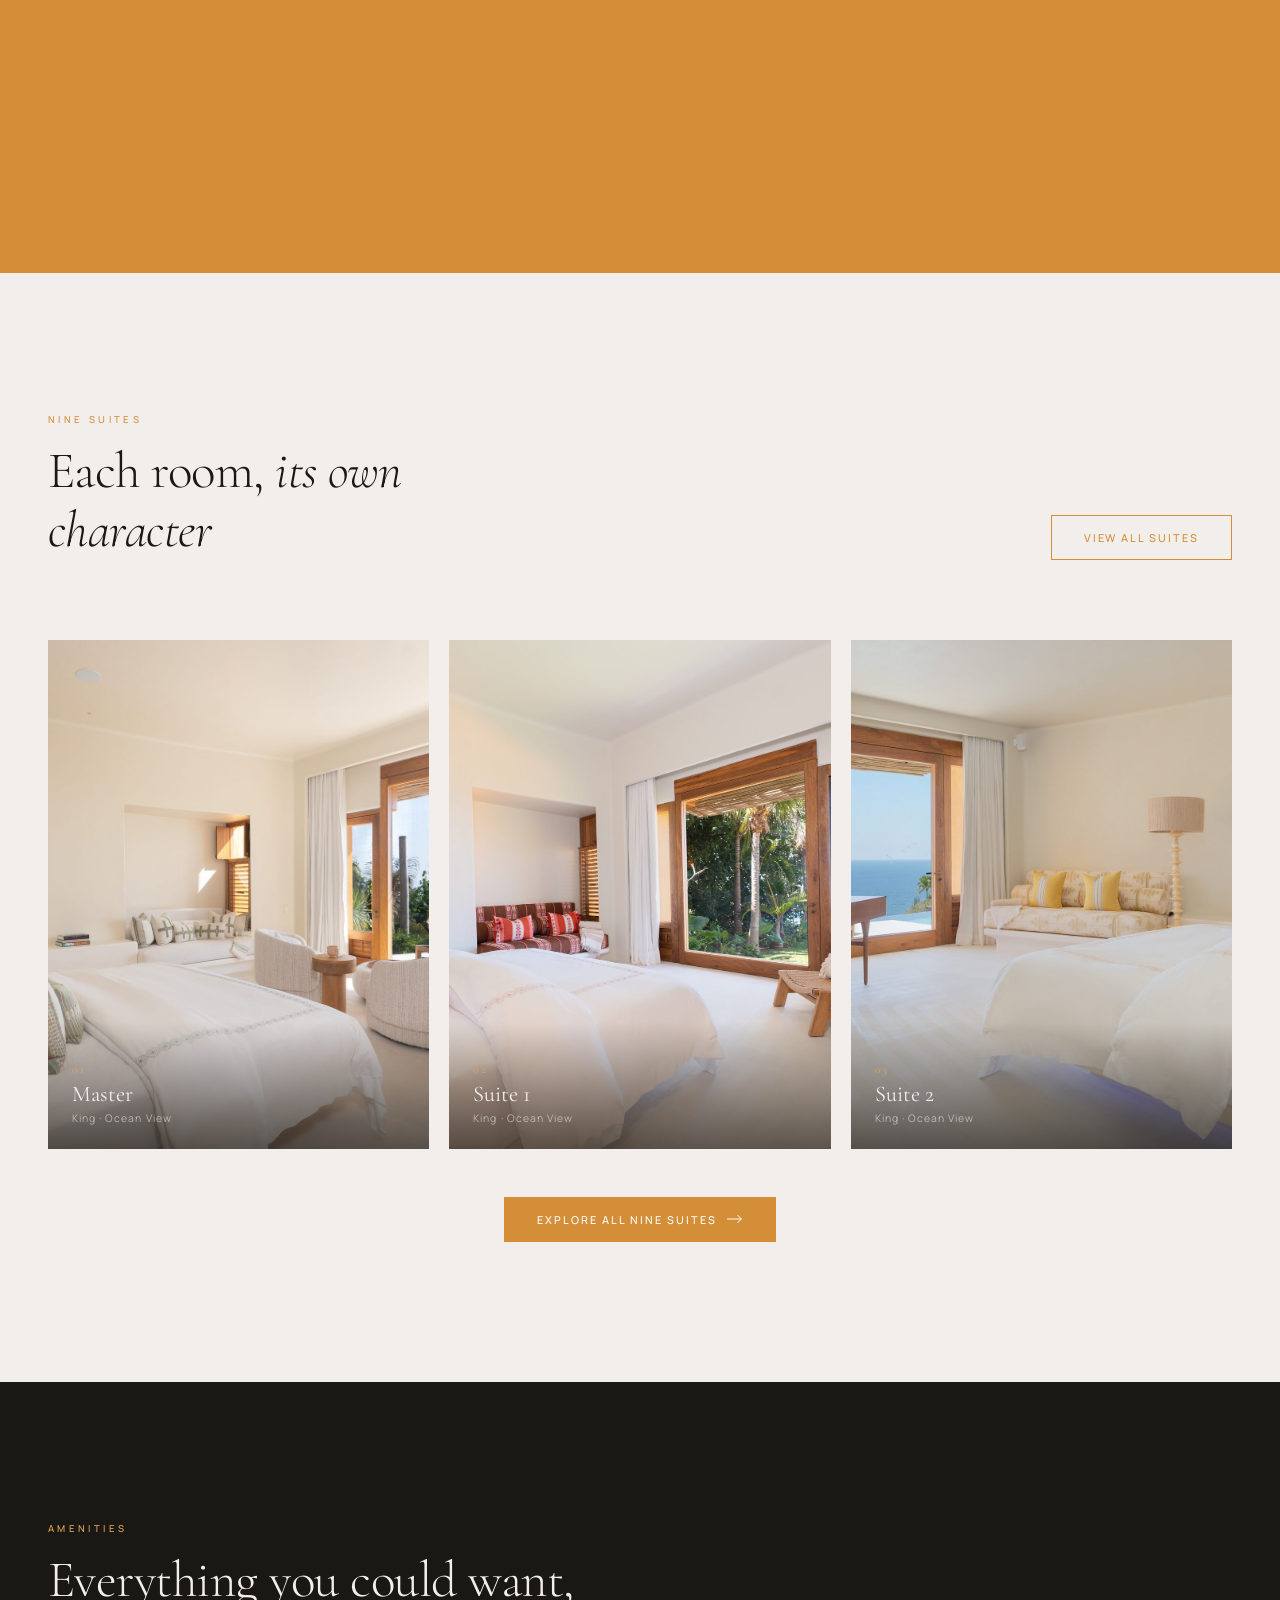
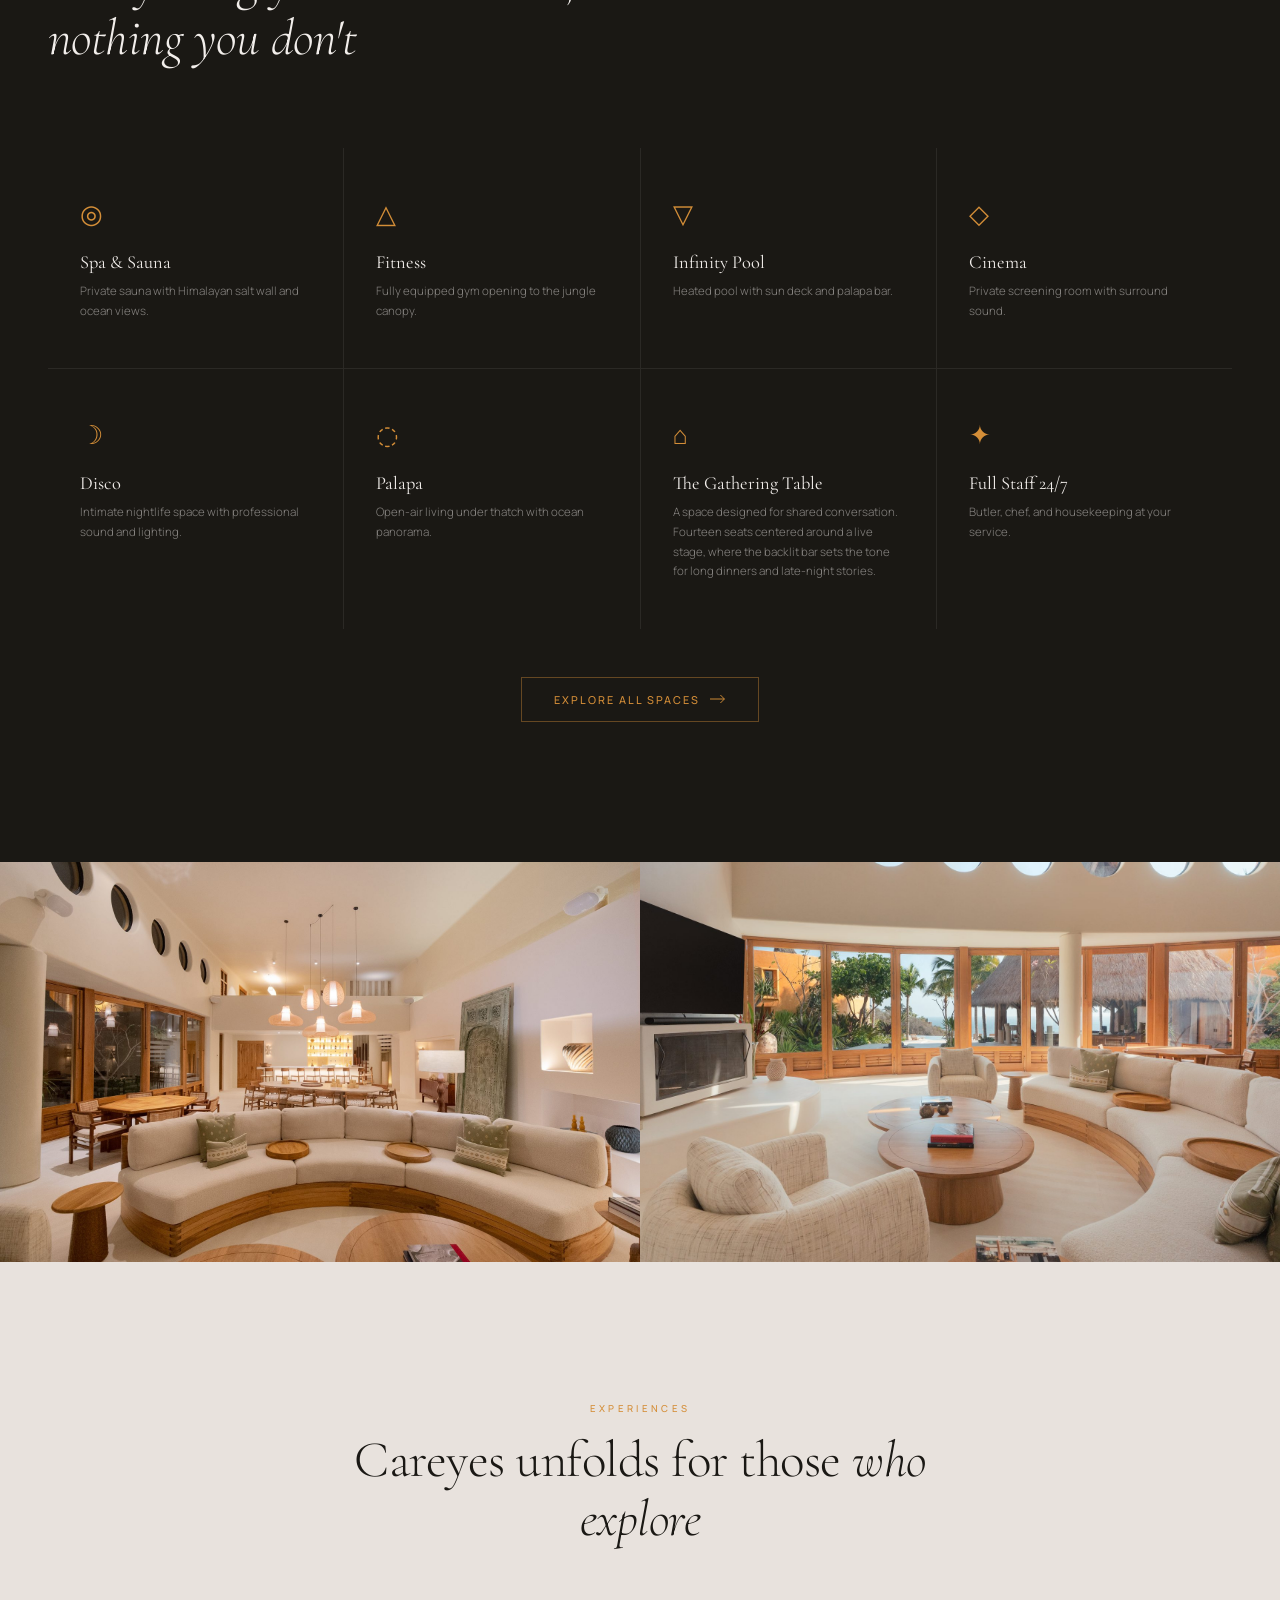
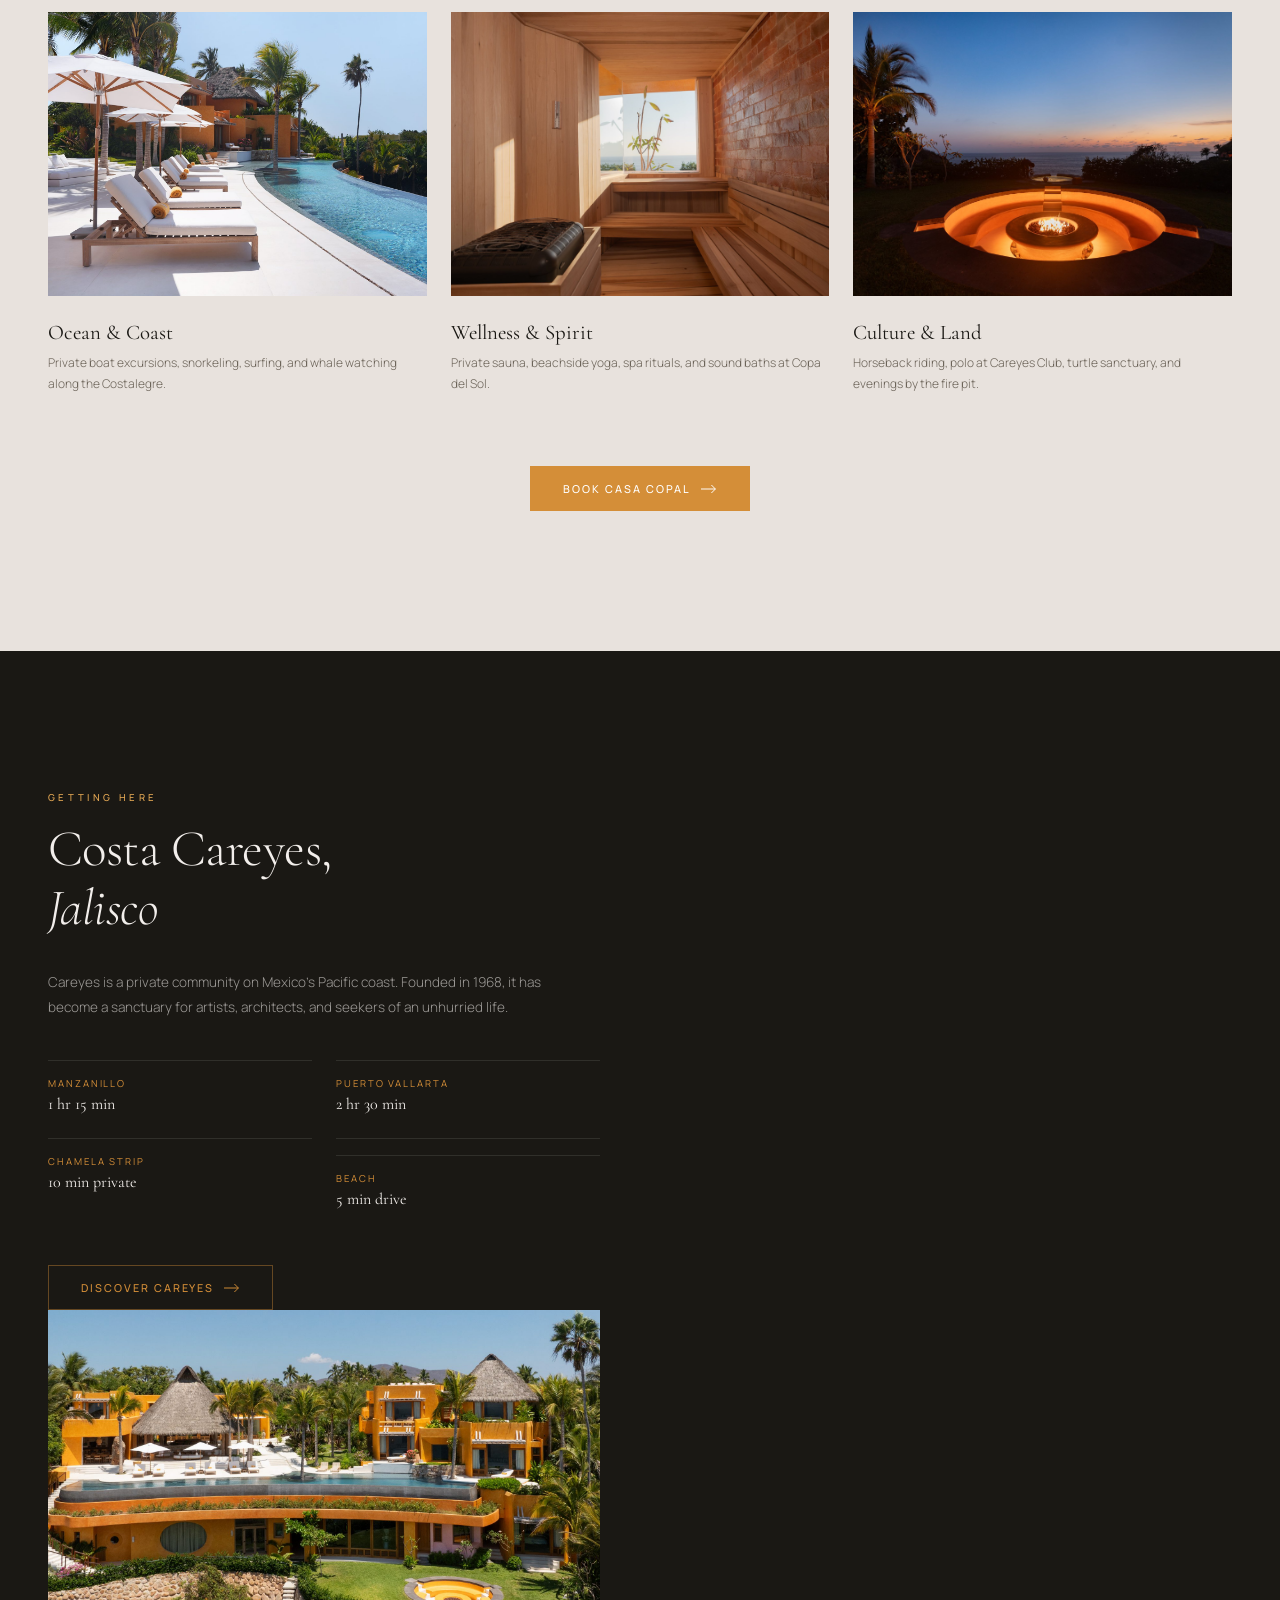
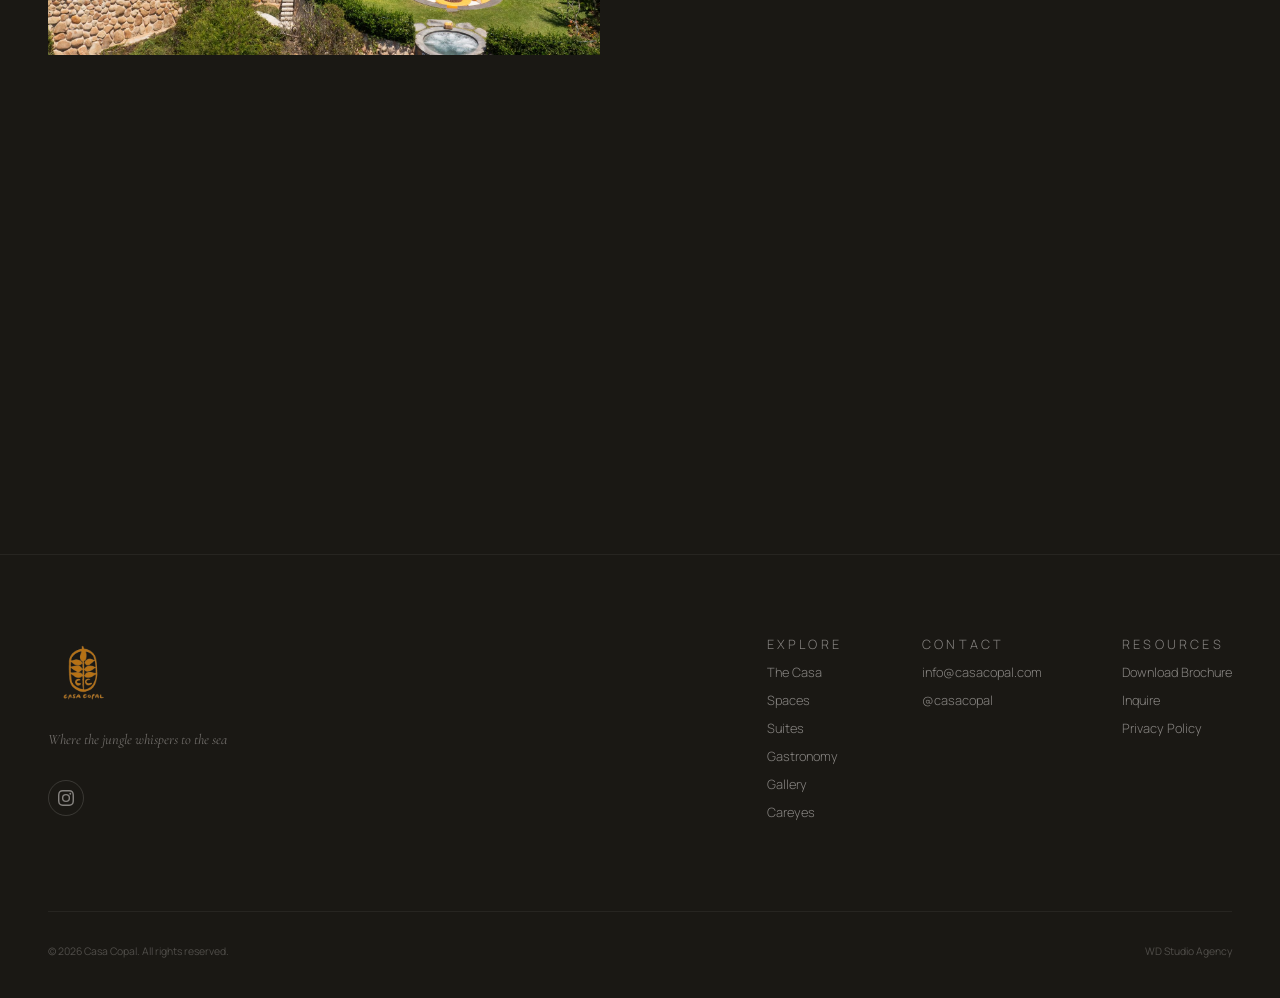
==== commit 7c4ad0fd: "Update index.html" ====
--- a/index.html
+++ b/index.html
@@ -270,11 +270,15 @@
   <section class="section"><div style="max-width:1400px;margin:0 auto">
     <p class="section-body reveal" style="margin-bottom:60px;text-align:center;max-width:700px;margin-left:auto;margin-right:auto">Every suite has its own chromatic identity — from indigo blues to emerald greens, coral pinks to golden ambers. Casa Copal is available exclusively as a full-property rental.</p>
     <div class="suites-grid">
-      <div class="suite-card reveal" onclick="showPage('suite9')"><div class="suite-card-image"><img loading="lazy" src="images/compressed_DSC04844.jpg" alt="Suite 5"><div class="suite-card-overlay"><p class="suite-card-number">06</p><h3 class="suite-card-name">Suite 5</h3><p class="suite-card-detail">King · Ocean View</p></div></div></div>      <div class="suite-card reveal" onclick="showPage('suite5')"><div class="suite-card-image"><img loading="lazy" src="images/compressed_DSC041792.jpg" alt="Suite 2"><div class="suite-card-overlay"><p class="suite-card-number">03</p><h3 class="suite-card-name">Suite 2</h3><p class="suite-card-detail">King · Ocean View</p></div></div></div>
-      <div class="suite-card reveal" onclick="showPage('suite4')"><div class="suite-card-image"><img loading="lazy" src="images/compressed_DSC04245.jpg" alt="Suite 3"><div class="suite-card-overlay"><p class="suite-card-number">04</p><h3 class="suite-card-name">Suite 3</h3><p class="suite-card-detail">King · Ocean View</p></div></div></div>
-      <div class="suite-card reveal" onclick="showPage('suite6')"><div class="suite-card-image"><img loading="lazy" src="images/compressed_DSC09613.jpg" alt="Bungalow 8"><div class="suite-card-overlay"><p class="suite-card-number">09</p><h3 class="suite-card-name">Bungalow 8</h3><p class="suite-card-detail">King · Garden View</p></div></div></div>      <div class="suite-card reveal" onclick="showPage('suite8')"><div class="suite-card-image"><img loading="lazy" src="images/compressed_DSC01496.jpg" alt="Bungalow 6"><div class="suite-card-overlay"><p class="suite-card-number">07</p><h3 class="suite-card-name">Bungalow 6</h3><p class="suite-card-detail">King · Garden View</p></div></div></div>
-      <div class="suite-card reveal" onclick="showPage('suite7')"><div class="suite-card-image"><img loading="lazy" src="images/compressed_DSC09428.jpg" alt="Bungalow 7"><div class="suite-card-overlay"><p class="suite-card-number">08</p><h3 class="suite-card-name">Bungalow 7</h3><p class="suite-card-detail">King · Garden View</p></div></div></div>
-      <div class="suite-card reveal" onclick="showPage('suite9')"><div class="suite-card-image"><img loading="lazy" src="images/compressed_DSC04844.jpg" alt="Bungalow 8"><div class="suite-card-overlay"><p class="suite-card-number">09</p><h3 class="suite-card-name">Bungalow 8</h3><p class="suite-card-detail">King · Garden View</p></div></div></div>
+          <div class="suite-card reveal" onclick="showPage('suite1')"><div class="suite-card-image"><img loading="lazy" src="images/compressed_DSC09760.jpg" alt="Master"><div class="suite-card-overlay"><p class="suite-card-number">01</p><h3 class="suite-card-name">Master</h3><p class="suite-card-detail">King · Ocean View</p></div></div></div>
+          <div class="suite-card reveal" onclick="showPage('suite2')"><div class="suite-card-image"><img loading="lazy" src="images/compressed_DSC03877.jpg" alt="Suite 1"><div class="suite-card-overlay"><p class="suite-card-number">02</p><h3 class="suite-card-name">Suite 1</h3><p class="suite-card-detail">King · Ocean View</p></div></div></div>
+          <div class="suite-card reveal" onclick="showPage('suite5')"><div class="suite-card-image"><img loading="lazy" src="images/compressed_DSC041792.jpg" alt="Suite 2"><div class="suite-card-overlay"><p class="suite-card-number">03</p><h3 class="suite-card-name">Suite 2</h3><p class="suite-card-detail">King · Ocean View</p></div></div></div>
+          <div class="suite-card reveal" onclick="showPage('suite4')"><div class="suite-card-image"><img loading="lazy" src="images/compressed_DSC04245.jpg" alt="Suite 3"><div class="suite-card-overlay"><p class="suite-card-number">04</p><h3 class="suite-card-name">Suite 3</h3><p class="suite-card-detail">King · Ocean View</p></div></div></div>
+          <div class="suite-card reveal" onclick="showPage('suite3')"><div class="suite-card-image"><img loading="lazy" src="images/compressed_DSC03768.jpg" alt="Suite 4"><div class="suite-card-overlay"><p class="suite-card-number">05</p><h3 class="suite-card-name">Suite 4</h3><p class="suite-card-detail">King · Ocean View</p></div></div></div>
+          <div class="suite-card reveal" onclick="showPage('suite9')"><div class="suite-card-image"><img loading="lazy" src="images/compressed_DSC04844.jpg" alt="Suite 5"><div class="suite-card-overlay"><p class="suite-card-number">06</p><h3 class="suite-card-name">Suite 5</h3><p class="suite-card-detail">King · Ocean View</p></div></div></div>
+          <div class="suite-card reveal" onclick="showPage('suite8')"><div class="suite-card-image"><img loading="lazy" src="images/compressed_DSC01496.jpg" alt="Bungalow 6"><div class="suite-card-overlay"><p class="suite-card-number">07</p><h3 class="suite-card-name">Bungalow 6</h3><p class="suite-card-detail">King · Garden View</p></div></div></div>
+          <div class="suite-card reveal" onclick="showPage('suite7')"><div class="suite-card-image"><img loading="lazy" src="images/compressed_DSC09428.jpg" alt="Bungalow 7"><div class="suite-card-overlay"><p class="suite-card-number">08</p><h3 class="suite-card-name">Bungalow 7</h3><p class="suite-card-detail">King · Garden View</p></div></div></div>
+          <div class="suite-card reveal" onclick="showPage('suite6')"><div class="suite-card-image"><img loading="lazy" src="images/compressed_DSC09613.jpg" alt="Bungalow 8"><div class="suite-card-overlay"><p class="suite-card-number">09</p><h3 class="suite-card-name">Bungalow 8</h3><p class="suite-card-detail">King · Garden View</p></div></div></div>
     </div>
     <div style="text-align:center;margin-top:60px" class="reveal"><a href="#" class="btn-primary" onclick="showPage('contact');return false">Book Casa Copal <svg class="arrow-svg" width="16" height="10" viewBox="0 0 20 12" fill="none"><path d="M0 6h18m0 0l-5-5m5 5l-5 5" stroke="currentColor" stroke-width="1.2"/></svg></a></div>
     <div class="page-nav"><a href="#" class="page-nav-item" onclick="showPage('spaces');return false"><span>Previous</span><strong>← Spaces</strong></a><a href="#" class="page-nav-item" onclick="showPage('gastronomy');return false"><span>Next</span><strong>Gastronomy →</strong></a></div>
@@ -287,7 +291,8 @@
 <div class="page-section" id="page-suite3"><div style="height:100px"></div><section class="section"><div class="suite-detail"><a href="#" class="text-link suite-back" onclick="showPage('suites');return false"><svg width="20" height="12" viewBox="0 0 20 12" fill="none" style="transform:rotate(180deg)"><path d="M0 6h18m0 0l-5-5m5 5l-5 5" stroke="currentColor" stroke-width="1.2"/></svg> All Suites</a><div class="suite-detail-hero reveal"><img loading="lazy" src="images/compressed_DSC03768.jpg" alt="Suite 4"></div><div class="suite-detail-grid"><div class="reveal"><p class="section-eyebrow">05</p><h2 class="section-title">Suite 4</h2><p class="section-body" style="margin-top:24px">Perhaps the most charming room of all. On the lower garden level beside the fire pit, jacuzzi, spa, and gym, its connection to the sea is unparalleled. A coral-pink arched doorway opens to a rustic wooden headboard, hand-embroidered linens with red accents, and a woven armchair.</p><p class="section-body" style="margin-top:16px">King Bed · Ocean View · Private Terrace · Outdoor Shower · Ensuite · AC · Smart TV</p><div class="btn-group"><a href="#" class="btn-primary" onclick="showPage('contact');return false">Book Casa Copal <svg class="arrow-svg" width="16" height="10" viewBox="0 0 20 12" fill="none"><path d="M0 6h18m0 0l-5-5m5 5l-5 5" stroke="currentColor" stroke-width="1.2"/></svg></a></div></div><div class="suite-detail-images reveal"><div class="sd-img"><img loading="lazy" src="images/compressed_DSC01397.jpg" alt="Suite 4 angle 2"></div><div class="sd-img"><img loading="lazy" src="images/compressed_DSC03768.jpg" alt="Suite 4 angle 3"></div><div class="sd-img"><img loading="lazy" src="images/compressed_DSC03777.jpg" alt="Suite 4 angle 4"></div><div class="sd-img"><img loading="lazy" src="images/compressed_DSC03794.jpg" alt="Suite 4 angle 5"></div></div></div></div></section></div>
 <div class="page-section" id="page-suite4"><div style="height:100px"></div><section class="section"><div class="suite-detail"><a href="#" class="text-link suite-back" onclick="showPage('suites');return false"><svg width="20" height="12" viewBox="0 0 20 12" fill="none" style="transform:rotate(180deg)"><path d="M0 6h18m0 0l-5-5m5 5l-5 5" stroke="currentColor" stroke-width="1.2"/></svg> All Suites</a><div class="suite-detail-hero reveal"><img loading="lazy" src="images/compressed_DSC04245.jpg" alt="Suite 3"></div><div class="suite-detail-grid"><div class="reveal"><p class="section-eyebrow">04</p><h2 class="section-title">Suite 3</h2><p class="section-body" style="margin-top:24px">On the upper level, distinguished by a dramatic curved ceiling unlike any other room in the Casa. A generous private deck with a sun bed opens to sweeping ocean views. Soaking tub. Emerald green sets a serene tone, with a daybed nook, illuminated wall niches, and curated ceramics.</p><p class="section-body" style="margin-top:16px">King Bed · Ocean View · Private Terrace · Outdoor Shower · Soaking Tub · Ensuite · AC · Smart TV</p><div class="btn-group"><a href="#" class="btn-primary" onclick="showPage('contact');return false">Book Casa Copal <svg class="arrow-svg" width="16" height="10" viewBox="0 0 20 12" fill="none"><path d="M0 6h18m0 0l-5-5m5 5l-5 5" stroke="currentColor" stroke-width="1.2"/></svg></a></div></div><div class="suite-detail-images reveal"><div class="sd-img"><img loading="lazy" src="images/compressed_DSC03655.jpg" alt="Suite 3 angle 2"></div><div class="sd-img"><img loading="lazy" src="images/compressed_DSC03706.jpg" alt="Suite 3 angle 3"></div><div class="sd-img"><img loading="lazy" src="images/compressed_DSC04245.jpg" alt="Suite 3 angle 4"></div><div class="sd-img"><img loading="lazy" src="images/compressed_DSC04738.jpg" alt="Suite 3 angle 5"></div></div></div></div></section></div>
 <div class="page-section" id="page-suite5"><div style="height:100px"></div><section class="section"><div class="suite-detail"><a href="#" class="text-link suite-back" onclick="showPage('suites');return false"><svg width="20" height="12" viewBox="0 0 20 12" fill="none" style="transform:rotate(180deg)"><path d="M0 6h18m0 0l-5-5m5 5l-5 5" stroke="currentColor" stroke-width="1.2"/></svg> All Suites</a><div class="suite-detail-hero reveal"><img loading="lazy" src="images/compressed_DSC041792.jpg" alt="Suite 2"></div><div class="suite-detail-grid"><div class="reveal"><p class="section-eyebrow">03</p><h2 class="section-title">Suite 2</h2><p class="section-body" style="margin-top:24px">Ground level, beside the Master, with its own private access to the pool and direct Pacific views. Amber and gold textiles echo the Copal palette, and curved walls wrap the room in warmth.</p><p class="section-body" style="margin-top:16px">King Bed · Ocean View · Private Terrace · Outdoor Shower · Ensuite · AC · Smart TV</p><div class="btn-group"><a href="#" class="btn-primary" onclick="showPage('contact');return false">Book Casa Copal <svg class="arrow-svg" width="16" height="10" viewBox="0 0 20 12" fill="none"><path d="M0 6h18m0 0l-5-5m5 5l-5 5" stroke="currentColor" stroke-width="1.2"/></svg></a></div></div><div class="suite-detail-images reveal"><div class="sd-img"><img loading="lazy" src="images/compressed_DSC04179.jpg" alt="Suite 2 angle 2"></div><div class="sd-img"><img loading="lazy" src="images/compressed_DSC04718.jpg" alt="Suite 2 angle 3"></div><div class="sd-img"><img loading="lazy" src="images/compressed_DSC04724.jpg" alt="Suite 2 angle 4"></div><div class="sd-img"><img loading="lazy" src="images/compressed_DSC09691.jpg" alt="Suite 2 angle 5"></div><div class="sd-img"><img loading="lazy" src="images/compressed_DSC09703.jpg" alt="Suite 2 angle 6"></div><div class="sd-img"><img loading="lazy" src="images/compressed_DSC09731.jpg" alt="Suite 2 angle 7"></div><div class="sd-img"><img loading="lazy" src="images/compressed_DSC09733.jpg" alt="Suite 2 angle 8"></div><div class="sd-img"><img loading="lazy" src="images/compressed_DSC041792.jpg" alt="Suite 2 angle 9"></div></div></div></div></section></div>
-<div class="page-section" id="page-suite6"><div style="height:100px"></div><section class="section"><div class="suite-detail"><a href="#" class="text-link suite-back" onclick="showPage('suites');return false"><svg width="20" height="12" viewBox="0 0 20 12" fill="none" style="transform:rotate(180deg)"><path d="M0 6h18m0 0l-5-5m5 5l-5 5" stroke="currentColor" stroke-width="1.2"/></svg> All Suites</a><div class="suite-detail-hero reveal"><img loading="lazy" src="images/compressed_DSC09613.jpg" alt="Bungalow 8"></div><div class="suite-detail-grid"><div class="reveal"><p class="section-eyebrow">09</p><h2 class="section-title">Bungalow 8</h2><p class="section-body" style="margin-top:24px">Lower level, opening onto the garden, with expansive views of the mountains, the sky, and the day's first and last light. A peaceful retreat surrounded by tropical greenery.</p><p class="section-body" style="margin-top:16px">King Bed · Garden View · Private Terrace · Outdoor Shower · Ensuite · AC · Smart TV</p><div class="btn-group"><a href="#" class="btn-primary" onclick="showPage('contact');return false">Book Casa Copal <svg class="arrow-svg" width="16" height="10" viewBox="0 0 20 12" fill="none"><path d="M0 6h18m0 0l-5-5m5 5l-5 5" stroke="currentColor" stroke-width="1.2"/></svg></a></div></div><div class="suite-detail-images reveal"><div class="sd-img"><img loading="lazy" src="images/compressed_DSC04849.jpg" alt="Bungalow 8 angle 2"></div><div class="sd-img"><img loading="lazy" src="images/compressed_DSC09546.jpg" alt="Bungalow 8 angle 3"></div><div class="sd-img"><img loading="lazy" src="images/compressed_DSC09577.jpg" alt="Bungalow 8 angle 4"></div></div></div></div></section></div>  <div class="page-section" id="page-suite7"><div style="height:100px"></div><section class="section"><div class="suite-detail"><a href="#" class="text-link suite-back" onclick="showPage('suites');return false"><svg width="20" height="12" viewBox="0 0 20 12" fill="none" style="transform:rotate(180deg)"><path d="M0 6h18m0 0l-5-5m5 5l-5 5" stroke="currentColor" stroke-width="1.2"/></svg> All Suites</a><div class="suite-detail-hero reveal"><img loading="lazy" src="images/compressed_DSC09443.jpg" alt="Bungalow 7"></div><div class="suite-detail-grid"><div class="reveal"><p class="section-eyebrow">08</p><h2 class="section-title">Bungalow 7</h2><p class="section-body" style="margin-top:24px">Two queen beds and complete privacy, facing the gardens and the ball court. Its palette echoes the Master's: sage and olive with warm, natural textures.</p><p class="section-body" style="margin-top:16px">Two Queen Beds · Garden View · Private Terrace · Outdoor Shower · Ensuite · AC · Smart TV</p><div class="btn-group"><a href="#" class="btn-primary" onclick="showPage('contact');return false">Book Casa Copal <svg class="arrow-svg" width="16" height="10" viewBox="0 0 20 12" fill="none"><path d="M0 6h18m0 0l-5-5m5 5l-5 5" stroke="currentColor" stroke-width="1.2"/></svg></a></div></div><div class="suite-detail-images reveal"><div class="sd-img"><img loading="lazy" src="images/compressed_DSC09443.jpg" alt="Bungalow 7 angle 2"></div><div class="sd-img"><img loading="lazy" src="images/compressed_DSC09457.jpg" alt="Bungalow 7 angle 3"></div></div></div></div></section></div>
+<div class="page-section" id="page-suite6"><div style="height:100px"></div><section class="section"><div class="suite-detail"><a href="#" class="text-link suite-back" onclick="showPage('suites');return false"><svg width="20" height="12" viewBox="0 0 20 12" fill="none" style="transform:rotate(180deg)"><path d="M0 6h18m0 0l-5-5m5 5l-5 5" stroke="currentColor" stroke-width="1.2"/></svg> All Suites</a><div class="suite-detail-hero reveal"><img loading="lazy" src="images/compressed_DSC09613.jpg" alt="Bungalow 8"></div><div class="suite-detail-grid"><div class="reveal"><p class="section-eyebrow">09</p><h2 class="section-title">Bungalow 8</h2><p class="section-body" style="margin-top:24px">Lower level, opening onto the garden, with expansive views of the mountains, the sky, and the day's first and last light. A peaceful retreat surrounded by tropical greenery.</p><p class="section-body" style="margin-top:16px">King Bed · Garden View · Private Terrace · Outdoor Shower · Ensuite · AC · Smart TV</p><div class="btn-group"><a href="#" class="btn-primary" onclick="showPage('contact');return false">Book Casa Copal <svg class="arrow-svg" width="16" height="10" viewBox="0 0 20 12" fill="none"><path d="M0 6h18m0 0l-5-5m5 5l-5 5" stroke="currentColor" stroke-width="1.2"/></svg></a></div></div><div class="suite-detail-images reveal"><div class="sd-img"><img loading="lazy" src="images/compressed_DSC04849.jpg" alt="Bungalow 8 angle 2"></div><div class="sd-img"><img loading="lazy" src="images/compressed_DSC09546.jpg" alt="Bungalow 8 angle 3"></div><div class="sd-img"><img loading="lazy" src="images/compressed_DSC09577.jpg" alt="Bungalow 8 angle 4"></div></div></div></div></section></div>  
+<div class="page-section" id="page-suite7"><div style="height:100px"></div><section class="section"><div class="suite-detail"><a href="#" class="text-link suite-back" onclick="showPage('suites');return false"><svg width="20" height="12" viewBox="0 0 20 12" fill="none" style="transform:rotate(180deg)"><path d="M0 6h18m0 0l-5-5m5 5l-5 5" stroke="currentColor" stroke-width="1.2"/></svg> All Suites</a><div class="suite-detail-hero reveal"><img loading="lazy" src="images/compressed_DSC09443.jpg" alt="Bungalow 7"></div><div class="suite-detail-grid"><div class="reveal"><p class="section-eyebrow">08</p><h2 class="section-title">Bungalow 7</h2><p class="section-body" style="margin-top:24px">Two queen beds and complete privacy, facing the gardens and the ball court. Its palette echoes the Master's: sage and olive with warm, natural textures.</p><p class="section-body" style="margin-top:16px">Two Queen Beds · Garden View · Private Terrace · Outdoor Shower · Ensuite · AC · Smart TV</p><div class="btn-group"><a href="#" class="btn-primary" onclick="showPage('contact');return false">Book Casa Copal <svg class="arrow-svg" width="16" height="10" viewBox="0 0 20 12" fill="none"><path d="M0 6h18m0 0l-5-5m5 5l-5 5" stroke="currentColor" stroke-width="1.2"/></svg></a></div></div><div class="suite-detail-images reveal"><div class="sd-img"><img loading="lazy" src="images/compressed_DSC09443.jpg" alt="Bungalow 7 angle 2"></div><div class="sd-img"><img loading="lazy" src="images/compressed_DSC09457.jpg" alt="Bungalow 7 angle 3"></div></div></div></div></section></div>
 <div class="page-section" id="page-suite8"><div style="height:100px"></div><section class="section"><div class="suite-detail"><a href="#" class="text-link suite-back" onclick="showPage('suites');return false"><svg width="20" height="12" viewBox="0 0 20 12" fill="none" style="transform:rotate(180deg)"><path d="M0 6h18m0 0l-5-5m5 5l-5 5" stroke="currentColor" stroke-width="1.2"/></svg> All Suites</a><div class="suite-detail-hero reveal"><img loading="lazy" src="images/compressed_DSC01496.jpg" alt="Bungalow 6"></div><div class="suite-detail-grid"><div class="reveal"><p class="section-eyebrow">07</p><h2 class="section-title">Bungalow 6</h2><p class="section-body" style="margin-top:24px">The largest of the bungalows, on the upper level, with its own private spiral staircase and the bungalows' circular daybed terrace: a stargazing perch all its own.</p><p class="section-body" style="margin-top:16px">King Bed · Garden View · Spiral Staircase · Outdoor Shower · Ensuite · AC · Smart TV</p><div class="btn-group"><a href="#" class="btn-primary" onclick="showPage('contact');return false">Book Casa Copal <svg class="arrow-svg" width="16" height="10" viewBox="0 0 20 12" fill="none"><path d="M0 6h18m0 0l-5-5m5 5l-5 5" stroke="currentColor" stroke-width="1.2"/></svg></a></div></div><div class="suite-detail-images reveal"><div class="sd-img"><img loading="lazy" src="images/compressed_DSC01496.jpg" alt="Bungalow 6 angle 2"></div><div class="sd-img"><img loading="lazy" src="images/compressed_DSC01535.jpg" alt="Bungalow 6 angle 3"></div><div class="sd-img"><img loading="lazy" src="images/compressed_DSC01544.jpg" alt="Rooftop terrace"></div><div class="sd-img"><img loading="lazy" src="images/compressed_DSC01490.jpg" alt="Bungalow 6 detail"></div></div></div></div></section></div>
 <div class="page-section" id="page-suite9"><div style="height:100px"></div><section class="section"><div class="suite-detail"><a href="#" class="text-link suite-back" onclick="showPage('suites');return false"><svg width="20" height="12" viewBox="0 0 20 12" fill="none" style="transform:rotate(180deg)"><path d="M0 6h18m0 0l-5-5m5 5l-5 5" stroke="currentColor" stroke-width="1.2"/></svg> All Suites</a><div class="suite-detail-hero reveal"><img loading="lazy" src="images/compressed_DSC04844.jpg" alt="Suite 5"></div><div class="suite-detail-grid"><div class="reveal"><p class="section-eyebrow">06</p><h2 class="section-title">Suite 5</h2><p class="section-body" style="margin-top:24px">Set apart above the kitchen, off the game room on the far side of the Casa, with its own private staircase. The most secluded of the ocean suites. Upper level, full ocean views.</p><p class="section-body" style="margin-top:16px">King Bed · Ocean View · Private Staircase · Outdoor Shower · Ensuite · AC · Smart TV</p><div class="btn-group"><a href="#" class="btn-primary" onclick="showPage('contact');return false">Book Casa Copal <svg class="arrow-svg" width="16" height="10" viewBox="0 0 20 12" fill="none"><path d="M0 6h18m0 0l-5-5m5 5l-5 5" stroke="currentColor" stroke-width="1.2"/></svg></a></div></div><div class="suite-detail-images reveal"><div class="sd-img"><img loading="lazy" src="images/compressed_DSC05056.jpg" alt="Suite 5 angle 2"></div><div class="sd-img"><img loading="lazy" src="images/compressed_DSC05082.jpg" alt="Suite 5 angle 3"></div></div></div></div></section></div>
 <!-- ══════════════════════════════════════════ GASTRONOMY ══════════════════════════════════════════ -->
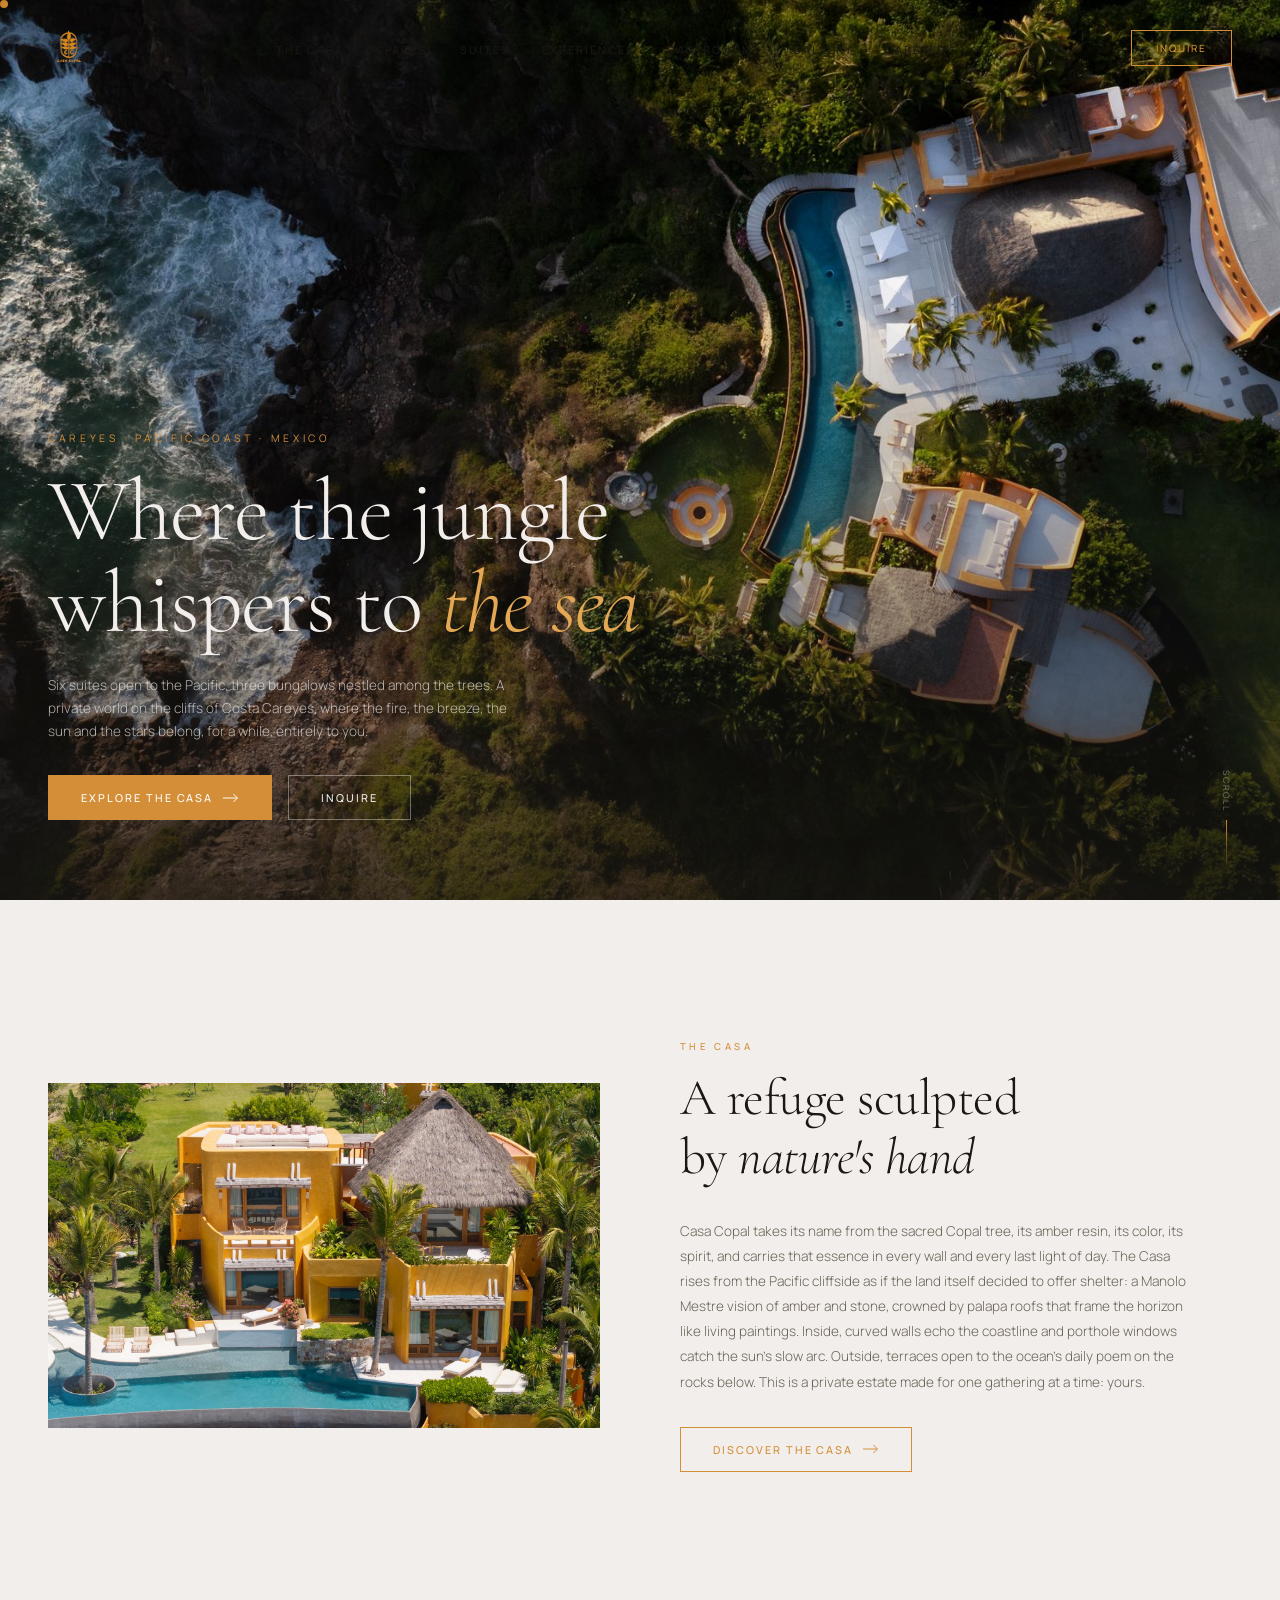
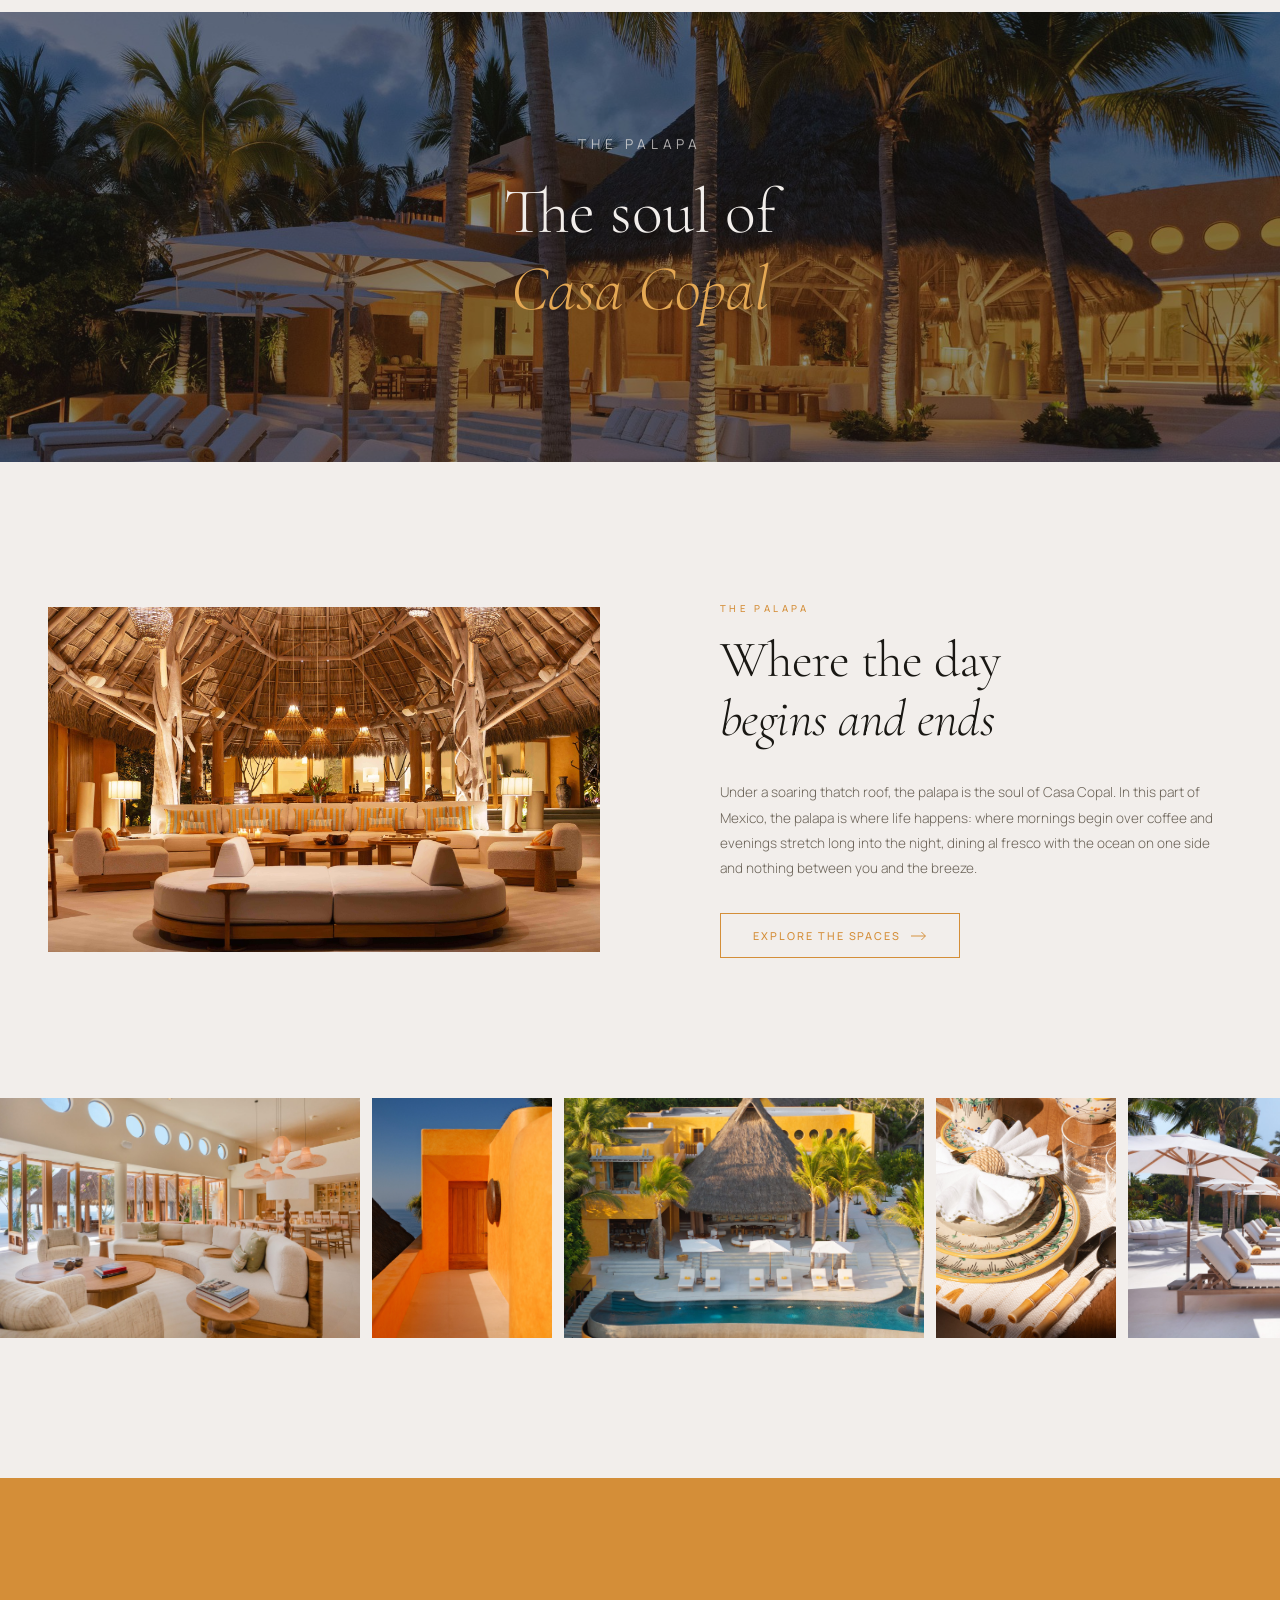
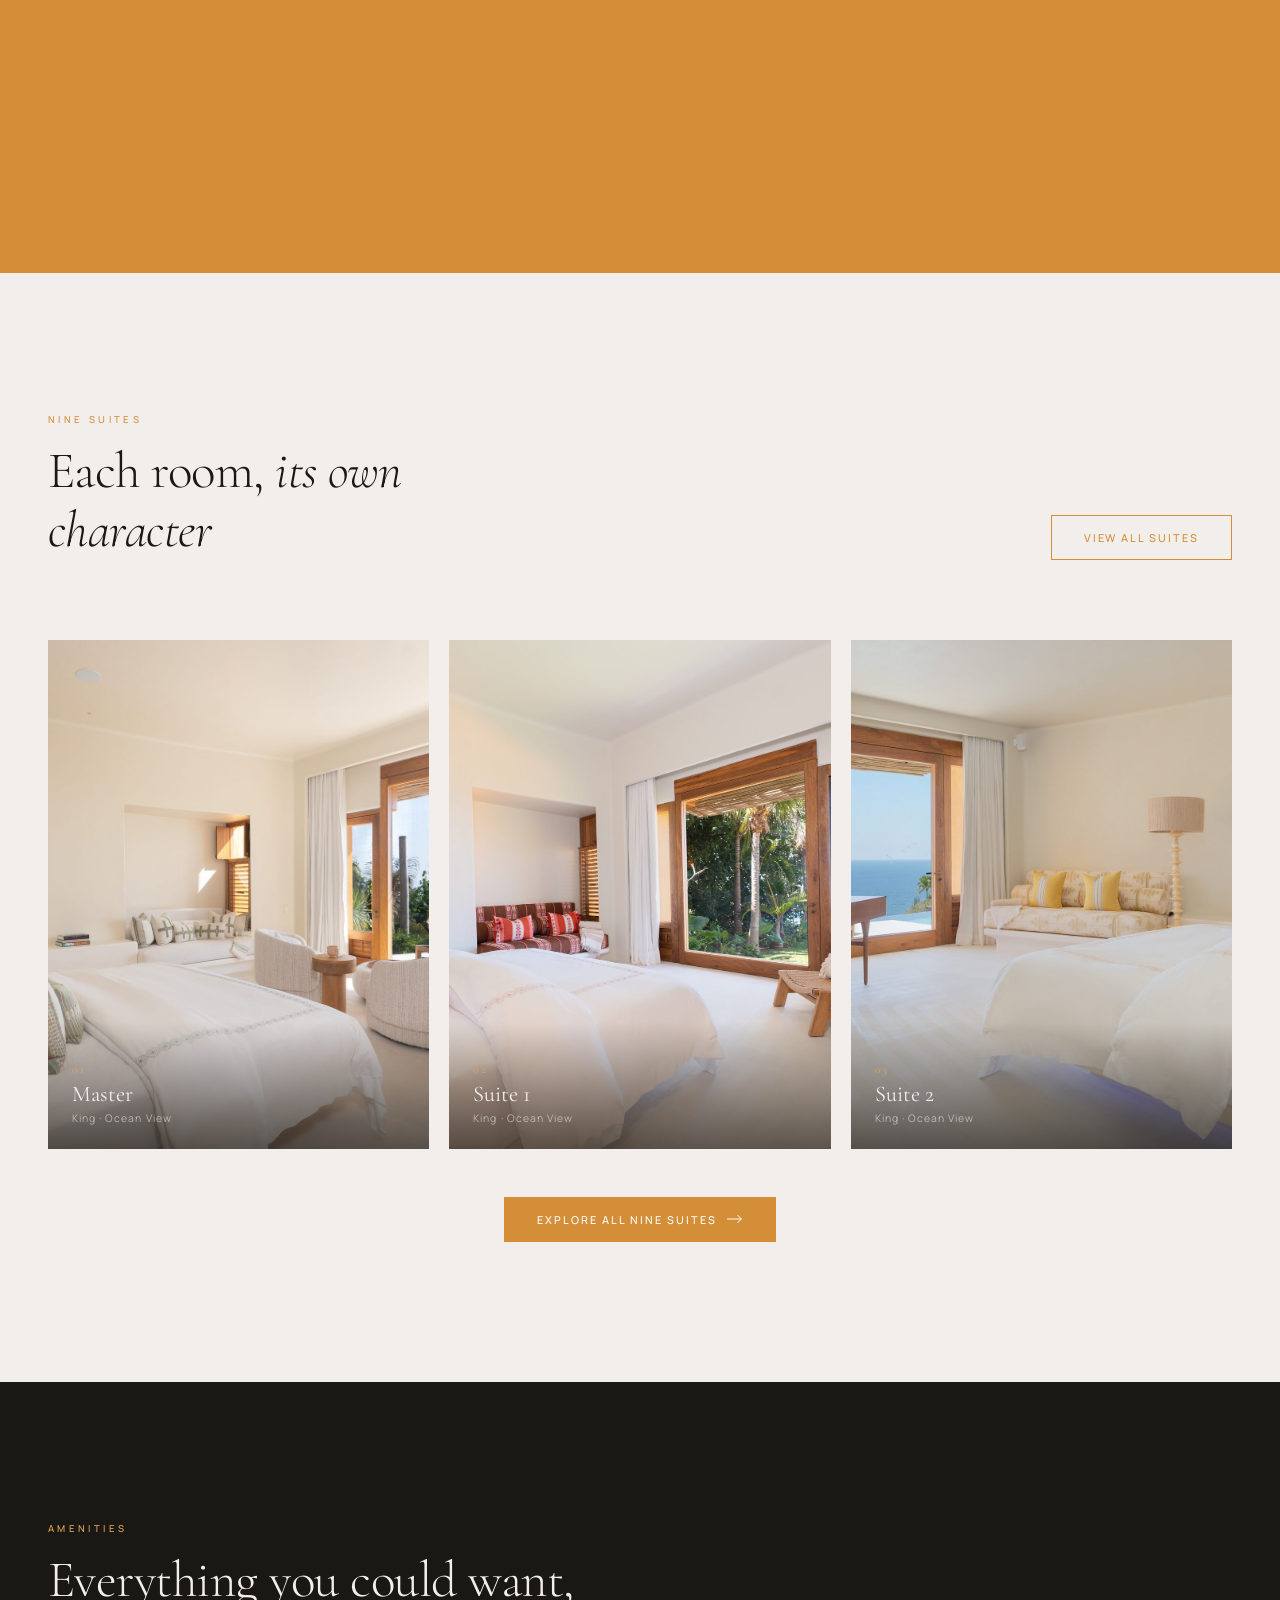
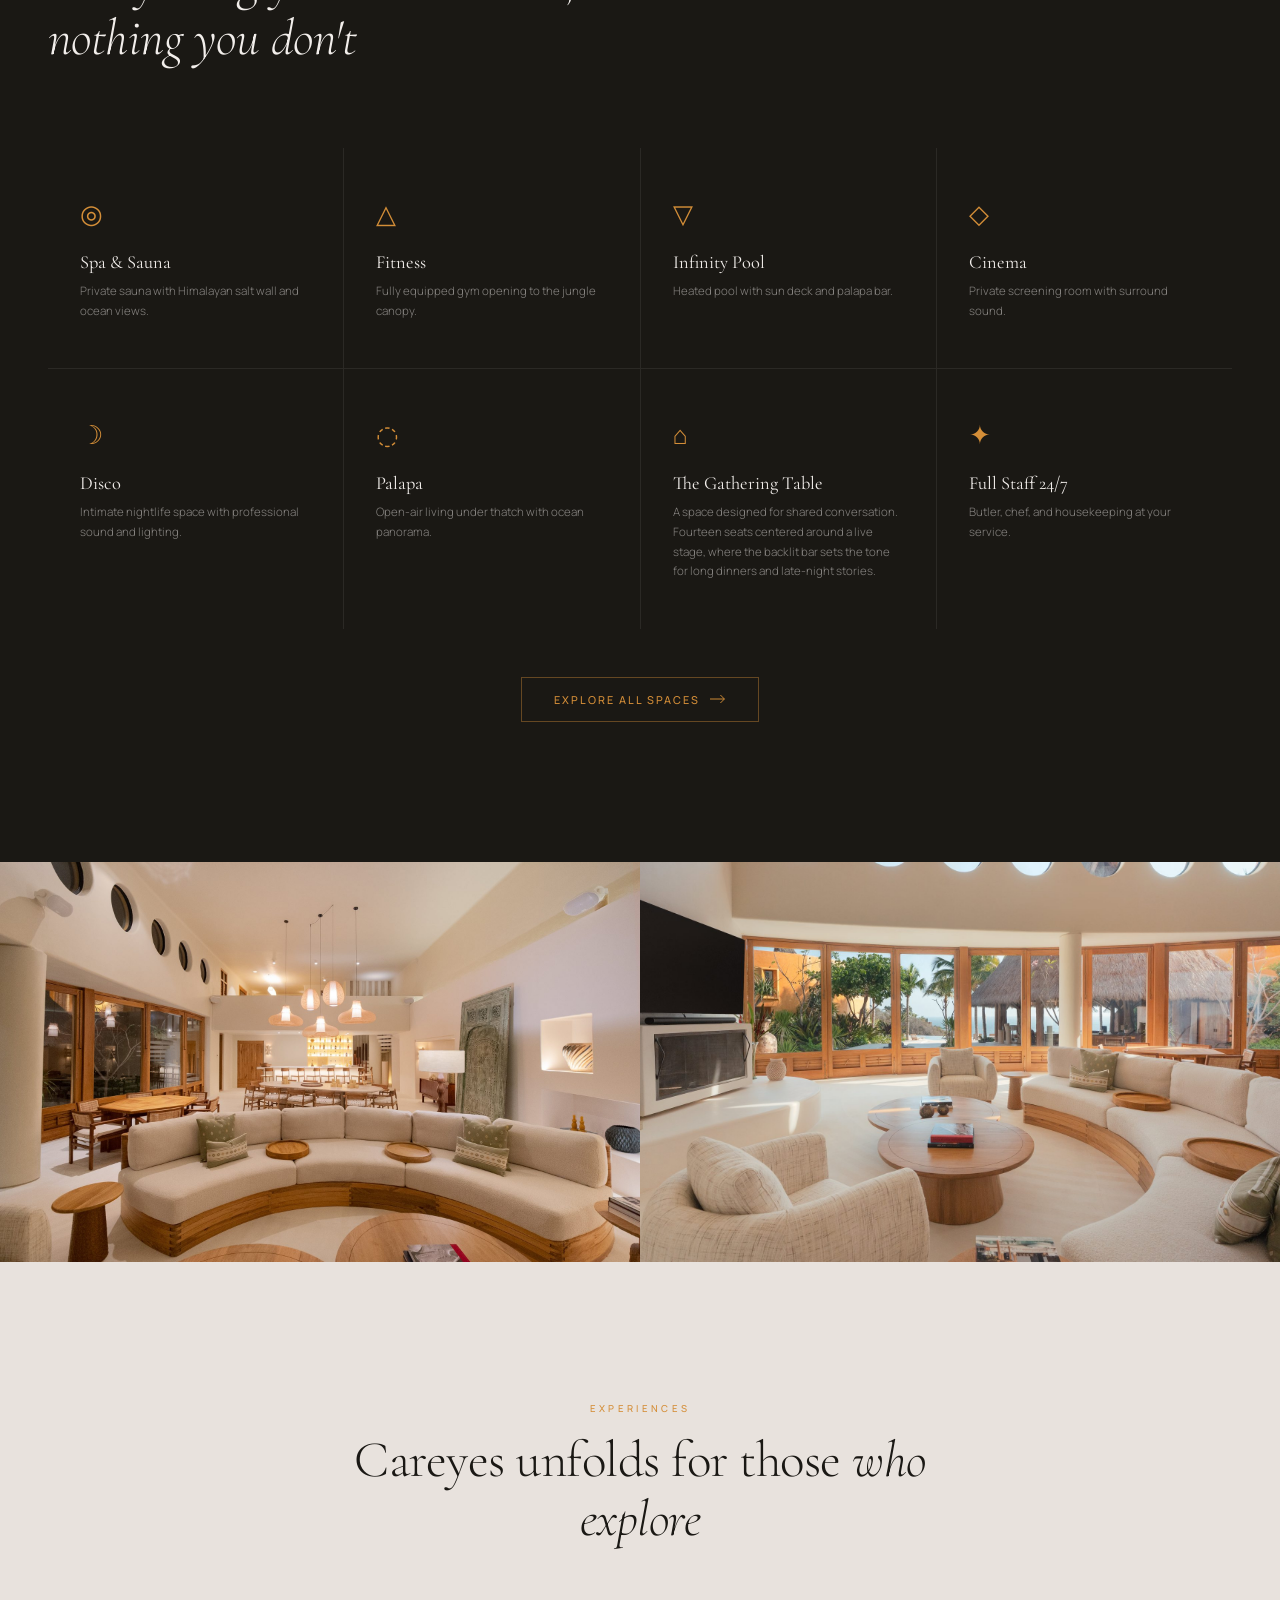
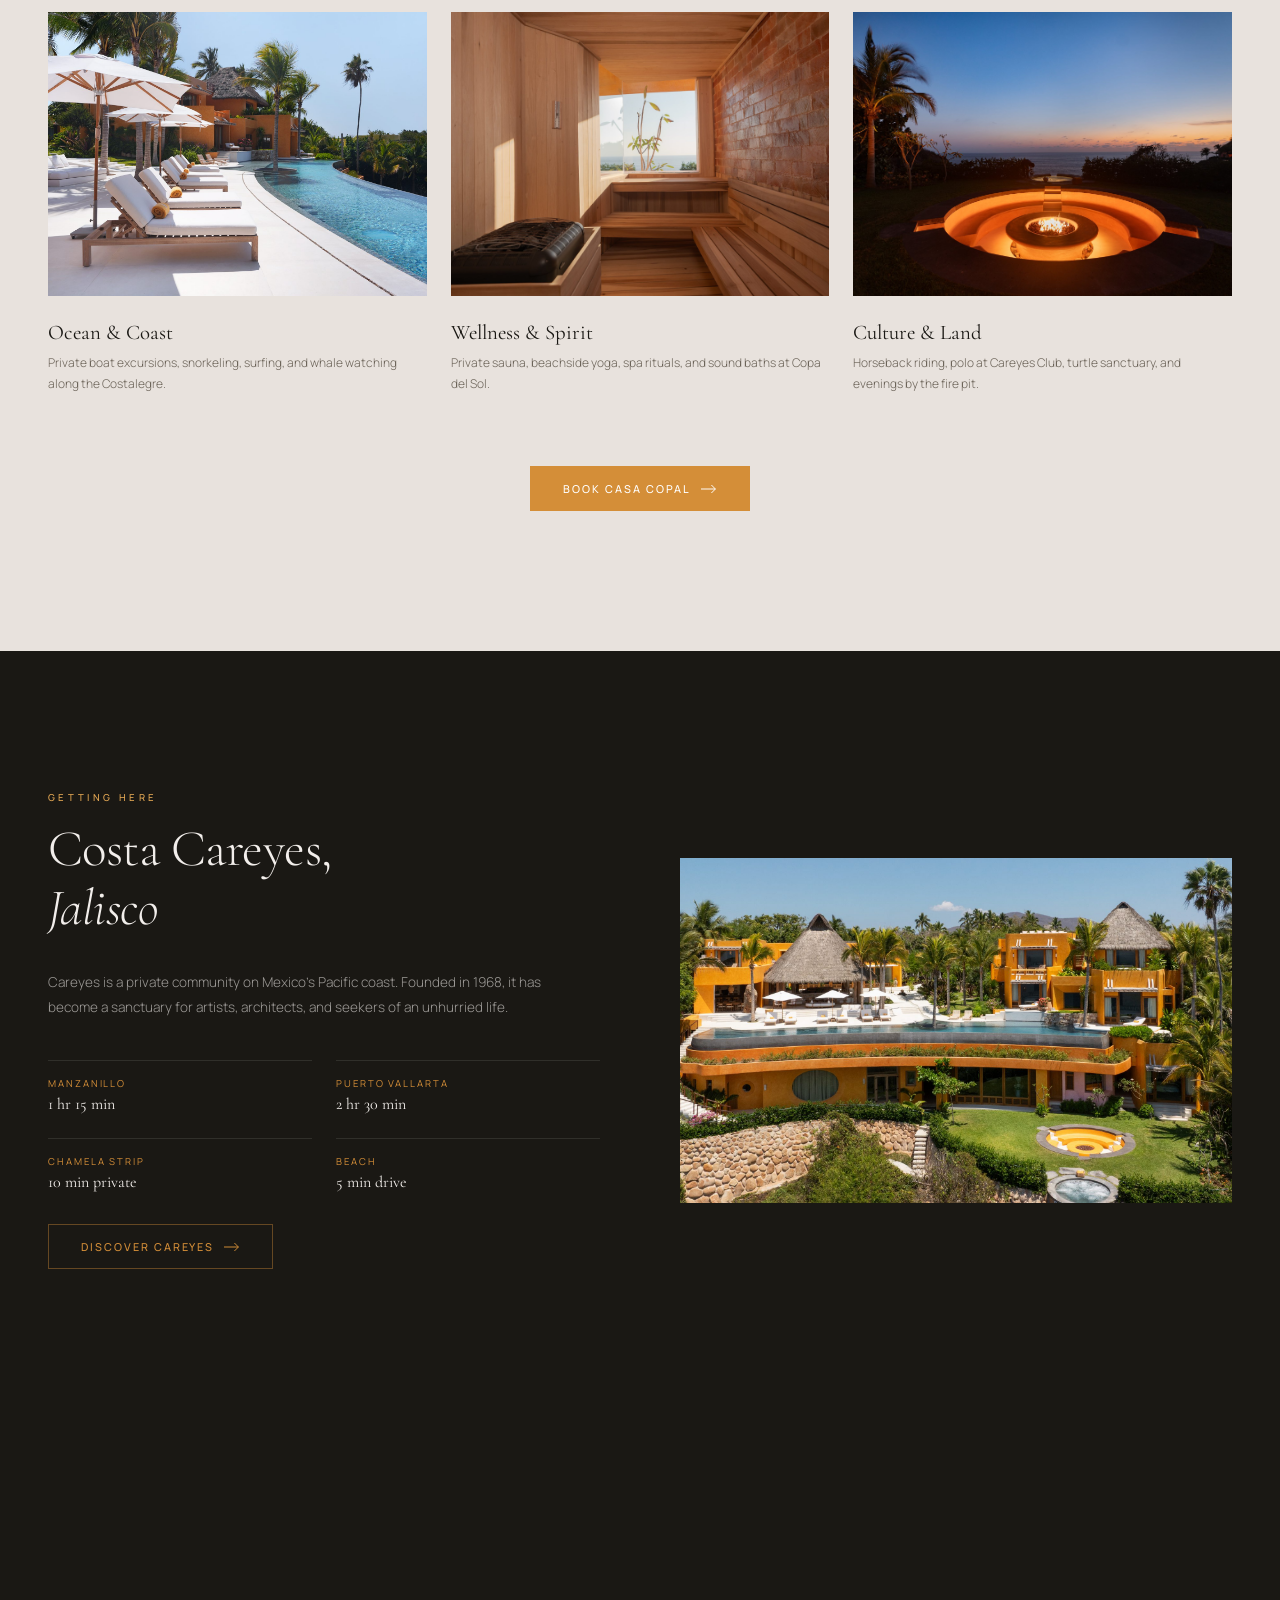
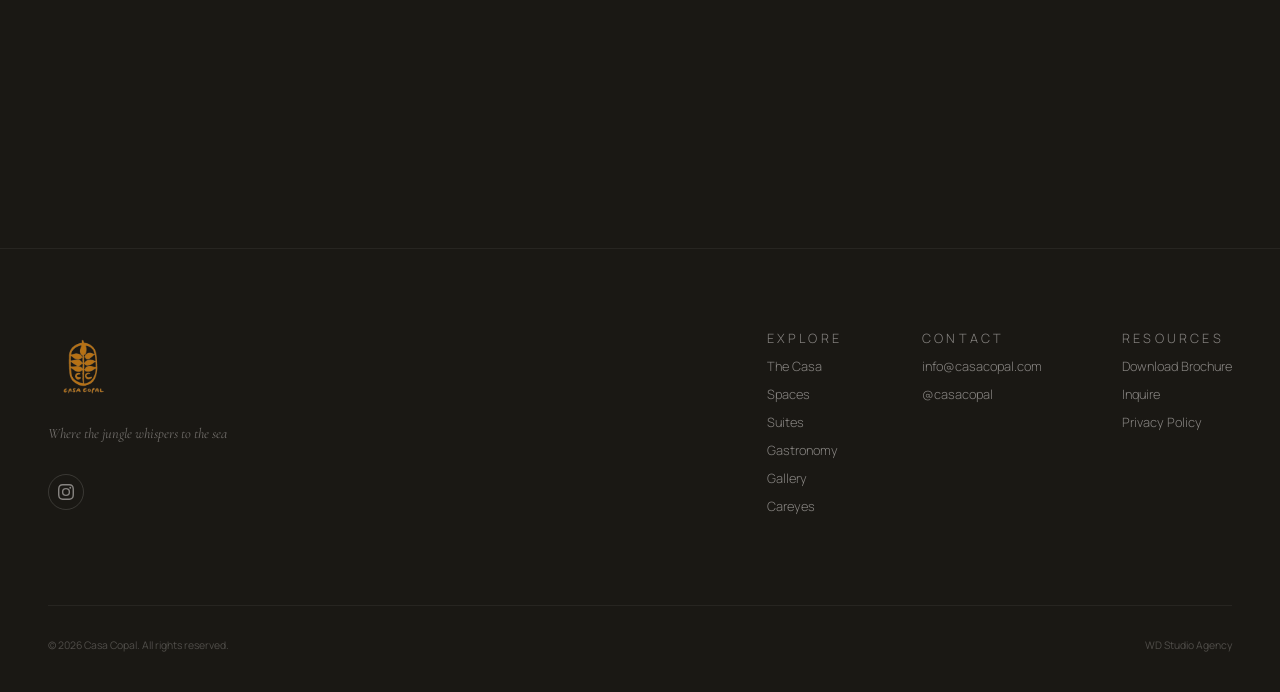
==== commit 22bd9ab8: "Update index.html" ====
--- a/index.html
+++ b/index.html
@@ -167,11 +167,11 @@
     </div>
   </section>
 
-  <section class="section location">
+<section class="section location">
     <div class="location-inner">
       <div class="location-text reveal"><p class="section-eyebrow">Getting Here</p><h2 class="section-title">Costa Careyes,<br><em>Jalisco</em></h2>
         <p class="section-body">Careyes is a private community on Mexico's Pacific coast. Founded in 1968, it has become a sanctuary for artists, architects, and seekers of an unhurried life.</p>
-        <div class="location-details"><div class="location-detail"><p class="location-detail-label">Manzanillo</p><p class="location-detail-value">1 hr 15 min</p></div><div class="location-detail"><p class="location-detail-label">Puerto Vallarta</p><p class="location-detail-value">2 hr 30 min</p></div><div class="location-detail"><p class="location-detail-label">Chamela Strip</p><p class="location-detail-value">10 min private</p></div><div class="location-detail"><div class="location-detail"><p class="location-detail-label">Beach</p><p class="location-detail-value">5 min drive</p></div></div>
+        <div class="location-details"><div class="location-detail"><p class="location-detail-label">Manzanillo</p><p class="location-detail-value">1 hr 15 min</p></div><div class="location-detail"><p class="location-detail-label">Puerto Vallarta</p><p class="location-detail-value">2 hr 30 min</p></div><div class="location-detail"><p class="location-detail-label">Chamela Strip</p><p class="location-detail-value">10 min private</p></div><div class="location-detail"><p class="location-detail-label">Beach</p><p class="location-detail-value">5 min drive</p></div></div>
         <div class="btn-group"><a href="#" class="btn-dark" onclick="showPage('careyes');return false">Discover Careyes <svg class="arrow-svg" width="16" height="10" viewBox="0 0 20 12" fill="none"><path d="M0 6h18m0 0l-5-5m5 5l-5 5" stroke="currentColor" stroke-width="1.2"/></svg></a></div>
       </div>
       <div class="location-image reveal"><img loading="lazy" src="images/compressed_DJI_20260331134333_0214_D.jpg" alt="Full property aerial"></div>
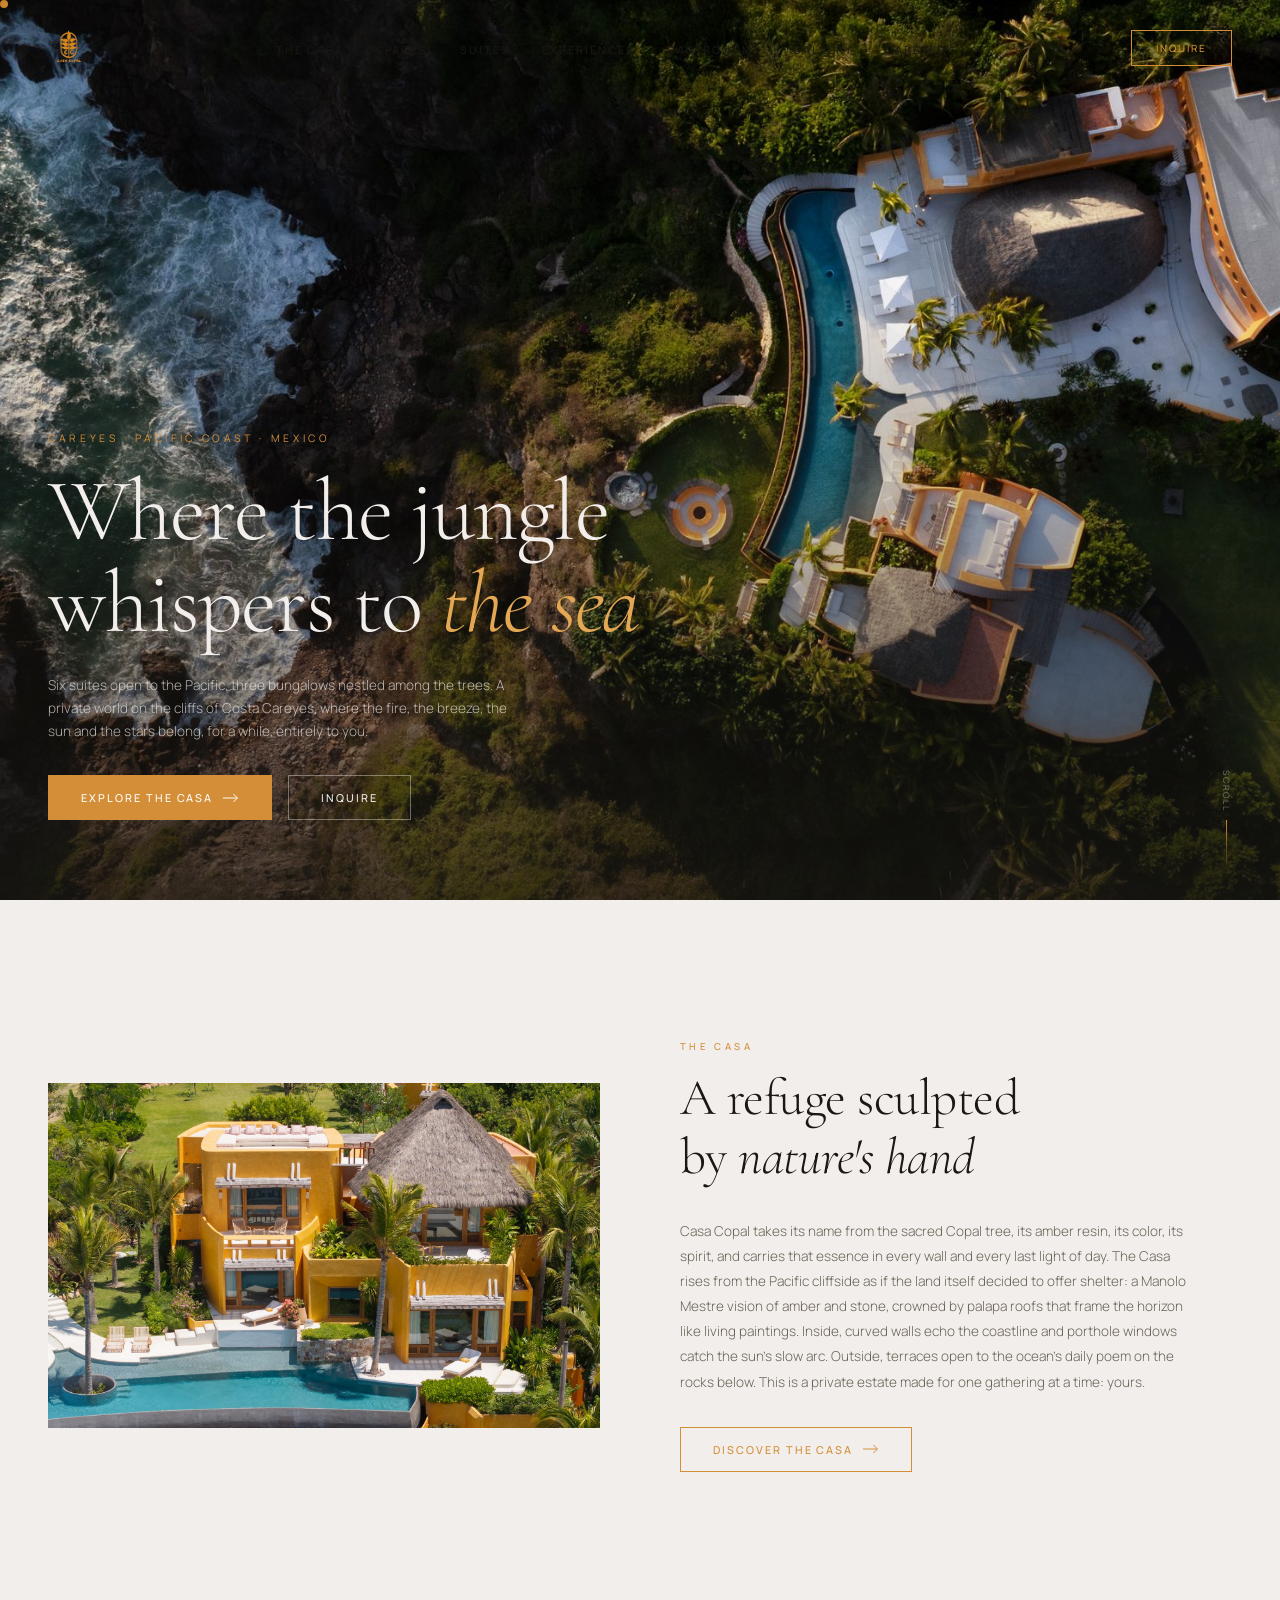
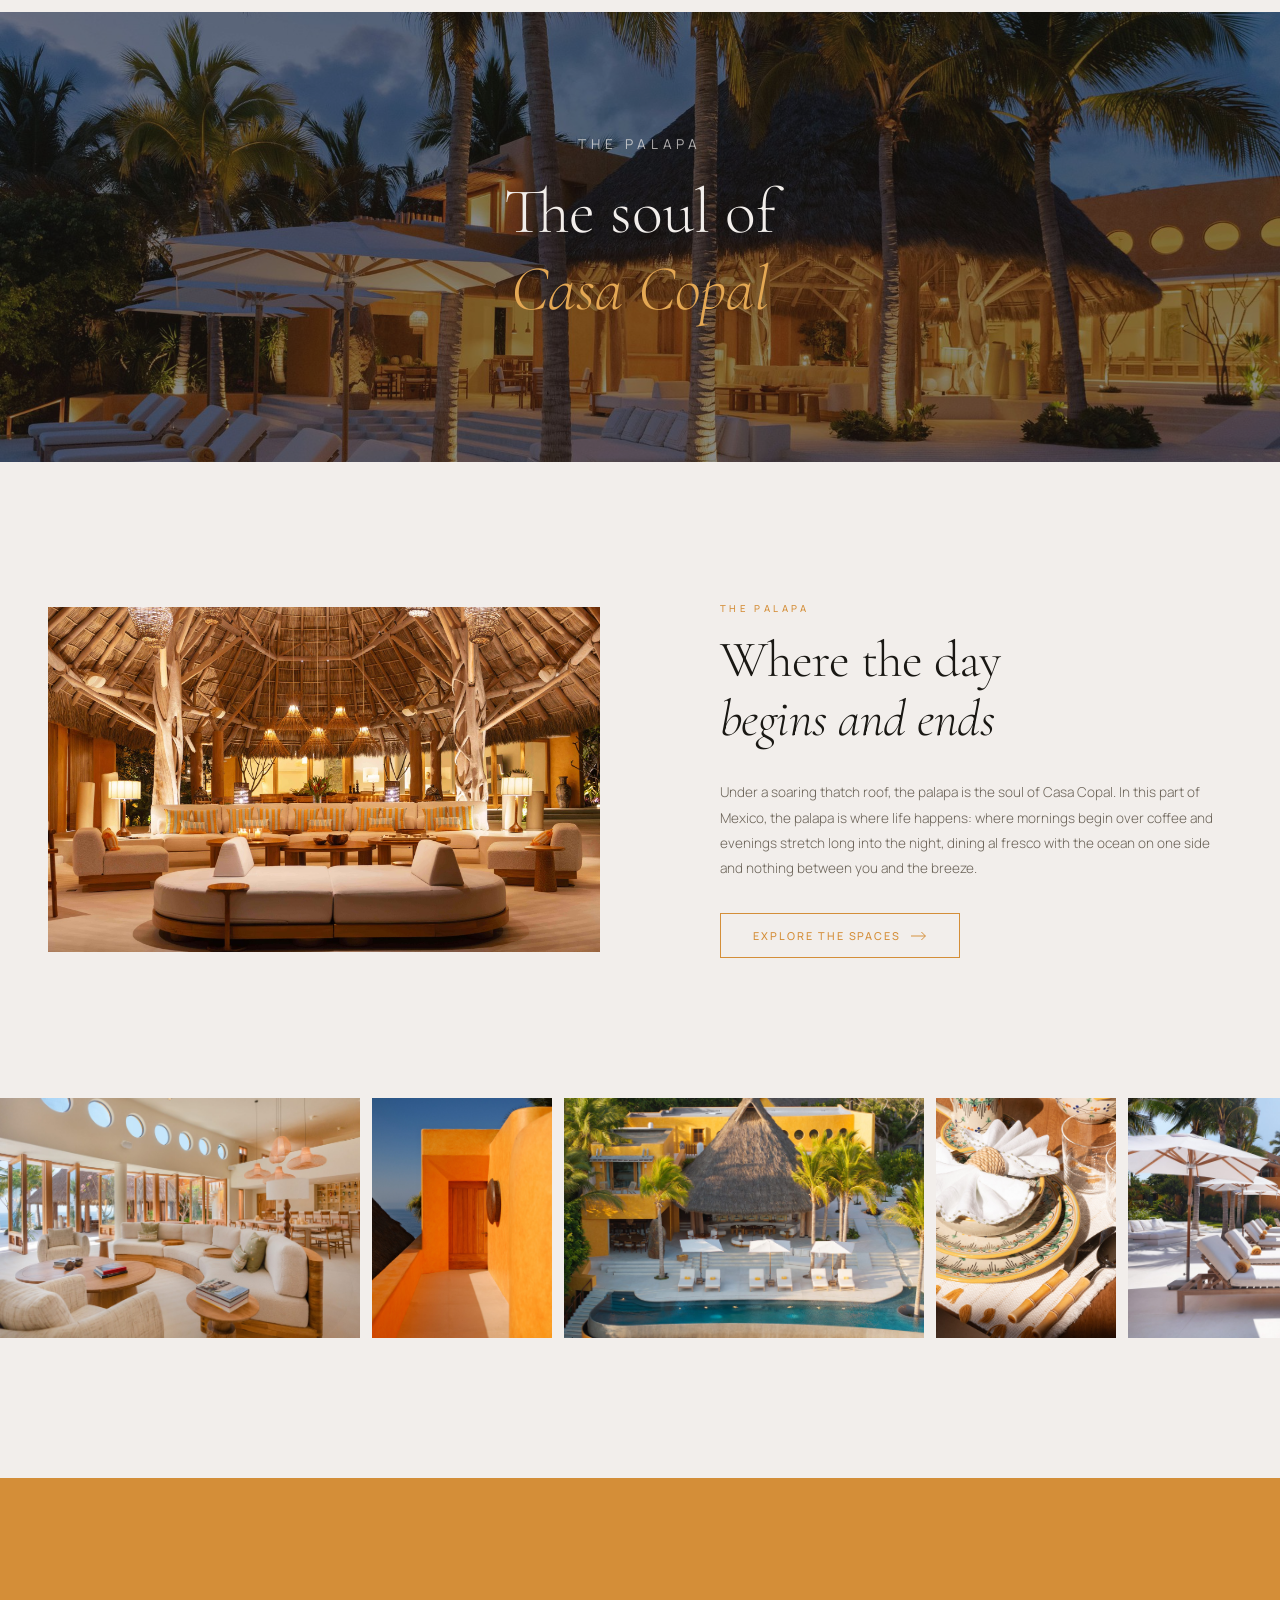
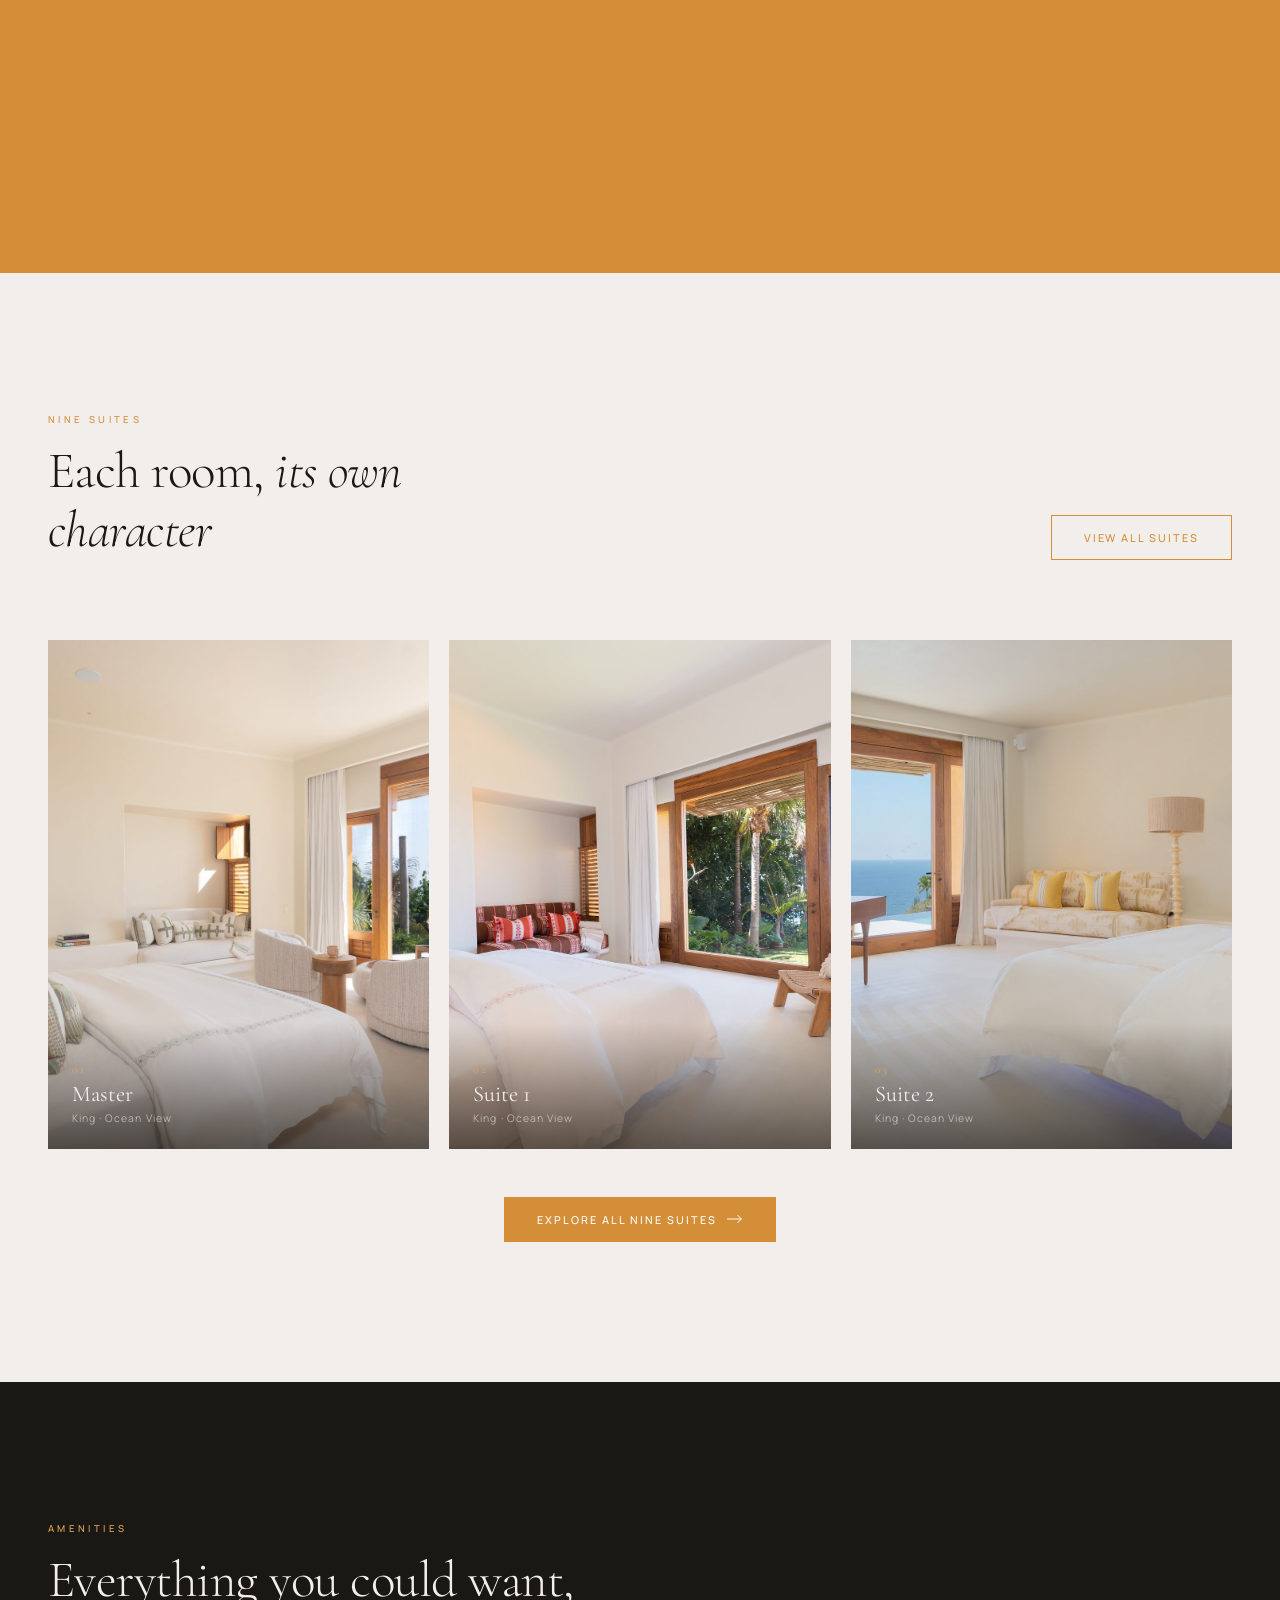
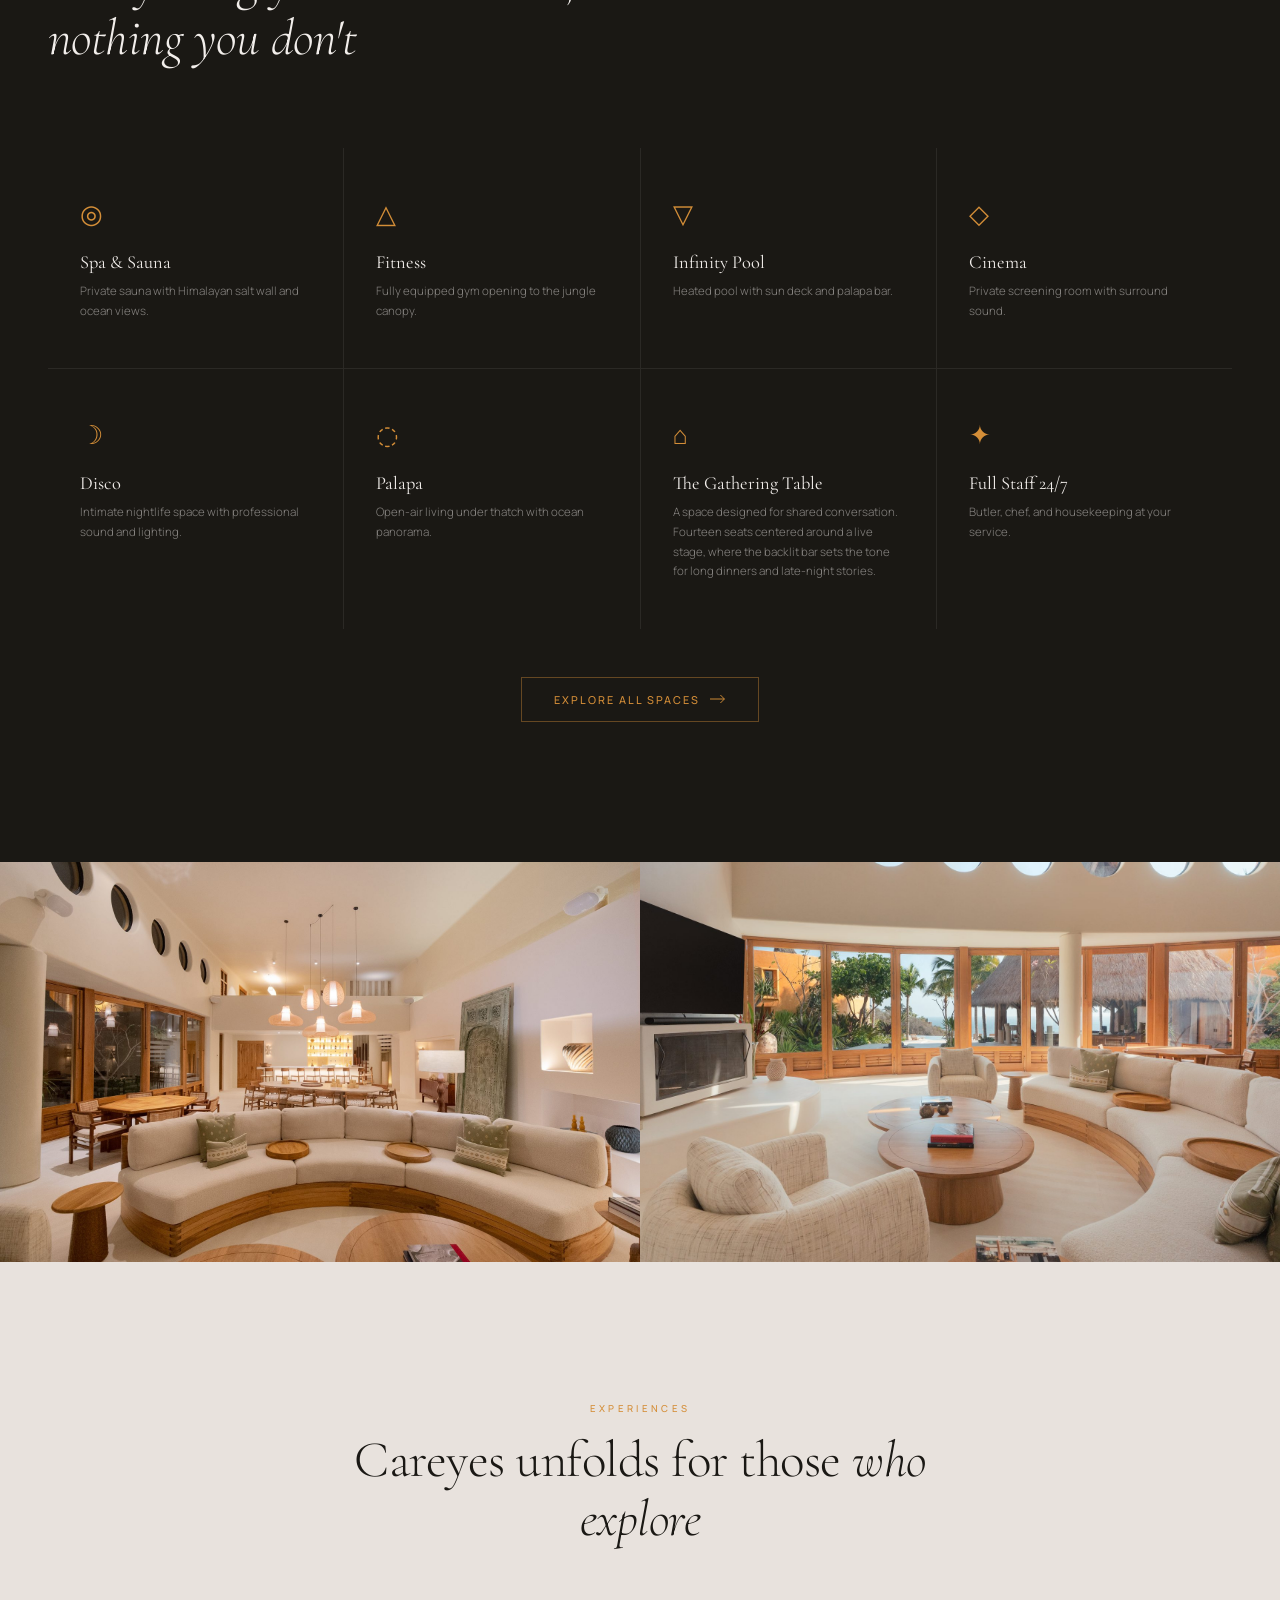
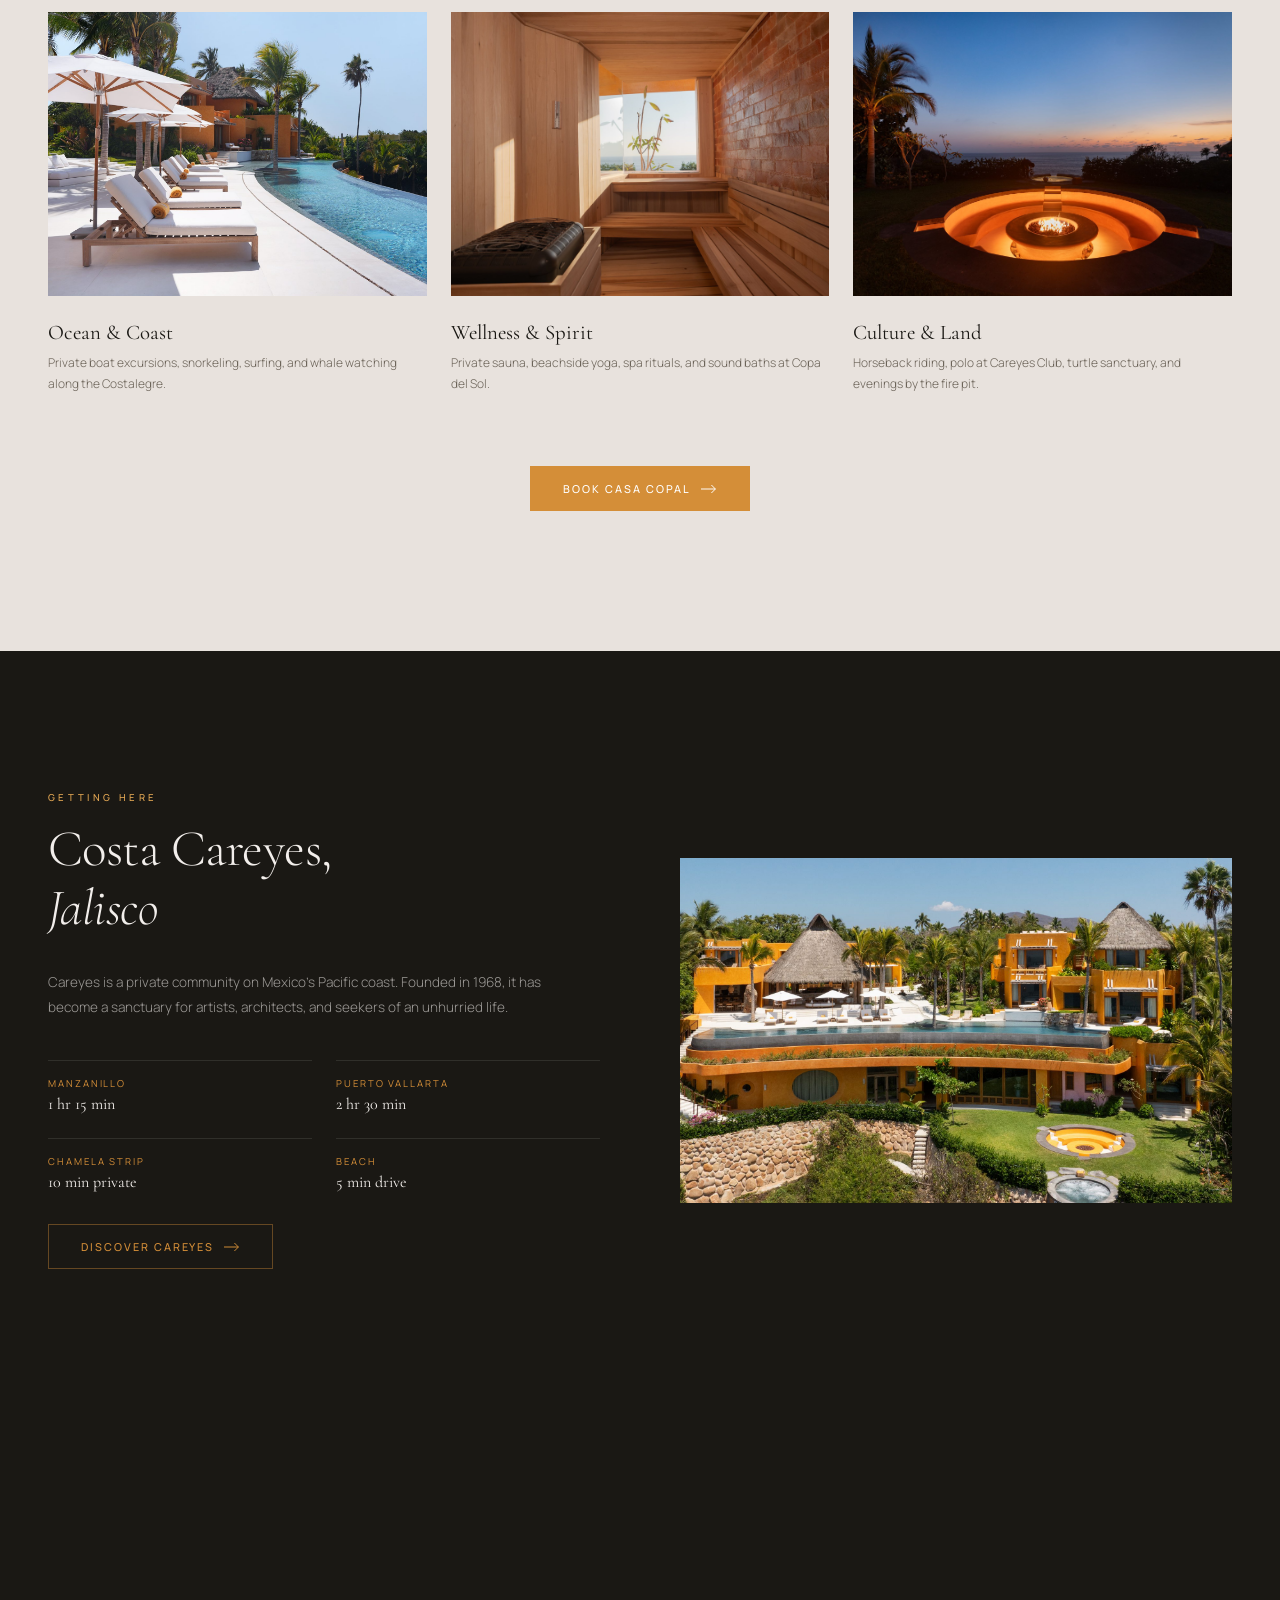
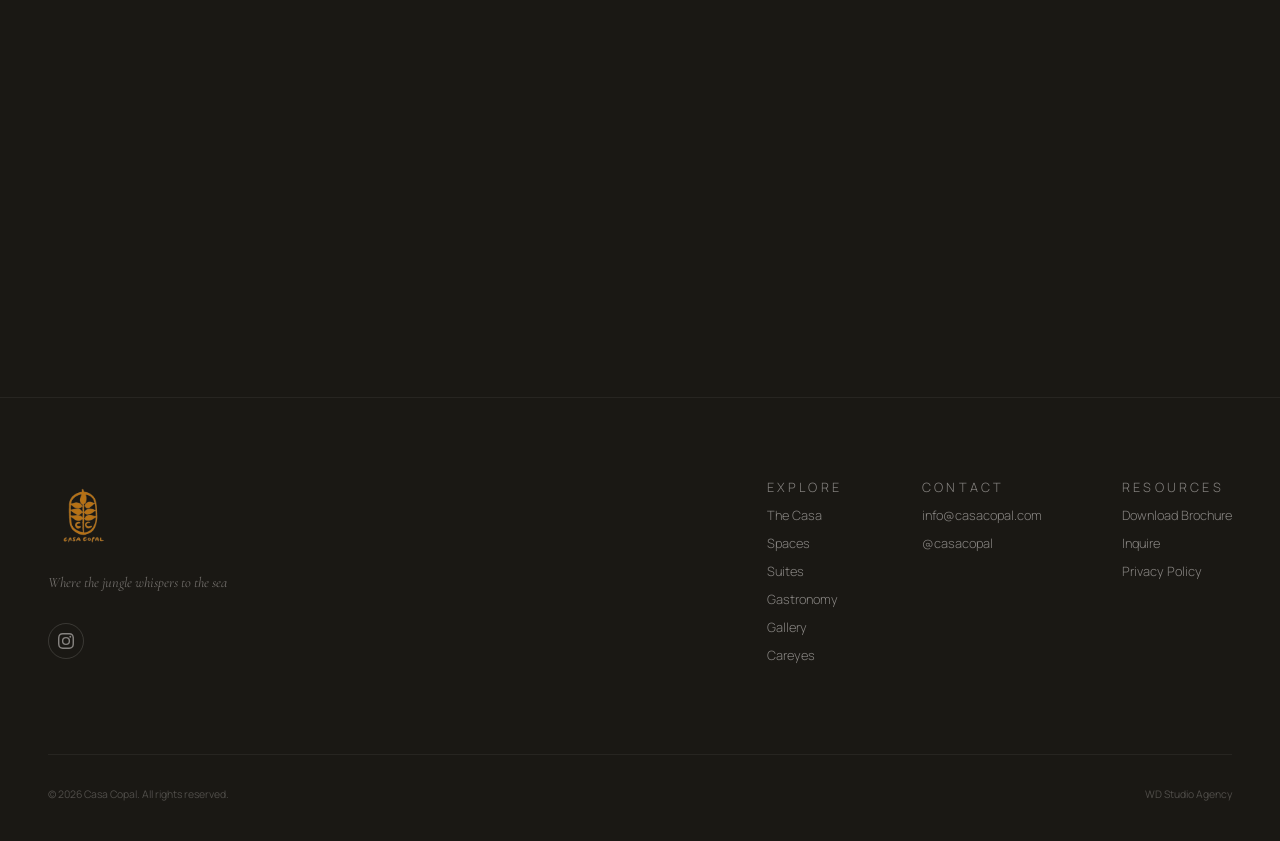
==== commit 719bdffe: "Update index.html" ====
--- a/index.html
+++ b/index.html
@@ -175,11 +175,14 @@
         <div class="btn-group"><a href="#" class="btn-dark" onclick="showPage('careyes');return false">Discover Careyes <svg class="arrow-svg" width="16" height="10" viewBox="0 0 20 12" fill="none"><path d="M0 6h18m0 0l-5-5m5 5l-5 5" stroke="currentColor" stroke-width="1.2"/></svg></a></div>
       </div>
       <div class="location-image reveal"><img loading="lazy" src="images/compressed_DJI_20260331134333_0214_D.jpg" alt="Full property aerial"></div>
-      <div style="margin-top:48px;border-radius:4px;overflow:hidden;aspect-ratio:16/9" class="reveal">
+    </div>
+    <div class="location-inner" style="margin-top:80px;grid-template-columns:1fr">
+      <div style="border-radius:4px;overflow:hidden;aspect-ratio:21/9" class="reveal">
         <iframe src="https://www.google.com/maps/embed?pb=!1m18!1m12!1m3!1d60486.08!2d-104.85!3d19.43!2m3!1f0!2f0!3f0!3m2!1i1024!2i768!4f13.1!3m3!1m2!1s0x842571c4a5b6d9ef%3A0x1c2f59a0a0f7e5b0!2sCosta%20Careyes%2C%20Jal.%2C%20Mexico!5e0!3m2!1sen!2smx!4v1" width="100%" height="100%" style="border:none" allowfullscreen loading="lazy" referrerpolicy="no-referrer-when-downgrade"></iframe>
       </div>
     </div>
   </section>
+</div>
 </div>
 
 <!-- ══════════════════════════════════════════ THE HOUSE ══════════════════════════════════════════ -->
